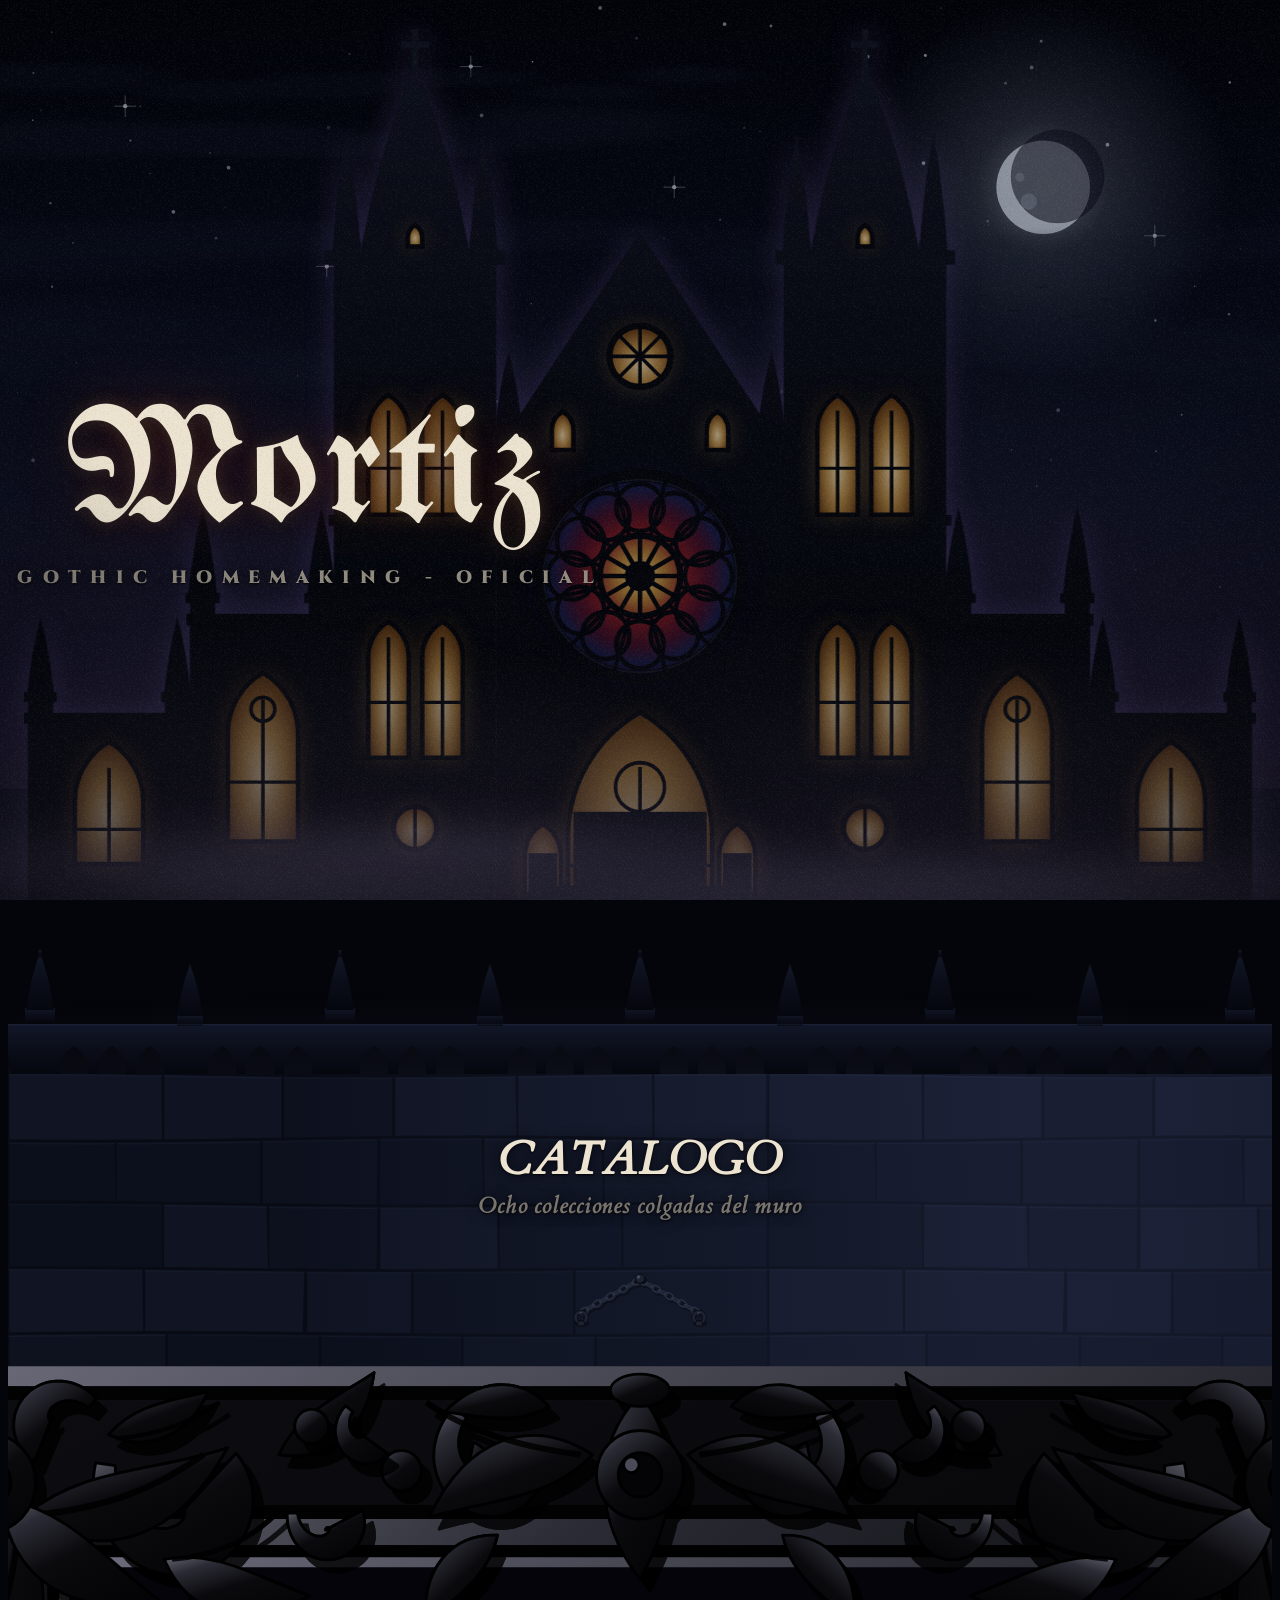
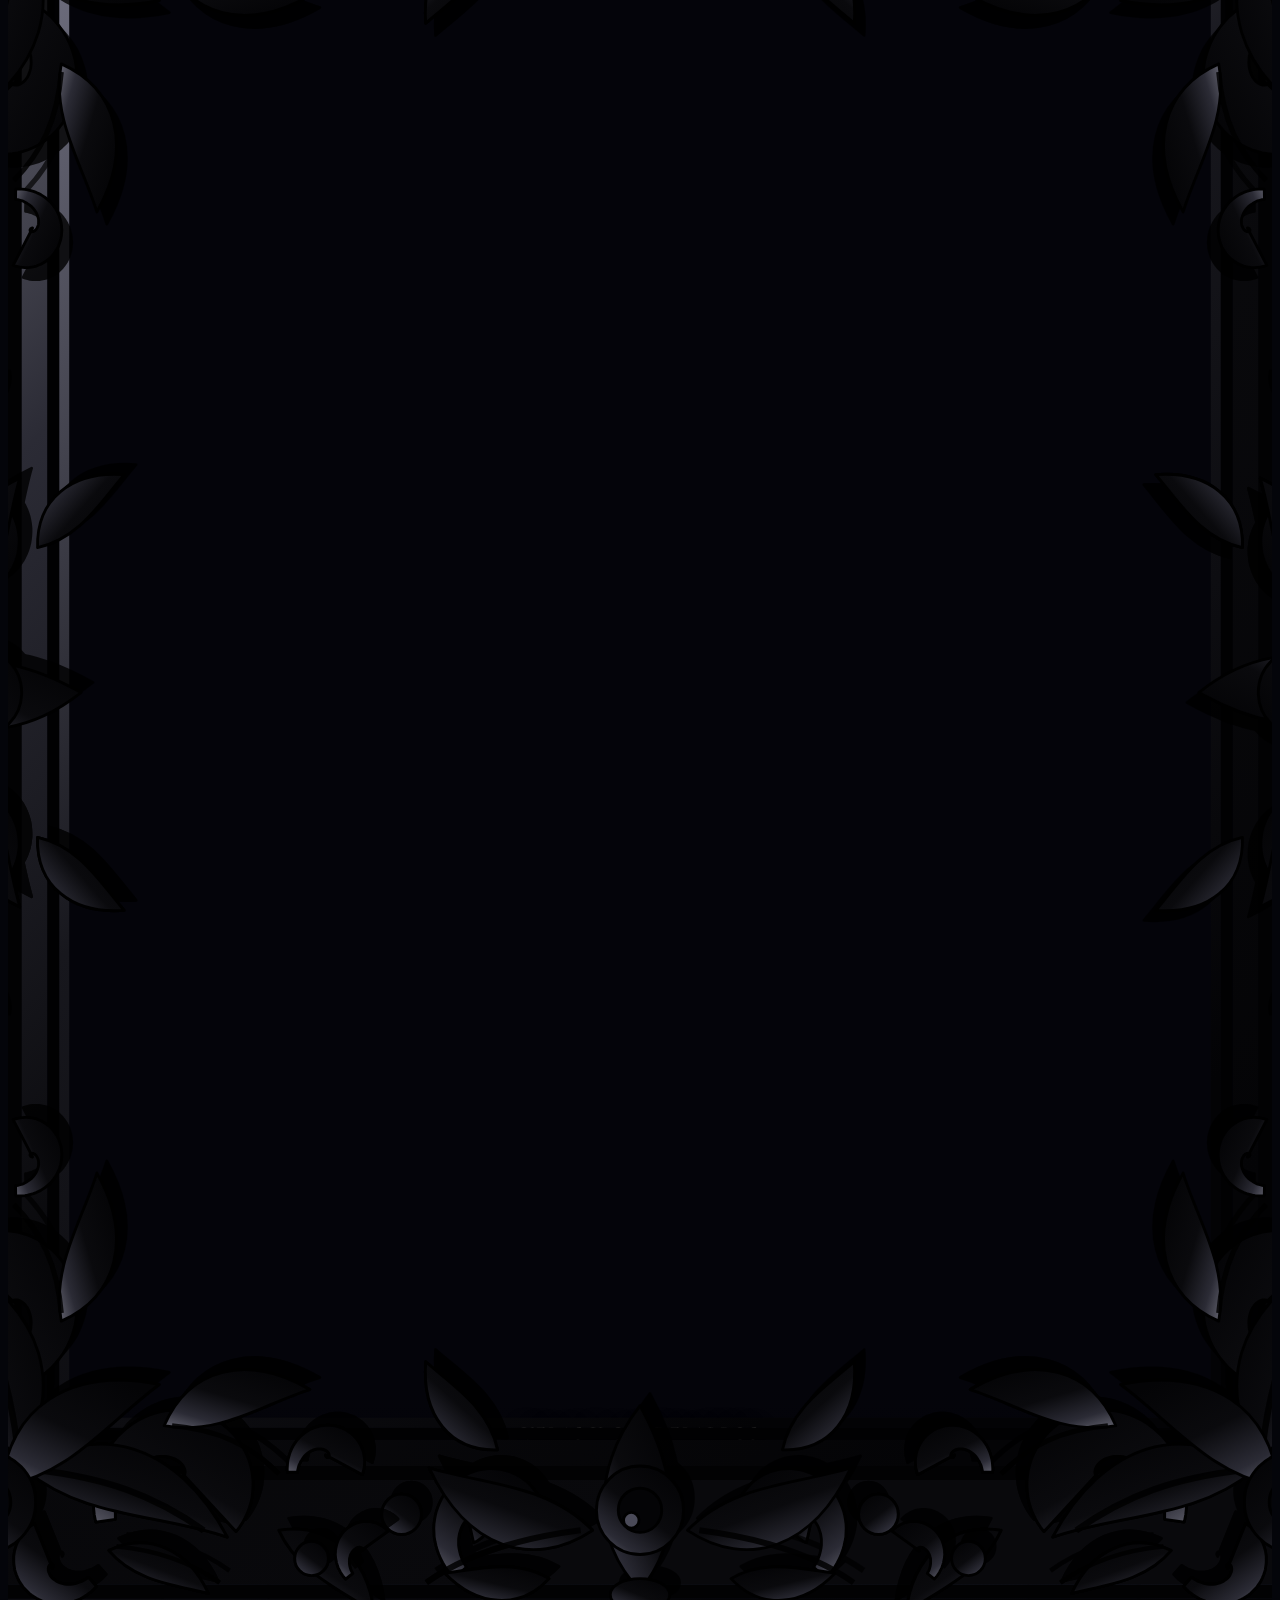
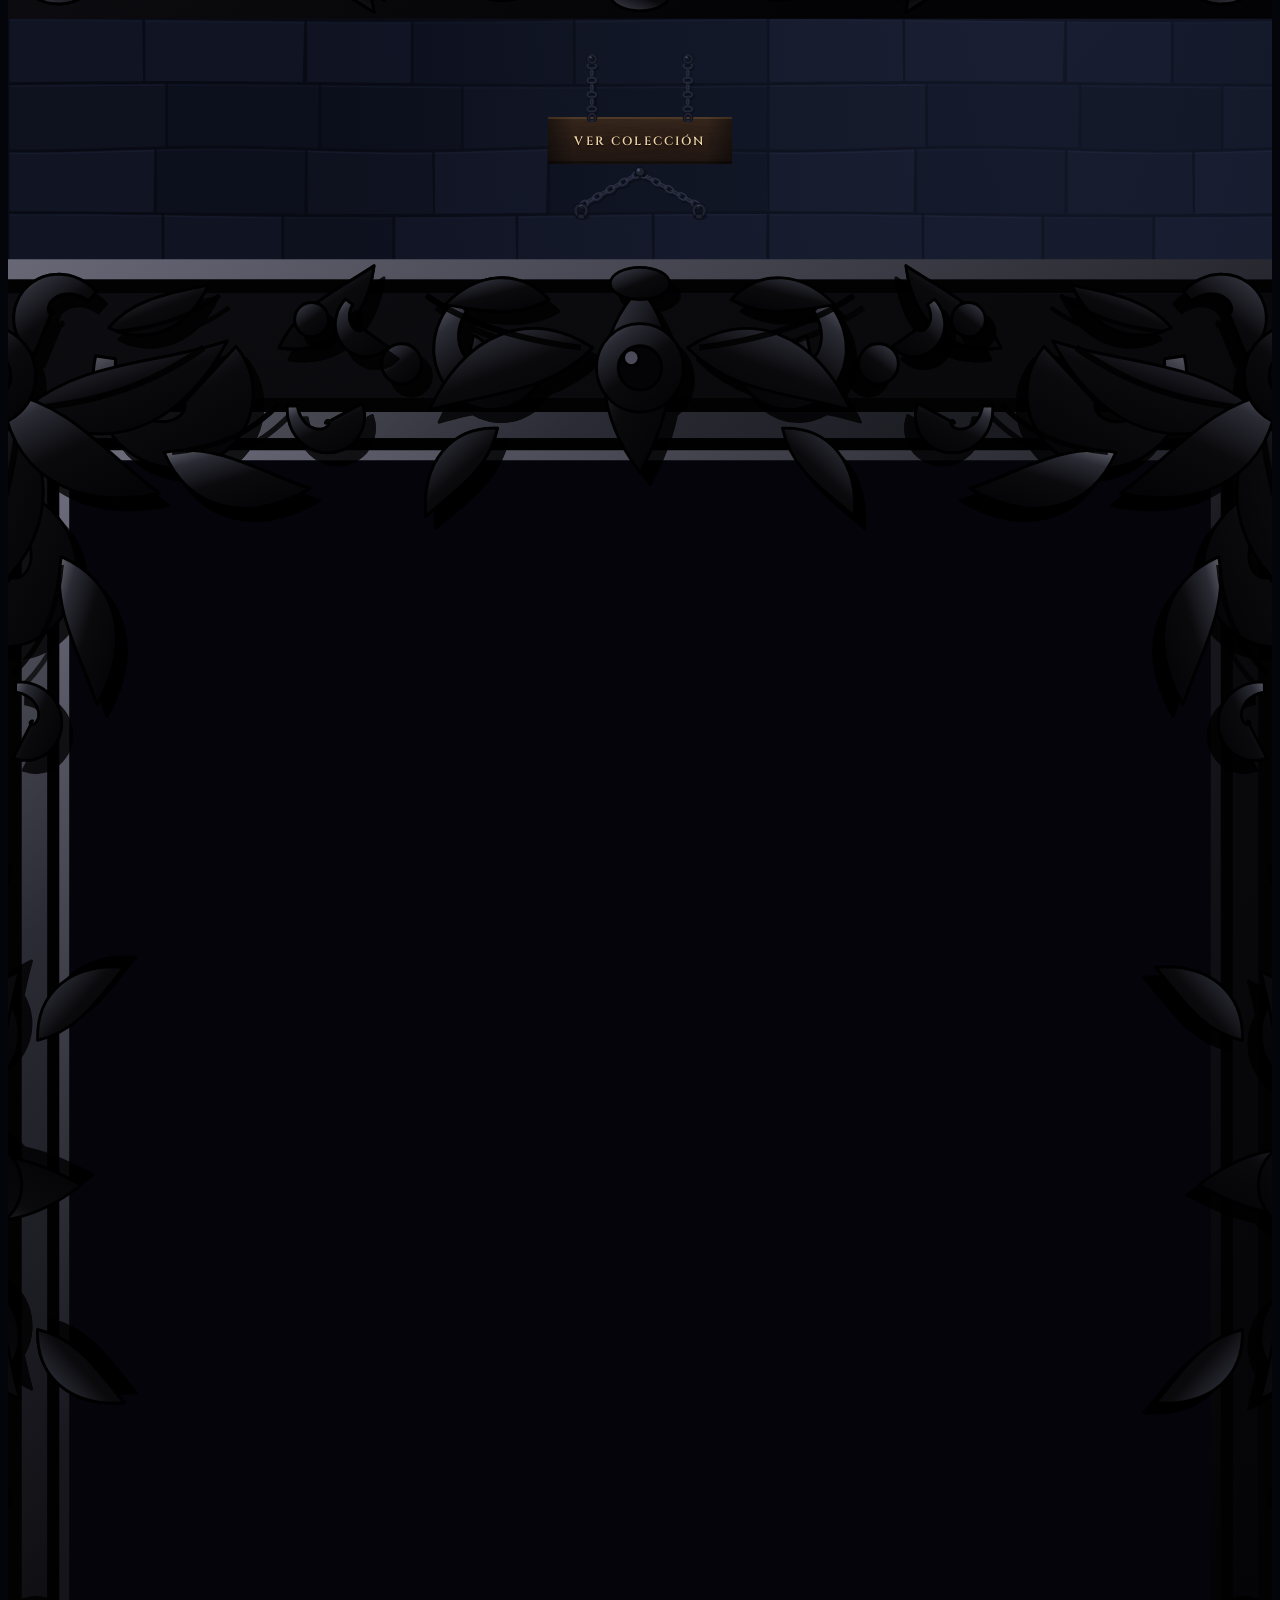
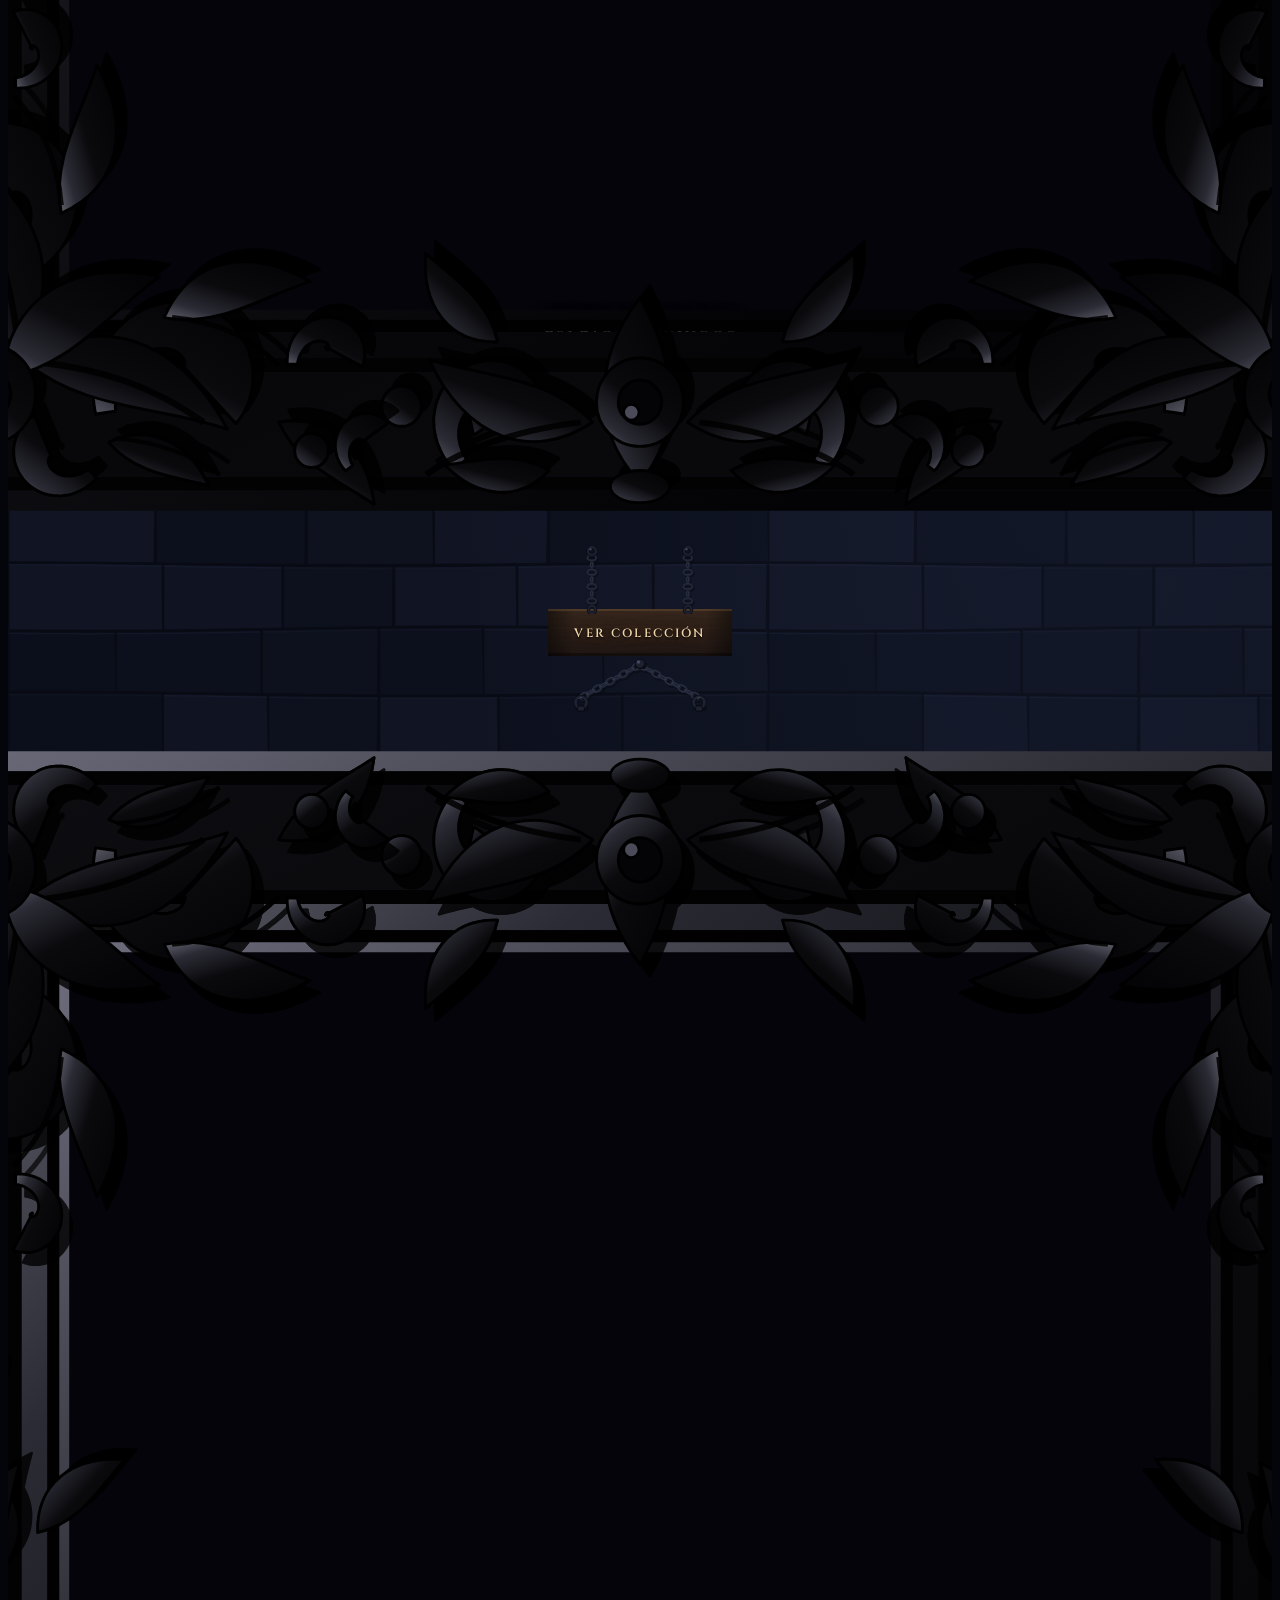
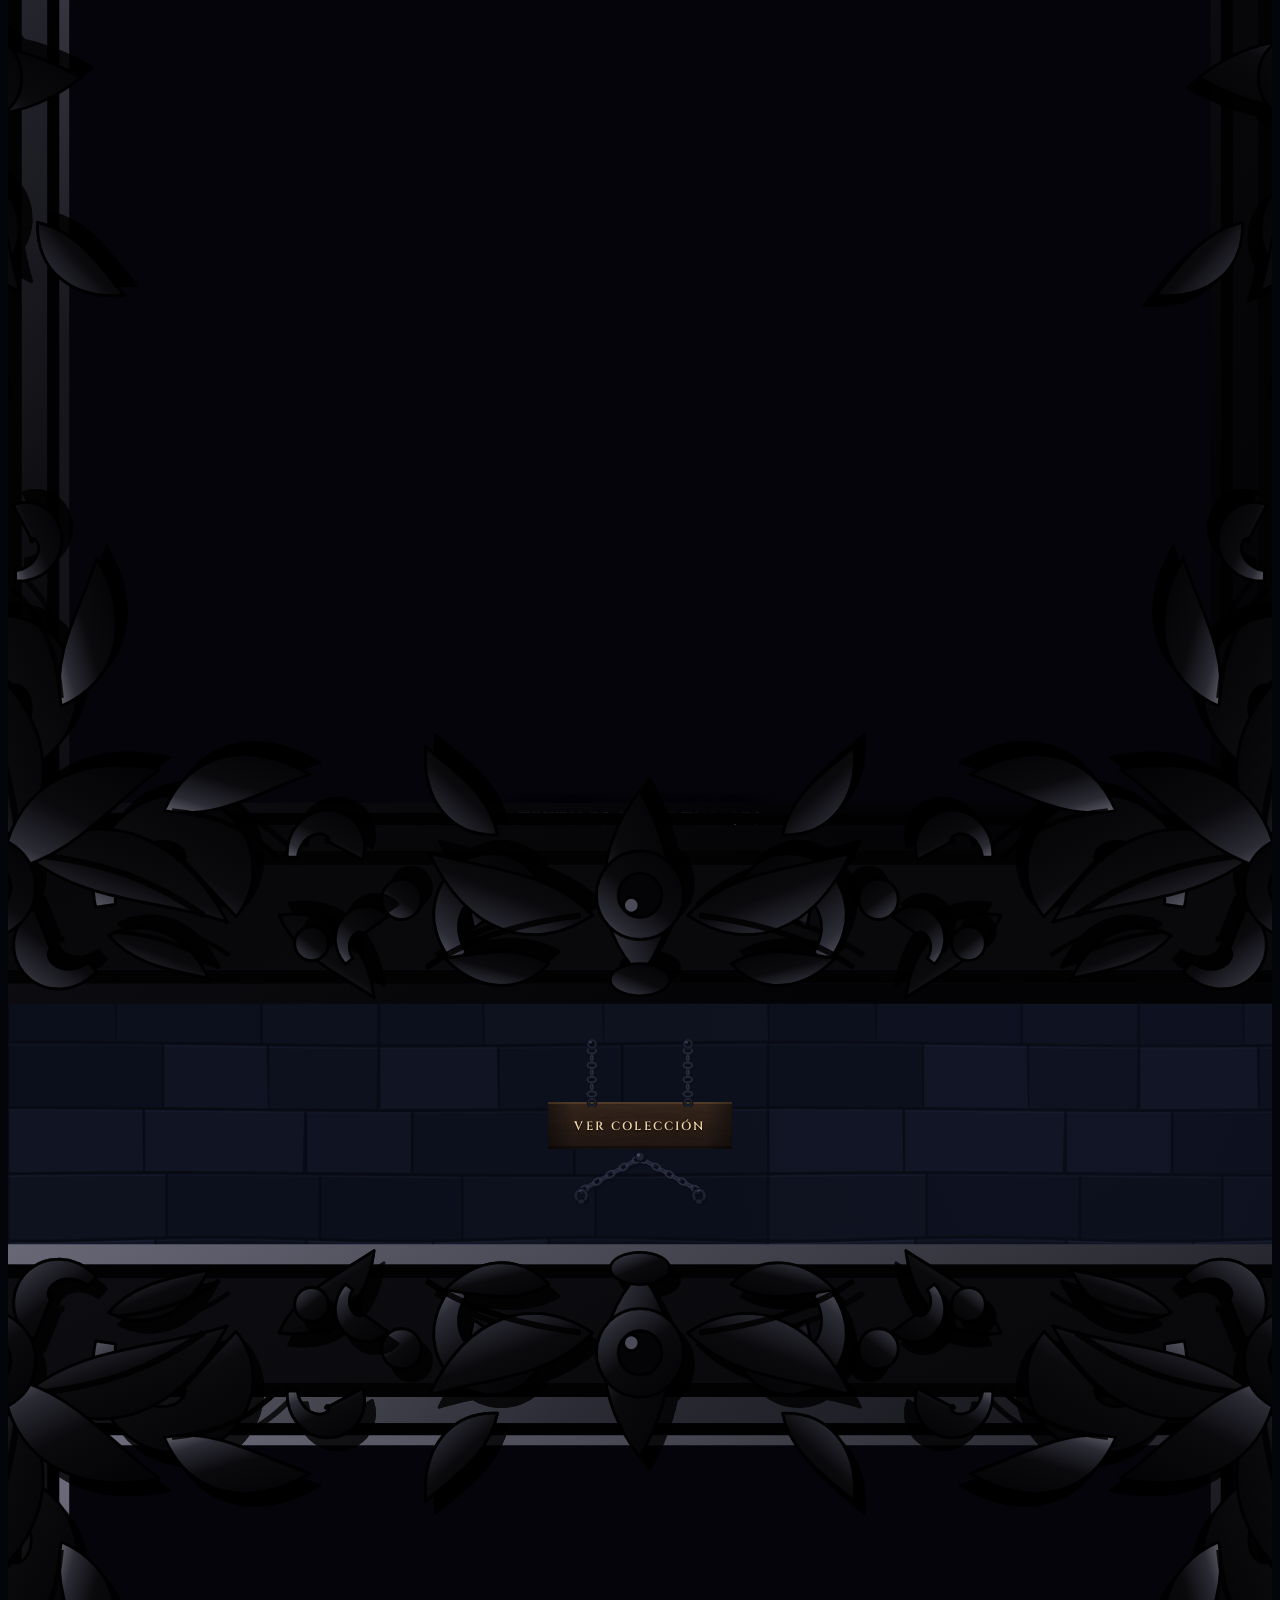
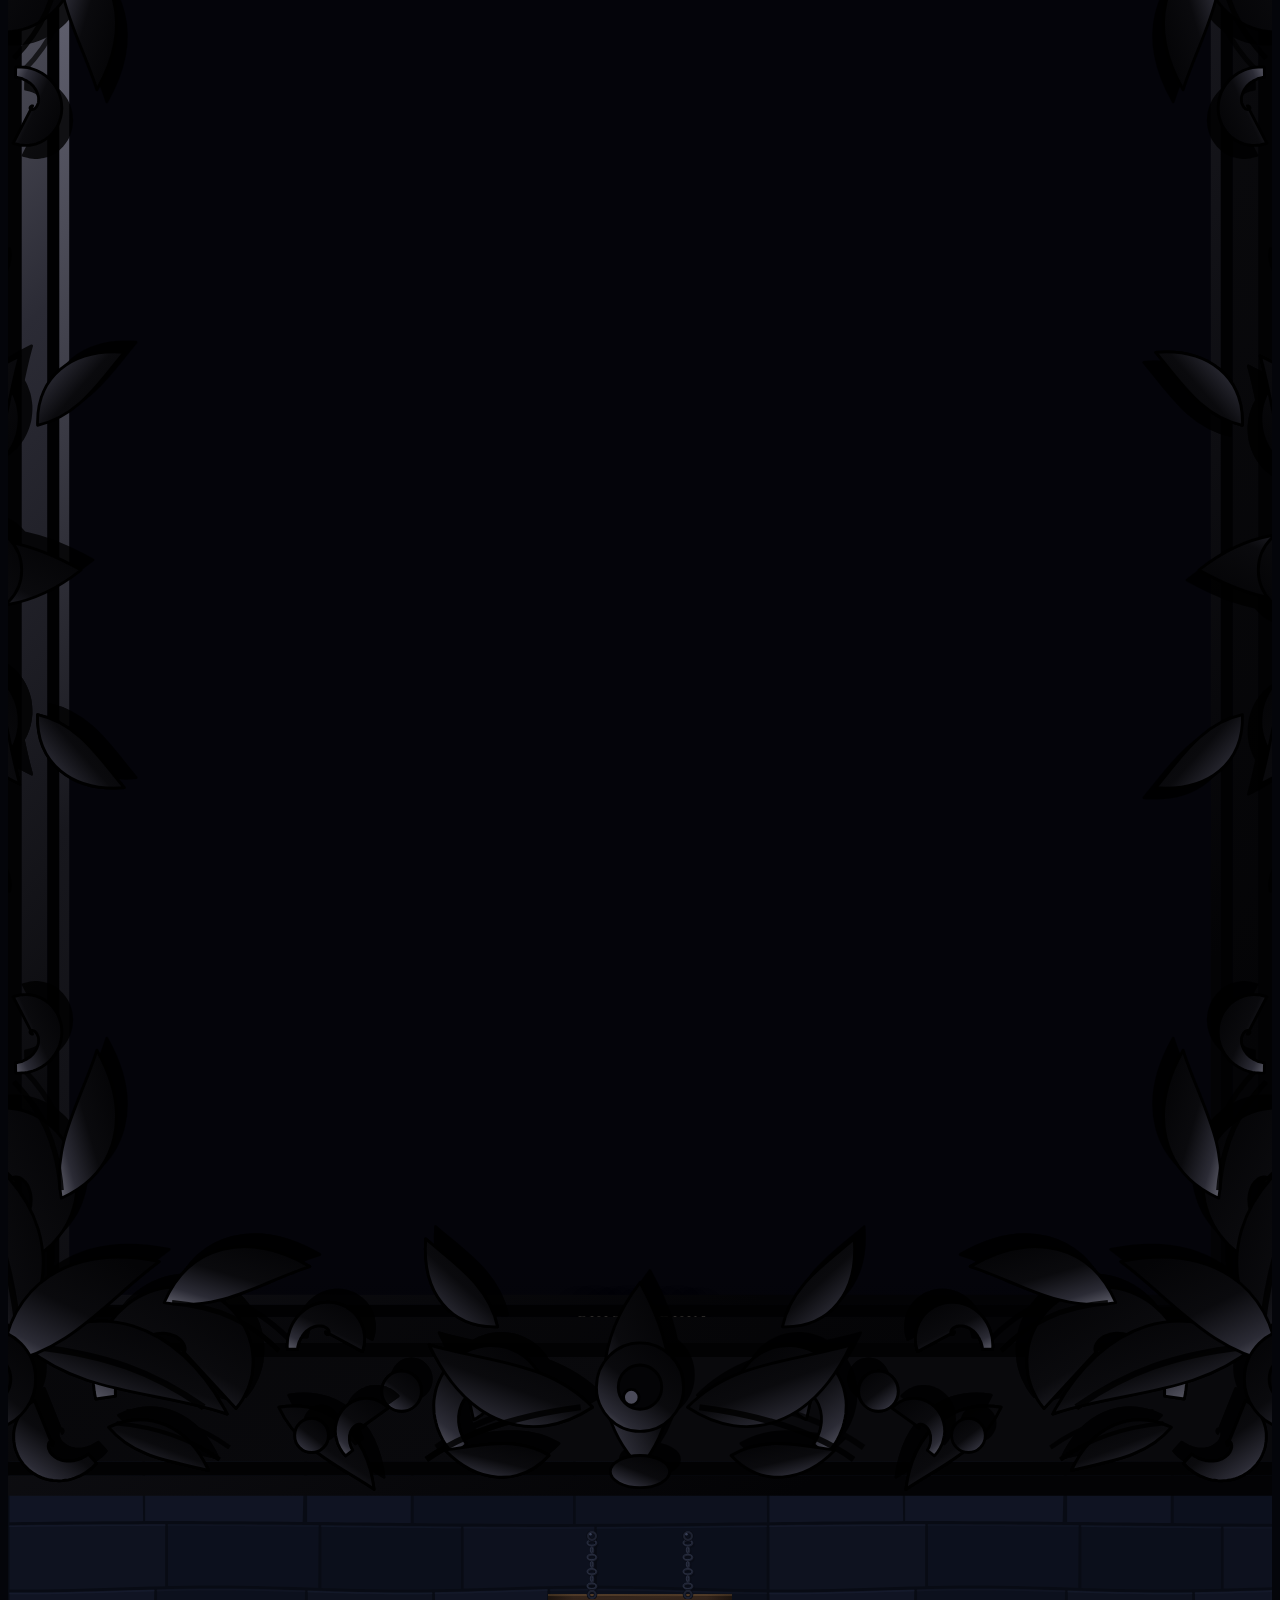
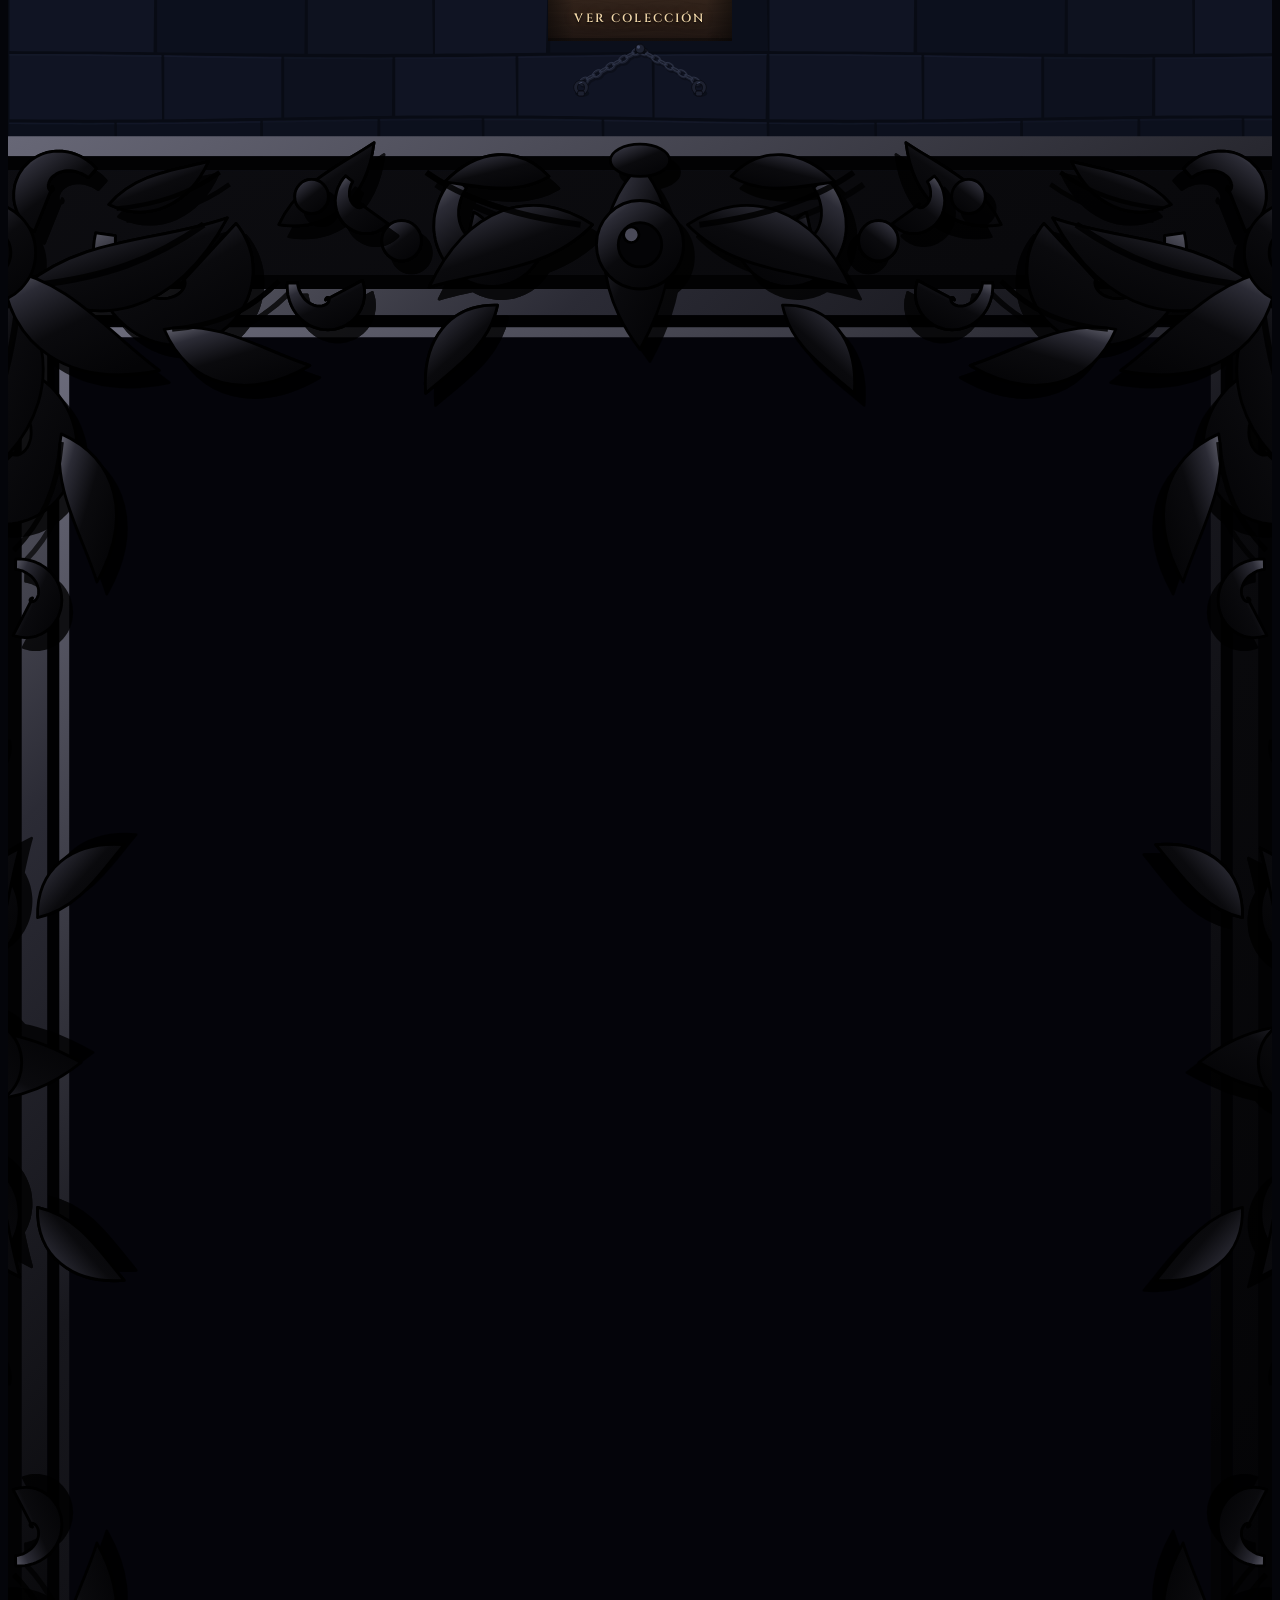
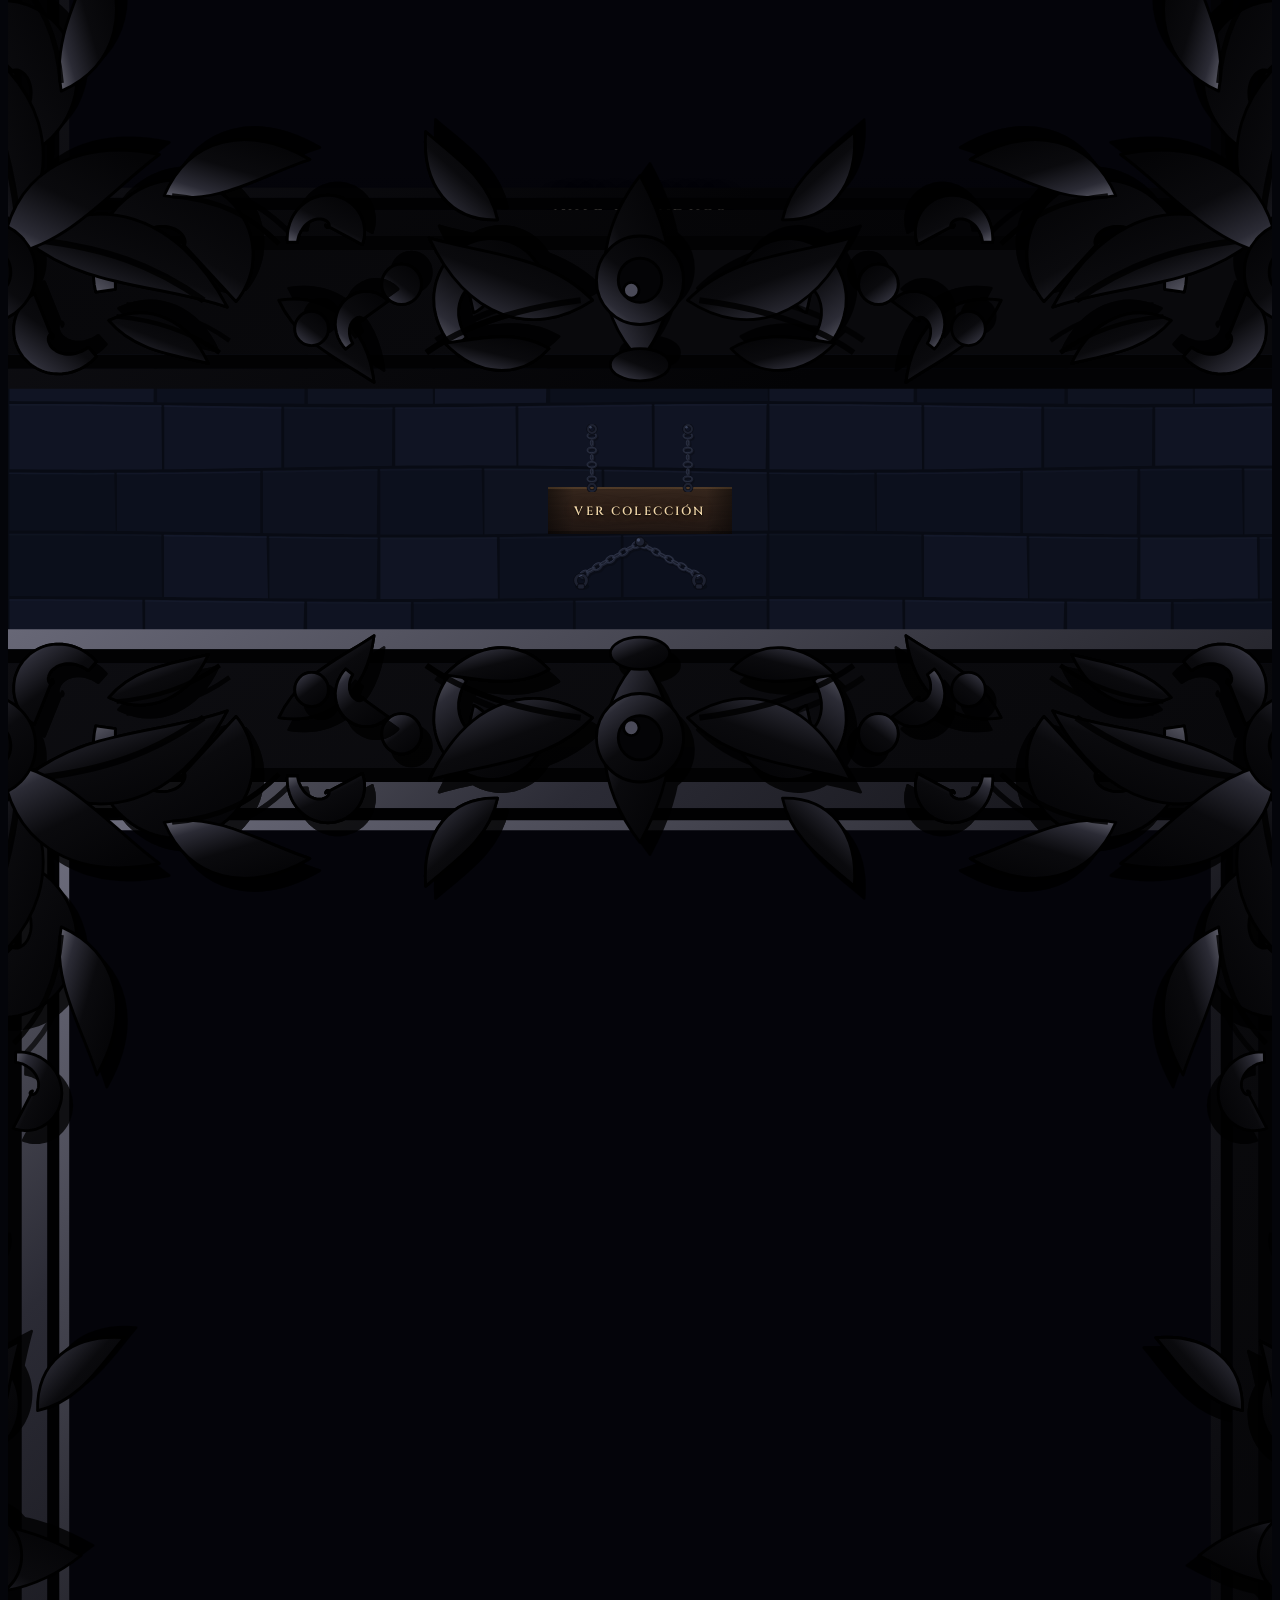
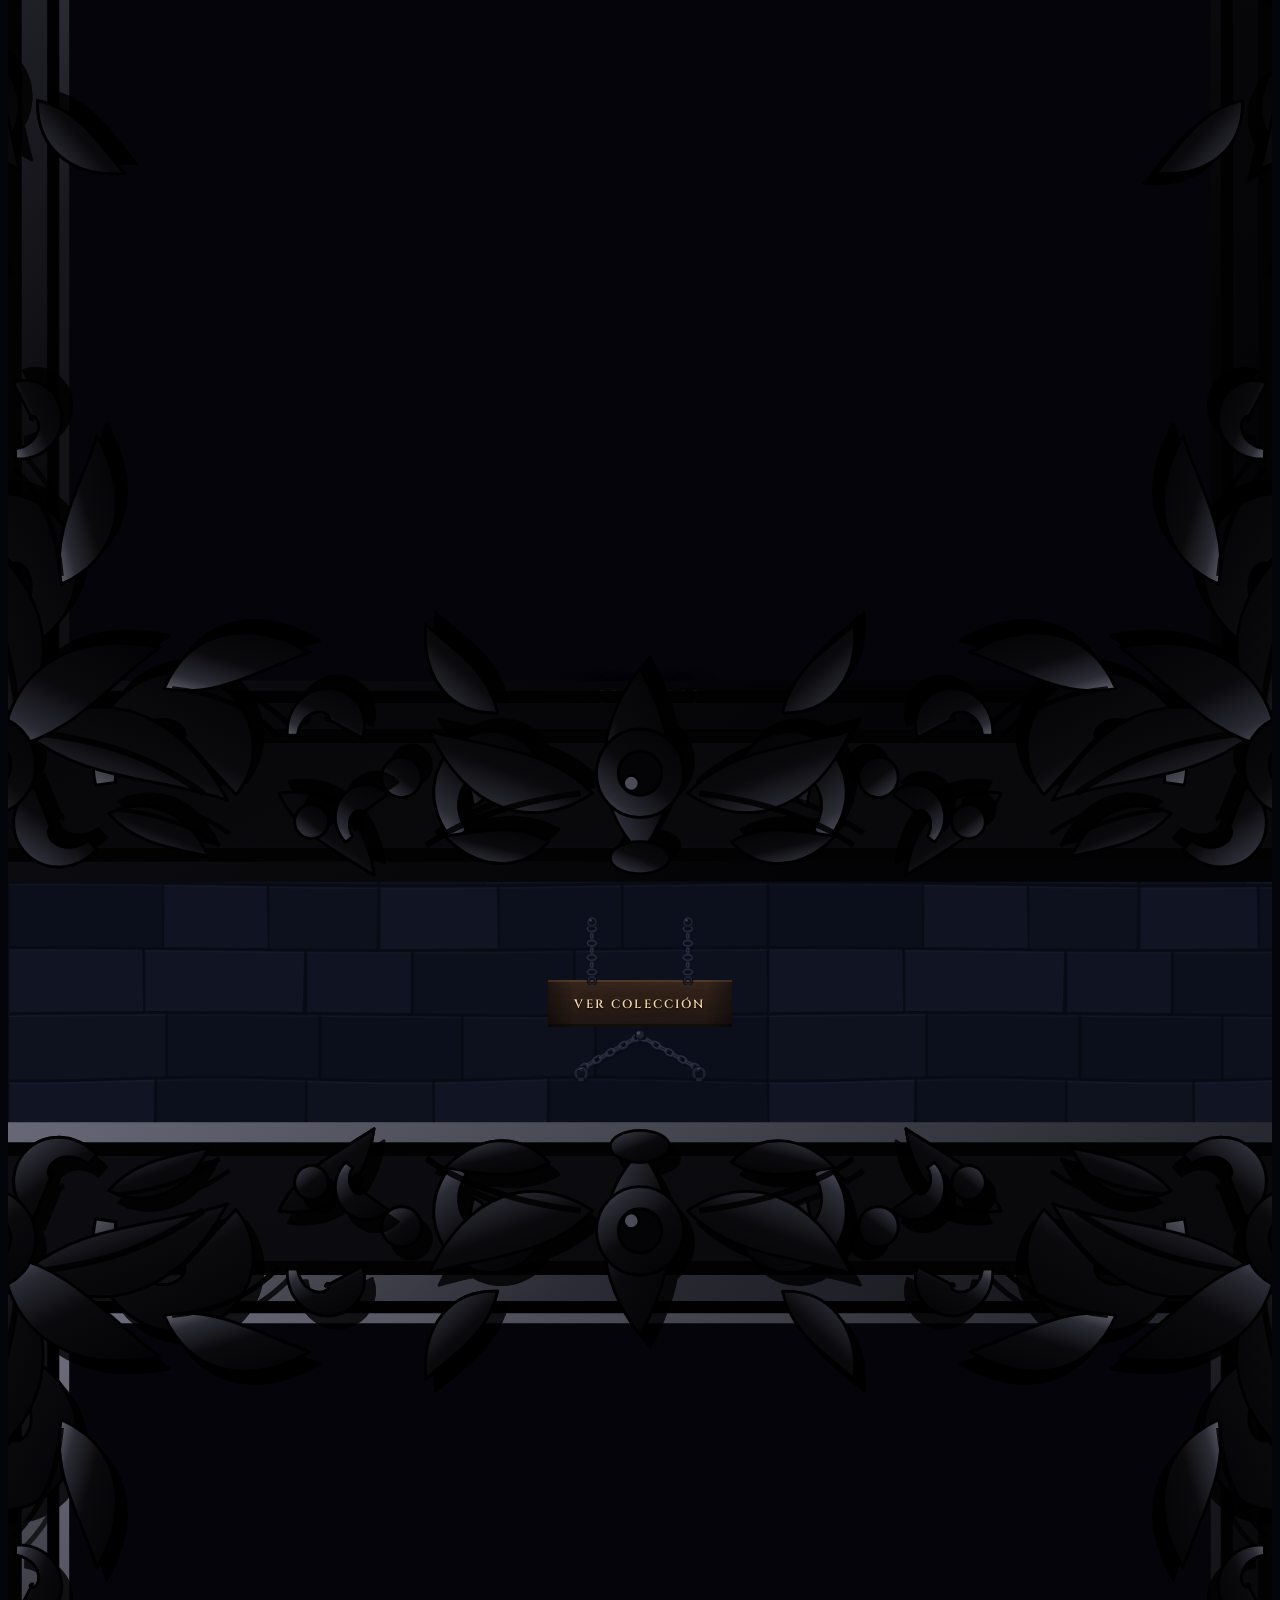
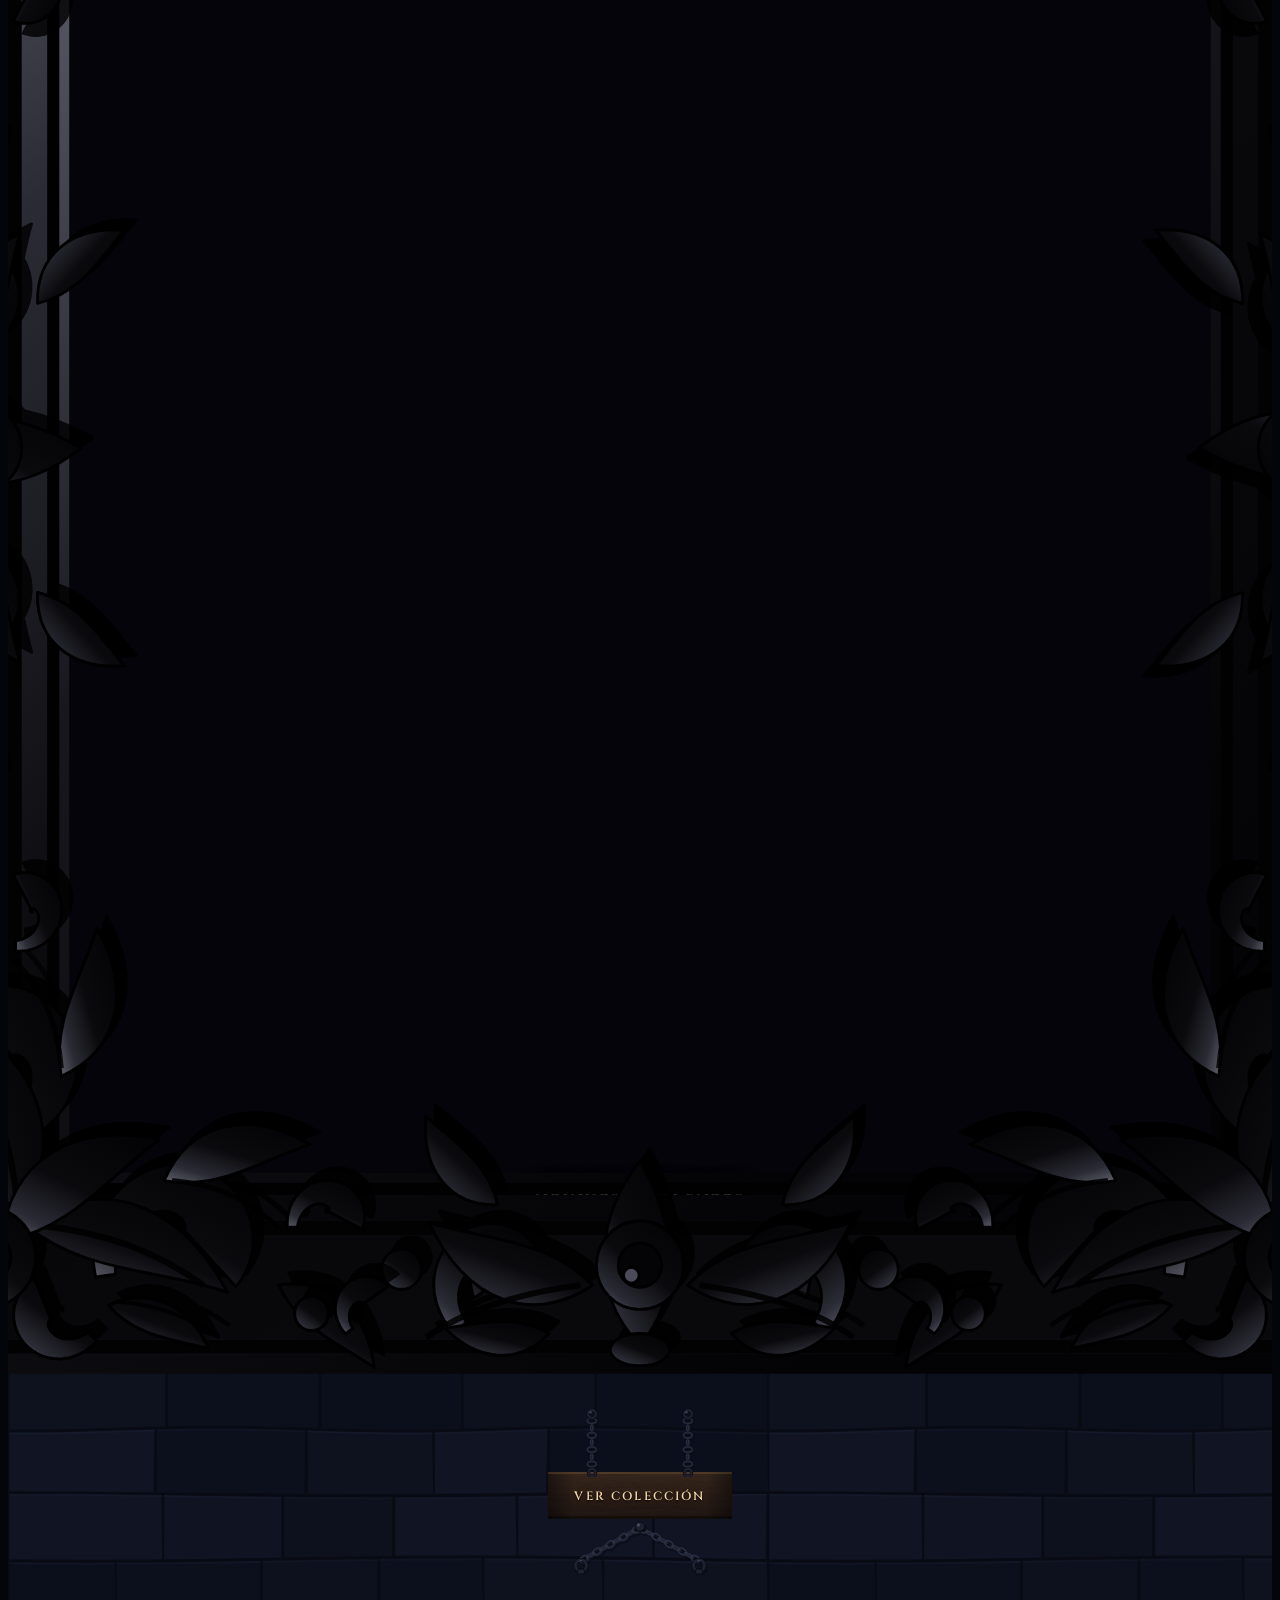
==== index.html @ eb95d8bb "Update #13" ====
<!DOCTYPE html>
<html lang="es">

<head>
  <meta charset="utf-8">
  <meta content="width=device-width, initial-scale=1.0" name="viewport">
  <title>Mortiz &middot; Gothic Homemaking</title>
  <meta name="description" content="Objetos para habitar la penumbra. Catalogo de decoracion gotica para el hogar.">
  <meta name="keywords" content="decoracion gotica, hogar gotico, velas, candelabros, vitrales">
  <meta name="theme-color" content="#04050a">

  <!-- Favicons -->
  <link href="assets/img/favicon.png" rel="icon">
  <link href="assets/img/apple-touch-icon.png" rel="apple-touch-icon">

  <!-- Fonts -->
  <link href="https://fonts.googleapis.com" rel="preconnect">
  <link href="https://fonts.gstatic.com" rel="preconnect" crossorigin>
  <link href="https://fonts.googleapis.com/css2?family=Cardo:ital,wght@0,400;0,700;1,400&family=Cinzel:wght@400;500;600;700&family=Cinzel+Decorative:wght@400;700&family=UnifrakturMaguntia&display=swap" rel="stylesheet">

  <!-- Vendor CSS Files -->
  <link href="assets/vendor/bootstrap/css/bootstrap.min.css" rel="stylesheet">
  <link href="assets/vendor/fontawesome/css/all.min.css" rel="stylesheet">
  <link href="assets/vendor/aos/aos.css" rel="stylesheet">
  <link href="assets/vendor/glightbox/css/glightbox.min.css" rel="stylesheet">
  <link href="assets/vendor/swiper/swiper-bundle.min.css" rel="stylesheet">

  <!-- Main CSS File -->
  <link href="assets/css/main.css" rel="stylesheet">
  <!-- Capa gotica: se carga despues para poder reescribir la plantilla -->
  <link href="assets/css/gothic.css" rel="stylesheet">

</head>

<body class="index-page">

  <!-- Fondo del sitio: la catedral, la niebla y el velo que oscurece -->
  <div class="backdrop" aria-hidden="true">
    <!-- Va en <object> y no en background-image: como imagen de fondo el
         navegador no ejecuta el CSS interno del SVG y el cielo queda quieto. -->
    <div class="backdrop__sky">
      <object type="image/svg+xml" data="assets/img/background/cathedral.svg"
              tabindex="-1" aria-hidden="true"></object>
    </div>
    <div class="backdrop__fog"></div>
  </div>

  <main class="main">

    <!-- Hero Section -->
    <section id="hero" class="hero section">

      <div class="container">
        <div class="row justify-content-center">
          <div class="col-lg-9" data-aos="fade-up" data-aos-delay="100">

            <h1 class="hero__title">Mortiz</h1>
            <p class="hero__sub">Gothic Homemaking - Oficial</p>

          </div>
        </div>
      </div>

    </section><!-- /Hero Section -->

    <!-- Gallery Section -->
    <section id="gallery" class="gallery section">

      <div class="container">
        <div class="section-title" data-aos="fade-up">
          <h2>Catalogo</h2>
          <p class="subtitle">Ocho colecciones colgadas del muro</p>
        </div>
      </div>

      <div class="container" data-aos="fade-up" data-aos-delay="100">
        <div class="row justify-content-center">

          <div class="col-6 col-md-6 col-lg-4 col-xl-3">
            <a class="art" href="gallery-single.html" aria-label="Ver colección: Velas y Candelabros">
              <div class="art__hanger" aria-hidden="true"></div>
              <div class="art__frame">
                <div class="art__canvas">
                  <img loading="lazy" decoding="async" src="assets/img/gallery/gallery-1.jpg" alt="Velas y Candelabros">
                  <div class="art__caption">
                    <h3 class="art__name">Velas y Candelabros</h3>
                    <span class="art__count">24 productos</span>
                  </div>
                </div>
              </div>
              <div class="art__plaque">
                <span class="art__cta">Ver colección</span>
              </div>
            </a>
          </div><!-- End Gallery Item -->

          <div class="col-6 col-md-6 col-lg-4 col-xl-3">
            <a class="art" href="gallery-single.html" aria-label="Ver colección: Espejos y Marcos">
              <div class="art__hanger" aria-hidden="true"></div>
              <div class="art__frame">
                <div class="art__canvas">
                  <img loading="lazy" decoding="async" src="assets/img/gallery/gallery-2.jpg" alt="Espejos y Marcos">
                  <div class="art__caption">
                    <h3 class="art__name">Espejos y Marcos</h3>
                    <span class="art__count">18 productos</span>
                  </div>
                </div>
              </div>
              <div class="art__plaque">
                <span class="art__cta">Ver colección</span>
              </div>
            </a>
          </div><!-- End Gallery Item -->

          <div class="col-6 col-md-6 col-lg-4 col-xl-3">
            <a class="art" href="gallery-single.html" aria-label="Ver colección: Textiles y Cortinajes">
              <div class="art__hanger" aria-hidden="true"></div>
              <div class="art__frame">
                <div class="art__canvas">
                  <img loading="lazy" decoding="async" src="assets/img/gallery/gallery-3.jpg" alt="Textiles y Cortinajes">
                  <div class="art__caption">
                    <h3 class="art__name">Textiles y Cortinajes</h3>
                    <span class="art__count">31 productos</span>
                  </div>
                </div>
              </div>
              <div class="art__plaque">
                <span class="art__cta">Ver colección</span>
              </div>
            </a>
          </div><!-- End Gallery Item -->

          <div class="col-6 col-md-6 col-lg-4 col-xl-3">
            <a class="art" href="gallery-single.html" aria-label="Ver colección: Cristaleria">
              <div class="art__hanger" aria-hidden="true"></div>
              <div class="art__frame">
                <div class="art__canvas">
                  <img loading="lazy" decoding="async" src="assets/img/gallery/gallery-4.jpg" alt="Cristaleria">
                  <div class="art__caption">
                    <h3 class="art__name">Cristaleria</h3>
                    <span class="art__count">12 productos</span>
                  </div>
                </div>
              </div>
              <div class="art__plaque">
                <span class="art__cta">Ver colección</span>
              </div>
            </a>
          </div><!-- End Gallery Item -->

          <div class="col-6 col-md-6 col-lg-4 col-xl-3">
            <a class="art" href="gallery-single.html" aria-label="Ver colección: Arte y Cuadros">
              <div class="art__hanger" aria-hidden="true"></div>
              <div class="art__frame">
                <div class="art__canvas">
                  <img loading="lazy" decoding="async" src="assets/img/gallery/gallery-5.jpg" alt="Arte y Cuadros">
                  <div class="art__caption">
                    <h3 class="art__name">Arte y Cuadros</h3>
                    <span class="art__count">27 productos</span>
                  </div>
                </div>
              </div>
              <div class="art__plaque">
                <span class="art__cta">Ver colección</span>
              </div>
            </a>
          </div><!-- End Gallery Item -->

          <div class="col-6 col-md-6 col-lg-4 col-xl-3">
            <a class="art" href="gallery-single.html" aria-label="Ver colección: Mobiliario">
              <div class="art__hanger" aria-hidden="true"></div>
              <div class="art__frame">
                <div class="art__canvas">
                  <img loading="lazy" decoding="async" src="assets/img/gallery/gallery-6.jpg" alt="Mobiliario">
                  <div class="art__caption">
                    <h3 class="art__name">Mobiliario</h3>
                    <span class="art__count">9 productos</span>
                  </div>
                </div>
              </div>
              <div class="art__plaque">
                <span class="art__cta">Ver colección</span>
              </div>
            </a>
          </div><!-- End Gallery Item -->

          <div class="col-6 col-md-6 col-lg-4 col-xl-3">
            <a class="art" href="gallery-single.html" aria-label="Ver colección: Altares y Rituales">
              <div class="art__hanger" aria-hidden="true"></div>
              <div class="art__frame">
                <div class="art__canvas">
                  <img loading="lazy" decoding="async" src="assets/img/gallery/gallery-7.jpg" alt="Altares y Rituales">
                  <div class="art__caption">
                    <h3 class="art__name">Altares y Rituales</h3>
                    <span class="art__count">16 productos</span>
                  </div>
                </div>
              </div>
              <div class="art__plaque">
                <span class="art__cta">Ver colección</span>
              </div>
            </a>
          </div><!-- End Gallery Item -->

          <div class="col-6 col-md-6 col-lg-4 col-xl-3">
            <a class="art" href="gallery-single.html" aria-label="Ver colección: Jardin Nocturno">
              <div class="art__hanger" aria-hidden="true"></div>
              <div class="art__frame">
                <div class="art__canvas">
                  <img loading="lazy" decoding="async" src="assets/img/gallery/gallery-8-2.jpg" alt="Jardin Nocturno">
                  <div class="art__caption">
                    <h3 class="art__name">Jardin Nocturno</h3>
                    <span class="art__count">21 productos</span>
                  </div>
                </div>
              </div>
              <div class="art__plaque">
                <span class="art__cta">Ver colección</span>
              </div>
            </a>
          </div><!-- End Gallery Item -->

        </div>
      </div>

    </section><!-- /Gallery Section -->

  </main>

  <footer id="footer" class="footer">

    <div class="container">
      <p class="footer__mark">Mortiz</p>
      <p class="credits">Gothic Homemaking</p>
      <div class="social-links d-flex justify-content-center">
        <a href="" aria-label="WhatsApp"><i class="fa-brands fa-whatsapp"></i></a>
        <a href="" aria-label="Facebook"><i class="fa-brands fa-facebook-f"></i></a>
        <a href="" aria-label="Instagram"><i class="fa-brands fa-instagram"></i></a>
        <a href="" aria-label="TikTok"><i class="fa-brands fa-tiktok"></i></a>
      </div>
    </div>

  </footer>

  <!-- Atmosfera: vineta y grano sobre toda la escena -->
  <div class="atmos" aria-hidden="true"></div>

  <!-- Scroll Top -->
  <a href="#" id="scroll-top" class="scroll-top d-flex align-items-center justify-content-center" aria-label="Volver arriba"><i class="fa-solid fa-arrow-up"></i></a>

  <!-- Preloader -->
  <div id="preloader">
    <div class="line"></div>
  </div>

  <!-- Vendor JS Files -->
  <script src="assets/vendor/bootstrap/js/bootstrap.bundle.min.js"></script>
  <script src="assets/vendor/php-email-form/validate.js"></script>
  <script src="assets/vendor/aos/aos.js"></script>
  <script src="assets/vendor/glightbox/js/glightbox.min.js"></script>
  <script src="assets/vendor/swiper/swiper-bundle.min.js"></script>

  <!-- Main JS File -->
  <script src="assets/js/main.js"></script>

</body>

</html>
---- assets/css/main.css ----
/**
* Template Name: PhotoFolio
* Template URL: https://bootstrapmade.com/photofolio-bootstrap-photography-website-template/
* Updated: Aug 07 2024 with Bootstrap v5.3.3
* Author: BootstrapMade.com
* License: https://bootstrapmade.com/license/
*/

/*--------------------------------------------------------------
# Font & Color Variables
# Help: https://bootstrapmade.com/color-system/
--------------------------------------------------------------*/
/* Fonts */
:root {
  --default-font: "Cardo", "Roboto", system-ui, -apple-system, "Segoe UI", Roboto, "Helvetica Neue", Arial, "Noto Sans", "Liberation Sans", sans-serif, "Apple Color Emoji", "Segoe UI Emoji", "Segoe UI Symbol", "Noto Color Emoji";
  --heading-font: "Cinzel", "Cardo", serif;
  --nav-font: "Cinzel", "Inter", sans-serif;
  --display-font: "UnifrakturMaguntia", "Cinzel Decorative", serif; /* Letra gotica, solo para el nombre de la marca */
}

/* Global Colors - The following color variables are used throughout the website. Updating them here will change the color scheme of the entire website */
:root { 
  --background-color: #04050a; /* Negro azulado: la noche de fondo del sitio entero */
  --default-color: #cfc6b4; /* Hueso viejo, no blanco puro: el blanco puro rompe el ambiente */
  --heading-color: #ece3d0; /* Marfil para titulos */
  --accent-color: #a8202c; /* Carmesi: el color de marca. Botones, enlaces, subrayados */
  --surface-color: #0b0d15; /* Piedra oscura para tarjetas y cajas */
  --contrast-color: #f4eee2; /* Texto sobre fondos de acento */
  --background-overlay: rgb(0 0 0 / 0.44);
}

/* Nav Menu Colors - The following color variables are used specifically for the navigation menu. They are separate from the global colors to allow for more customization options */
:root {
  --nav-color: rgba(255, 255, 255, 0.5);  /* The default color of the main navmenu links */
  --nav-hover-color: #ffffff; /* Applied to main navmenu links when they are hovered over or active */
  --nav-mobile-background-color: #1a1a1a; /* Used as the background color for mobile navigation menu */
  --nav-dropdown-background-color: #1a1a1a; /* Used as the background color for dropdown items that appear when hovering over primary navigation items */
  --nav-dropdown-color: rgba(255, 255, 255, 0.5); /* Used for navigation links of the dropdown items in the navigation menu. */
  --nav-dropdown-hover-color: #ffffff; /* Similar to --nav-hover-color, this color is applied to dropdown navigation links when they are hovered over. */
}

/* Color Presets - These classes override global colors when applied to any section or element, providing reuse of the sam color scheme. */

.light-background {
  --background-color: #1a1a1a;
  --surface-color: #343434;
}

.dark-background {
  --background-color: #060606;
  --default-color: #ffffff;
  --heading-color: #ffffff;
  --surface-color: #252525;
  --contrast-color: #ffffff;
}

/* Smooth scroll */
:root {
  scroll-behavior: smooth;
}

/*--------------------------------------------------------------
# General Styling & Shared Classes
--------------------------------------------------------------*/
body {
  color: var(--default-color);
  background-color: var(--background-color);
  font-family: var(--default-font);
}

/* El fondo del sitio (catedral + cielo + niebla) vive ahora en gothic.css,
   repartido en las capas de .backdrop. */

a {
  color: var(--accent-color);
  text-decoration: none;
  transition: 0.3s;
}

a:hover {
  color: color-mix(in srgb, var(--accent-color), transparent 25%);
  text-decoration: none;
}

h1,
h2,
h3,
h4,
h5,
h6 {
  color: var(--heading-color);
  font-family: var(--heading-font);
}

/* PHP Email Form Messages
------------------------------*/
.php-email-form .error-message {
  display: none;
  background: #df1529;
  color: #ffffff;
  text-align: left;
  padding: 15px;
  margin-bottom: 24px;
  font-weight: 600;
}

.php-email-form .sent-message {
  display: none;
  color: #ffffff;
  background: #059652;
  text-align: center;
  padding: 15px;
  margin-bottom: 24px;
  font-weight: 600;
}

.php-email-form .loading {
  display: none;
  background: var(--surface-color);
  text-align: center;
  padding: 15px;
  margin-bottom: 24px;
}

.php-email-form .loading:before {
  content: "";
  display: inline-block;
  border-radius: 50%;
  width: 24px;
  height: 24px;
  margin: 0 10px -6px 0;
  border: 3px solid var(--accent-color);
  border-top-color: var(--surface-color);
  animation: php-email-form-loading 1s linear infinite;
}

@keyframes php-email-form-loading {
  0% {
    transform: rotate(0deg);
  }

  100% {
    transform: rotate(360deg);
  }
}

/*--------------------------------------------------------------
# Global Header
--------------------------------------------------------------*/
.header {
  color: var(--default-color);
  background-color: transparent;
  padding: 20px 0;
  transition: all 0.5s;
  z-index: 997;
  border-bottom: 1px solid var(--background-color);
}

.header .logo {
  line-height: 1;
}

.header .logo img {
  max-height: 36px;
  margin-right: 8px;
}

.header .logo h1 {
  font-size: 32px;
  margin: 0;
  font-weight: 400;
  color: var(--heading-color);
}

.header .logo i {
  font-size: 28px;
  margin-right: 6px;
}

.header .header-social-links {
  padding-right: 15px;
}

.header .header-social-links a {
  color: color-mix(in srgb, var(--default-color), transparent 40%);
  padding-left: 6px;
  display: inline-block;
  transition: 0.3s;
  font-size: 16px;
}

.header .header-social-links a:hover {
  color: var(--accent-color);
}

.header .header-social-links a i {
  line-height: 0px;
}

@media (max-width: 1200px) {
  .header .logo {
    order: 1;
  }

  .header .logo h1 {
    font-size: 26px;
  }

  .header .logo i {
    font-size: 20px;
  }

  .header .header-social-links {
    order: 2;
  }

  .header .header-social-links a {
    font-size: 16px;
  }

  .header .navmenu {
    order: 3;
  }
}

.scrolled .header {
  border-color: color-mix(in srgb, var(--background-color) 90%, white 20%);
}

/*--------------------------------------------------------------
# Navigation Menu
--------------------------------------------------------------*/
/* Navmenu - Desktop */
@media (min-width: 1200px) {
  .navmenu {
    padding: 0;
  }

  .navmenu ul {
    margin: 0;
    padding: 0;
    display: flex;
    list-style: none;
    align-items: center;
  }

  .navmenu li {
    position: relative;
  }

  .navmenu a,
  .navmenu a:focus {
    color: var(--nav-color);
    padding: 18px 15px;
    font-size: 14px;
    font-family: var(--nav-font);
    font-weight: 400;
    display: flex;
    align-items: center;
    justify-content: space-between;
    white-space: nowrap;
    transition: 0.3s;
    text-transform: uppercase;
    letter-spacing: 1px;
  }

  .navmenu a i,
  .navmenu a:focus i {
    font-size: 12px;
    line-height: 0;
    margin-left: 5px;
    transition: 0.3s;
  }

  .navmenu li:last-child a {
    padding-right: 0;
  }

  .navmenu li:hover>a,
  .navmenu .active,
  .navmenu .active:focus {
    color: var(--nav-hover-color);
  }

  .navmenu .dropdown ul {
    margin: 0;
    padding: 10px 0;
    background: var(--nav-dropdown-background-color);
    display: block;
    position: absolute;
    visibility: hidden;
    left: 14px;
    top: 130%;
    opacity: 0;
    transition: 0.3s;
    border-radius: 4px;
    z-index: 99;
  }

  .navmenu .dropdown ul li {
    min-width: 200px;
  }

  .navmenu .dropdown ul a {
    padding: 10px 20px;
    font-size: 15px;
    text-transform: none;
    color: var(--nav-dropdown-color);
  }

  .navmenu .dropdown ul a i {
    font-size: 12px;
  }

  .navmenu .dropdown ul a:hover,
  .navmenu .dropdown ul .active:hover,
  .navmenu .dropdown ul li:hover>a {
    color: var(--nav-dropdown-hover-color);
  }

  .navmenu .dropdown:hover>ul {
    opacity: 1;
    top: 100%;
    visibility: visible;
  }

  .navmenu .dropdown .dropdown ul {
    top: 0;
    left: -90%;
    visibility: hidden;
  }

  .navmenu .dropdown .dropdown:hover>ul {
    opacity: 1;
    top: 0;
    left: -100%;
    visibility: visible;
  }
}

/* Navmenu - Mobile */
@media (max-width: 1199px) {
  .mobile-nav-toggle {
    color: var(--nav-color);
    font-size: 28px;
    line-height: 0;
    margin-right: 10px;
    cursor: pointer;
    transition: color 0.3s;
  }

  .navmenu {
    padding: 0;
    z-index: 9997;
  }

  .navmenu ul {
    display: none;
    position: absolute;
    inset: 60px 20px 20px 20px;
    padding: 10px 0;
    margin: 0;
    border-radius: 6px;
    background-color: var(--nav-mobile-background-color);
    overflow-y: auto;
    transition: 0.3s;
    z-index: 9998;
    box-shadow: 0px 0px 30px rgba(0, 0, 0, 0.1);
  }

  .navmenu a,
  .navmenu a:focus {
    color: var(--nav-dropdown-color);
    padding: 10px 20px;
    font-family: var(--nav-font);
    font-size: 17px;
    font-weight: 500;
    display: flex;
    align-items: center;
    justify-content: space-between;
    white-space: nowrap;
    transition: 0.3s;
  }

  .navmenu a i,
  .navmenu a:focus i {
    font-size: 12px;
    line-height: 0;
    margin-left: 5px;
    width: 30px;
    height: 30px;
    display: flex;
    align-items: center;
    justify-content: center;
    border-radius: 50%;
    transition: 0.3s;
    background-color: color-mix(in srgb, var(--accent-color), transparent 90%);
  }

  .navmenu a i:hover,
  .navmenu a:focus i:hover {
    background-color: var(--accent-color);
    color: var(--contrast-color);
  }

  .navmenu a:hover,
  .navmenu .active,
  .navmenu .active:focus {
    color: var(--nav-dropdown-hover-color);
  }

  .navmenu .active i,
  .navmenu .active:focus i {
    background-color: var(--accent-color);
    color: var(--contrast-color);
    transform: rotate(180deg);
  }

  .navmenu .dropdown ul {
    position: static;
    display: none;
    z-index: 99;
    padding: 10px 0;
    margin: 10px 20px;
    background-color: var(--nav-dropdown-background-color);
    border: 1px solid color-mix(in srgb, var(--default-color), transparent 90%);
    box-shadow: none;
    transition: all 0.5s ease-in-out;
  }

  .navmenu .dropdown ul ul {
    background-color: rgba(33, 37, 41, 0.1);
  }

  .navmenu .dropdown>.dropdown-active {
    display: block;
    background-color: rgba(33, 37, 41, 0.03);
  }

  .mobile-nav-active {
    overflow: hidden;
  }

  .mobile-nav-active .mobile-nav-toggle {
    color: #fff;
    position: absolute;
    font-size: 32px;
    top: 15px;
    right: 15px;
    margin-right: 0;
    z-index: 9999;
  }

  .mobile-nav-active .navmenu {
    position: fixed;
    overflow: hidden;
    inset: 0;
    background: rgba(33, 37, 41, 0.8);
    transition: 0.3s;
  }

  .mobile-nav-active .navmenu>ul {
    display: block;
  }
}

/*--------------------------------------------------------------
# Global Footer
--------------------------------------------------------------*/
.footer {
  color: var(--default-color);
  font-size: 14px;
  padding: 40px 0;
  position: relative;
}

.footer .copyright p {
  margin-bottom: 0;
}

.footer .social-links {
  margin-top: 20px;
}

.footer .social-links a {
  display: flex;
  align-items: center;
  justify-content: center;
  width: 250px;
  height: 100px;
  font-size: 100px;
  color: color-mix(in srgb, var(--default-color), transparent 50%);
  margin: 0 5px;
  transition: 0.3s;
}

.footer .social-links a:hover {
  color: var(--accent-color);
  border-color: var(--accent-color);
}

.footer .credits {
  margin-top: 10px;
  font-size: 13px;
  text-align: center;
}

/*--------------------------------------------------------------
# Preloader
--------------------------------------------------------------*/
#preloader {
  display: flex;
  position: fixed;
  inset: 0;
  width: 100%;
  height: 100vh;
  z-index: 99999;
}

#preloader:before,
#preloader:after {
  content: "";
  background-color: #000000;
  position: absolute;
  inset: 0;
  width: 50%;
  height: 100%;
  transition: all 0.3s ease 0s;
  z-index: -1;
}

#preloader:after {
  left: auto;
  right: 0;
}

#preloader .line {
  position: relative;
  overflow: hidden;
  margin: auto;
  width: 1px;
  height: 280px;
  transition: all 0.8s ease 0s;
}

#preloader .line:before {
  content: "";
  position: absolute;
  background-color: #ffffff;
  left: 0;
  top: 50%;
  width: 1px;
  height: 0%;
  transform: translateY(-50%);
  animation: lineincrease 1000ms ease-in-out 0s forwards;
}

#preloader .line:after {
  content: "";
  position: absolute;
  background-color: color-mix(in srgb, var(--default-color), transparent 95%);
  left: 0;
  top: 0;
  width: 1px;
  height: 100%;
  transform: translateY(-100%);
  animation: linemove 1200ms linear 0s infinite;
  animation-delay: 2000ms;
}

#preloader.loaded .line {
  opacity: 0;
  height: 100% !important;
}

#preloader.loaded .line:after {
  opacity: 0;
}

#preloader.loaded:before,
#preloader.loaded:after {
  animation: preloaderfinish 300ms ease-in-out 500ms forwards;
}

@keyframes lineincrease {
  0% {
    height: 0%;
  }

  100% {
    height: 100%;
  }
}

@keyframes linemove {
  0% {
    transform: translateY(200%);
  }

  100% {
    transform: translateY(-100%);
  }
}

@keyframes preloaderfinish {
  0% {
    width: 5 0%;
  }

  100% {
    width: 0%;
  }
}

/*--------------------------------------------------------------
# Scroll Top Button
--------------------------------------------------------------*/
.scroll-top {
  position: fixed;
  visibility: hidden;
  opacity: 0;
  right: 15px;
  bottom: -15px;
  z-index: 99999;
  background-color: var(--accent-color);
  width: 44px;
  height: 44px;
  border-radius: 50px;
  transition: all 0.4s;
}

.scroll-top i {
  font-size: 24px;
  color: var(--default-color);
  line-height: 0;
}

.scroll-top:hover {
  background-color: color-mix(in srgb, var(--accent-color), transparent 20%);
}

.scroll-top.active {
  visibility: visible;
  opacity: 1;
  bottom: 15px;
}

/*--------------------------------------------------------------
# Disable aos animation delay on mobile devices
--------------------------------------------------------------*/
@media screen and (max-width: 768px) {
  [data-aos-delay] {
    transition-delay: 0 !important;
  }
}

/*--------------------------------------------------------------
# Global Page Titles & Breadcrumbs
--------------------------------------------------------------*/
.page-title {
  color: var(--default-color);
  background-color: var(--background-color);
  position: relative;
}

.page-title .heading {
  padding: 80px 0;
  border-top: 1px solid color-mix(in srgb, var(--default-color), transparent 90%);
}

.page-title .heading h1 {
  font-size: 64px;
  font-weight: 400;
}

.page-title .heading .cta-btn {
  color: var(--default-color);
  background: var(--accent-color);
  font-weight: 400;
  font-size: 14px;
  display: inline-block;
  margin-top: 20px;
  padding: 12px 40px;
  border-radius: 4px;
  transition: 0.5s;
  text-transform: uppercase;
  letter-spacing: 1px;
}

.page-title .heading .cta-btn:hover {
  background-color: color-mix(in srgb, var(--accent-color) 90%, white 10%);
}

.page-title nav {
  background-color: color-mix(in srgb, var(--default-color), transparent 90%);
  padding: 20px 0;
}

.page-title nav ol {
  display: flex;
  flex-wrap: wrap;
  list-style: none;
  margin: 0;
  font-size: 16px;
  font-weight: 600;
}

.page-title nav ol li+li {
  padding-left: 10px;
}

.page-title nav ol li+li::before {
  content: "/";
  display: inline-block;
  padding-right: 10px;
  color: color-mix(in srgb, var(--default-color), transparent 70%);
}

/*--------------------------------------------------------------
# Global Sections
--------------------------------------------------------------*/
section,
.section {
  color: var(--default-color);
  background-color: transparent;
  padding: 60px 0;
  scroll-margin-top: 100px;
  overflow: clip;
}

@media (max-width: 1199px) {

  section,
  .section {
    scroll-margin-top: 66px;
  }
}

/*--------------------------------------------------------------
# Global Section Titles
--------------------------------------------------------------*/
.section-title {
  padding-bottom: 60px;
  position: relative;
}

.section-title p {
  color: var(--heading-color);
  margin: 0;
  font-size: 36px;
  font-weight: 400;
  font-family: var(--heading-font);
}

/*--------------------------------------------------------------
# Hero Section
--------------------------------------------------------------*/
.hero {
  width: 100%;
  min-height: 30vh;
  position: relative;
  padding: 120px 0 60px 0;
  display: flex;
  align-items: center;
}

.hero h2 {
  margin: 0 0 10px 0;
  font-size: 50px;
  font-weight: 900;
}

.hero p {
  color: color-mix(in srgb, var(--default-color), transparent 30%);
  margin-bottom: 30px;
  font-size: 18px;
}

@media (max-width: 768px) {
  .hero h2 {
    font-size: 32px;
  }
}

.hero .btn-get-started {
  color: var(--contrast-color);
  background: var(--accent-color);
  font-weight: 400;
  font-size: 14px;
  display: inline-block;
  padding: 12px 40px;
  border-radius: 4px;
  transition: 0.5s;
  text-transform: uppercase;
  letter-spacing: 1px;
}

.hero .btn-get-started:hover {
  background-color: color-mix(in srgb, var(--accent-color) 90%, white 10%);
}

/*--------------------------------------------------------------
# Gallery Section
--------------------------------------------------------------*/
.gallery .gallery-item {
  position: relative;
  overflow: hidden;
  border-radius: 10px;
}

.gallery .gallery-item img {
  transition: 0.3s;
}

.gallery .gallery-links {
  position: absolute;
  inset: 0;
  opacity: 0;
  transition: all ease-in-out 0.3s;
  background: rgba(0, 0, 0, 0.6);
  z-index: 3;
}

.gallery .gallery-links .preview-link,
.gallery .gallery-links .details-link {
  font-size: 20px;
  color: rgba(255, 255, 255, 0.5);
  transition: 0.3s;
  line-height: 1.2;
  margin: 30px 8px 0 8px;
}

.gallery .gallery-links .preview-link:hover,
.gallery .gallery-links .details-link:hover {
  color: #ffffff;
}

.gallery .gallery-links .details-link {
  font-size: 30px;
  line-height: 0;
}

.gallery .gallery-item:hover .gallery-links {
  opacity: 1;
}

.gallery .gallery-item:hover .preview-link,
.gallery .gallery-item:hover .details-link {
  margin-top: 0;
}

.gallery .gallery-item:hover img {
  transform: scale(1.1);
}

.glightbox-clean .gslide-description {
  background: #272727;
}

.glightbox-clean .gslide-title {
  color: rgba(255, 255, 255, 0.8);
  margin: 0;
}

/*--------------------------------------------------------------
# About Section
--------------------------------------------------------------*/
.about .content h2 {
  font-weight: 700;
  font-size: 24px;
}

.about .content ul {
  list-style: none;
  padding: 0;
}

.about .content ul li {
  margin-bottom: 20px;
  display: flex;
  align-items: center;
}

.about .content ul strong {
  margin-right: 10px;
}

.about .content ul i {
  font-size: 16px;
  margin-right: 5px;
  color: var(--accent-color);
  line-height: 0;
}

/*--------------------------------------------------------------
# Testimonials Section
--------------------------------------------------------------*/
.testimonials .testimonial-item {
  background-color: var(--surface-color);
  box-shadow: 0px 0 20px rgba(0, 0, 0, 0.1);
  box-sizing: content-box;
  padding: 30px;
  margin: 40px 30px;
  min-height: 320px;
  display: flex;
  flex-direction: column;
  text-align: center;
  transition: 0.3s;
}

.testimonials .testimonial-item .stars {
  margin-bottom: 15px;
}

.testimonials .testimonial-item .stars i {
  color: #ffc107;
  margin: 0 1px;
}

.testimonials .testimonial-item .testimonial-img {
  width: 90px;
  border-radius: 50%;
  border: 4px solid var(--background-color);
  margin: 0 auto;
}

.testimonials .testimonial-item h3 {
  font-size: 18px;
  font-weight: bold;
  margin: 10px 0 5px 0;
}

.testimonials .testimonial-item h4 {
  font-size: 14px;
  color: color-mix(in srgb, var(--default-color), transparent 40%);
  margin: 0;
}

.testimonials .testimonial-item p {
  font-style: italic;
  margin: 0 auto 15px auto;
}

.testimonials .swiper-wrapper {
  height: auto;
}

.testimonials .swiper-pagination {
  margin-top: 20px;
  position: relative;
}

.testimonials .swiper-pagination .swiper-pagination-bullet {
  width: 12px;
  height: 12px;
  background-color: color-mix(in srgb, var(--default-color), transparent 85%);
  opacity: 1;
}

.testimonials .swiper-pagination .swiper-pagination-bullet-active {
  background-color: var(--accent-color);
}

.testimonials .swiper-slide {
  opacity: 0.3;
}

@media (max-width: 1199px) {
  .testimonials .swiper-slide-active {
    opacity: 1;
  }

  .testimonials .swiper-pagination {
    margin-top: 0;
  }

  .testimonials .testimonial-item {
    margin: 40px 20px;
  }
}

@media (min-width: 1200px) {
  .testimonials .swiper-slide-next {
    opacity: 1;
    transform: scale(1.12);
  }
}

/*--------------------------------------------------------------
# Gallery Details Section
--------------------------------------------------------------*/
.gallery-details .portfolio-details-slider img {
  width: 100%;
}

.gallery-details .swiper-wrapper {
  height: auto;
}

.gallery-details .swiper-button-prev,
.gallery-details .swiper-button-next {
  width: 48px;
  height: 48px;
}

.gallery-details .swiper-button-prev:after,
.gallery-details .swiper-button-next:after {
  color: rgba(255, 255, 255, 0.8);
  background-color: rgba(0, 0, 0, 0.15);
  font-size: 24px;
  border-radius: 50%;
  width: 48px;
  height: 48px;
  display: flex;
  align-items: center;
  justify-content: center;
  transition: 0.3s;
}

.gallery-details .swiper-button-prev:hover:after,
.gallery-details .swiper-button-next:hover:after {
  background-color: rgba(0, 0, 0, 0.3);
}

@media (max-width: 575px) {

  .gallery-details .swiper-button-prev,
  .gallery-details .swiper-button-next {
    display: none;
  }
}

.gallery-details .swiper-pagination {
  margin-top: 20px;
  position: relative;
}

.gallery-details .swiper-pagination .swiper-pagination-bullet {
  width: 10px;
  height: 10px;
  background-color: color-mix(in srgb, var(--default-color), transparent 85%);
  opacity: 1;
}

.gallery-details .swiper-pagination .swiper-pagination-bullet-active {
  background-color: var(--accent-color);
}

.gallery-details .portfolio-info h3 {
  font-size: 22px;
  font-weight: 700;
  margin-bottom: 20px;
  padding-bottom: 20px;
  position: relative;
}

.gallery-details .portfolio-info h3:after {
  content: "";
  position: absolute;
  display: block;
  width: 50px;
  height: 3px;
  background: var(--accent-color);
  left: 0;
  bottom: 0;
}

.gallery-details .portfolio-info ul {
  list-style: none;
  padding: 0;
  font-size: 15px;
}

.gallery-details .portfolio-info ul li {
  display: flex;
  flex-direction: column;
  padding-bottom: 15px;
}

.gallery-details .portfolio-info ul strong {
  text-transform: uppercase;
  font-weight: 400;
  color: color-mix(in srgb, var(--default-color), transparent 50%);
  font-size: 14px;
}

.gallery-details .portfolio-info .btn-visit {
  padding: 8px 40px;
  background: var(--accent-color);
  color: var(--contrast-color);
  border-radius: 50px;
  transition: 0.3s;
}

.gallery-details .portfolio-info .btn-visit:hover {
  background: color-mix(in srgb, var(--accent-color), transparent 20%);
}

.gallery-details .portfolio-description h2 {
  font-size: 26px;
  font-weight: 700;
  margin-bottom: 20px;
}

.gallery-details .portfolio-description p {
  padding: 0;
}

.gallery-details .portfolio-description .testimonial-item {
  padding: 30px 30px 0 30px;
  position: relative;
  background: color-mix(in srgb, var(--default-color), transparent 97%);
  margin-bottom: 50px;
}

.gallery-details .portfolio-description .testimonial-item .testimonial-img {
  width: 90px;
  border-radius: 50px;
  border: 6px solid var(--background-color);
  float: left;
  margin: 0 10px 0 0;
}

.gallery-details .portfolio-description .testimonial-item h3 {
  font-size: 18px;
  font-weight: bold;
  margin: 15px 0 5px 0;
  padding-top: 20px;
}

.gallery-details .portfolio-description .testimonial-item h4 {
  font-size: 14px;
  color: #6c757d;
  margin: 0;
}

.gallery-details .portfolio-description .testimonial-item .quote-icon-left,
.gallery-details .portfolio-description .testimonial-item .quote-icon-right {
  color: color-mix(in srgb, var(--accent-color), transparent 50%);
  font-size: 26px;
  line-height: 0;
}

.gallery-details .portfolio-description .testimonial-item .quote-icon-left {
  display: inline-block;
  left: -5px;
  position: relative;
}

.gallery-details .portfolio-description .testimonial-item .quote-icon-right {
  display: inline-block;
  right: -5px;
  position: relative;
  top: 10px;
  transform: scale(-1, -1);
}

.gallery-details .portfolio-description .testimonial-item p {
  font-style: italic;
  margin: 0 0 15px 0 0 0;
  padding: 0;
}

/*--------------------------------------------------------------
# Services Section
--------------------------------------------------------------*/
.services .service-item {
  background-color: var(--surface-color);
  padding: 50px 30px;
  transition: all 0.3s ease-in-out;
  height: 100%;
  position: relative;
  z-index: 1;
}

.services .service-item:before {
  content: "";
  position: absolute;
  background: var(--accent-color);
  inset: 100% 0 0 0;
  transition: all 0.3s;
  z-index: -1;
}

.services .service-item .icon {
  margin-bottom: 15px;
}

.services .service-item .icon i {
  color: var(--default-color);
  background-color: var(--accent-color);
  font-size: 24px;
  width: 56px;
  height: 56px;
  display: flex;
  align-items: center;
  justify-content: center;
  border-radius: 50%;
  transition: ease-in-out 0.3s;
}

.services .service-item h4 {
  font-weight: 700;
  margin-bottom: 15px;
  font-size: 20px;
  font-family: var(--default-font);
}

.services .service-item h4 a {
  color: var(--heading-color);
  transition: ease-in-out 0.3s;
}

.services .service-item p {
  line-height: 24px;
  font-size: 14px;
  margin-bottom: 0;
  transition: ease-in-out 0.3s;
}

.services .service-item:hover h4 a,
.services .service-item:hover p {
  color: var(--default-color);
}

.services .service-item:hover i {
  color: var(--accent-color);
  background-color: var(--default-color);
}

.services .service-item:hover:before {
  background: var(--accent-color);
  inset: 0;
  border-radius: 0px;
}

/*--------------------------------------------------------------
# Pricing Section
--------------------------------------------------------------*/
.pricing .pricing-item {
  border-bottom: 1px dashed color-mix(in srgb, var(--default-color), transparent 60%);
  width: 100%;
  height: 100%;
  padding: 0 0 15px 0;
}

.pricing .pricing-item h3 {
  margin: 0;
  font-size: 20px;
  font-weight: 600;
}

.pricing .pricing-item h4 {
  margin: 0;
  font-size: 18px;
  color: var(--accent-color);
}

/*--------------------------------------------------------------
# Contact Section
--------------------------------------------------------------*/
.contact .info-wrap {
  margin-bottom: 30px;
}

.contact .info-item i {
  font-size: 20px;
  color: var(--accent-color);
  width: 56px;
  height: 56px;
  display: flex;
  justify-content: center;
  align-items: center;
  transition: all 0.3s ease-in-out;
  border-radius: 50%;
  border: 1px solid color-mix(in srgb, var(--accent-color), transparent 40%);
  margin-right: 15px;
}

.contact .info-item h3 {
  font-size: 18px;
  font-weight: 700;
  margin: 0 0 5px 0;
  font-family: var(--default-font);
}

.contact .info-item p {
  padding: 0;
  margin-bottom: 0;
  font-size: 14px;
}

.contact .info-item:hover i {
  background: var(--accent-color);
  color: var(--contrast-color);
}

@media (max-width: 575px) {
  .contact .php-email-form {
    padding: 20px;
  }
}

.contact .php-email-form input[type=text],
.contact .php-email-form input[type=email],
.contact .php-email-form textarea {
  font-size: 14px;
  padding: 10px 15px;
  box-shadow: none;
  border-radius: 0;
  color: var(--default-color);
  background-color: var(--surface-color);
  border-color: color-mix(in srgb, var(--default-color), transparent 80%);
}

.contact .php-email-form input[type=text]:focus,
.contact .php-email-form input[type=email]:focus,
.contact .php-email-form textarea:focus {
  border-color: var(--accent-color);
}

.contact .php-email-form input[type=text]::placeholder,
.contact .php-email-form input[type=email]::placeholder,
.contact .php-email-form textarea::placeholder {
  color: color-mix(in srgb, var(--default-color), transparent 70%);
}

.contact .php-email-form button[type=submit] {
  color: var(--default-color);
  background: var(--accent-color);
  font-weight: 400;
  font-size: 14px;
  display: inline-block;
  margin-top: 20px;
  padding: 14px 40px;
  border: 0;
  border-radius: 4px;
  transition: 0.5s;
  text-transform: uppercase;
  letter-spacing: 1px;
}

.contact .php-email-form button[type=submit]:hover {
  background-color: color-mix(in srgb, var(--accent-color) 90%, white 10%);
}

/*--------------------------------------------------------------
# Starter Section Section
--------------------------------------------------------------*/
.starter-section {
  /* Add your styles here */
}
---- assets/css/gothic.css ----
/**
* MORTIZ - Capa gotica
* Se carga DESPUES de main.css y reescribe lo que haga falta de la plantilla.
* Toda la ambientacion nueva vive aqui para que la plantilla base quede intacta.
*
* Indice:
*   1. Variables propias
*   2. Fondo: catedral, niebla y atmosfera global
*   3. Tipografia y texto
*   4. Portada (hero)
*   5. Catalogo: cuadros colgados del muro
*   6. Pie de pagina
*   7. Detalles: scrollbar, seleccion, boton de subir, precarga
*   8. Movimiento reducido
*/

/*--------------------------------------------------------------
# 1. Variables propias
--------------------------------------------------------------*/
:root {
  --gold: #a8891f;          /* Oro viejo: filetes, letras pequenas, bordes */
  --gold-soft: #64500f;     /* Oro apagado para bordes en reposo */
  --candle: #c79a4e;        /* Luz de vela: brillos y resplandores */
  --stone: #0b0d15;         /* Piedra */
  --stone-edge: #1d2234;    /* Filo de piedra iluminado */

  /* La fachada se carga desde index.html (<object>) para que sus animaciones
     corran. El recorte va dentro del propio SVG. */
  --night-veil: 0.34;       /* Cuanto se oscurece la catedral (0 = a plena vista, 1 = negro) */
}

/*--------------------------------------------------------------
# 2. Fondo: catedral, niebla y atmosfera global
--------------------------------------------------------------*/
.backdrop,
.backdrop > * {
  position: fixed;
  inset: 0;
  pointer-events: none;
}

.backdrop {
  z-index: -1;
  overflow: hidden;
  background-color: var(--background-color);
}

/* La catedral. El recorte (cubrir anclando arriba, para que las agujas queden
   siempre completas) lo hace el propio SVG con preserveAspectRatio="xMidYMin
   slice"; aqui solo se le da el hueco. */
.backdrop__sky object {
  display: block;
  width: 100%;
  height: 100%;
  border: 0;
  pointer-events: none;
}

/* Capa negra encima de la catedral: el texto tiene que poder leerse. */
.backdrop__sky::after {
  content: "";
  position: absolute;
  inset: 0;
  background: rgb(2 3 8 / var(--night-veil));
}

/* Niebla que cruza despacio al pie de la fachada. */
.backdrop__fog {
  top: auto;
  height: 46vh;
  background:
    radial-gradient(60% 100% at 20% 100%, rgb(150 132 180 / 0.20), transparent 70%),
    radial-gradient(55% 100% at 62% 100%, rgb(126 110 158 / 0.16), transparent 72%),
    radial-gradient(70% 100% at 95% 100%, rgb(150 132 180 / 0.14), transparent 70%);
  /* Sin filter: blur(). Los degradados radiales ya son suaves y el desenfoque
     habia que recalcularlo en cada fotograma porque la animacion escalaba.
     Ahora solo se traslada, que es trabajo de GPU y no repinta nada. */
  will-change: transform;
  animation: fog-drift 64s ease-in-out infinite alternate;
}

@keyframes fog-drift {
  from { transform: translate3d(-6%, 0, 0); }
  to   { transform: translate3d(6%, 0, 0); }
}

/* ATMOSFERA GLOBAL
   Una sola capa de vineta y grano POR ENCIMA de todo: catedral, muro y cuadros.
   Es la pieza que hace que las tres cosas parezcan una misma ilustracion y no
   tres trozos pegados. Antes la vineta vivia dentro de .backdrop y el muro del
   catalogo quedaba por delante de ella, sin atmosfera: por eso cantaba.
   No la muevas por debajo del contenido. */
.atmos {
  position: fixed;
  inset: 0;
  z-index: 9998;
  pointer-events: none;
  background:
    radial-gradient(128% 98% at 50% 30%, transparent 38%, rgb(2 3 8 / 0.46) 76%, rgb(1 1 4 / 0.88) 100%);
}

/* Grano de pelicula.
   OJO: nada de mix-blend-mode aqui. Una mezcla a pantalla completa obliga al
   navegador a releer y recomponer todo lo pintado debajo en cada fotograma, y
   era la causa principal de los tirones al hacer scroll. El PNG ya lleva el
   alfa incorporado (motas claras y oscuras sobre fondo transparente), asi que
   compone de forma normal y sale igual de barato que una imagen cualquiera. */
.atmos::after {
  content: "";
  position: absolute;
  inset: 0;
  background: url("../img/ui/grain.png") repeat;
  opacity: 0.22;
}

/*--------------------------------------------------------------
# 3. Tipografia y texto
--------------------------------------------------------------*/
/* El pie se pega al fondo de la ventana cuando la pagina es corta. Antes habia
   una guarda de 100vh bajo el pie, pero eso ALARGA el documento y deja un vacio
   muerto al final. Esto no anade altura. */
body {
  letter-spacing: 0.01em;
  min-height: 100vh;
  display: flex;
  flex-direction: column;
}

/* .backdrop y .atmos van fijos: no cuentan en este reparto.
   El sobrante tiene que absorberlo la seccion del catalogo, no .main: si crece
   .main queda un hueco vacio entre el muro y el pie por el que asoma la
   catedral del fondo. */
body > .main {
  flex: 1 0 auto;
  display: flex;
  flex-direction: column;
}

body > .main > #gallery { flex: 1 0 auto; }
body > .footer { flex-shrink: 0; }

/* El fondo es fijo y el contenido scrollea por encima, asi que cualquier texto
   puede acabar sobre un vitral encendido. Esta sombra le garantiza el contraste. */
.hero__eyebrow,
.hero__sub,
.hero__lead,
.section-title h2,
.section-title .subtitle,
.footer .credits {
  text-shadow: 0 1px 2px rgb(2 2 6 / 0.9), 0 0 14px rgb(2 2 6 / 0.8);
}

h1, h2, h3, h4, h5, h6 {
  letter-spacing: 0.06em;
}

.section-title p,
.section-title h2 {
  font-family: var(--default-font);
  text-transform: uppercase;
  letter-spacing: 1.1px;
  font-style: italic;
  font-size: 46px;
  font-weight: 900;
  color: var(--heading-color);
  margin: 0;
}

/* Filete dorado bajo los titulos de seccion */
.section-title {
  text-align: center;
  padding-bottom: 50px;
}

.section-title .subtitle {
  font-family: var(--default-font);
  font-size: 22px;
  font-style: italic;
  letter-spacing: 0.04em;
  color: color-mix(in srgb, var(--default-color), transparent 42%);
  text-transform: none;
}

/* Ornamento reutilizable (la cruz flordelisada entre dos filetes) */
.ornament {
  display: block;
  width: 230px;
  max-width: 62%;
  height: auto;
  margin: 26px auto;
  color: var(--gold);
  opacity: 0.85;
}

/*--------------------------------------------------------------
# 4. Portada (hero)
--------------------------------------------------------------*/
.hero {
  min-height: 82vh;
  padding: 132px 0 72px 0;
  text-align: center;
}

.hero__eyebrow {
  margin: 0 0 18px;
  font-family: var(--nav-font);
  font-size: 12px;
  letter-spacing: 0.44em;
  text-transform: uppercase;
  color: color-mix(in srgb, var(--gold), transparent 25%);
}

/* El nombre de la marca es lo unico en letra gotica: legible porque es corto y grande */
.hero__title {
  margin: 0;
  font-family: var(--display-font);
  font-weight: 400;
  font-size: clamp(64px, 13vw, 168px);
  line-height: 0.94;
  letter-spacing: 0.02em;
  color: var(--heading-color);
  text-shadow:
    0 0 18px rgb(232 184 102 / 0.20),
    0 0 62px rgb(168 32 44 / 0.28),
    0 6px 34px rgb(0 0 0 / 0.85);
  animation: candle 6.5s ease-in-out infinite;
}

/* Parpadeo de vela: muy leve, solo para que no se vea muerto */
@keyframes candle {
  0%, 100% { opacity: 1; }
  42%      { opacity: 0.93; }
  55%      { opacity: 1; }
  71%      { opacity: 0.96; }
}

.hero__sub {
  margin: 10px 0 0;
  font-family: var(--heading-font);
  font-size: clamp(20px, 2.5vw, 24px);
  font-weight: 900;
  letter-spacing: 0.52em;
  text-indent: 0.52em; /* compensa el espaciado del ultimo caracter para que quede centrado */
  text-transform: uppercase;
  color: color-mix(in srgb, var(--default-color), transparent 22%);
}

.hero__lead {
  max-width: 30rem;
  margin: 0 auto;
  font-size: 17px;
  font-style: italic;
  line-height: 1.75;
  color: color-mix(in srgb, var(--default-color), transparent 38%);
}

@media (max-width: 768px) {
  .hero {
    min-height: 74vh;
    padding-top: 96px;
  }

  .hero__sub {
    letter-spacing: 0.34em;
    text-indent: 0.34em;
  }
}

/*--------------------------------------------------------------
# 5. Catalogo: cuadros colgados del muro
--------------------------------------------------------------*/
/* El muro es de la propia seccion (no del fondo fijo) para que suba con el
   scroll: es lo que hace que uno se sienta delante de un muro y no de una foto.
   Pretil recortado contra el cielo arriba y sillar macizo debajo. */
.gallery {
  position: relative;
  padding: 0 0 110px;
  z-index: 0;
}

/* Pretil con pinaculos: por encima se ve el cielo */
.gallery::before {
  content: "";
  position: absolute;
  top: 0;
  left: 0;
  right: 0;
  height: 176px;
  /* La bruma detras del pretil funde su canto con el cielo: sin ella el muro
     empieza de golpe y se ve el corte. */
  background:
    url("../img/ui/parapet.svg") repeat-x center top / auto 176px,
    radial-gradient(140% 110% at 50% 100%, rgb(92 104 158 / 0.14), transparent 72%);
  z-index: -1;
}

/* Sillar. Arranca dentro del pretil (en la cornisa) y baja hasta el pie.
   El color de abajo debe coincidir con el del footer para que no se vea junta.
   El primer degradado es la luz que cae desde arriba: sin el, el muro queda plano. */
.gallery::after {
  content: "";
  position: absolute;
  top: 124px;
  left: 0;
  right: 0;
  bottom: 0;
  background-color: #070a13;
  background-image:
    /* La luna esta arriba a la derecha en la fachada: el muro tiene que
       recibir la luz desde el mismo sitio o se lee como otra escena. */
    radial-gradient(96% 74% at 84% -4%, rgb(104 120 186 / 0.15), transparent 64%),
    url("../img/ui/wall.svg"),
    linear-gradient(180deg, #0c1020 0, #090c17 32%, #06080f 72%, #04050b 100%);
  background-size: auto, 760px 390px, auto;
  background-repeat: no-repeat, repeat, no-repeat;
  z-index: -1;
}

/* El titulo de seccion cae ya sobre el sillar, por debajo del pretil */
.gallery .section-title {
  padding-top: 178px;
}

/* Aire entre cuadro y cuadro: la piedra tiene que respirar alrededor */
.gallery .row {
  --bs-gutter-x: 2.6rem;
  --bs-gutter-y: 5rem;
}

/* Cada categoria es un cuadro colgado. Toda la tarjeta es UN enlace: no hace
   falta pasar el cursor para descubrir que lleva a algo, y en pantalla tactil
   no hay cursor. El boton "Ver coleccion" de la placa queda siempre visible
   por eso mismo: para quien no maneja mucho de webs, tiene que notarse a
   simple vista donde hay que tocar. */
.art {
  position: relative;
  display: flex;
  flex-direction: column;
  align-items: center;
  height: 100%;
  text-decoration: none;
  cursor: pointer;
  isolation: isolate;
}

/* Anillo dorado al navegar con teclado (Tab): sin esto un enlace que ocupa
   toda la tarjeta no se distingue de las demas al enfocarlo. */
.art:focus-visible {
  outline: 2px solid var(--gold);
  outline-offset: 6px;
  border-radius: 2px;
}

/* Cadena y clavo. El ancho en % hace que caiga siempre a la misma proporcion
   del marco, sea cual sea su tamano.
   Dos cosas que NO se pueden tocar sin que vuelva a parecer que flota:
   - margin-bottom negativo: la cadena tiene que solaparse con el marco. Si
     acaba justo donde empieza el marco, queda colgando en el aire.
   - z-index 1 (por debajo del 2 de la talla del marco): asi el solape queda
     POR DETRAS y se lee como una cadena enganchada al dorso del cuadro.
   - background-size con ancho auto: estirada, los eslabones salen ovalados. */
.art__hanger {
  position: relative;
  z-index: 1;
  width: 100%;
  height: 60px;
  margin-bottom: -25px;
  background: url("../img/ui/picture-hanger.svg") no-repeat center bottom;
  background-size: auto 60px;
}

/* Marco tallado negro. Todo el marco (perfil de la moldura + las ocho cartelas)
   es un solo SVG que se pinta ENCIMA, por eso la talla puede montar sobre el
   lienzo como en un marco de verdad.
   El 15.53% de relleno no es arbitrario: con el hueco a 4:5 deja el marco
   siempre en la misma proporcion que el viewBox del SVG (837x981), asi la
   talla no se deforma a ningun tamano. Si cambias uno, cambia el otro. */
.art__frame {
  position: relative;
  width: 100%;
  padding: 15.53%;
  transition: transform 0.4s ease;
}

.art__frame::before {
  content: "";
  position: absolute;
  inset: 0;
  z-index: 2;
  background: url("../img/ui/frame-ornate.svg") center / 100% 100% no-repeat;
  pointer-events: none;
}

.art__canvas {
  position: relative;
  z-index: 1;
  overflow: hidden;
  aspect-ratio: 4 / 5;
  background: #04040a;
  box-shadow: inset 0 0 50px rgb(0 0 0 / 0.7);
}

/* Patina uniforme para las ocho, como un barniz viejo. No es un color por
   categoria: es el mismo tratamiento en todas. */
.art__canvas img {
  display: block;
  width: 100%;
  height: 100%;
  object-fit: cover;
  filter: brightness(0.46) contrast(1.3) saturate(0.46) sepia(0.24);
  transform: scale(1.01);
  transition: filter 0.4s ease, transform 0.6s ease;
}

/* El cursor encima solo da un pequeno acuse de recibo (se levanta un poco y
   se aclara el barniz); ya NO es de donde depende saber que se puede hacer
   clic, asi que no hace falta que sea llamativo ni lento. */
.art:hover .art__frame {
  transform: translateY(-5px);
}

.art:hover .art__canvas img {
  filter: brightness(0.88) contrast(1.1) saturate(0.62) sepia(0.06);
  transform: scale(1.05);
}

/* Cartel de madera colgado de dos cadenas verticales del canto del marco.
   La madera se REPITE en vez de estirarse, asi el cartel mide lo que pida el
   texto sin que la veta se deforme.
   z-index 1, por debajo del 2 de la talla: el tramo de cadena que se solapa con
   el marco queda POR DETRAS, como enganchado al dorso. El cartel no se tapa
   porque cuelga por debajo del marco y no llega a solaparse con el. */
.art__plaque {
  position: relative;
  z-index: 2;
  display: inline-block;
  margin-top: 38px;
  padding: 12px 26px 13px;
  text-align: center;
  background:
    /* deja la madera un poco mas clara y con un tono cafe-calido */
    linear-gradient(180deg, rgb(160 122 74 / 0.24) 0 2px, transparent 2px,
                    transparent calc(100% - 3px), rgb(0 0 0 / 0.38) calc(100% - 3px)),
    linear-gradient(90deg, rgb(0 0 0 / 0.45), transparent 14%, transparent 86%, rgb(0 0 0 / 0.45)),
    linear-gradient(180deg, rgb(69 47 35 / 0.65), rgb(32 21 18 / 0.80)),
    url("../img/ui/wood.svg") repeat;
  background-size: auto, auto, auto, 240px 64px;
  transition: box-shadow 0.3s ease;
}

/* El cartel es AHORA el boton entero (ya no lleva nombre ni conteo, eso se
   fue al lienzo). Mantener el resplandor muy discreto para que la madera no
   gane un borde amarillo que desentone con el tono cafe de la placa. */
.art:hover .art__plaque,
.art:focus-visible .art__plaque {
  box-shadow:
   0 0 0 1px rgb(91 66 49 / 0.24),
   0 6px 18px rgb(0 0 0 / 0.18);
}

/* Las dos cadenas. Van en % del ancho, asi acompañan al cartel mida lo que mida.
   Quedan por detras del cartel para que parezcan parte del agarre y no una
   capa puesta encima de la madera. */
.art__plaque::before,
.art__plaque::after {
  content: "";
  position: absolute;
  z-index: 0;
  bottom: calc(100% - 5px);
  width: 14px;
  height: 68px;
  background: url("../img/ui/chain-v.svg") no-repeat center top;
  background-size: 14px 68px;
  pointer-events: none;
}

.art__plaque::before { left: 20%; }
.art__plaque::after  { right: 20%; }

.art__plaque > .art__cta {
  position: relative;
  z-index: 2;
}

/* El rotulo ahora vive DENTRO del cuadro, como el titulo grabado en la propia
   pintura. El degradado es lo que lo hace legible: solo oscurece la franja
   baja de la foto, no la foto entera (eso ya lo probamos y se veia casi
   negra). En fotos que ya son oscuras por abajo casi no se nota; en fotos
   claras es lo que salva la lectura del texto. */
.art__caption {
  position: absolute;
  z-index: 2;
  left: 0;
  right: 0;
  bottom: 0;
  padding: 46px 14px 16px;
  text-align: center;
  background: linear-gradient(180deg,
    transparent 0%, rgb(3 3 8 / 0.14) 32%,
    rgb(3 3 8 / 0.58) 62%, rgb(3 3 8 / 0.86) 100%);
  pointer-events: none;
}

.art__name {
  margin: 0;
  font-family: var(--heading-font);
  font-size: 16px;
  font-weight: 600;
  letter-spacing: 0.14em;
  text-indent: 0.14em;
  text-transform: uppercase;
  color: var(--heading-color);
  text-shadow: 0 2px 6px rgb(0 0 0 / 0.9), 0 0 20px rgb(0 0 0 / 0.65);
}

.art__count {
  display: block;
  margin-top: 5px;
  font-family: var(--default-font);
  font-size: 12px;
  font-style: italic;
  color: color-mix(in srgb, var(--default-color), transparent 24%);
  text-shadow: 0 1px 3px rgb(0 0 0 / 0.85);
}

/* El texto del boton. La madera de la placa tiene un tono cafe, asi que la
   etiqueta debe ir en ese mismo rango para que la pieza se vea unificada y no
   demasiado amarilla. */
.art__cta {
  display: inline-flex;
  align-items: center;
  font-family: var(--nav-font);
  font-size: 12px;
  font-weight: 600;
  letter-spacing: 0.18em;
  text-transform: uppercase;
  color: #f1d7a9;
  text-shadow: 0 1px 2px rgb(0 0 0 / 0.85), 0 0 12px rgb(116 79 48 / 0.38);
}

@media (max-width: 767px) {
  /* Sillares mas pequenos: a 760px de ancho en un movil se veria un solo bloque */
  .gallery::after {
    top: 79px;
    background-size: auto, 430px 221px, auto;
  }

  .gallery::before {
    height: 112px;
    background-size: auto 112px;
  }

  .footer {
    padding-top: 118px;
    background-size: 100% 220px, auto, auto, 430px 221px, auto;
    background-position: bottom, bottom, bottom, left 86px, top;
  }

  .footer::before {
    height: 86px;
    background-size: auto 86px;
  }

  .gallery .section-title {
    padding-top: 118px;
  }

  .gallery .row {
    --bs-gutter-x: 1.2rem;
    --bs-gutter-y: 3rem;
  }

  .art__frame {
    padding: 8px;
  }

  .art__hanger {
    height: 42px;
    margin-bottom: -17px;
    background-size: auto 42px;
  }

  .art__plaque {
    margin-top: 30px;
    padding: 8px 12px 9px;
  }

  .art__plaque::before,
  .art__plaque::after {
    width: 11px;
    height: 52px;
    background-size: 11px 52px;
  }

  .art__caption {
    padding: 30px 8px 10px;
  }

  .art__name {
    font-size: 12px;
    letter-spacing: 0.1em;
    text-indent: 0.1em;
  }

  .art__count {
    font-size: 10px;
    margin-top: 3px;
  }

  .art__cta {
    font-size: 10.5px;
    letter-spacing: 0.14em;
  }
}

/*--------------------------------------------------------------
# 6. Pie de pagina
--------------------------------------------------------------*/
/* El pie es el pie del muro: zocalo, suelo y niebla a ras.
   Antes el sillar se cortaba en seco contra una franja negra. */
.footer {
  position: relative;
  padding: 132px 0 70px;
  background-color: #070a12;
  /* El sillar sigue bajando por detras del contenido: el pie es el pie del
     muro, no una franja aparte. Solo mas abajo aparece el suelo. */
  background-image:
    /* el suelo, ganandole al muro segun baja */
    linear-gradient(180deg, transparent 0, rgb(3 4 9 / 0.72) 44%, #030409 100%),
    /* niebla a ras */
    radial-gradient(62% 72% at 20% 100%, rgb(122 108 156 / 0.13), transparent 72%),
    radial-gradient(56% 68% at 76% 100%, rgb(104 92 138 / 0.10), transparent 74%),
    url("../img/ui/wall.svg"),
    linear-gradient(180deg, #0a0e1a 0, #070a12 100%);
  background-size: 100% 260px, auto, auto, 760px 390px, auto;
  background-position: bottom, bottom, bottom, left 118px, top;
  background-repeat: no-repeat, no-repeat, no-repeat, repeat, no-repeat;
}

/* Zocalo: la moldura vuela y cierra el muro por abajo */
.footer::before {
  content: "";
  position: absolute;
  top: 0;
  left: 0;
  right: 0;
  height: 118px;
  background: url("../img/ui/plinth.svg") repeat-x center top / auto 118px;
}

/* La marca cierra la pagina igual que la abre el hero */
.footer__mark {
  margin: 0;
  text-align: center;
  font-family: var(--display-font);
  font-weight: 400;
  font-size: 44px;
  line-height: 1;
  color: color-mix(in srgb, var(--heading-color), transparent 28%);
  text-shadow: 0 2px 10px rgb(0 0 0 / 0.9), 0 0 30px rgb(199 154 78 / 0.12);
}

.footer .social-links {
  gap: 34px;
  margin-top: 30px;
}

/* Iconos desnudos, sin caja. Sobre piedra cualquier recuadro se lee como
   pegatina; el icono suelto no. */
.footer .social-links a {
  width: auto;
  height: auto;
  margin: 0;
  padding: 0;
  font-size: 19px;
  border: 0;
  border-radius: 0;
  background: none;
  box-shadow: none;
  color: color-mix(in srgb, var(--default-color), transparent 56%);
  transition: color 0.35s ease, filter 0.35s ease;
}

.footer .social-links a:hover {
  color: var(--candle);
  filter: drop-shadow(0 0 10px rgb(199 154 78 / 0.5));
  transform: none;
}

.footer .credits {
  margin-top: 14px;
  font-family: var(--nav-font);
  font-size: 11px;
  letter-spacing: 0.24em;
  text-transform: uppercase;
  color: color-mix(in srgb, var(--default-color), transparent 42%);
}

/*--------------------------------------------------------------
# 7. Detalles
--------------------------------------------------------------*/
::selection {
  background: var(--accent-color);
  color: var(--contrast-color);
}

html {
  scrollbar-color: var(--gold-soft) #06070d;
  scrollbar-width: thin;
}

::-webkit-scrollbar { width: 10px; }
::-webkit-scrollbar-track { background: #06070d; }
::-webkit-scrollbar-thumb {
  background: linear-gradient(180deg, var(--gold-soft), #3c3010);
  border: 2px solid #06070d;
  border-radius: 10px;
}
::-webkit-scrollbar-thumb:hover { background: var(--gold); }

/* Boton de subir: arco de piedra con filo dorado */
.scroll-top {
  right: 22px;
  width: 46px;
  height: 52px;
  border-radius: 23px 23px 4px 4px;
  background: linear-gradient(180deg, var(--stone-edge), var(--stone));
  border: 1px solid color-mix(in srgb, var(--gold), transparent 62%);
  box-shadow: 0 8px 22px rgb(0 0 0 / 0.7);
}

.scroll-top i {
  font-size: 18px;
  color: var(--gold);
}

.scroll-top:hover {
  background: linear-gradient(180deg, #262c42, #10131e);
  border-color: var(--gold);
}

.scroll-top.active { bottom: 22px; }

/* Precarga: la linea que se abre pasa de blanca a dorada */
#preloader .line:before { background-color: var(--gold); }

/*--------------------------------------------------------------
# 8. Movimiento reducido
--------------------------------------------------------------*/
@media (prefers-reduced-motion: reduce) {
  .backdrop__fog,
  .hero__title {
    animation: none;
  }

  .art__frame,
  .art__canvas img,
  .art__plaque {
    transition: none;
  }

  .art:hover .art__frame {
    transform: none;
  }

  .art:hover .art__canvas img {
    transform: scale(1.01);
  }
}
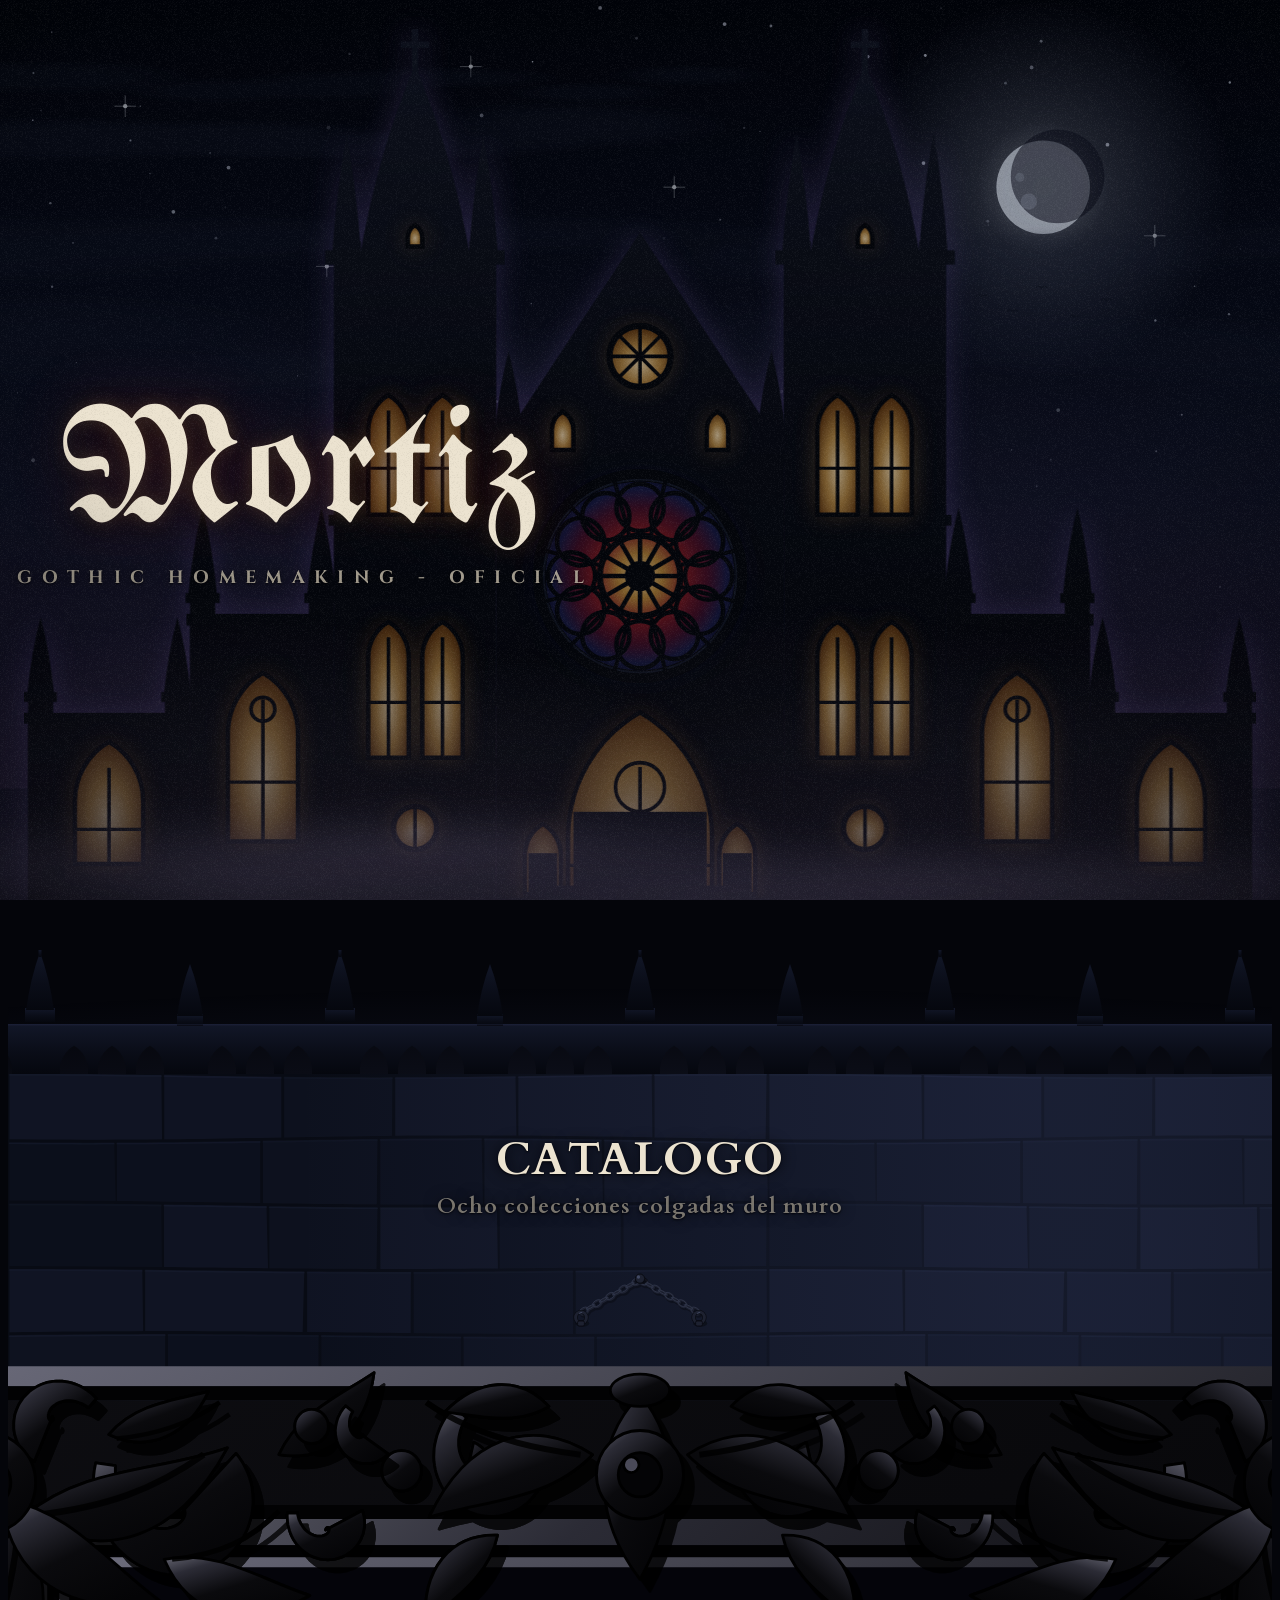
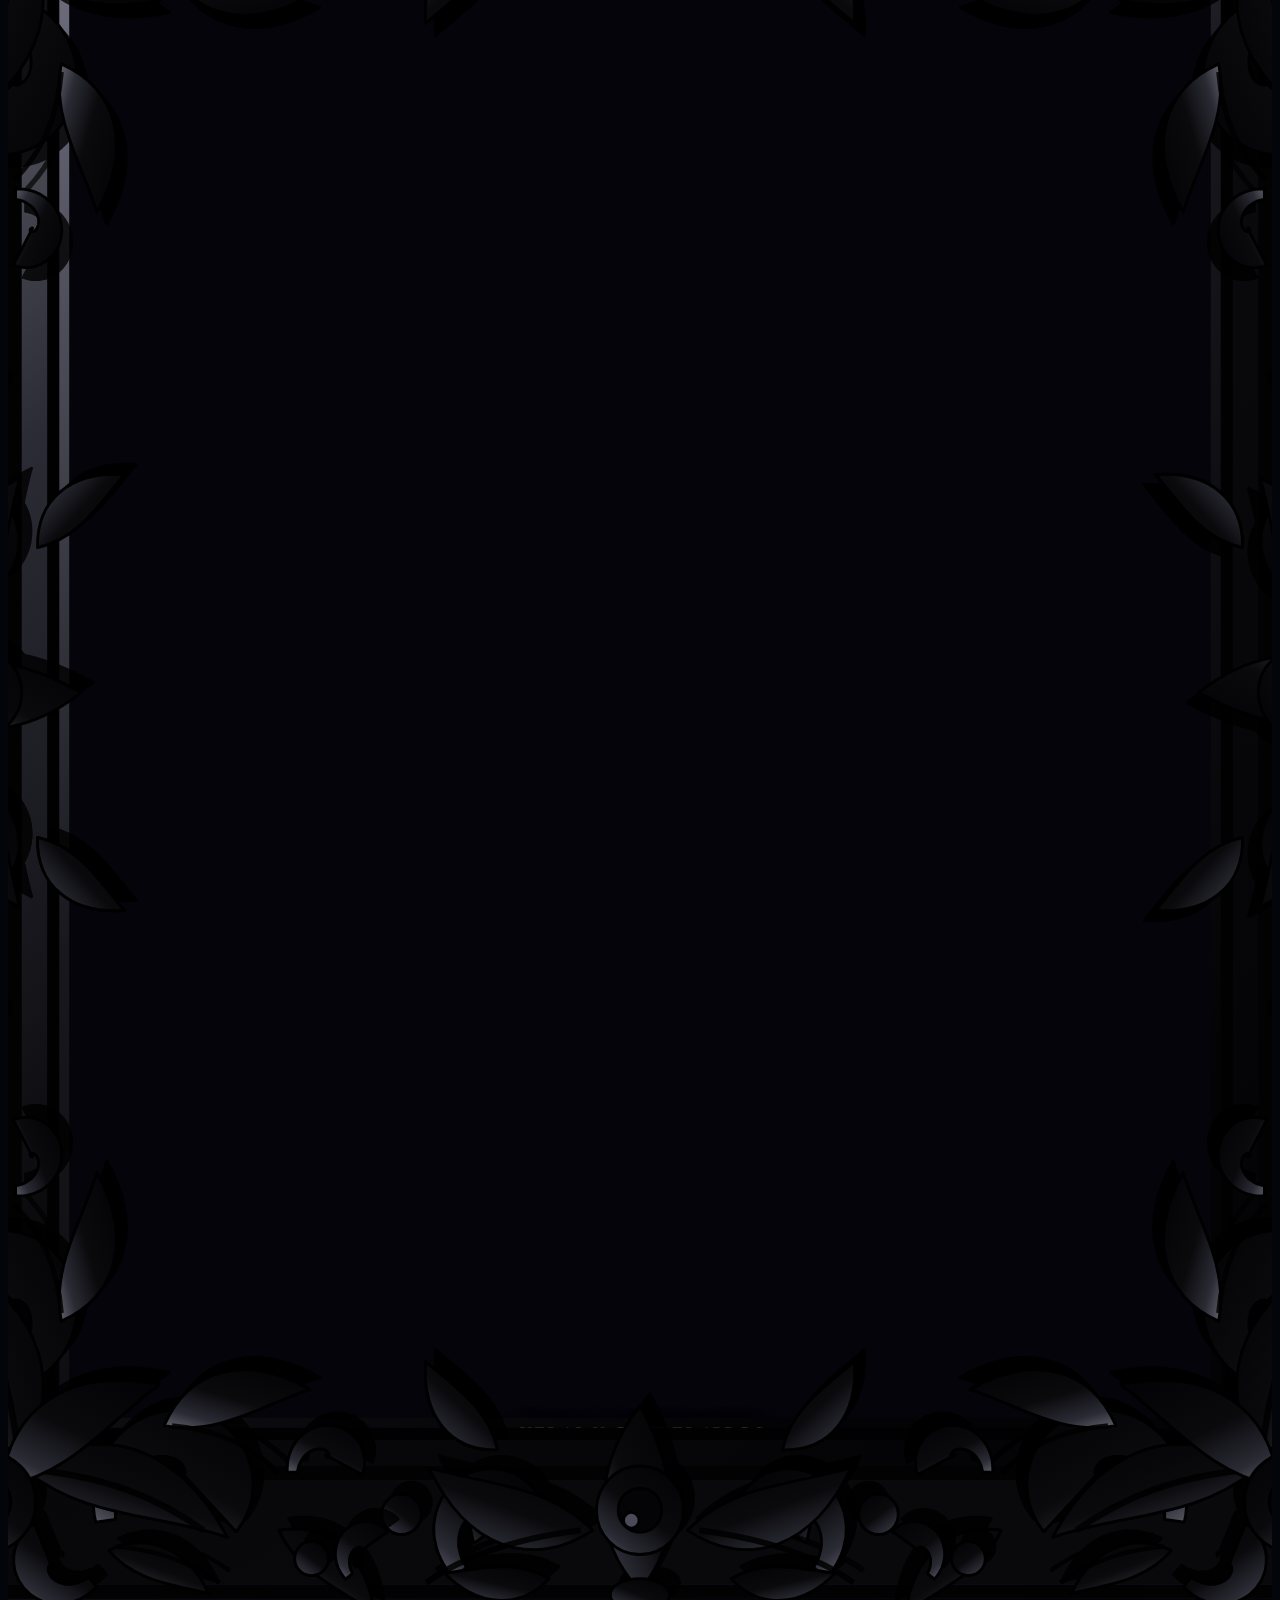
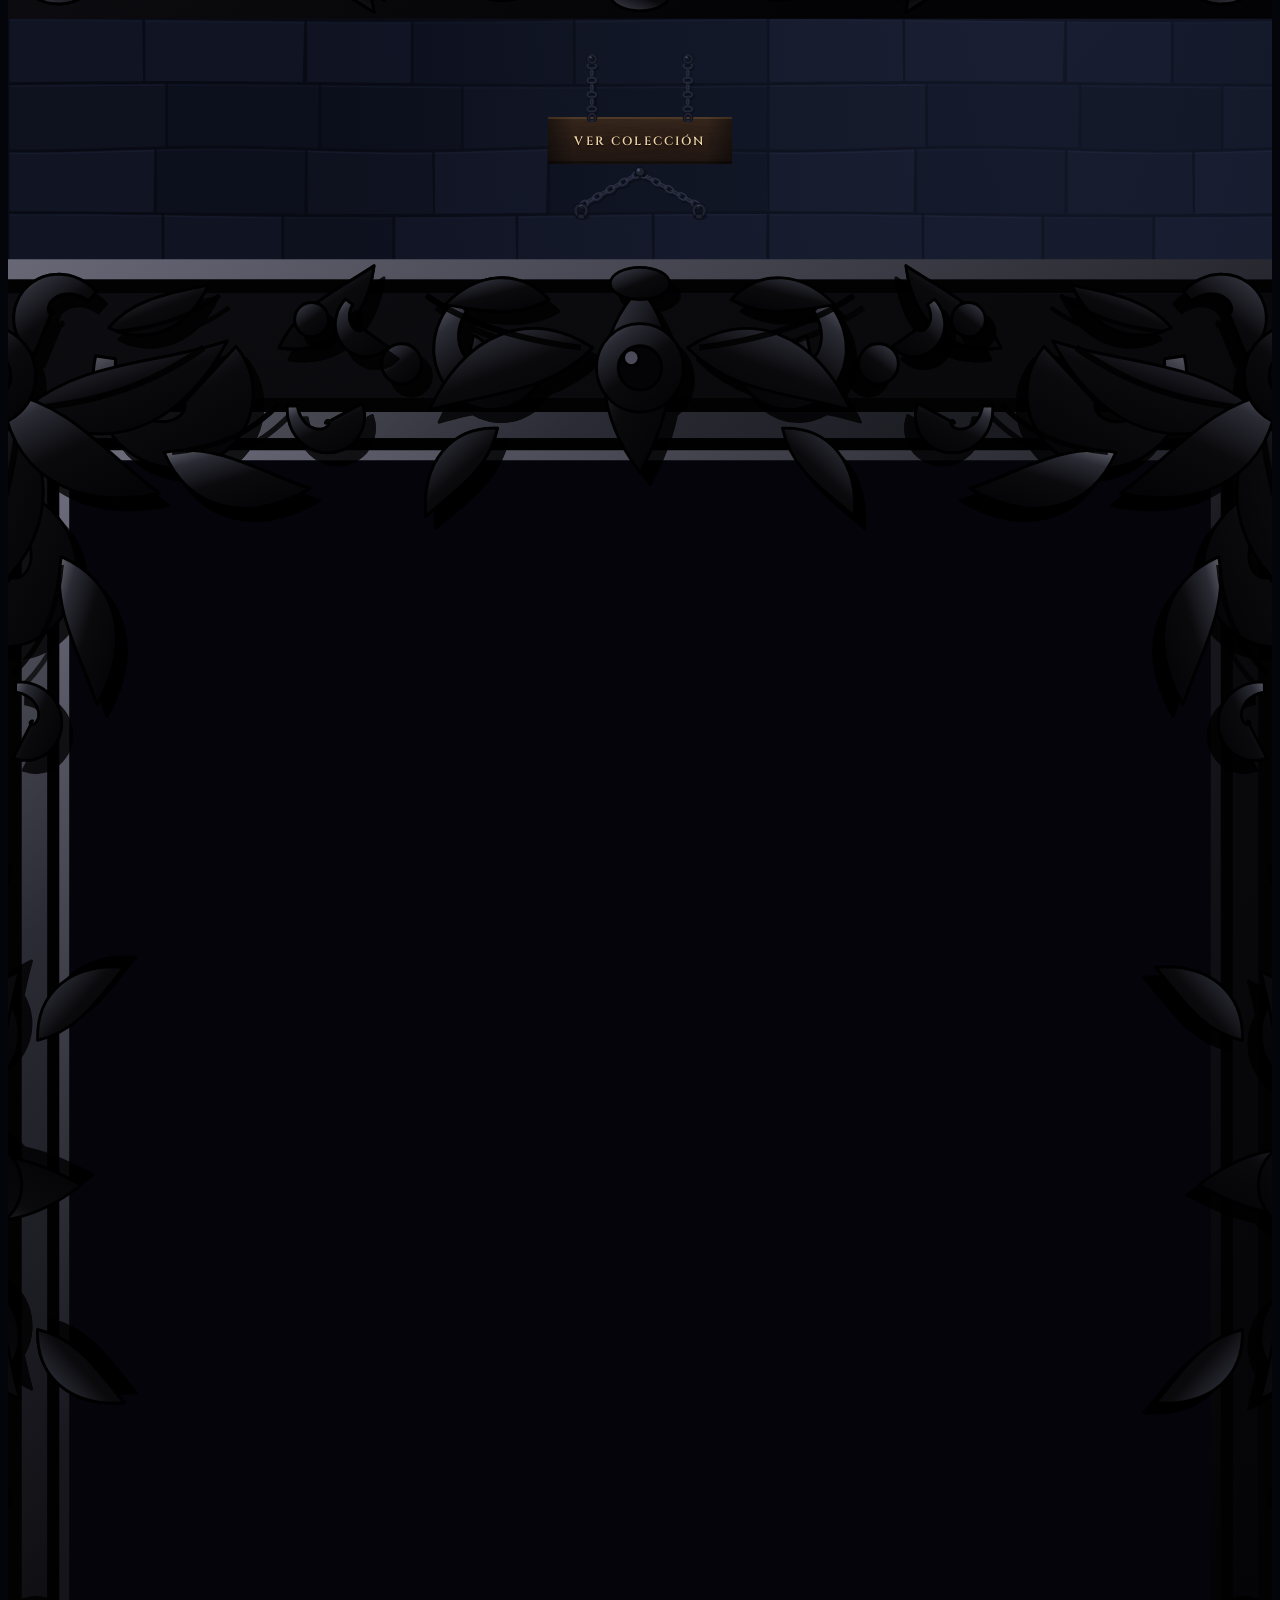
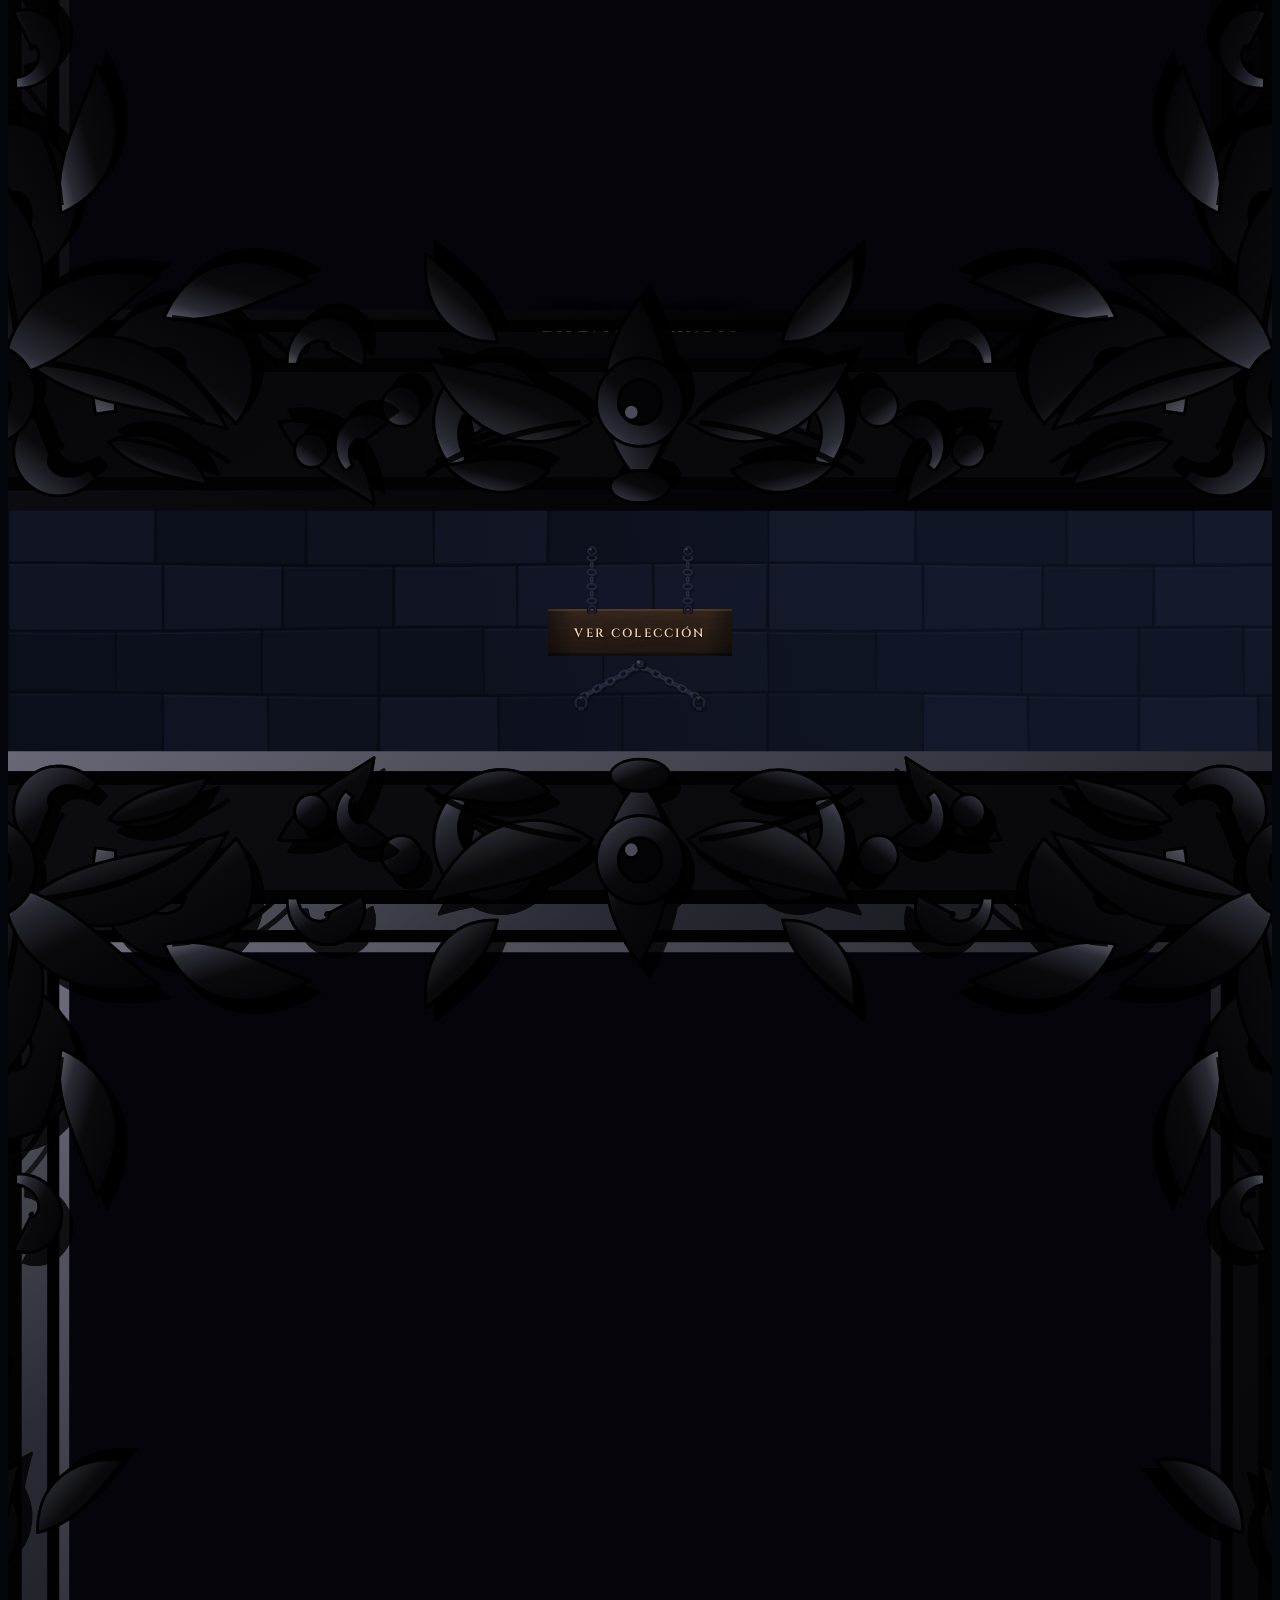
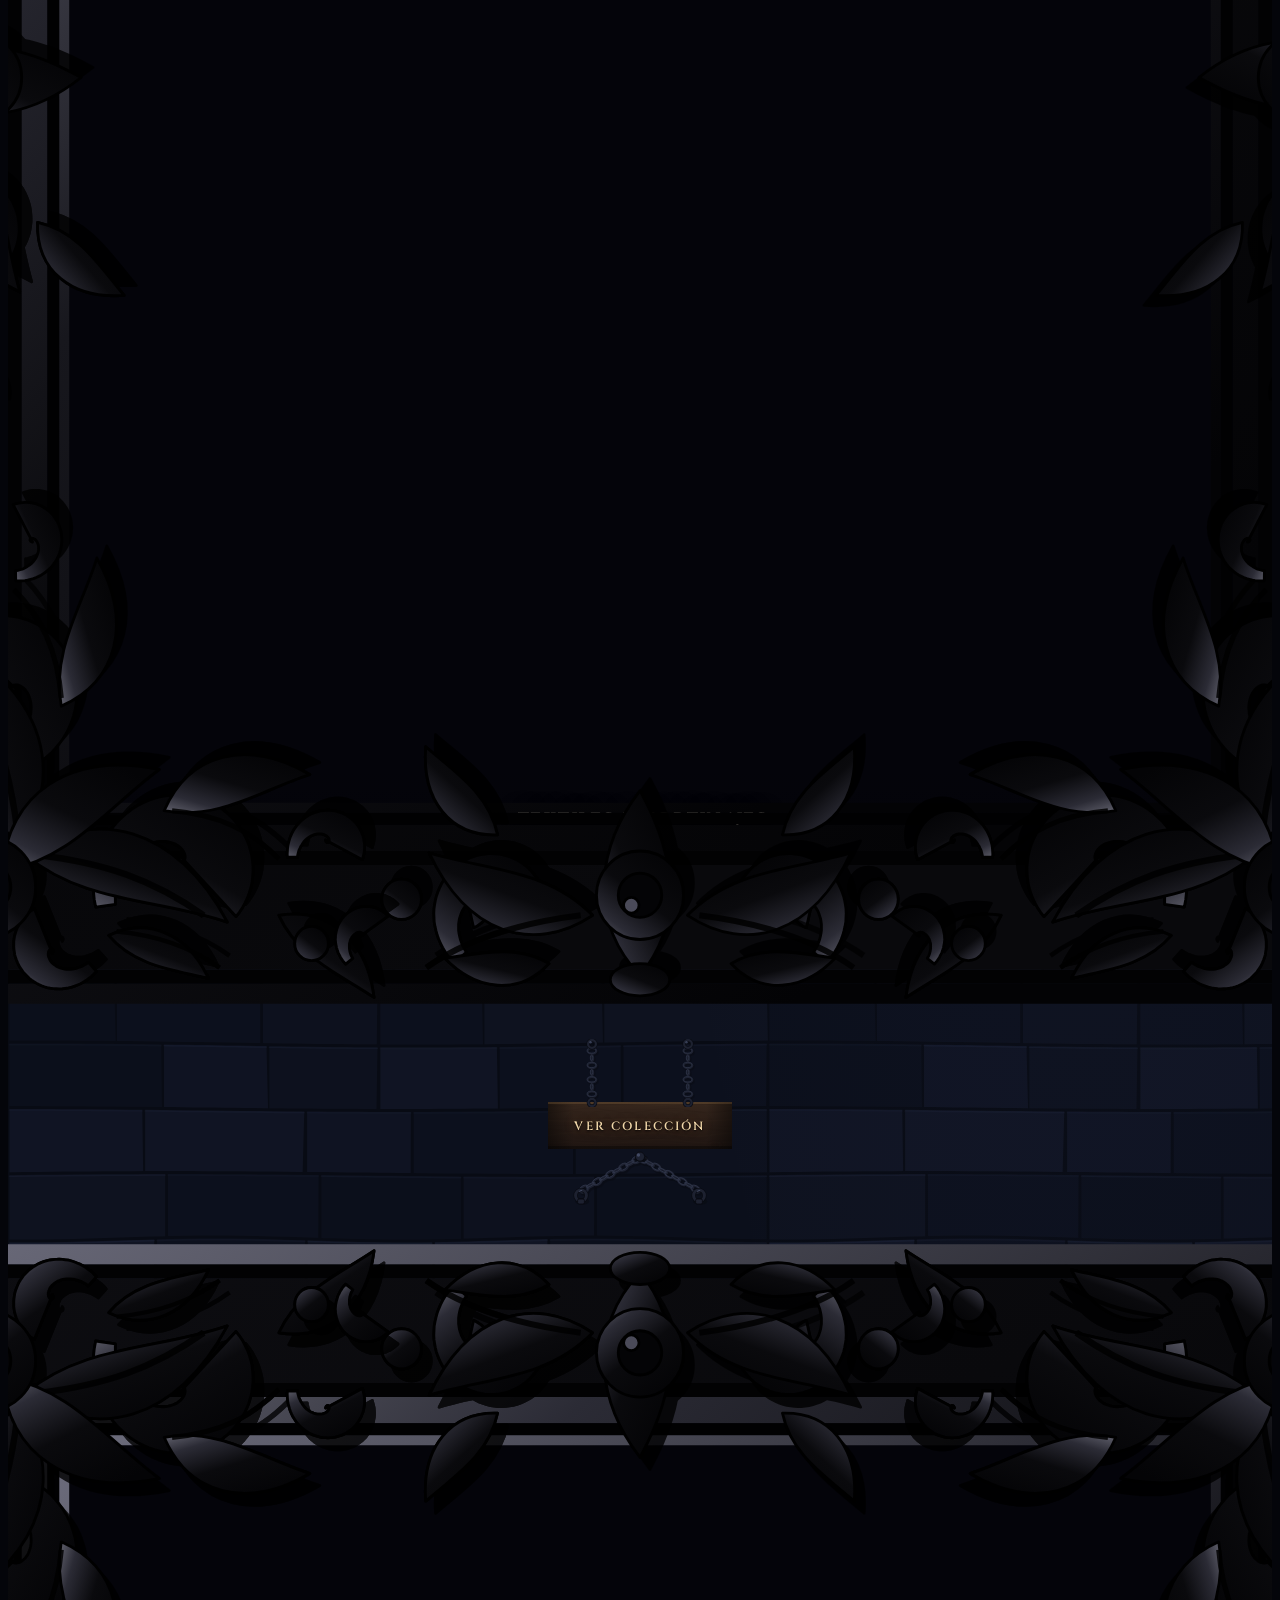
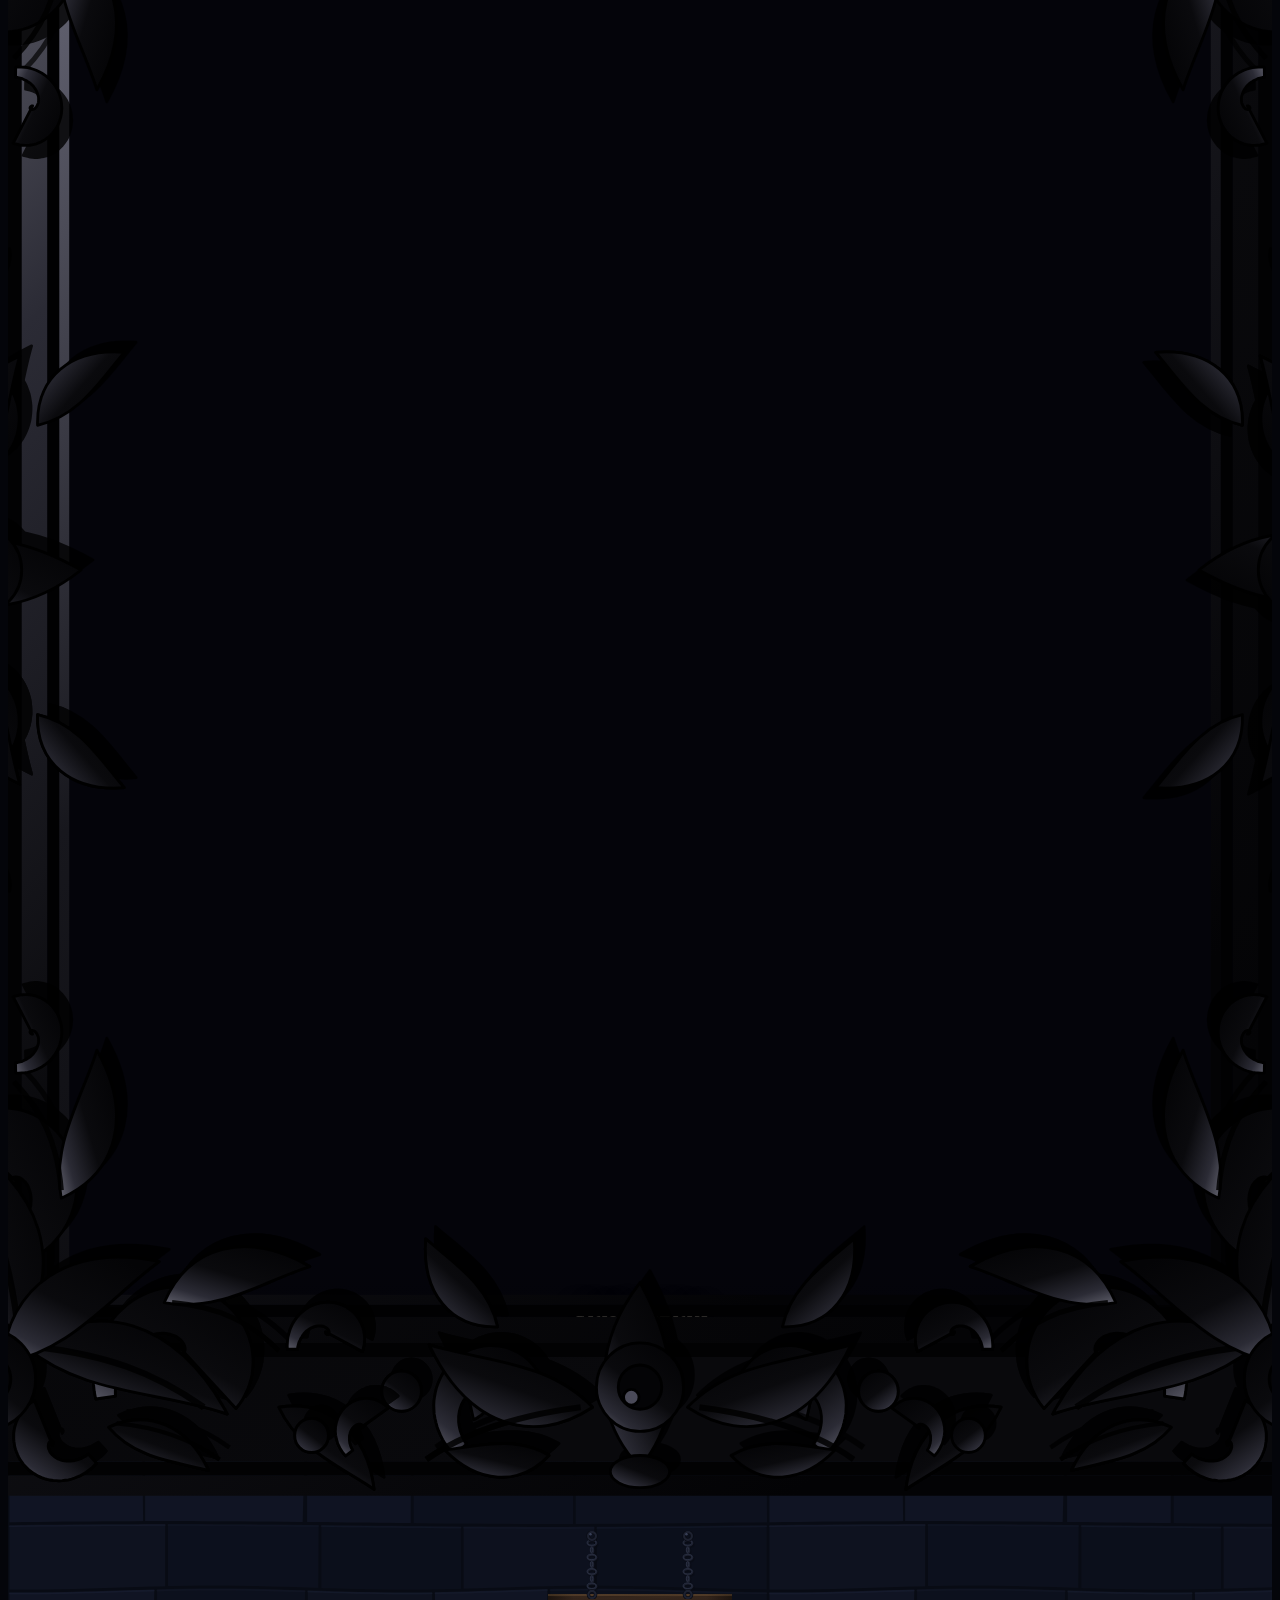
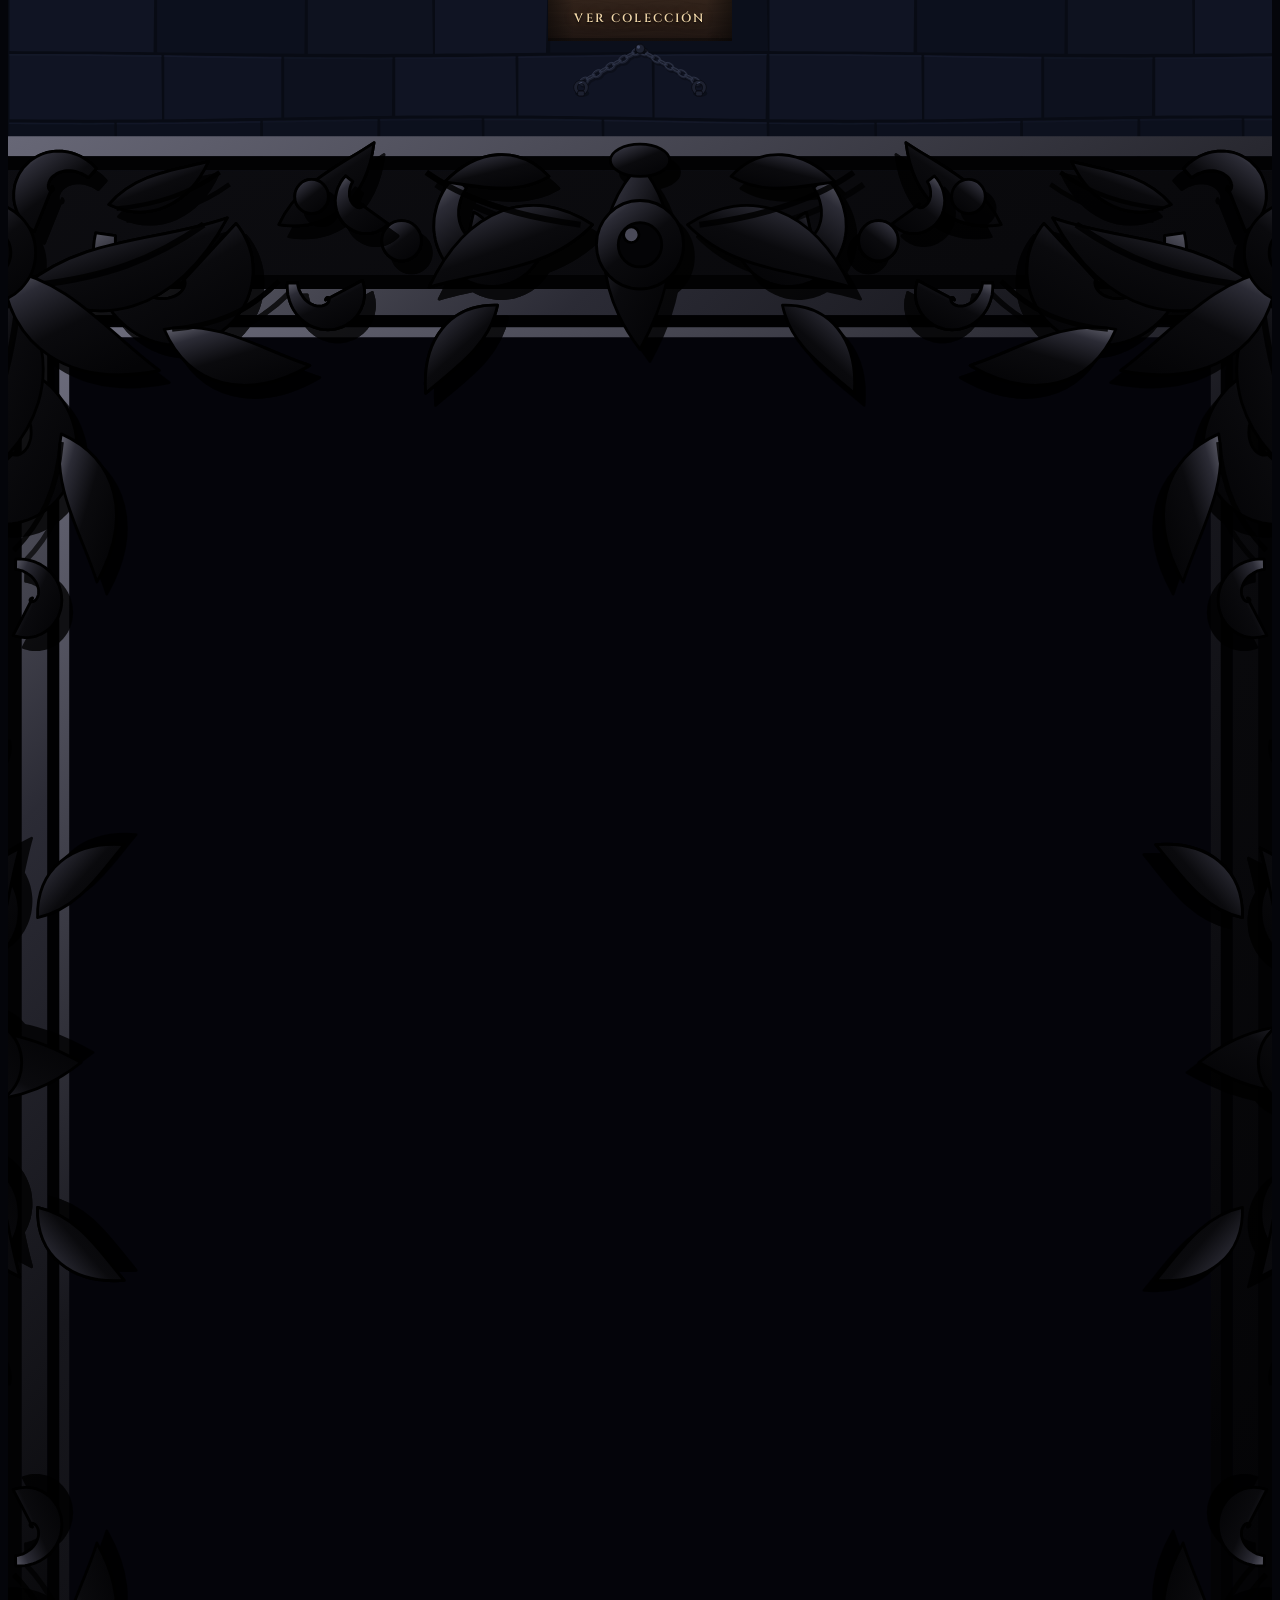
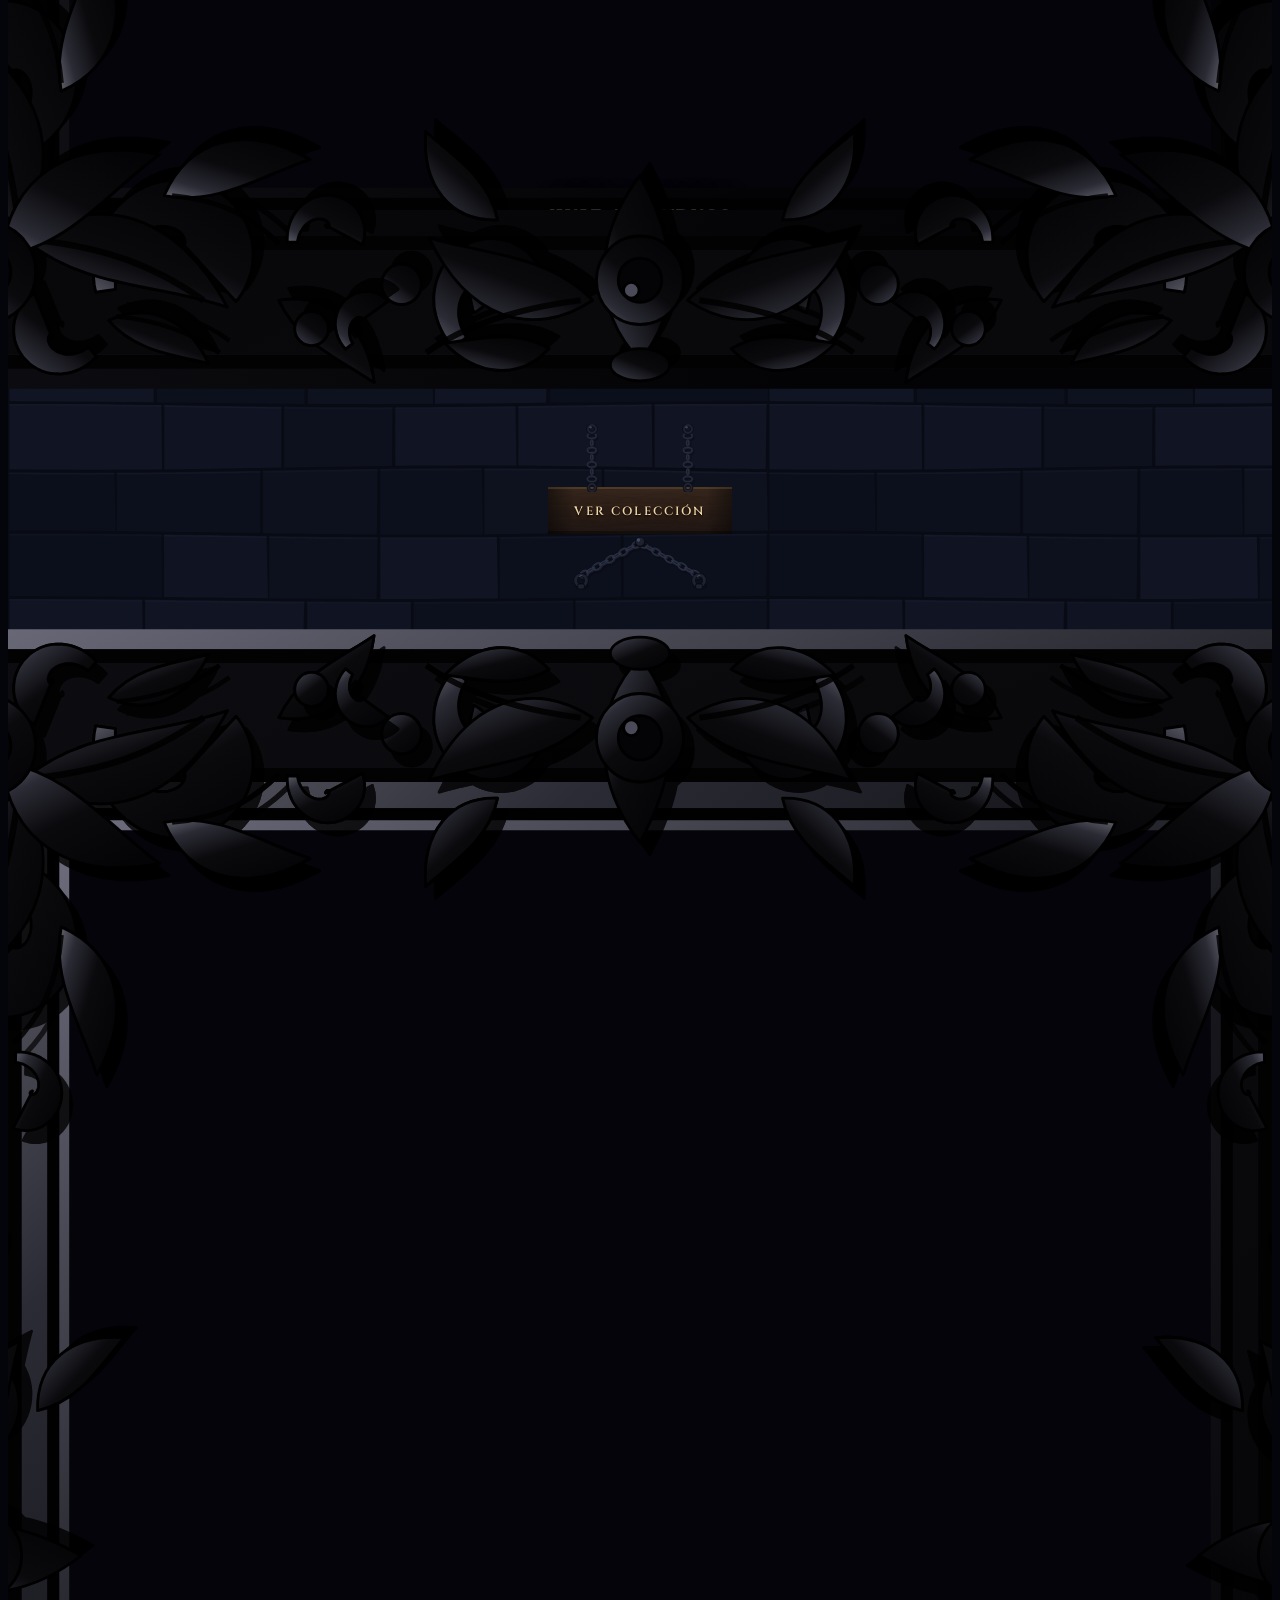
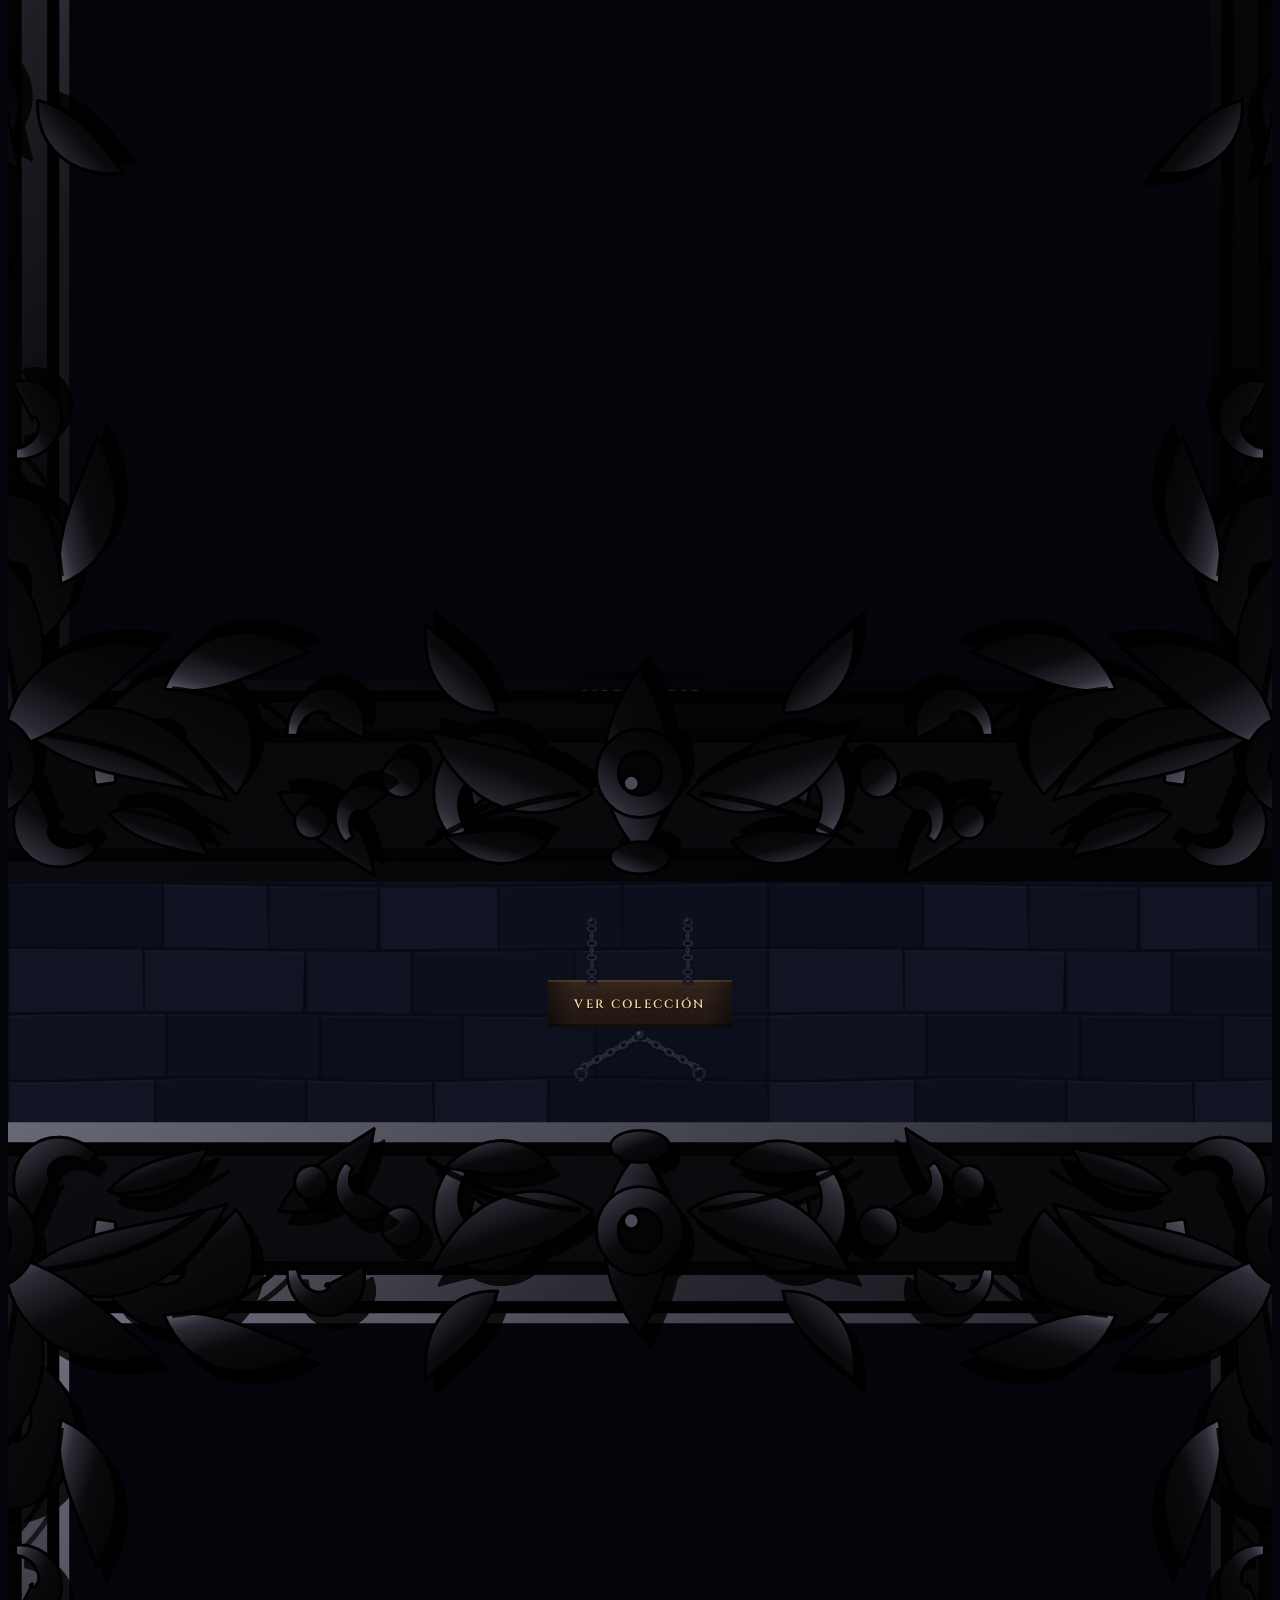
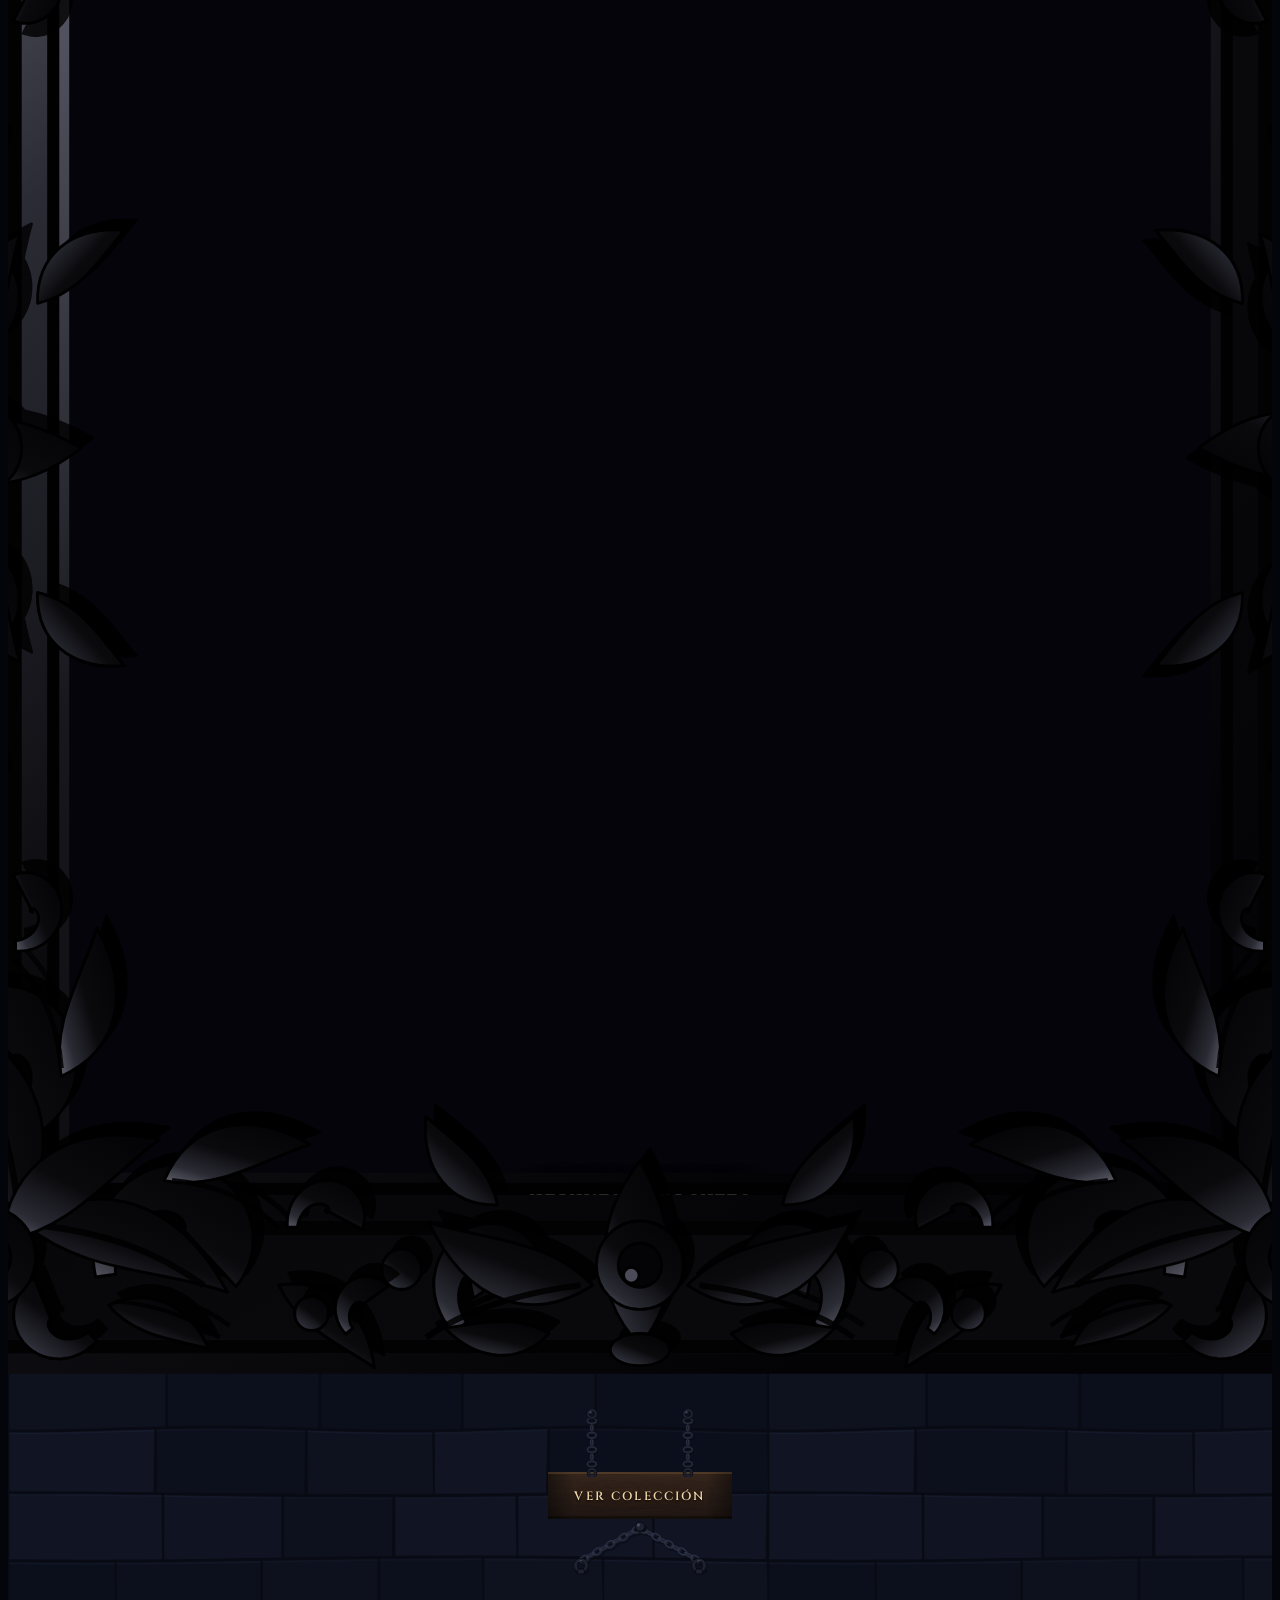
==== commit c352260e: "Update #14" ====
--- a/index.html
+++ b/index.html
@@ -231,7 +231,7 @@
 
     <div class="container">
       <p class="footer__mark">Mortiz</p>
-      <p class="credits">Gothic Homemaking</p>
+      <p class="credits">Gothic Homemaking - Oficial</p>
       <div class="social-links d-flex justify-content-center">
         <a href="" aria-label="WhatsApp"><i class="fa-brands fa-whatsapp"></i></a>
         <a href="" aria-label="Facebook"><i class="fa-brands fa-facebook-f"></i></a>
--- a/assets/css/main.css
+++ b/assets/css/main.css
@@ -771,8 +771,8 @@
 }
 
 .hero p {
-  color: color-mix(in srgb, var(--default-color), transparent 30%);
   margin-bottom: 30px;
+  font-weight: 700;
   font-size: 18px;
 }
 
--- a/assets/css/gothic.css
+++ b/assets/css/gothic.css
@@ -159,7 +159,6 @@
   font-family: var(--default-font);
   text-transform: uppercase;
   letter-spacing: 1.1px;
-  font-style: italic;
   font-size: 46px;
   font-weight: 900;
   color: var(--heading-color);
@@ -175,7 +174,6 @@
 .section-title .subtitle {
   font-family: var(--default-font);
   font-size: 22px;
-  font-style: italic;
   letter-spacing: 0.04em;
   color: color-mix(in srgb, var(--default-color), transparent 42%);
   text-transform: none;
@@ -503,12 +501,13 @@
 
 .art__name {
   margin: 0;
-  font-family: var(--heading-font);
+  font-family: var(--default-font);
   font-size: 16px;
-  font-weight: 600;
+  font-weight: 800;
   letter-spacing: 0.14em;
   text-indent: 0.14em;
   text-transform: uppercase;
+  font-style: italic;
   color: var(--heading-color);
   text-shadow: 0 2px 6px rgb(0 0 0 / 0.9), 0 0 20px rgb(0 0 0 / 0.65);
 }
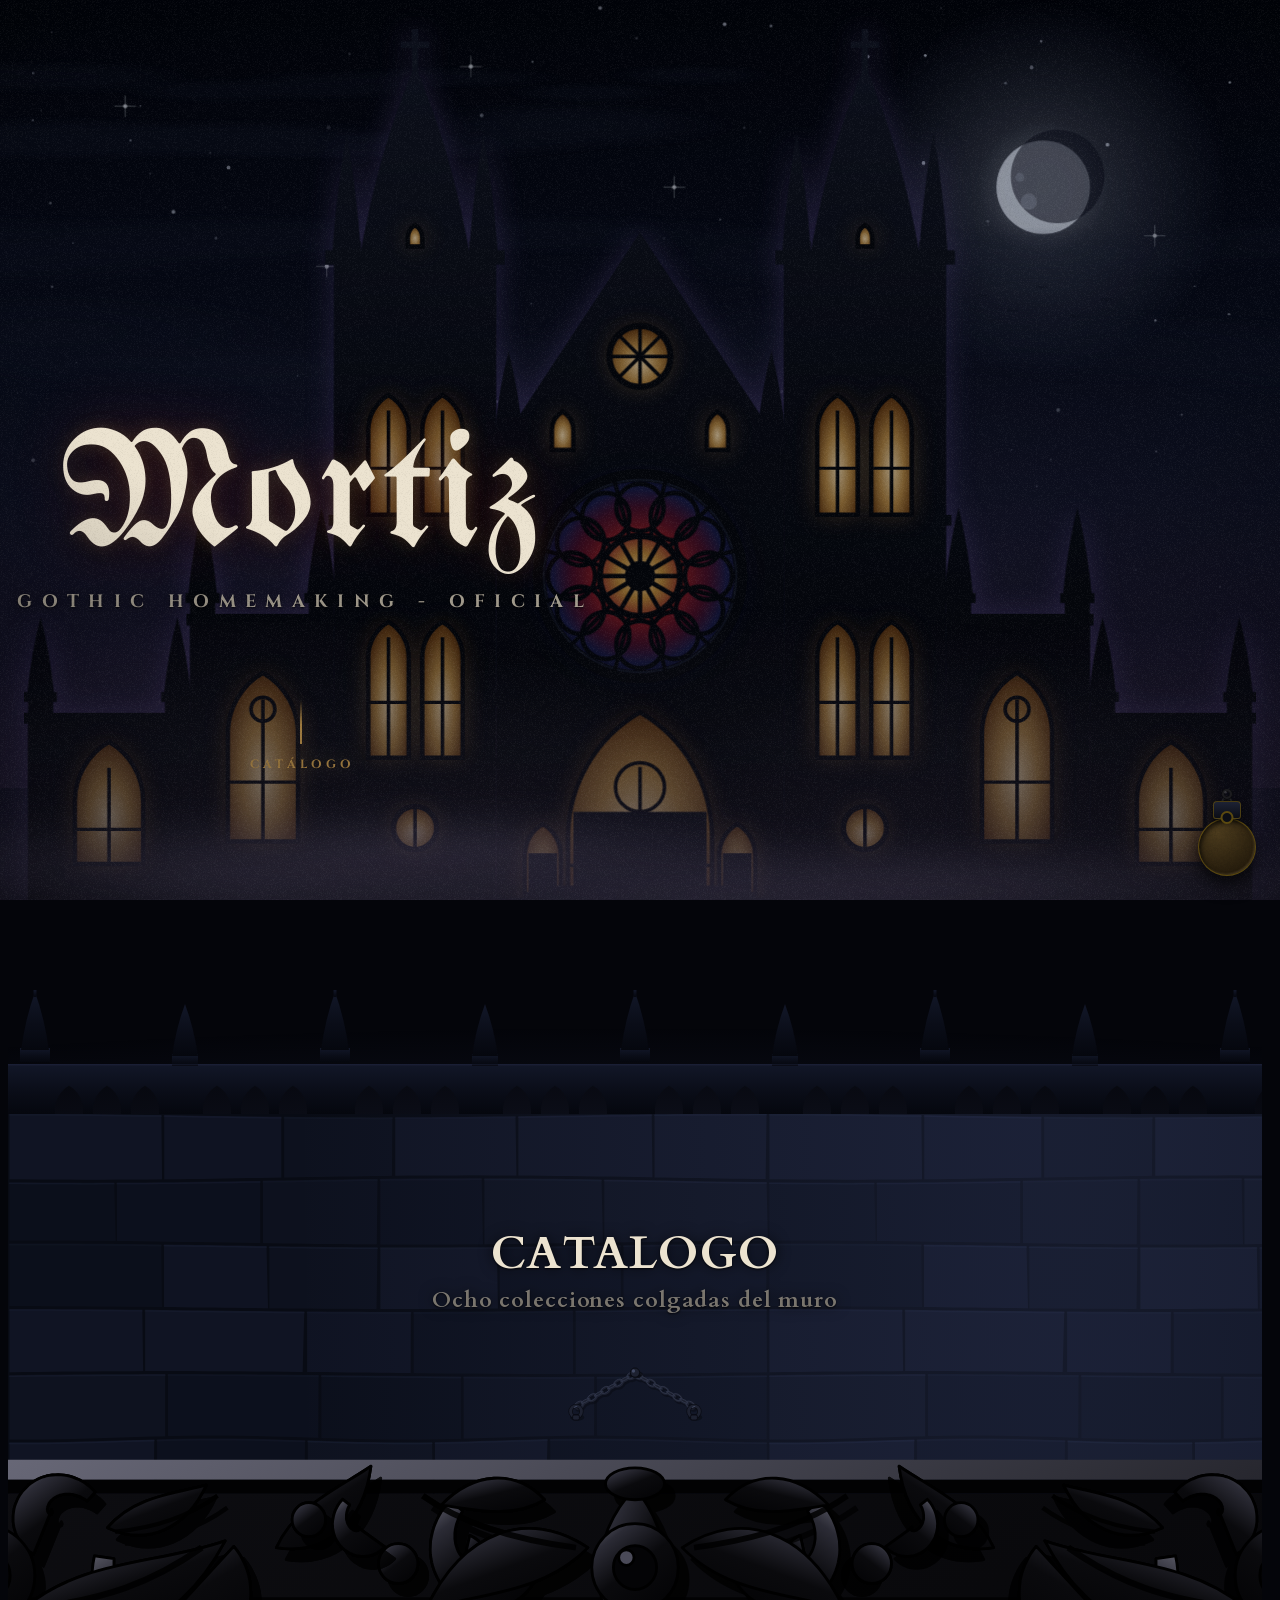
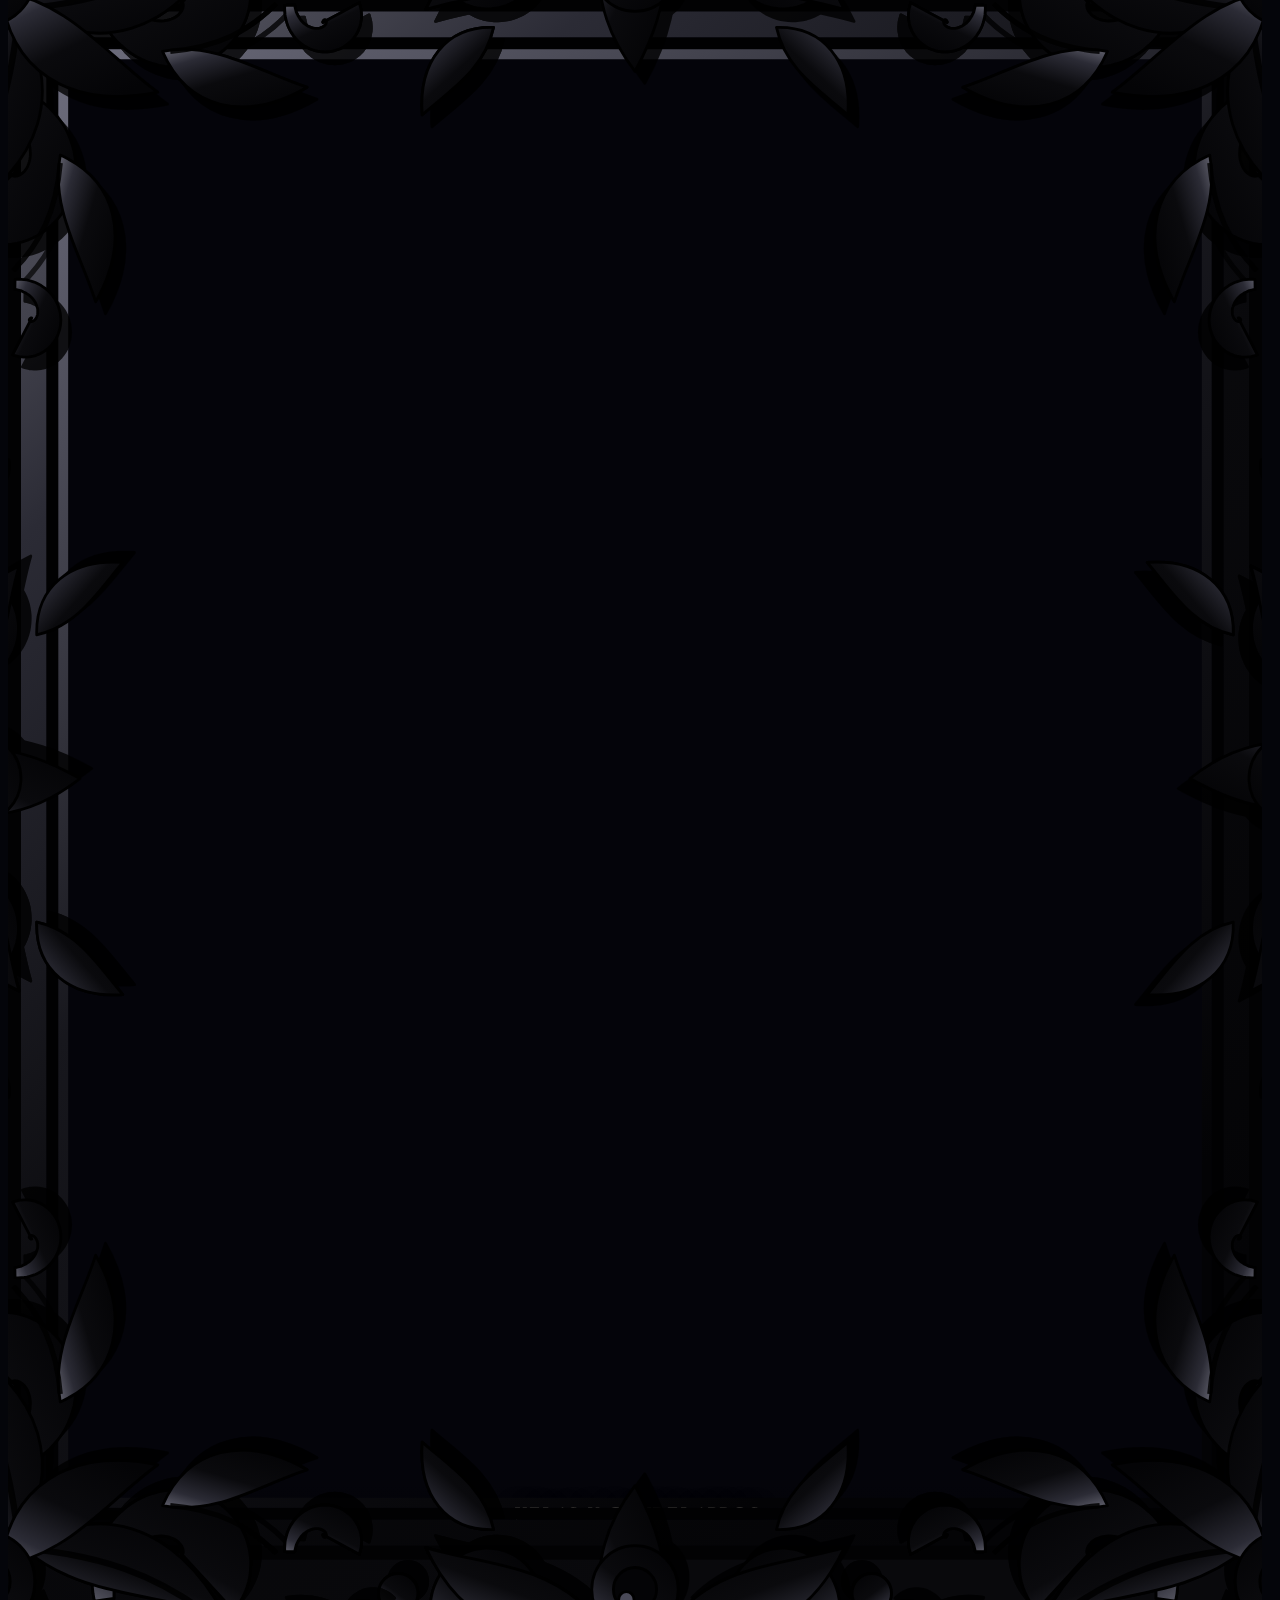
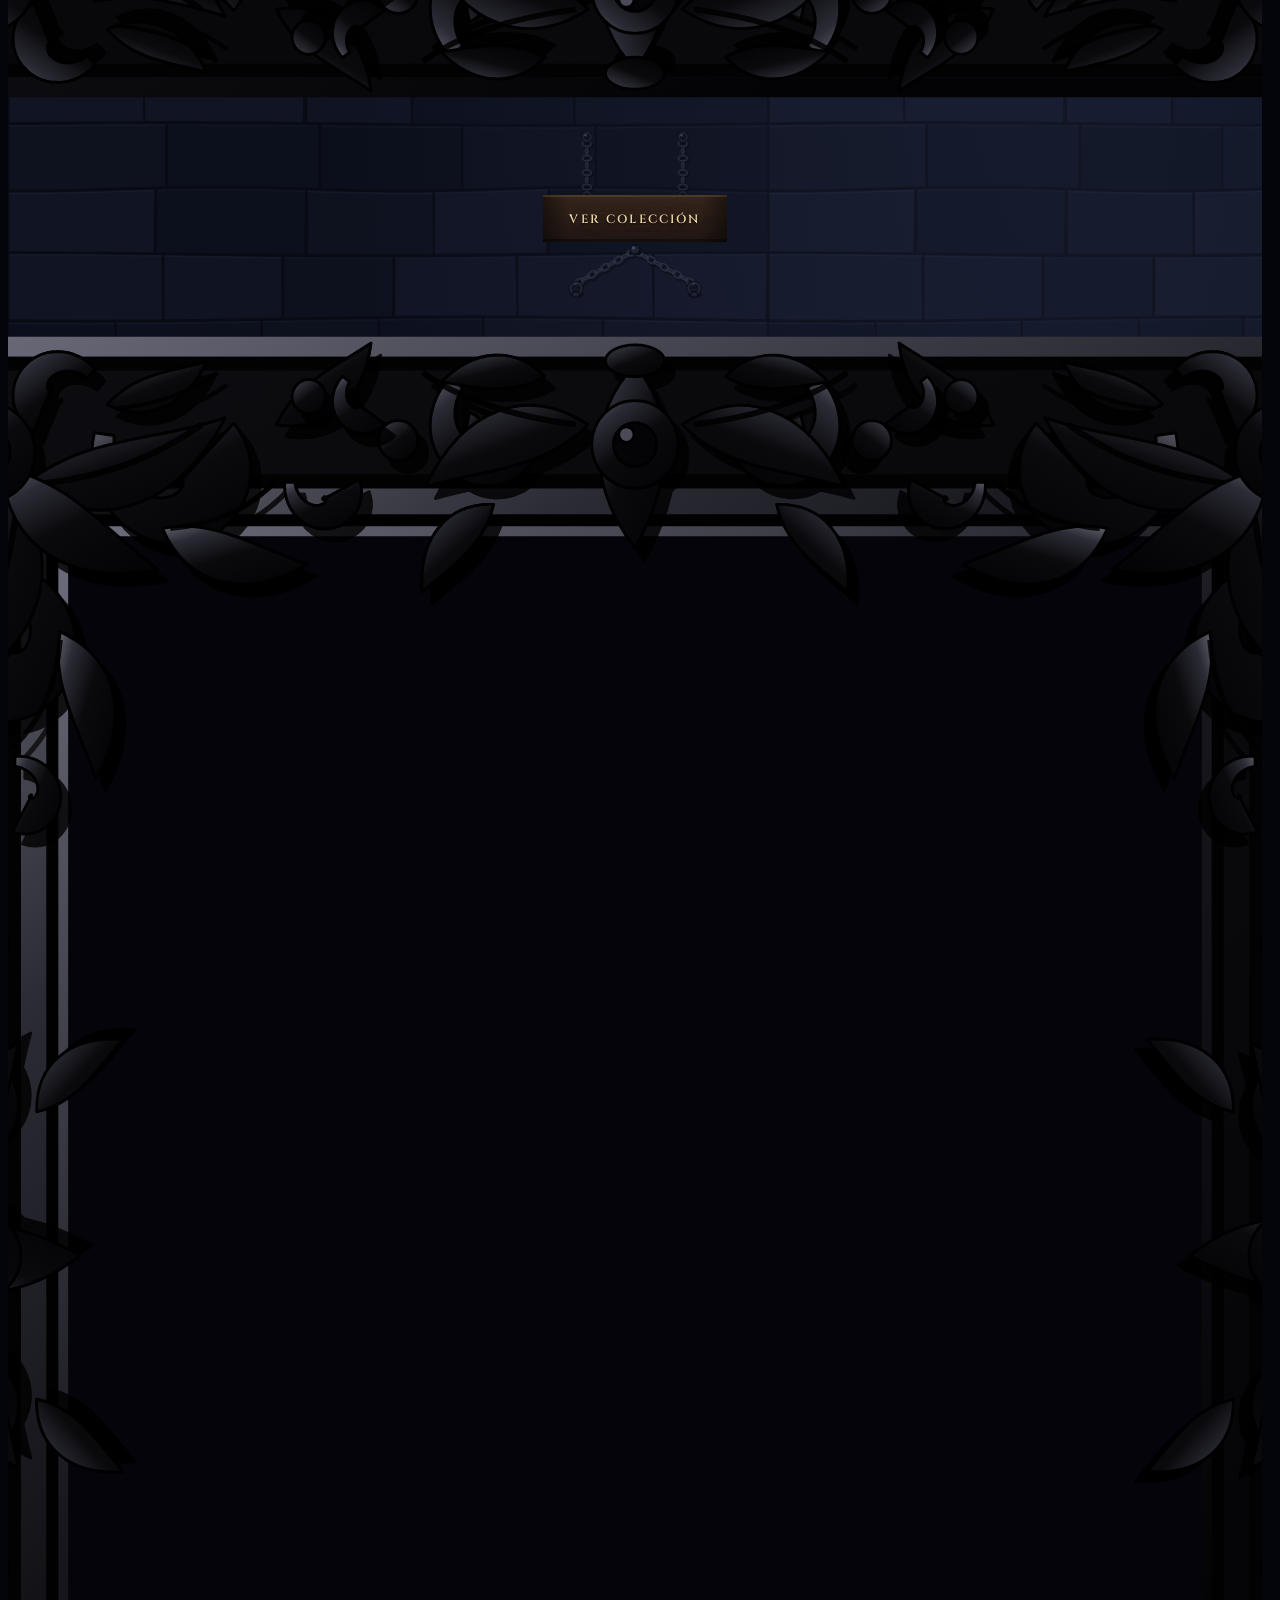
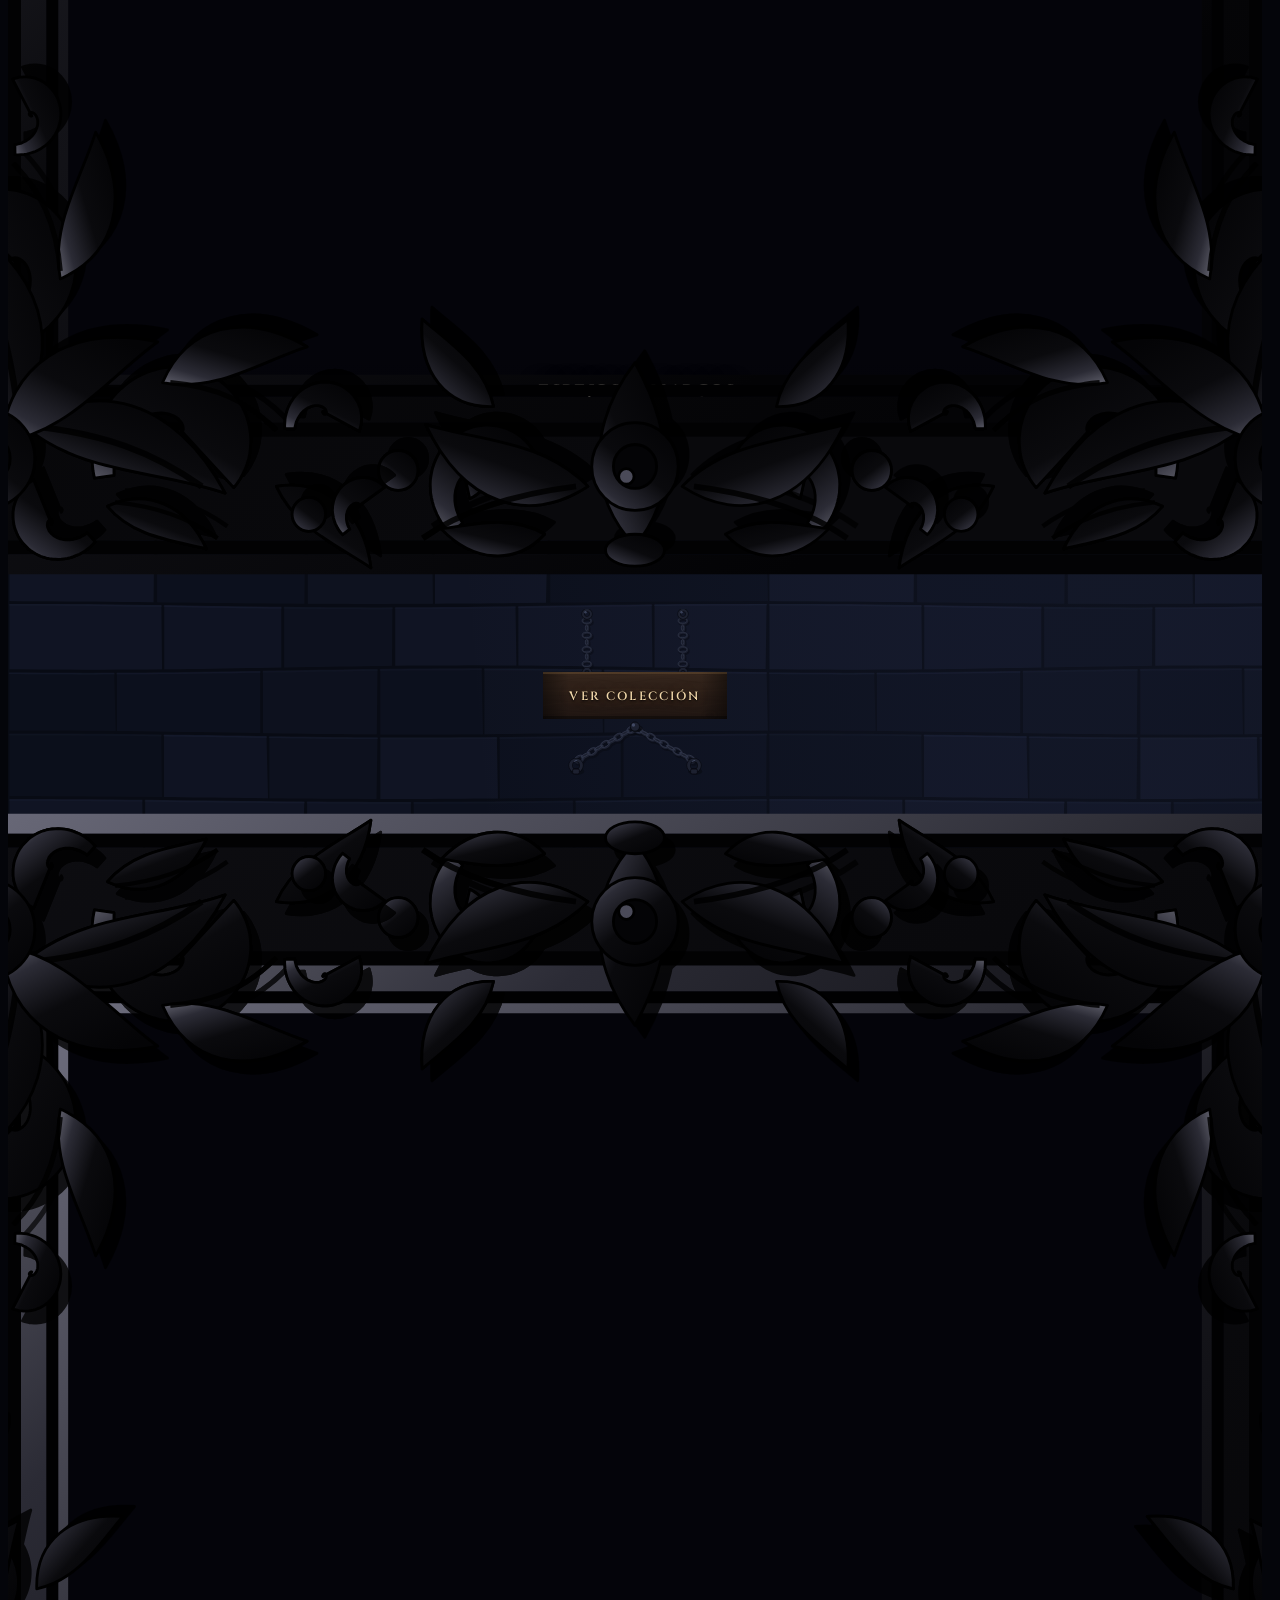
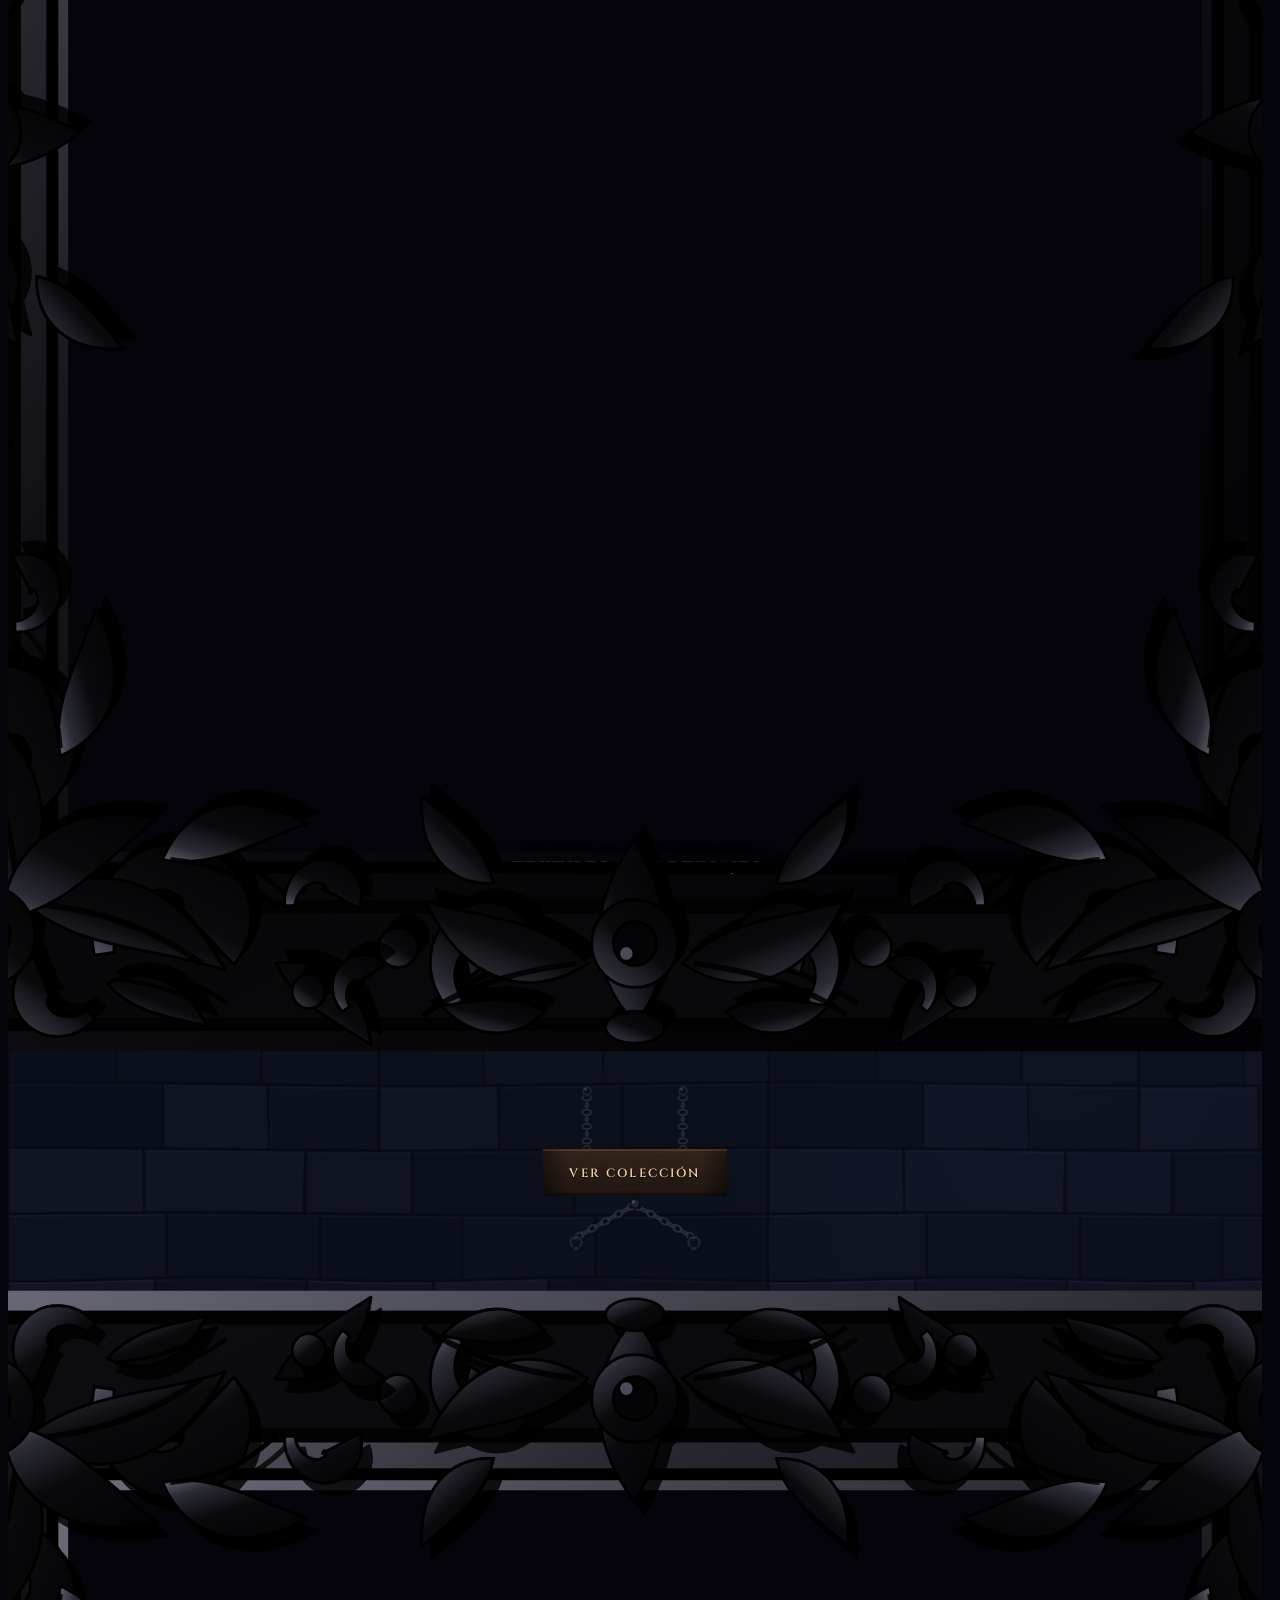
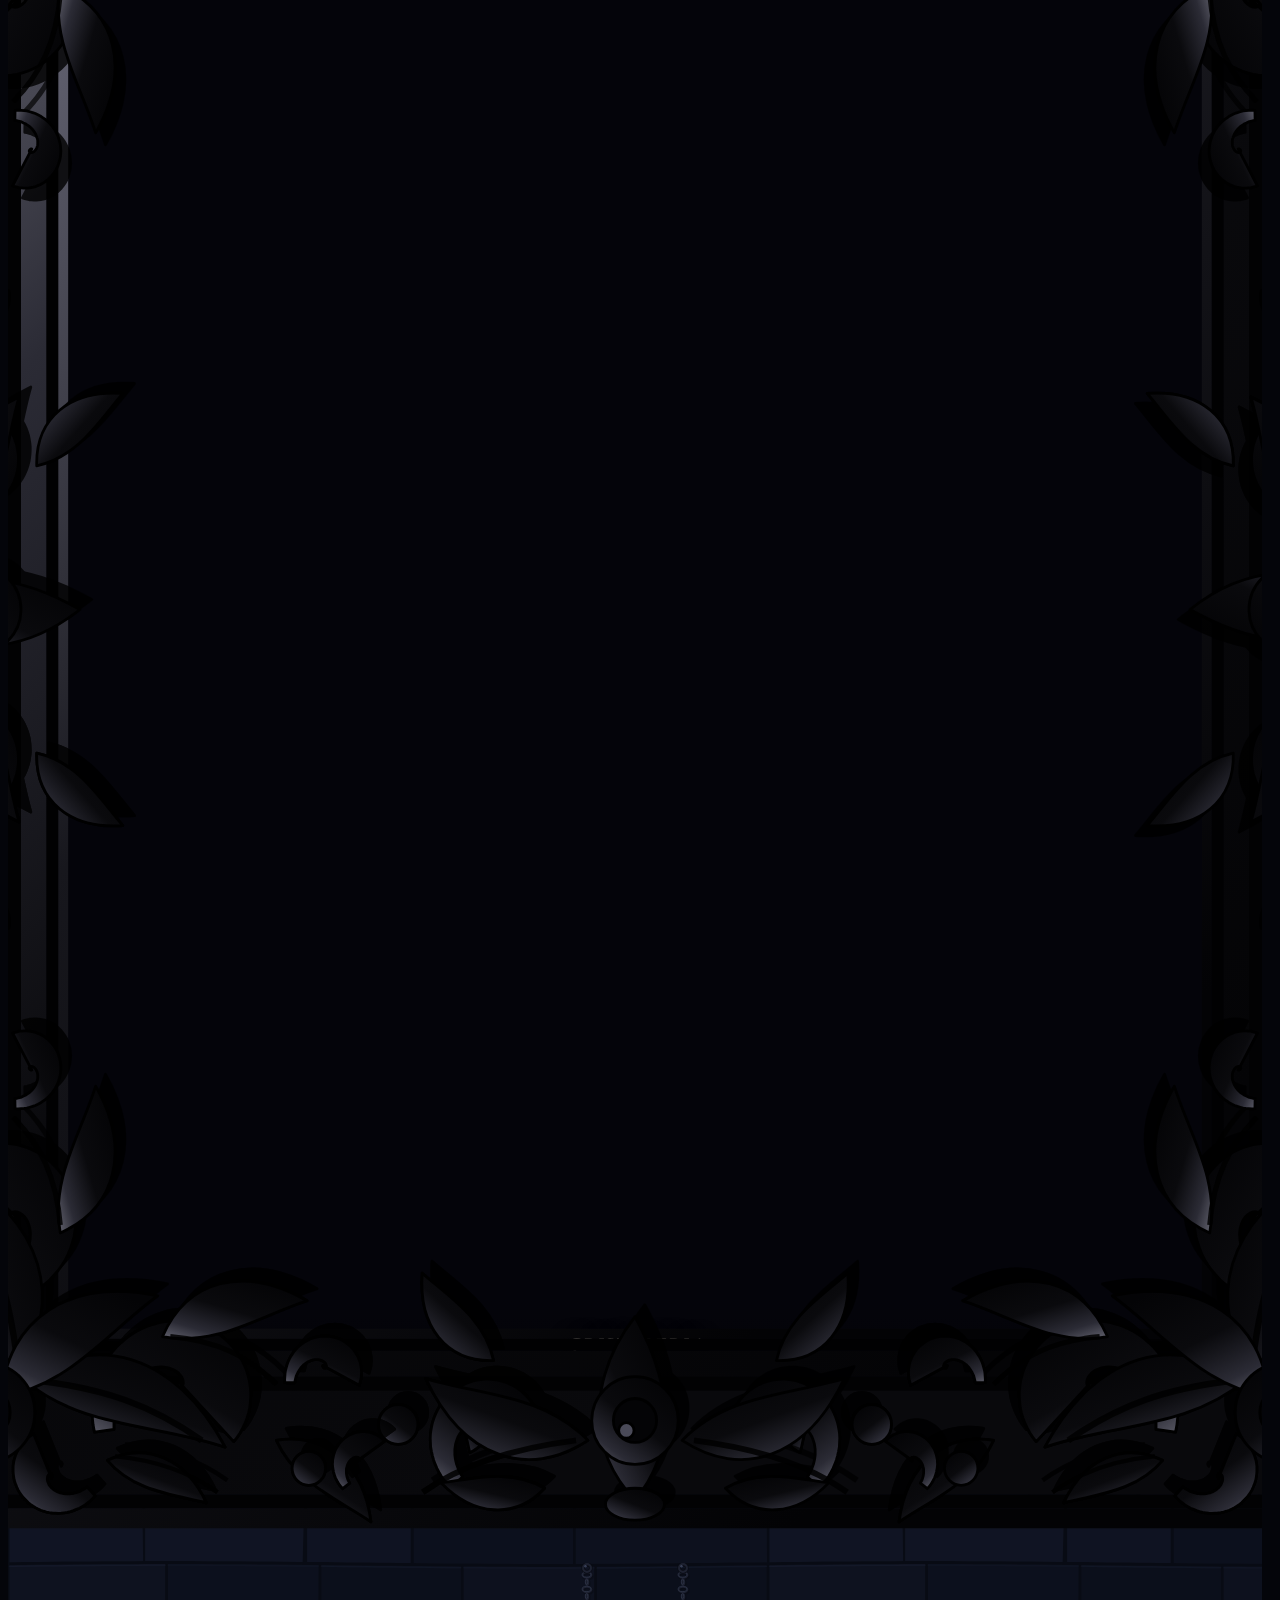
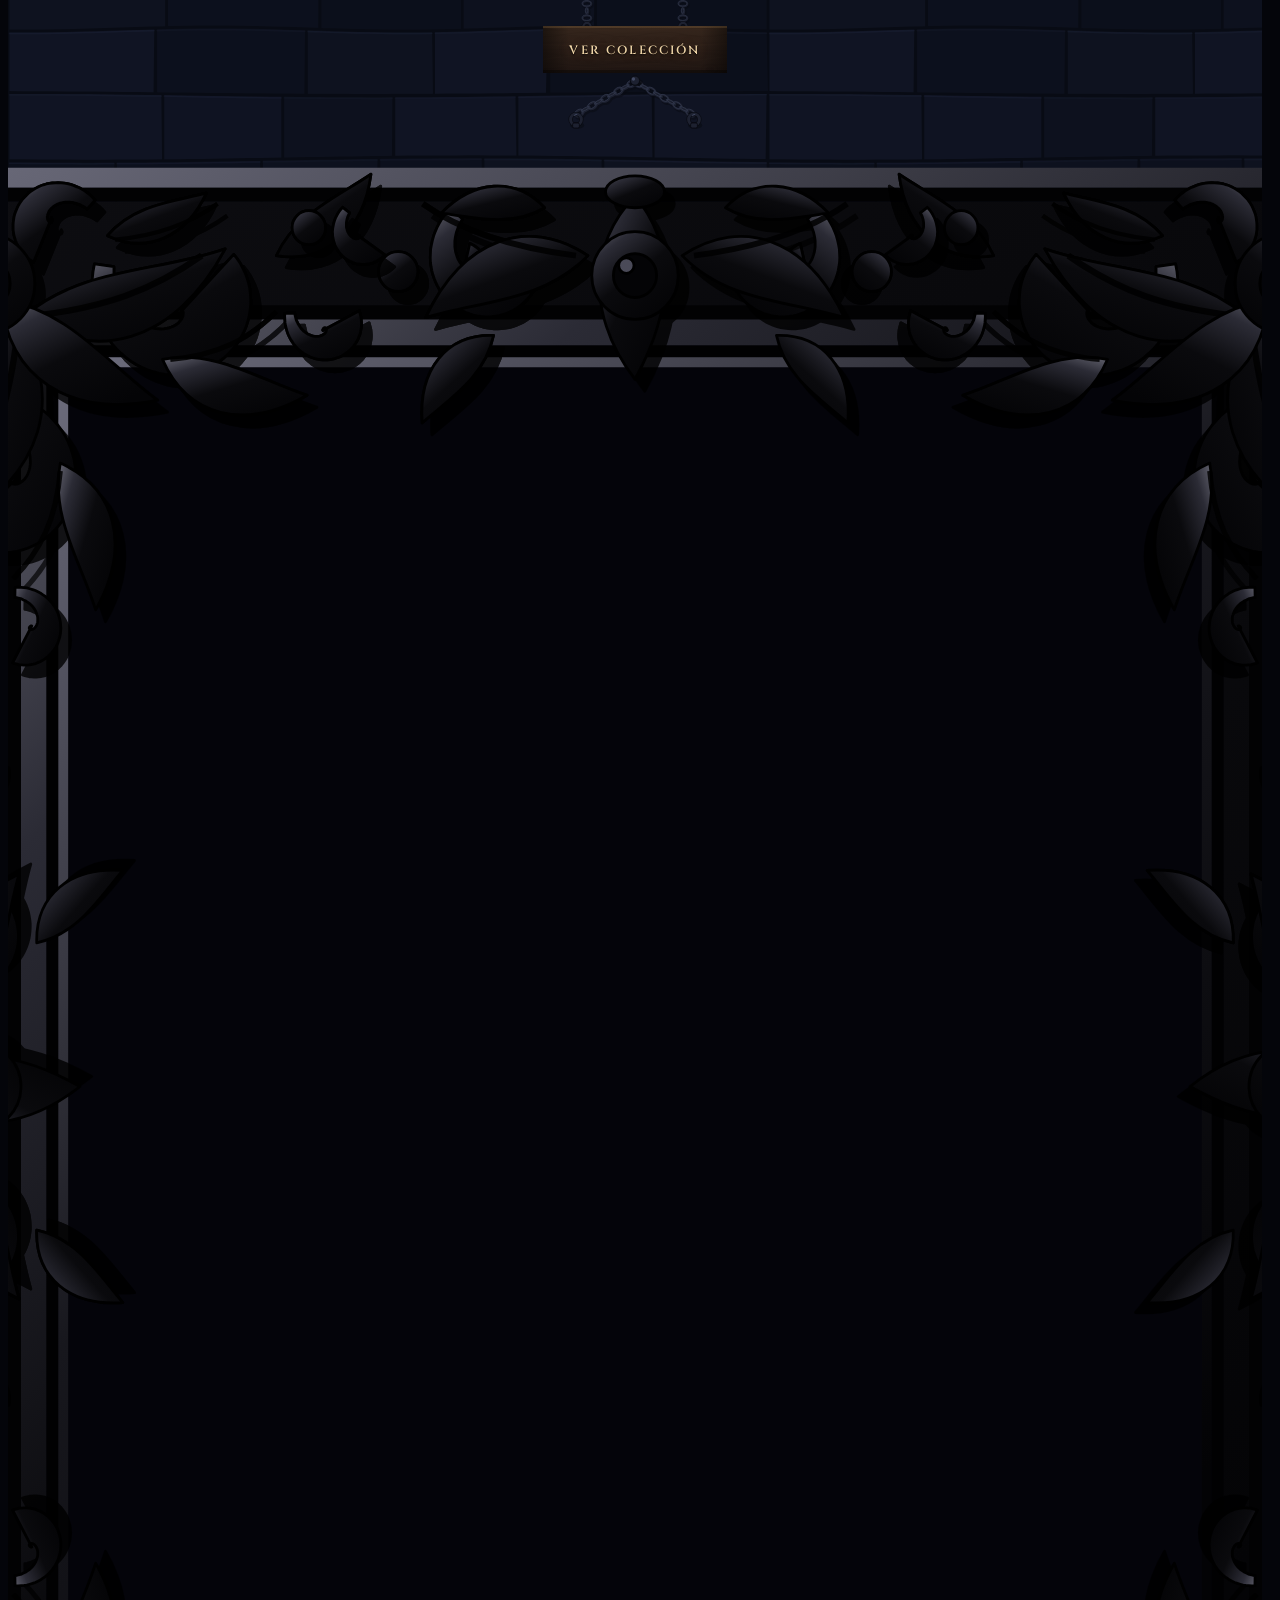
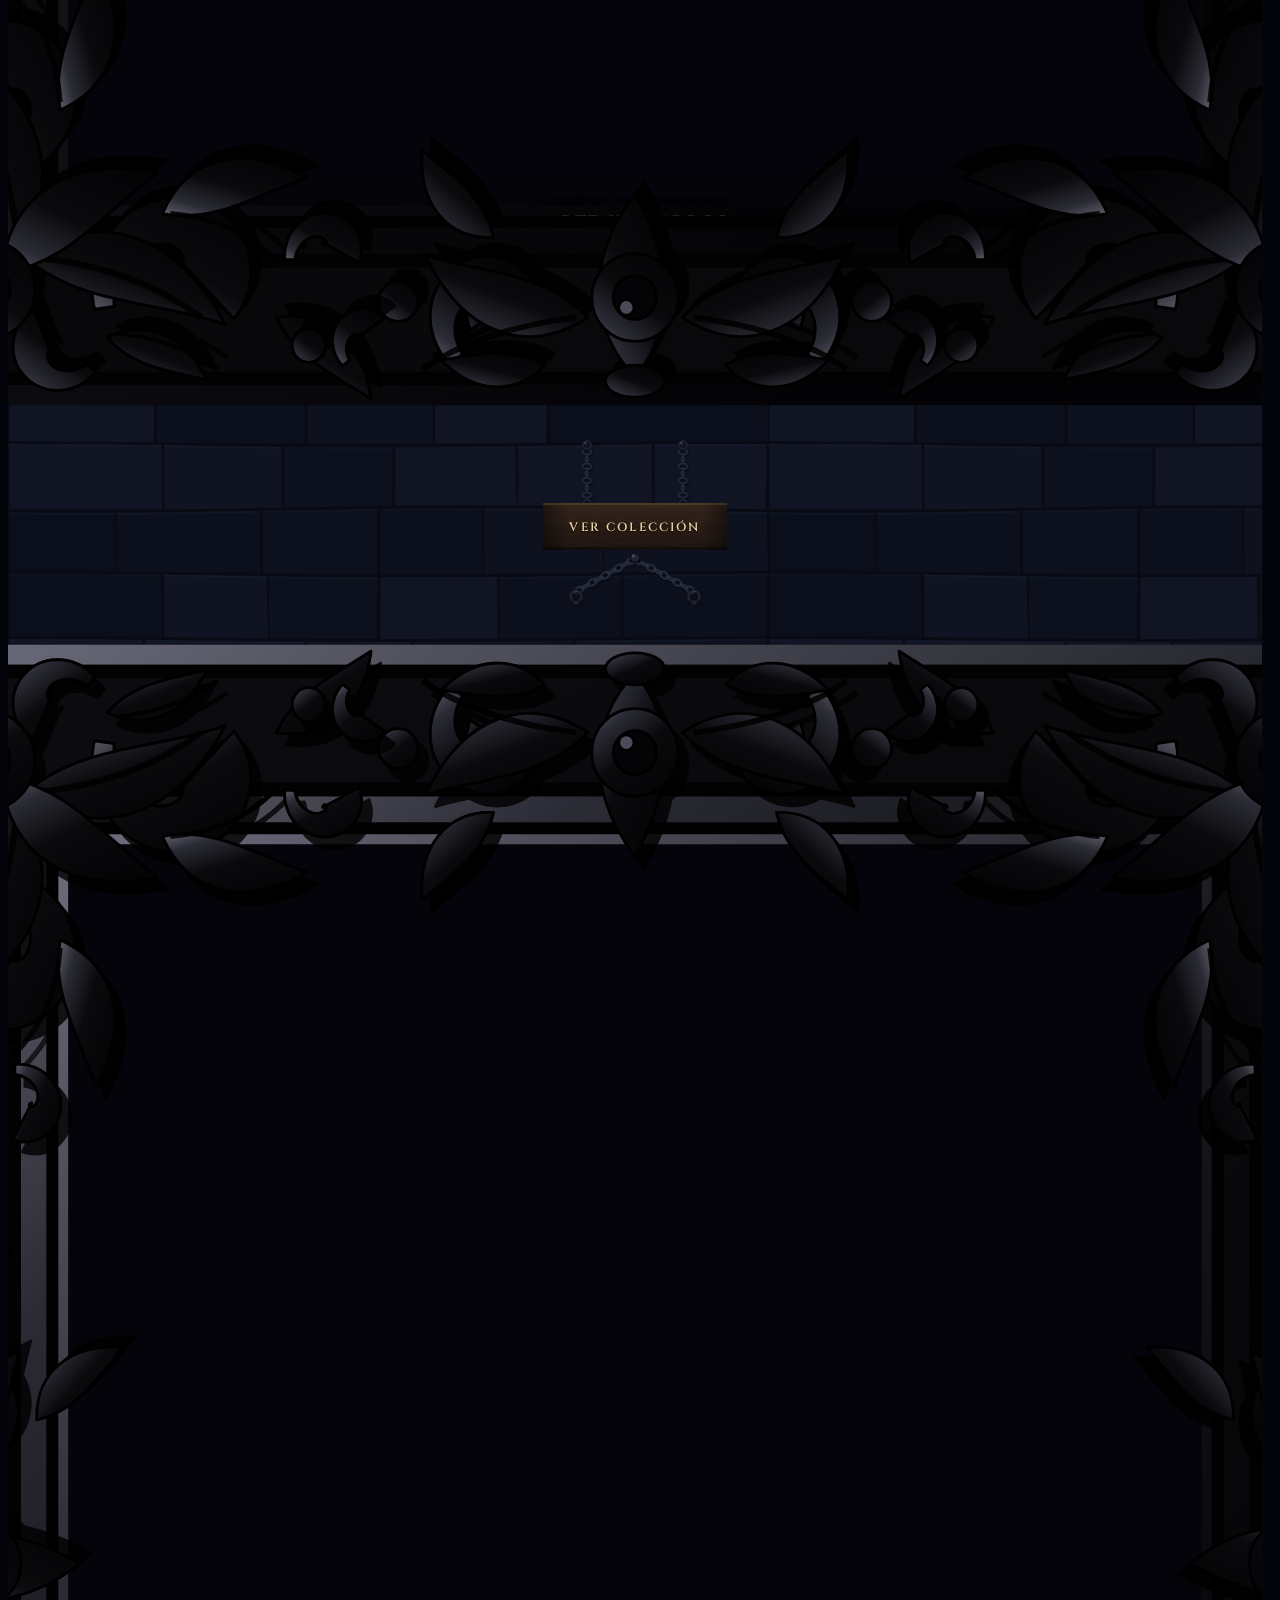
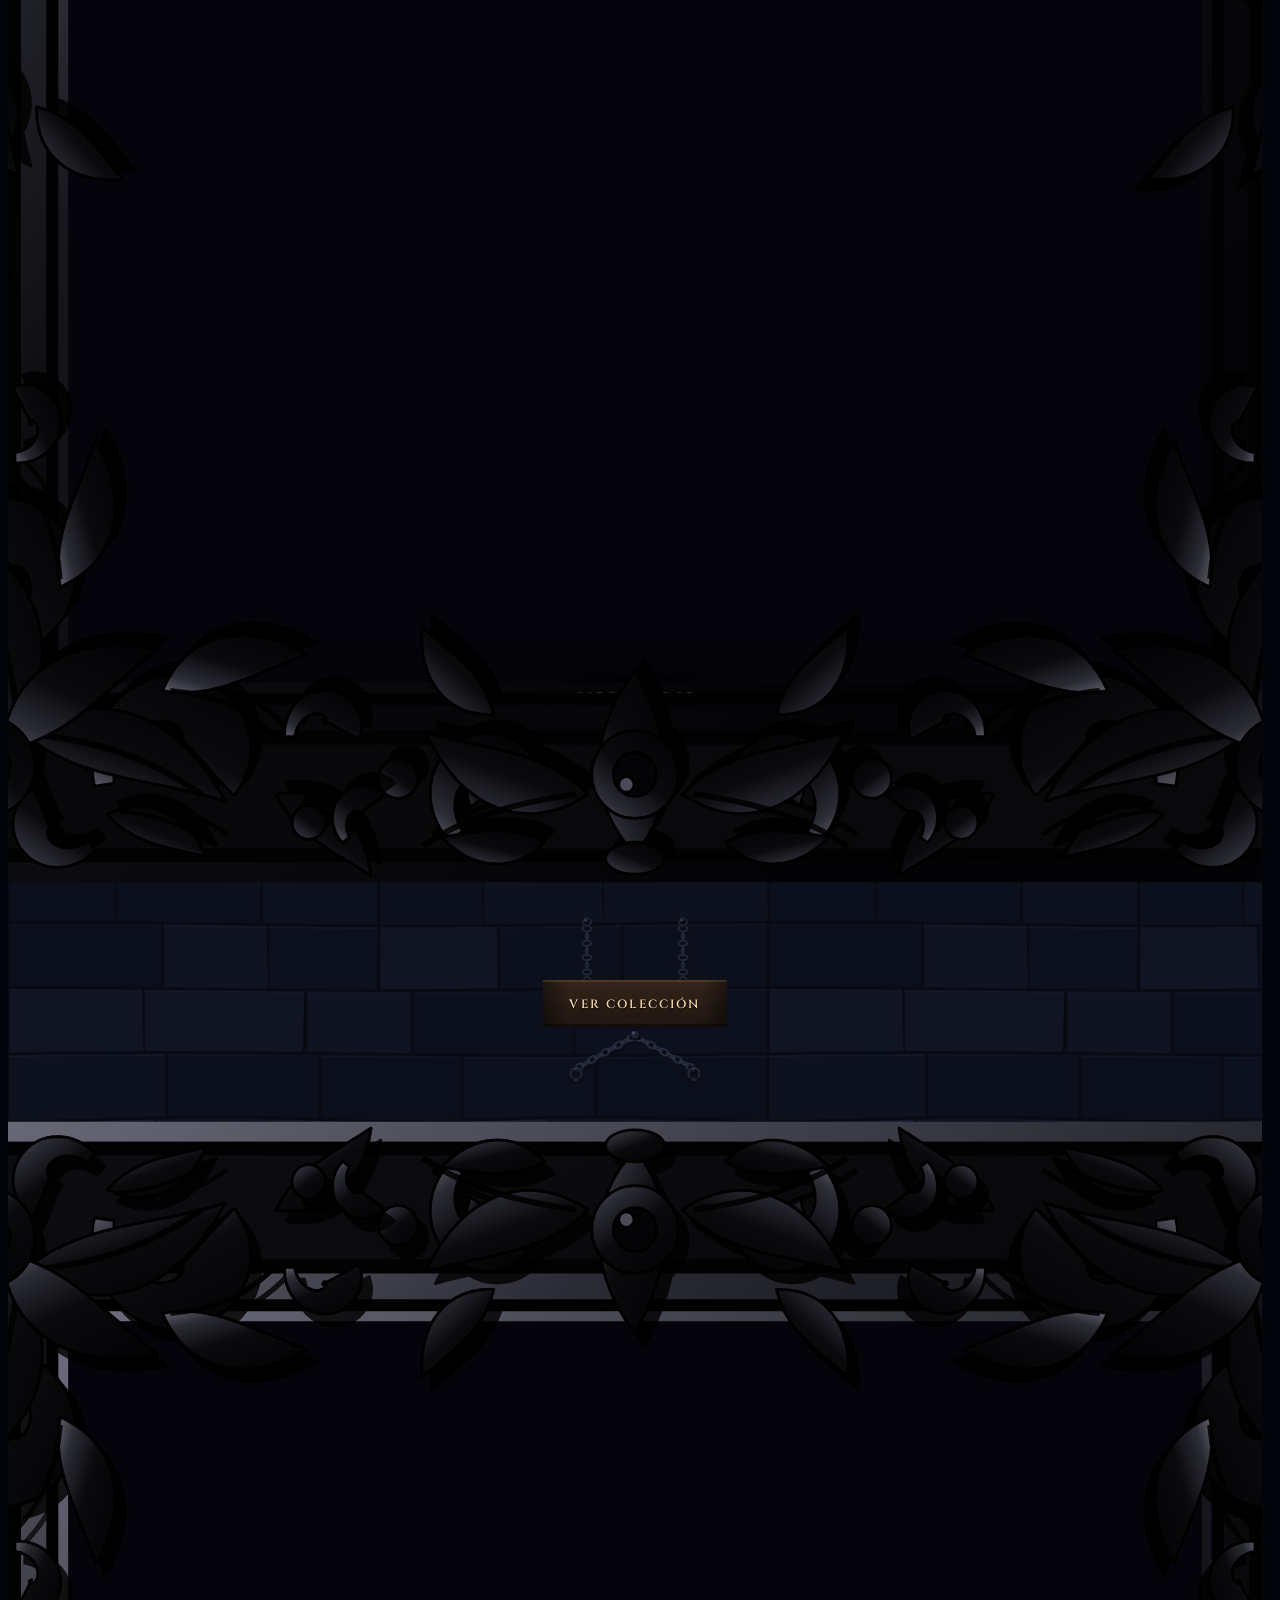
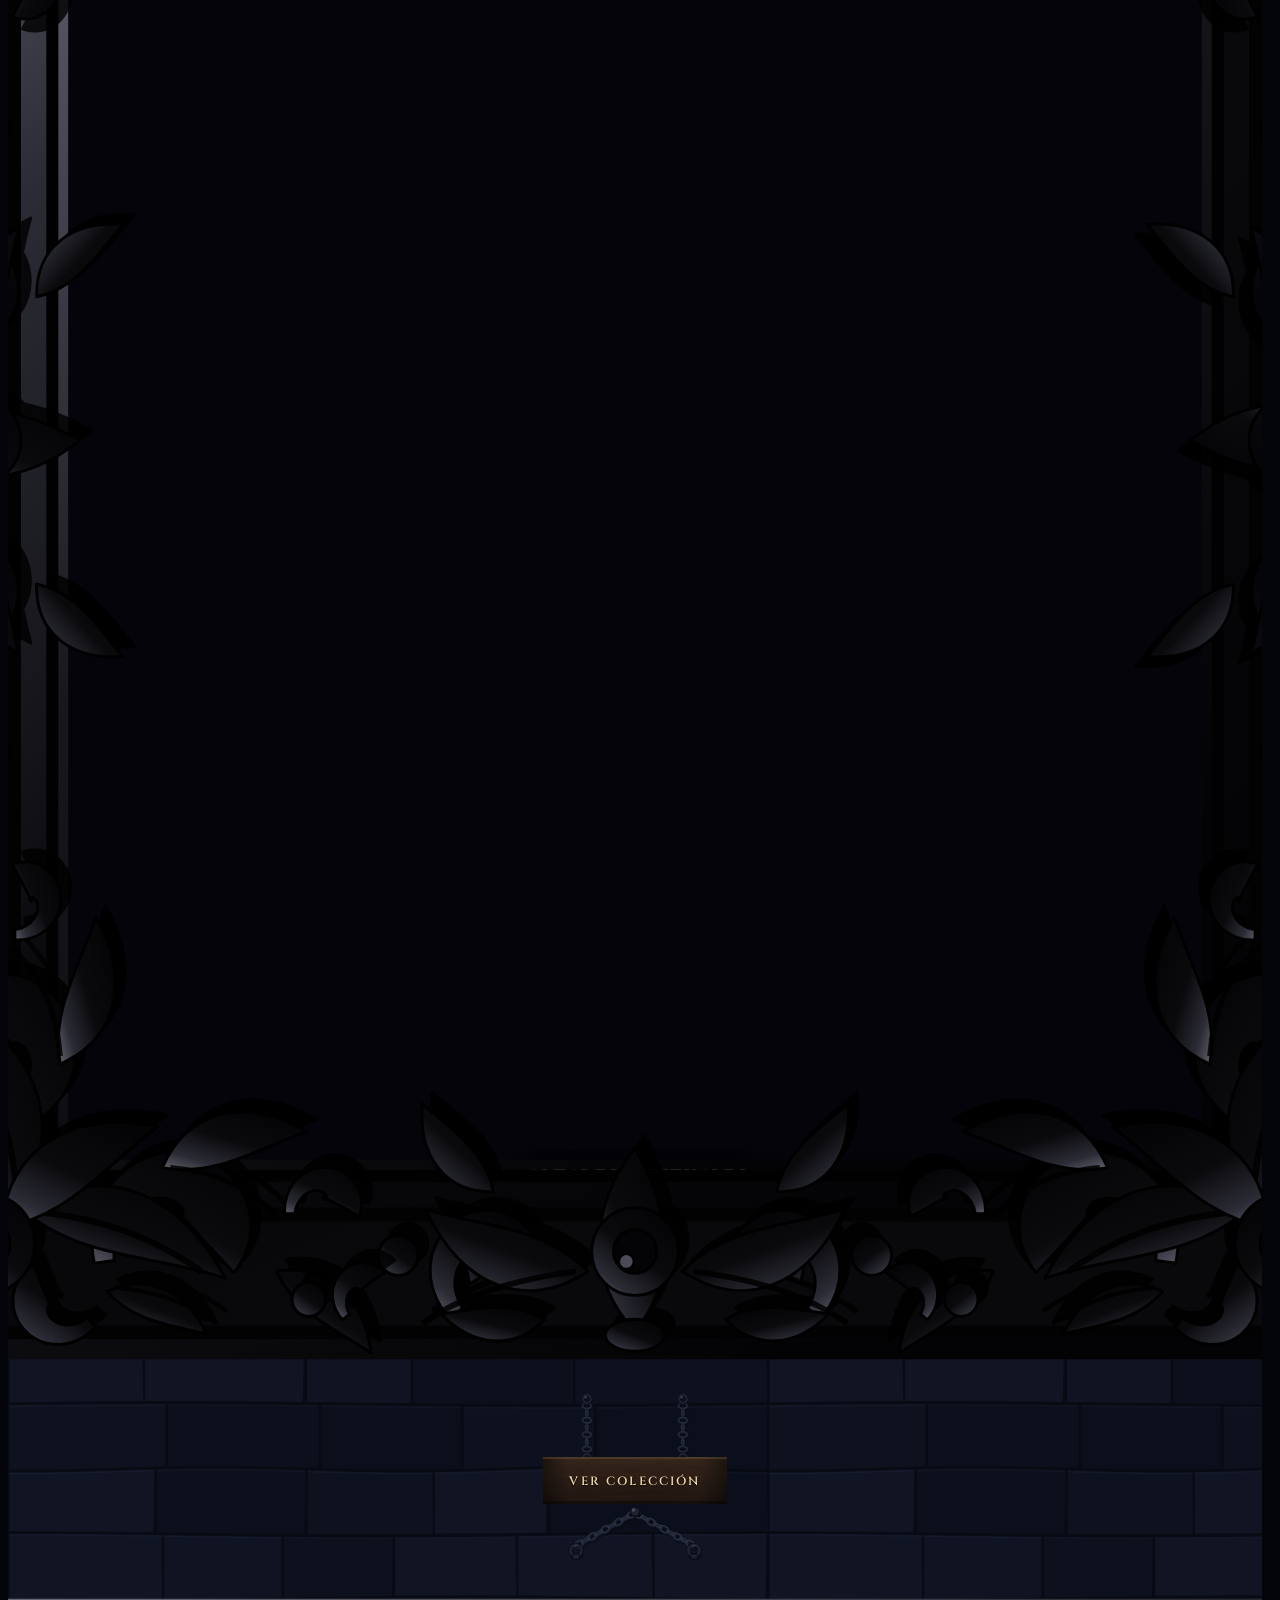
==== commit 846e7eff: "Update #15" ====
--- a/index.html
+++ b/index.html
@@ -29,6 +29,12 @@
   <link href="assets/css/main.css" rel="stylesheet">
   <!-- Capa gotica: se carga despues para poder reescribir la plantilla -->
   <link href="assets/css/gothic.css" rel="stylesheet">
+
+  <!-- El intro (el ciclo de dia a noche de la catedral) empieza aqui, antes del
+       primer pintado, para que el contenido no llegue a asomar. Si el visitante
+       no tiene JS la clase nunca se pone y la pagina se ve entera desde el
+       primer fotograma. -->
+  <script>document.documentElement.classList.add('is-loading');</script>
 
 </head>
 
@@ -57,6 +63,12 @@
             <h1 class="hero__title">Mortiz</h1>
             <p class="hero__sub">Gothic Homemaking - Oficial</p>
 
+            <a href="#gallery" class="hero__scroll" aria-label="Bajar al catálogo">
+              <span class="hero__scroll-line" aria-hidden="true"></span>
+              <span class="hero__scroll-label">Catálogo</span>
+              <i class="fa-solid fa-chevron-down" aria-hidden="true"></i>
+            </a>
+
           </div>
         </div>
       </div>
@@ -73,10 +85,12 @@
         </div>
       </div>
 
-      <div class="container" data-aos="fade-up" data-aos-delay="100">
+      <!-- La entrada la lleva cada cuadro, no el contenedor: asi el catalogo
+           se descuelga en cascada en vez de aparecer todo a la vez. -->
+      <div class="container">
         <div class="row justify-content-center">
 
-          <div class="col-6 col-md-6 col-lg-4 col-xl-3">
+          <div class="col-6 col-md-6 col-lg-4 col-xl-3" data-aos="fade-up">
             <a class="art" href="gallery-single.html" aria-label="Ver colección: Velas y Candelabros">
               <div class="art__hanger" aria-hidden="true"></div>
               <div class="art__frame">
@@ -94,7 +108,7 @@
             </a>
           </div><!-- End Gallery Item -->
 
-          <div class="col-6 col-md-6 col-lg-4 col-xl-3">
+          <div class="col-6 col-md-6 col-lg-4 col-xl-3" data-aos="fade-up" data-aos-delay="50">
             <a class="art" href="gallery-single.html" aria-label="Ver colección: Espejos y Marcos">
               <div class="art__hanger" aria-hidden="true"></div>
               <div class="art__frame">
@@ -112,7 +126,7 @@
             </a>
           </div><!-- End Gallery Item -->
 
-          <div class="col-6 col-md-6 col-lg-4 col-xl-3">
+          <div class="col-6 col-md-6 col-lg-4 col-xl-3" data-aos="fade-up" data-aos-delay="100">
             <a class="art" href="gallery-single.html" aria-label="Ver colección: Textiles y Cortinajes">
               <div class="art__hanger" aria-hidden="true"></div>
               <div class="art__frame">
@@ -130,7 +144,7 @@
             </a>
           </div><!-- End Gallery Item -->
 
-          <div class="col-6 col-md-6 col-lg-4 col-xl-3">
+          <div class="col-6 col-md-6 col-lg-4 col-xl-3" data-aos="fade-up" data-aos-delay="150">
             <a class="art" href="gallery-single.html" aria-label="Ver colección: Cristaleria">
               <div class="art__hanger" aria-hidden="true"></div>
               <div class="art__frame">
@@ -148,7 +162,7 @@
             </a>
           </div><!-- End Gallery Item -->
 
-          <div class="col-6 col-md-6 col-lg-4 col-xl-3">
+          <div class="col-6 col-md-6 col-lg-4 col-xl-3" data-aos="fade-up" data-aos-delay="200">
             <a class="art" href="gallery-single.html" aria-label="Ver colección: Arte y Cuadros">
               <div class="art__hanger" aria-hidden="true"></div>
               <div class="art__frame">
@@ -166,7 +180,7 @@
             </a>
           </div><!-- End Gallery Item -->
 
-          <div class="col-6 col-md-6 col-lg-4 col-xl-3">
+          <div class="col-6 col-md-6 col-lg-4 col-xl-3" data-aos="fade-up" data-aos-delay="250">
             <a class="art" href="gallery-single.html" aria-label="Ver colección: Mobiliario">
               <div class="art__hanger" aria-hidden="true"></div>
               <div class="art__frame">
@@ -184,7 +198,7 @@
             </a>
           </div><!-- End Gallery Item -->
 
-          <div class="col-6 col-md-6 col-lg-4 col-xl-3">
+          <div class="col-6 col-md-6 col-lg-4 col-xl-3" data-aos="fade-up" data-aos-delay="300">
             <a class="art" href="gallery-single.html" aria-label="Ver colección: Altares y Rituales">
               <div class="art__hanger" aria-hidden="true"></div>
               <div class="art__frame">
@@ -202,7 +216,7 @@
             </a>
           </div><!-- End Gallery Item -->
 
-          <div class="col-6 col-md-6 col-lg-4 col-xl-3">
+          <div class="col-6 col-md-6 col-lg-4 col-xl-3" data-aos="fade-up" data-aos-delay="350">
             <a class="art" href="gallery-single.html" aria-label="Ver colección: Jardin Nocturno">
               <div class="art__hanger" aria-hidden="true"></div>
               <div class="art__frame">
@@ -245,13 +259,10 @@
   <!-- Atmosfera: vineta y grano sobre toda la escena -->
   <div class="atmos" aria-hidden="true"></div>
 
-  <!-- Scroll Top -->
-  <a href="#" id="scroll-top" class="scroll-top d-flex align-items-center justify-content-center" aria-label="Volver arriba"><i class="fa-solid fa-arrow-up"></i></a>
-
-  <!-- Preloader -->
-  <div id="preloader">
-    <div class="line"></div>
-  </div>
+  <!-- Contacto: WhatsApp. OJO: cambiar el href por el enlace real
+       (https://wa.me/<numero>) antes de publicar. -->
+  <a href="#" target="_blank" rel="noopener" class="contact-fab d-flex align-items-center justify-content-center" aria-label="Escribinos por WhatsApp"><span class="contact-fab__hook" aria-hidden="true"></span><i class="fa-brands fa-whatsapp"></i></a>
+
 
   <!-- Vendor JS Files -->
   <script src="assets/vendor/bootstrap/js/bootstrap.bundle.min.js"></script>
@@ -262,6 +273,8 @@
 
   <!-- Main JS File -->
   <script src="assets/js/main.js"></script>
+  <!-- Capa gotica: el intro. Despues de main.js para poder refrescar AOS. -->
+  <script src="assets/js/gothic.js"></script>
 
 </body>
 
--- a/assets/css/gothic.css
+++ b/assets/css/gothic.css
@@ -10,8 +10,9 @@
 *   4. Portada (hero)
 *   5. Catalogo: cuadros colgados del muro
 *   6. Pie de pagina
-*   7. Detalles: scrollbar, seleccion, boton de subir, precarga
-*   8. Movimiento reducido
+*   7. Detalles: scrollbar, seleccion, boton de subir
+*   8. Intro: el ciclo de dia a noche
+*   9. Movimiento reducido
 */
 
 /*--------------------------------------------------------------
@@ -195,7 +196,7 @@
 --------------------------------------------------------------*/
 .hero {
   min-height: 82vh;
-  padding: 132px 0 72px 0;
+  padding: 172px 0 72px 0;
   text-align: center;
 }
 
@@ -252,10 +253,57 @@
   color: color-mix(in srgb, var(--default-color), transparent 38%);
 }
 
+/* Aviso de que hay mas pagina debajo. Primera version (solo un filete de 1px
+   y un chevron de 12px) se perdia contra la fachada: nada tan fino compite
+   con una catedral entera de fondo. Esta pesa mas: la etiqueta le da un
+   segundo apoyo ademas del icono, el resplandor (drop-shadow, no text-shadow:
+   asi alcanza tambien a la linea y al icono) la separa del fondo, y el
+   bamboleo es mas amplio para que se note aunque no se este mirando fijo. */
+.hero__scroll {
+  display: inline-flex;
+  flex-direction: column;
+  align-items: center;
+  gap: 12px;
+  margin-top: 56px;
+  color: var(--candle);
+  text-decoration: none;
+  filter: drop-shadow(0 0 10px rgb(199 154 78 / 0.55));
+  animation: hero-scroll-bob 2.2s ease-in-out infinite;
+}
+
+.hero__scroll:hover,
+.hero__scroll:focus-visible {
+  color: var(--gold);
+}
+
+.hero__scroll-line {
+  width: 2px;
+  height: 44px;
+  background: linear-gradient(180deg, transparent, currentColor 55%, currentColor);
+}
+
+.hero__scroll-label {
+  font-family: var(--nav-font);
+  font-size: 12px;
+  font-weight: 700;
+  letter-spacing: 0.34em;
+  text-indent: 0.34em;
+  text-transform: uppercase;
+}
+
+.hero__scroll i {
+  font-size: 17px;
+}
+
+@keyframes hero-scroll-bob {
+  0%, 100% { transform: translateY(0);    opacity: 0.82; }
+  50%      { transform: translateY(14px); opacity: 1; }
+}
+
 @media (max-width: 768px) {
   .hero {
     min-height: 74vh;
-    padding-top: 96px;
+    padding-top: 128px;
   }
 
   .hero__sub {
@@ -425,12 +473,14 @@
 /* Cartel de madera colgado de dos cadenas verticales del canto del marco.
    La madera se REPITE en vez de estirarse, asi el cartel mide lo que pida el
    texto sin que la veta se deforme.
-   z-index 1, por debajo del 2 de la talla: el tramo de cadena que se solapa con
-   el marco queda POR DETRAS, como enganchado al dorso. El cartel no se tapa
-   porque cuelga por debajo del marco y no llega a solaparse con el. */
+   SIN z-index aqui a proposito: con uno puesto, el cartel abre su propio
+   contexto de apilado y se lleva las cadenas (su ::before/::after) adentro
+   como un solo bloque. Ese bloque, por ir despues del marco en el HTML,
+   terminaba pintandose ENCIMA de la talla en vez de detras. Dejandolo en
+   z-index:auto, el cartel entra en el mismo nivel que las demas piezas de
+   .art y las cadenas (mas abajo, z-index negativo) sí quedan por detras. */
 .art__plaque {
   position: relative;
-  z-index: 2;
   display: inline-block;
   margin-top: 38px;
   padding: 12px 26px 13px;
@@ -457,13 +507,15 @@
 }
 
 /* Las dos cadenas. Van en % del ancho, asi acompañan al cartel mida lo que mida.
-   Quedan por detras del cartel para que parezcan parte del agarre y no una
-   capa puesta encima de la madera. */
+   z-index NEGATIVO (no 0): asi quedan por detras tanto de la talla del marco
+   como de la propia madera del cartel, y no encima de ninguna de las dos. Con
+   .art__plaque sin z-index propio, este valor se compara directo contra el
+   resto de .art (isolation: isolate mas arriba es lo que hace de techo). */
 .art__plaque::before,
 .art__plaque::after {
   content: "";
   position: absolute;
-  z-index: 0;
+  z-index: -1;
   bottom: calc(100% - 5px);
   width: 14px;
   height: 68px;
@@ -704,51 +756,257 @@
 }
 
 html {
-  scrollbar-color: var(--gold-soft) #06070d;
+  /* Sin dorado ni amarillo: mismos grises de piedra que el resto del sitio */
+  scrollbar-color: var(--stone-edge) var(--stone);
   scrollbar-width: thin;
-}
-
-::-webkit-scrollbar { width: 10px; }
-::-webkit-scrollbar-track { background: #06070d; }
+  /* El hueco se reserva siempre: el intro bloquea el scroll y sin esto la
+     pagina pegaria un salto lateral al abrirse. */
+  scrollbar-gutter: stable;
+}
+
+/* Track: mismo muro de piedra del resto del sitio, no un negro plano */
+::-webkit-scrollbar { width: 8px; }
+::-webkit-scrollbar-track {
+  background: linear-gradient(180deg, var(--stone), #06070d);
+  box-shadow: inset 0 0 6px rgb(0 0 0 / 0.6);
+}
+
+/* Thumb: piedra clara sobre piedra oscura, sin color de acento */
 ::-webkit-scrollbar-thumb {
-  background: linear-gradient(180deg, var(--gold-soft), #3c3010);
-  border: 2px solid #06070d;
+  background: var(--stone-edge);
+  border: 1px solid var(--stone);
   border-radius: 10px;
 }
-::-webkit-scrollbar-thumb:hover { background: var(--gold); }
-
-/* Boton de subir: arco de piedra con filo dorado */
-.scroll-top {
-  right: 22px;
-  width: 46px;
-  height: 52px;
-  border-radius: 23px 23px 4px 4px;
+::-webkit-scrollbar-thumb:hover {
+  background: #2c3350;
+}
+
+/* Boton de contacto: un medallon de bronce viejo, no un circulo con marco
+   dorado. La diferencia con el intento anterior (un aro brillante con una
+   argolla dibujada) esta en el material: relieve tallado por dentro (sombras
+   inset, no un borde plano), grano de metal envejecido (el mismo grain.png
+   de .atmos), y una cadena DE VERDAD (el chain-v.svg del cartel, no una
+   argolla de CSS) de la que cuelga. La idea es que se lea como un objeto
+   colgado en la escena, no como un icono con decoracion alrededor.
+   Antes esto era el arco del boton de "subir" (main.js lo mostraba solo tras
+   pasar 100px de scroll, via .scroll-top.active). Un boton de contacto no
+   puede jugar a las escondidas: tiene que verse desde el primer segundo. Por
+   eso ya no usa la clase .scroll-top (main.js ya no la toca) y trae su propio
+   position/z-index en vez de heredarlo de main.css. */
+.contact-fab {
+  position: fixed;
+  right: 24px;
+  bottom: 24px;
+  z-index: 99999;
+  width: 56px;
+  height: 56px;
+  border-radius: 50%;
+  background: radial-gradient(120% 120% at 35% 22%, #4a3a1c, #1c1408 78%);
+  border: 1px solid color-mix(in srgb, var(--gold-soft), transparent 15%);
+  box-shadow:
+    inset 2px 2px 4px rgb(0 0 0 / 0.65),
+    inset -1px -1px 2px rgb(255 220 150 / 0.18),
+    0 8px 18px rgb(0 0 0 / 0.7);
+  transition: box-shadow 0.3s ease;
+}
+
+/* La repisa de piedra clavada arriba, con su argolla forjada: sin esto el
+   medallon colgaba de la nada, como si flotara. Es un elemento real (no un
+   pseudo) porque .contact-fab ya usa sus dos unicos pseudo-elementos en la
+   cadena y en el grano. */
+.contact-fab__hook {
+  position: absolute;
+  bottom: 100%;
+  left: 50%;
+  transform: translateX(-50%);
+  width: 26px;
+  height: 16px;
   background: linear-gradient(180deg, var(--stone-edge), var(--stone));
-  border: 1px solid color-mix(in srgb, var(--gold), transparent 62%);
-  box-shadow: 0 8px 22px rgb(0 0 0 / 0.7);
-}
-
-.scroll-top i {
-  font-size: 18px;
-  color: var(--gold);
-}
-
-.scroll-top:hover {
-  background: linear-gradient(180deg, #262c42, #10131e);
-  border-color: var(--gold);
-}
-
-.scroll-top.active { bottom: 22px; }
-
-/* Precarga: la linea que se abre pasa de blanca a dorada */
-#preloader .line:before { background-color: var(--gold); }
+  border: 1px solid color-mix(in srgb, var(--gold-soft), transparent 30%);
+  border-radius: 4px 4px 3px 3px;
+  box-shadow: 0 3px 6px rgb(0 0 0 / 0.6);
+  pointer-events: none;
+}
+
+.contact-fab__hook::after {
+  content: "";
+  position: absolute;
+  bottom: -6px;
+  left: 50%;
+  transform: translateX(-50%);
+  width: 9px;
+  height: 9px;
+  border-radius: 50%;
+  border: 2px solid color-mix(in srgb, var(--gold-soft), transparent 10%);
+  background: var(--stone);
+}
+
+/* La cadena: un tramo corto del mismo SVG que cuelga el cartel del catalogo,
+   no una argolla dibujada. Arranca 10px por encima del canto del medallon
+   para meterse detras de la argolla (::before pinta antes que .contact-fab__
+   hook en el orden de pintado, asi que el soporte queda siempre por delante
+   y no se ve la union). */
+.contact-fab::before {
+  content: "";
+  position: absolute;
+  bottom: calc(100% + 10px);
+  left: 50%;
+  transform: translateX(-50%);
+  width: 14px;
+  height: 20px;
+  background: url("../img/ui/chain-v.svg") no-repeat center top;
+  background-size: 14px 68px;
+  filter: sepia(0.4) saturate(0.6) brightness(0.85);
+  opacity: 0.9;
+  pointer-events: none;
+}
+
+/* Textura de metal envejecido. mix-blend-mode aqui SI es barato (a diferencia
+   del de .atmos, que advierte lo contrario): esto no anima y mide 56x56px, no
+   la pantalla entera. */
+.contact-fab::after {
+  content: "";
+  position: absolute;
+  inset: 0;
+  border-radius: 50%;
+  background: url("../img/ui/grain.png") repeat;
+  background-size: 120px;
+  opacity: 0.35;
+  mix-blend-mode: overlay;
+  pointer-events: none;
+}
+
+.contact-fab i {
+  position: relative;
+  z-index: 1;
+  font-size: 24px;
+  color: #cbaa5c;
+  text-shadow:
+    0 1px 0 rgb(255 235 180 / 0.25),
+    0 -1px 1px rgb(0 0 0 / 0.6);
+}
+
+.contact-fab:hover,
+.contact-fab:focus-visible {
+  box-shadow:
+    inset 2px 2px 4px rgb(0 0 0 / 0.65),
+    inset -1px -1px 2px rgb(255 220 150 / 0.28),
+    0 8px 18px rgb(0 0 0 / 0.7),
+    0 0 16px color-mix(in srgb, var(--candle), transparent 65%);
+}
 
 /*--------------------------------------------------------------
-# 8. Movimiento reducido
+# 8. Intro: el ciclo de dia a noche
+--------------------------------------------------------------*/
+/* Los estados los mueve assets/js/gothic.js. Sin JS no se anade ninguna clase
+   y nada de esto llega a aplicarse: la pagina se ve entera desde el principio. */
+
+/* Nada de scroll mientras el contenido esta fuera de sitio */
+html.is-loading,
+html.is-revealing {
+  overflow: hidden;
+}
+
+/* El contenido espera escondido. Sin clicks: esta ahi, solo que no se ve.
+   El bloque entero ya NO se desplaza: mover main y footer de una pieza hacia
+   que todo entrase como un ladrillo. Ahora solo se funde, y el movimiento lo
+   pone cada elemento por su cuenta (mas abajo). */
+html.is-loading body > .main,
+html.is-loading body > .footer {
+  opacity: 0;
+  pointer-events: none;
+}
+
+body > .main,
+body > .footer {
+  transition: opacity 800ms ease;
+}
+
+/* LA ENTRADA DE LA PORTADA
+   El nombre, el subtitulo y el aviso de scroll suben uno detras de otro. Curva
+   con frenada larga al final (el ultimo tramo casi no se mueve): es lo que
+   hace que se sienta suave y no un deslizamiento mecanico. */
+html.is-loading .hero__title,
+html.is-loading .hero__sub,
+html.is-loading .hero__scroll {
+  opacity: 0;
+  transform: translate3d(0, 46px, 0);
+}
+
+.hero__title,
+.hero__sub,
+.hero__scroll {
+  transition:
+    opacity 1000ms cubic-bezier(0.22, 0.68, 0.24, 1),
+    transform 1250ms cubic-bezier(0.16, 0.8, 0.24, 1);
+}
+
+.hero__title  { transition-delay: 80ms; }
+.hero__sub    { transition-delay: 320ms; }
+.hero__scroll { transition-delay: 520ms; }
+
+/* El parpadeo de vela del titulo (@keyframes candle) y el bamboleo del aviso
+   de scroll (@keyframes hero-scroll-bob) tienen que esperar a que termine la
+   entrada. Una animacion MANDA sobre una transicion de la misma propiedad, y
+   las dos tocan opacity: si corren desde el principio se comen el fundido y
+   aparecen de golpe. */
+html.is-loading .hero__title,
+html.is-revealing .hero__title,
+html.is-loading .hero__scroll,
+html.is-revealing .hero__scroll {
+  animation: none;
+}
+
+/* EL CATALOGO
+   Queda por debajo del pliegue, asi que su entrada no la dispara el intro sino
+   AOS al llegar con el scroll. Aqui solo se le corrige el gesto: 100px de
+   recorrido era un salto, y la curva de la plantilla (ease-in-out) arranca
+   lenta y llega de golpe, justo al reves de lo que se quiere.
+   El doble [data-aos] es para ganarle en especificidad a aos.css sin !important. */
+[data-aos="fade-up"][data-aos] {
+  transform: translate3d(0, 54px, 0);
+  transition-timing-function: cubic-bezier(0.16, 0.8, 0.24, 1);
+}
+
+/* La catedral aparece sola sobre el negro. El anochecer en si va dentro de
+   cathedral.svg; aqui solo acompanan las dos capas que el SVG no controla. */
+html.is-loading .backdrop {
+  opacity: 0;
+  transition: opacity 1200ms ease;
+}
+
+html.is-intro .backdrop { opacity: 1; }
+
+/* El velo negro que hace legible el texto no puede estar puesto de dia: se
+   echa encima al mismo ritmo que se pone el sol. */
+html.is-intro .backdrop__sky::after {
+  animation: veil-fall 2s ease-in forwards;
+}
+
+/* Y la vineta con el grano se cierra igual: de dia la escena se ve limpia. */
+html.is-intro .atmos {
+  animation: atmos-fall 2s ease-in forwards;
+}
+
+@keyframes veil-fall {
+  0%   { opacity: 0; }
+  55%  { opacity: 0.35; }
+  100% { opacity: 1; }
+}
+
+@keyframes atmos-fall {
+  0%   { opacity: 0.25; }
+  55%  { opacity: 0.6; }
+  100% { opacity: 1; }
+}
+
+/*--------------------------------------------------------------
+# 9. Movimiento reducido
 --------------------------------------------------------------*/
 @media (prefers-reduced-motion: reduce) {
   .backdrop__fog,
-  .hero__title {
+  .hero__title,
+  .hero__scroll {
     animation: none;
   }
 
@@ -765,4 +1023,16 @@
   .art:hover .art__canvas img {
     transform: scale(1.01);
   }
-}
+
+  /* El anochecer se queda: son fundidos y un astro cruzando despacio, no el
+     tipo de movimiento que marea. Lo que se quita son las subidas: el nombre,
+     el subtitulo, el aviso de scroll y los cuadros del catalogo entran con un
+     fundido y ya, sin desplazarse. Ojo: aqui se anula el TRANSFORM, no la
+     entrada entera, o el contenido apareceria de golpe. */
+  html.is-loading .hero__title,
+  html.is-loading .hero__sub,
+  html.is-loading .hero__scroll,
+  [data-aos="fade-up"][data-aos] {
+    transform: none;
+  }
+}
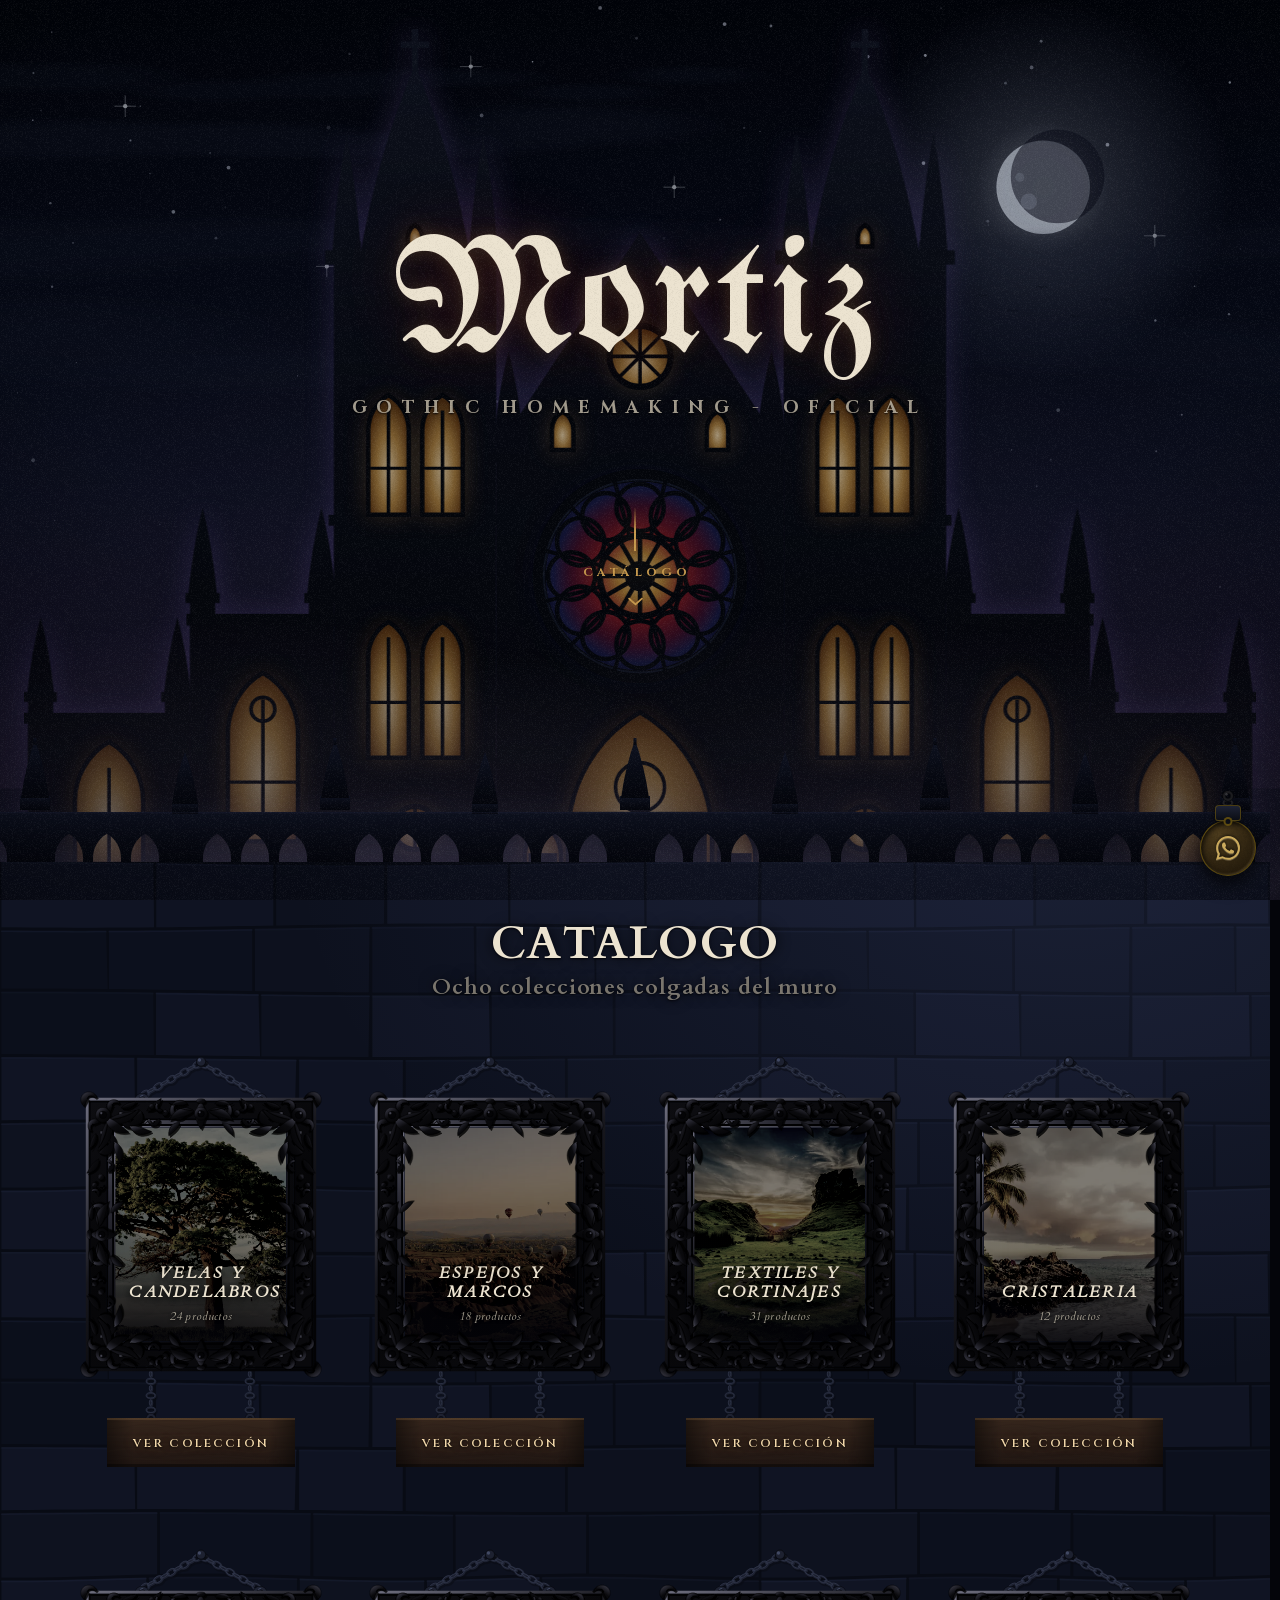
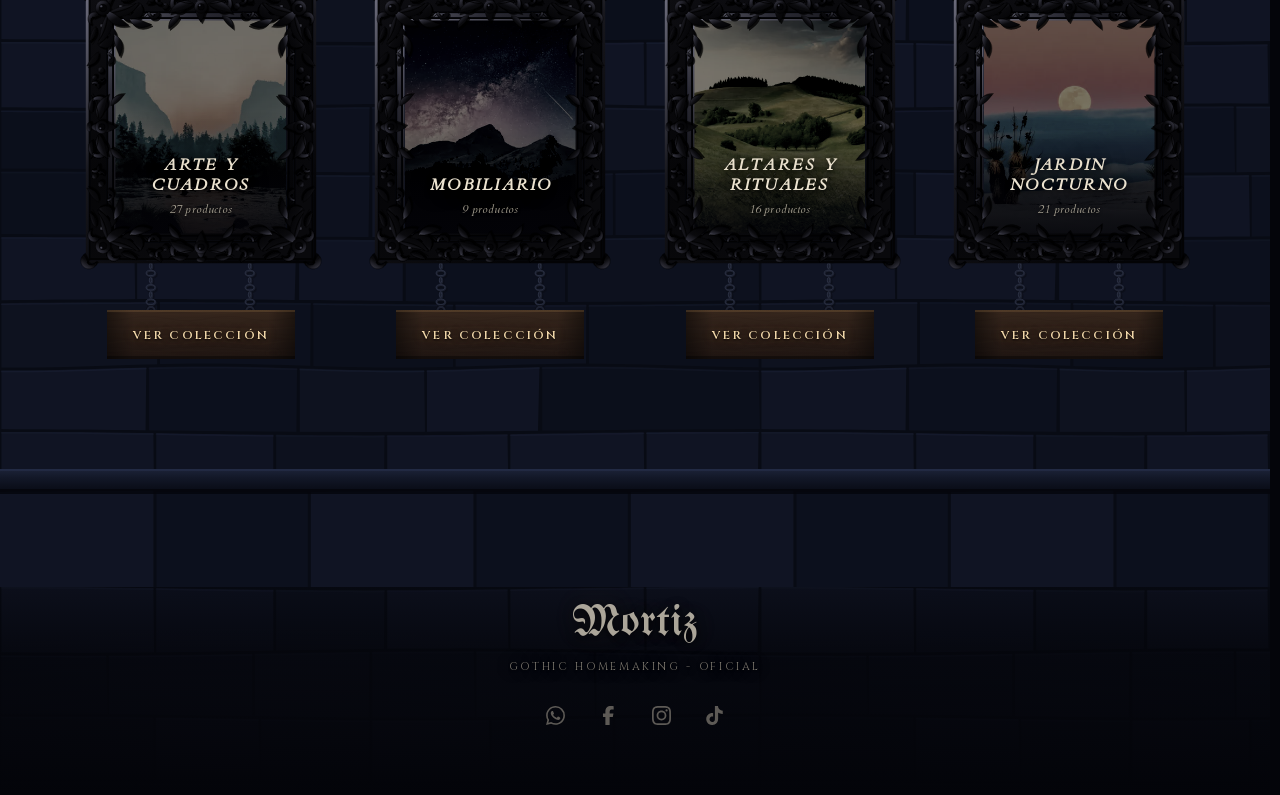
==== commit 99f60847: "Update #16" ====
--- a/index.html
+++ b/index.html
@@ -1,101 +1,187 @@
-<!DOCTYPE html>
+<!doctype html>
 <html lang="es">
 
 <head>
   <meta charset="utf-8">
-  <meta content="width=device-width, initial-scale=1.0" name="viewport">
+  <meta name="viewport" content="width=device-width, initial-scale=1">
   <title>Mortiz &middot; Gothic Homemaking</title>
   <meta name="description" content="Objetos para habitar la penumbra. Catalogo de decoracion gotica para el hogar.">
-  <meta name="keywords" content="decoracion gotica, hogar gotico, velas, candelabros, vitrales">
   <meta name="theme-color" content="#04050a">
 
-  <!-- Favicons -->
-  <link href="assets/img/favicon.png" rel="icon">
-  <link href="assets/img/apple-touch-icon.png" rel="apple-touch-icon">
-
-  <!-- Fonts -->
-  <link href="https://fonts.googleapis.com" rel="preconnect">
-  <link href="https://fonts.gstatic.com" rel="preconnect" crossorigin>
-  <link href="https://fonts.googleapis.com/css2?family=Cardo:ital,wght@0,400;0,700;1,400&family=Cinzel:wght@400;500;600;700&family=Cinzel+Decorative:wght@400;700&family=UnifrakturMaguntia&display=swap" rel="stylesheet">
-
-  <!-- Vendor CSS Files -->
-  <link href="assets/vendor/bootstrap/css/bootstrap.min.css" rel="stylesheet">
-  <link href="assets/vendor/fontawesome/css/all.min.css" rel="stylesheet">
-  <link href="assets/vendor/aos/aos.css" rel="stylesheet">
-  <link href="assets/vendor/glightbox/css/glightbox.min.css" rel="stylesheet">
-  <link href="assets/vendor/swiper/swiper-bundle.min.css" rel="stylesheet">
-
-  <!-- Main CSS File -->
-  <link href="assets/css/main.css" rel="stylesheet">
-  <!-- Capa gotica: se carga despues para poder reescribir la plantilla -->
-  <link href="assets/css/gothic.css" rel="stylesheet">
-
-  <!-- El intro (el ciclo de dia a noche de la catedral) empieza aqui, antes del
-       primer pintado, para que el contenido no llegue a asomar. Si el visitante
-       no tiene JS la clase nunca se pone y la pagina se ve entera desde el
-       primer fotograma. -->
-  <script>document.documentElement.classList.add('is-loading');</script>
-
+  <link rel="icon" href="assets/img/favicon.png">
+  <link rel="apple-touch-icon" href="assets/img/apple-touch-icon.png">
+
+  <link rel="preload" href="assets/fonts/unifraktur-mortiz.woff2" as="font" type="font/woff2" crossorigin>
+  <link rel="preload" href="assets/fonts/cinzel.woff2" as="font" type="font/woff2" crossorigin>
+  <link rel="stylesheet" href="assets/css/styles.css">
+
+  <script>document.documentElement.classList.add("js", "intro", "dusk");</script>
 </head>
 
-<body class="index-page">
-
-  <!-- Fondo del sitio: la catedral, la niebla y el velo que oscurece -->
+<body>
+
+  <svg class="sprite" aria-hidden="true" xmlns="http://www.w3.org/2000/svg">
+    <symbol id="icon-chevron" viewBox="0 0 24 24">
+      <path d="M3 8 12 16l9-8"/>
+    </symbol>
+    <symbol id="icon-whatsapp" viewBox="0 0 24 24">
+      <path d="M17.472 14.382c-.297-.149-1.758-.867-2.03-.967-.273-.099-.471-.148-.67.15-.197.297-.767.966-.94 1.164-.173.199-.347.223-.644.075-.297-.15-1.255-.463-2.39-1.475-.883-.788-1.48-1.761-1.653-2.059-.173-.297-.018-.458.13-.606.134-.133.298-.347.446-.52.149-.174.198-.298.298-.497.099-.198.05-.371-.025-.52-.075-.149-.669-1.612-.916-2.207-.242-.579-.487-.5-.669-.51-.173-.008-.371-.01-.57-.01-.198 0-.52.074-.792.372-.272.297-1.04 1.016-1.04 2.479 0 1.462 1.065 2.875 1.213 3.074.149.198 2.096 3.2 5.077 4.487.709.306 1.262.489 1.694.625.712.227 1.36.195 1.871.118.571-.085 1.758-.719 2.006-1.413.248-.694.248-1.289.173-1.413-.074-.124-.272-.198-.57-.347m-5.421 7.403h-.004a9.87 9.87 0 01-5.031-1.378l-.361-.214-3.741.982.998-3.648-.235-.374a9.86 9.86 0 01-1.51-5.26c.001-5.45 4.436-9.884 9.888-9.884 2.64 0 5.122 1.03 6.988 2.898a9.825 9.825 0 012.893 6.994c-.003 5.45-4.437 9.884-9.885 9.884m8.413-18.297A11.815 11.815 0 0012.05 0C5.495 0 .16 5.335.157 11.892c0 2.096.547 4.142 1.588 5.945L.057 24l6.305-1.654a11.882 11.882 0 005.683 1.448h.005c6.554 0 11.89-5.335 11.893-11.893a11.821 11.821 0 00-3.48-8.413Z"/>
+    </symbol>
+    <symbol id="icon-facebook" viewBox="6.627 4.486 11.342 19.47">
+      <path d="M9.101 23.956v-8.245H6.627v-3.667h2.474v-1.58c0-4.085 1.848-5.978 5.858-5.978.401 0 .955.042 1.468.103a8.68 8.68 0 0 1 1.141.195v3.325a8.623 8.623 0 0 0-.653-.036 26.805 26.805 0 0 0-.733-.009c-.707 0-1.259.096-1.675.309a1.686 1.686 0 0 0-.679.622c-.258.42-.374.995-.374 1.752v1.297h3.919l-.386 2.103-.287 1.564h-3.246v8.245Z"/>
+    </symbol>
+    <symbol id="icon-instagram" viewBox="0 0 24 24">
+      <path d="M7.0301.084c-1.2768.0602-2.1487.264-2.911.5634-.7888.3075-1.4575.72-2.1228 1.3877-.6652.6677-1.075 1.3368-1.3802 2.127-.2954.7638-.4956 1.6365-.552 2.914-.0564 1.2775-.0689 1.6882-.0626 4.947.0062 3.2586.0206 3.6671.0825 4.9473.061 1.2765.264 2.1482.5635 2.9107.308.7889.72 1.4573 1.388 2.1228.6679.6655 1.3365 1.0743 2.1285 1.38.7632.295 1.6361.4961 2.9134.552 1.2773.056 1.6884.069 4.9462.0627 3.2578-.0062 3.668-.0207 4.9478-.0814 1.28-.0607 2.147-.2652 2.9098-.5633.7889-.3086 1.4578-.72 2.1228-1.3881.665-.6682 1.0745-1.3378 1.3795-2.1284.2957-.7632.4966-1.636.552-2.9124.056-1.2809.0692-1.6898.063-4.948-.0063-3.2583-.021-3.6668-.0817-4.9465-.0607-1.2797-.264-2.1487-.5633-2.9117-.3084-.7889-.72-1.4568-1.3876-2.1228C21.2982 1.33 20.628.9208 19.8378.6165 19.074.321 18.2017.1197 16.9244.0645 15.6471.0093 15.236-.005 11.977.0014 8.718.0076 8.31.0215 7.0301.0839m.1402 21.6932c-1.17-.0509-1.8053-.2453-2.2287-.408-.5606-.216-.96-.4771-1.3819-.895-.422-.4178-.6811-.8186-.9-1.378-.1644-.4234-.3624-1.058-.4171-2.228-.0595-1.2645-.072-1.6442-.079-4.848-.007-3.2037.0053-3.583.0607-4.848.05-1.169.2456-1.805.408-2.2282.216-.5613.4762-.96.895-1.3816.4188-.4217.8184-.6814 1.3783-.9003.423-.1651 1.0575-.3614 2.227-.4171 1.2655-.06 1.6447-.072 4.848-.079 3.2033-.007 3.5835.005 4.8495.0608 1.169.0508 1.8053.2445 2.228.408.5608.216.96.4754 1.3816.895.4217.4194.6816.8176.9005 1.3787.1653.4217.3617 1.056.4169 2.2263.0602 1.2655.0739 1.645.0796 4.848.0058 3.203-.0055 3.5834-.061 4.848-.051 1.17-.245 1.8055-.408 2.2294-.216.5604-.4763.96-.8954 1.3814-.419.4215-.8181.6811-1.3783.9-.4224.1649-1.0577.3617-2.2262.4174-1.2656.0595-1.6448.072-4.8493.079-3.2045.007-3.5825-.006-4.848-.0608M16.953 5.5864A1.44 1.44 0 1 0 18.39 4.144a1.44 1.44 0 0 0-1.437 1.4424M5.8385 12.012c.0067 3.4032 2.7706 6.1557 6.173 6.1493 3.4026-.0065 6.157-2.7701 6.1506-6.1733-.0065-3.4032-2.771-6.1565-6.174-6.1498-3.403.0067-6.156 2.771-6.1496 6.1738M8 12.0077a4 4 0 1 1 4.008 3.9921A3.9996 3.9996 0 0 1 8 12.0077"/>
+    </symbol>
+    <symbol id="icon-tiktok" viewBox="0 0 24 24">
+      <path d="M12.525.02c1.31-.02 2.61-.01 3.91-.02.08 1.53.63 3.09 1.75 4.17 1.12 1.11 2.7 1.62 4.24 1.79v4.03c-1.44-.05-2.89-.35-4.2-.97-.57-.26-1.1-.59-1.62-.93-.01 2.92.01 5.84-.02 8.75-.08 1.4-.54 2.79-1.35 3.94-1.31 1.92-3.58 3.17-5.91 3.21-1.43.08-2.86-.31-4.08-1.03-2.02-1.19-3.44-3.37-3.65-5.71-.02-.5-.03-1-.01-1.49.18-1.9 1.12-3.72 2.58-4.96 1.66-1.44 3.98-2.13 6.15-1.72.02 1.48-.04 2.96-.04 4.44-.99-.32-2.15-.23-3.02.37-.63.41-1.11 1.04-1.36 1.75-.21.51-.15 1.07-.14 1.61.24 1.64 1.82 3.02 3.5 2.87 1.12-.01 2.19-.66 2.77-1.61.19-.33.4-.67.41-1.06.1-1.79.06-3.57.07-5.36.01-4.03-.01-8.05.02-12.07z"/>
+    </symbol>
+  </svg>
+
   <div class="backdrop" aria-hidden="true">
-    <!-- Va en <object> y no en background-image: como imagen de fondo el
-         navegador no ejecuta el CSS interno del SVG y el cielo queda quieto. -->
     <div class="backdrop__sky">
-      <object type="image/svg+xml" data="assets/img/background/cathedral.svg"
-              tabindex="-1" aria-hidden="true"></object>
+      <svg class="sky" xmlns="http://www.w3.org/2000/svg" viewBox="0 0 1600 1000"
+           width="100%" height="100%" preserveAspectRatio="xMidYMin slice">
+    <defs>
+    <linearGradient id="sky-g-sky" x1="0" y1="0" x2="0" y2="1">
+    <stop offset="0"    stop-color="#02030a"/>
+    <stop offset=".28"  stop-color="#070a18"/>
+    <stop offset=".55"  stop-color="#0e1226"/>
+    <stop offset=".78"  stop-color="#1a1730"/>
+    <stop offset="1"    stop-color="#2b2038"/>
+    </linearGradient>
+    <radialGradient id="sky-g-horizon" cx=".5" cy="1" r=".72">
+    <stop offset="0"   stop-color="#6b4a63" stop-opacity=".55"/>
+    <stop offset=".45" stop-color="#3a2c4c" stop-opacity=".30"/>
+    <stop offset="1"   stop-color="#3a2c4c" stop-opacity="0"/>
+    </radialGradient>
+    <radialGradient id="sky-g-moon" cx=".5" cy=".5" r=".5">
+    <stop offset="0"   stop-color="#eef3ff" stop-opacity=".55"/>
+    <stop offset=".35" stop-color="#c9d4f0" stop-opacity=".20"/>
+    <stop offset="1"   stop-color="#8fa2d8" stop-opacity="0"/>
+    </radialGradient>
+    <linearGradient id="sky-g-stone" gradientUnits="userSpaceOnUse" x1="0" y1="0" x2="0" y2="1000">
+    <stop offset="0"   stop-color="#141828"/>
+    <stop offset=".45" stop-color="#0a0c16"/>
+    <stop offset="1"   stop-color="#04050a"/>
+    </linearGradient>
+    <radialGradient id="sky-g-glass" cx=".5" cy=".62" r=".72">
+    <stop offset="0"   stop-color="#f6dcb0"/>
+    <stop offset=".42" stop-color="#b98a45"/>
+    <stop offset=".78" stop-color="#6b3f16"/>
+    <stop offset="1"   stop-color="#2a170a"/>
+    </radialGradient>
+    <radialGradient id="sky-g-rose" cx=".5" cy=".5" r=".5">
+    <stop offset="0"   stop-color="#f2d5a4"/>
+    <stop offset=".22" stop-color="#bd8a3c"/>
+    <stop offset=".46" stop-color="#7d1a24"/>
+    <stop offset=".68" stop-color="#46102a"/>
+    <stop offset=".86" stop-color="#1b1d49"/>
+    <stop offset="1"   stop-color="#0d0f29"/>
+    </radialGradient>
+    <radialGradient id="sky-g-cloud" cx=".5" cy=".5" r=".5">
+    <stop offset="0"   stop-color="#1b2136"/>
+    <stop offset=".5"  stop-color="#1b2136" stop-opacity=".85"/>
+    <stop offset="1"   stop-color="#1b2136" stop-opacity="0"/>
+    </radialGradient>
+    <radialGradient id="sky-g-fog" cx=".5" cy=".5" r=".5">
+    <stop offset="0"   stop-color="#8e7fa6" stop-opacity=".40"/>
+    <stop offset="1"   stop-color="#8e7fa6" stop-opacity="0"/>
+    </radialGradient>
+    <linearGradient id="sky-g-sky-day" x1="0" y1="0" x2="0" y2="1">
+    <stop offset="0"   stop-color="#3f6490"/>
+    <stop offset=".35" stop-color="#6f93b8"/>
+    <stop offset=".7"  stop-color="#a8bed2"/>
+    <stop offset="1"   stop-color="#cfd8de"/>
+    </linearGradient>
+    <linearGradient id="sky-g-sky-dusk" x1="0" y1="0" x2="0" y2="1">
+    <stop offset="0"   stop-color="#152040"/>
+    <stop offset=".3"  stop-color="#3b3560"/>
+    <stop offset=".58" stop-color="#8a4f5e"/>
+    <stop offset=".8"  stop-color="#c9713f"/>
+    <stop offset="1"   stop-color="#e8a35c"/>
+    </linearGradient>
+    <radialGradient id="sky-g-sun" cx=".5" cy=".5" r=".5">
+    <stop offset="0"   stop-color="#fff6e2"/>
+    <stop offset=".28" stop-color="#ffe7b0" stop-opacity=".9"/>
+    <stop offset=".6"  stop-color="#f7c877" stop-opacity=".35"/>
+    <stop offset="1"   stop-color="#f0b060" stop-opacity="0"/>
+    </radialGradient>
+    <filter id="sky-f-soft"  x="-30%" y="-120%" width="160%" height="340%"><feGaussianBlur stdDeviation="16"/></filter>
+    <filter id="sky-f-halo"  x="-25%" y="-25%"  width="150%" height="150%"><feGaussianBlur stdDeviation="16"/></filter>
+    <filter id="sky-f-bloom" x="-45%" y="-45%"  width="190%" height="190%"><feGaussianBlur stdDeviation="13"/></filter>
+    <g id="sky-mL"><rect x="120" y="800" width="180" height="200"/><rect x="116" y="792" width="188" height="12"/><rect x="120" y="778" width="28" height="222"/><rect x="272" y="778" width="28" height="222"/><rect x="116" y="769" width="36" height="11"/><path d="M119,771Q123.8,724.2 134,686Q144.2,724.2 149,771Z"/><rect x="268" y="769" width="36" height="11"/><path d="M271,771Q275.8,724.2 286,686Q296.2,724.2 301,771Z"/><rect x="300" y="690" width="160" height="310"/><rect x="296" y="682" width="168" height="13"/><rect x="300" y="668" width="28" height="332"/><rect x="432" y="668" width="28" height="332"/><rect x="295" y="659" width="38" height="11"/><path d="M298,661Q303.1,607.6 314,564Q324.9,607.6 330,661Z"/><rect x="427" y="659" width="38" height="11"/><path d="M430,661Q435.1,607.6 446,564Q456.9,607.6 462,661Z"/><rect x="460" y="290" width="180" height="710"/><rect x="460" y="268" width="30" height="732"/><rect x="610" y="268" width="30" height="732"/><rect x="450" y="278" width="200" height="16"/><rect x="454" y="572" width="192" height="12"/><rect x="454" y="842" width="192" height="11"/><path d="M488,290Q507.8,170.1 550,72Q592.2,170.1 612,290Z"/><path d="M526,274L550,208L574,274Z"/><rect x="455" y="279" width="38" height="11"/><path d="M458,281Q463.1,207.8 474,148Q484.9,207.8 490,281Z"/><rect x="607" y="279" width="38" height="11"/><path d="M610,281Q615.1,207.8 626,148Q636.9,207.8 642,281Z"/><rect x="546.5" y="32" width="7" height="52"/><rect x="534" y="46" width="32" height="7"/></g>
+    <g id="sky-gL"><path d="M172,960L172,890A76,76 0 0 1 210,824.2A76,76 0 0 1 248,890L248,960Z" fill="url(#sky-g-glass)"/><path d="M342,935L342,815A78,78 0 0 1 381,747.5A78,78 0 0 1 420,815L420,935Z" fill="url(#sky-g-glass)"/><path d="M498,572L498,478A45,45 0 0 1 520.5,439A45,45 0 0 1 543,478L543,572Z" fill="url(#sky-g-glass)"/><path d="M558,572L558,478A45,45 0 0 1 580.5,439A45,45 0 0 1 603,478L603,572Z" fill="url(#sky-g-glass)"/><path d="M498,842L498,730A45,45 0 0 1 520.5,691A45,45 0 0 1 543,730L543,842Z" fill="url(#sky-g-glass)"/><path d="M558,842L558,730A45,45 0 0 1 580.5,691A45,45 0 0 1 603,730L603,842Z" fill="url(#sky-g-glass)"/><circle cx="550" cy="920" r="24" fill="url(#sky-g-glass)"/><path d="M542,274L542,264A16,16 0 0 1 550,250.1A16,16 0 0 1 558,264L558,274Z" fill="url(#sky-g-glass)"/></g>
+    <g id="sky-lL"><path d="M172,960L172,890A76,76 0 0 1 210,824.2A76,76 0 0 1 248,890L248,960Z" fill="none" stroke="#06070d" stroke-width="5"/><line x1="210" y1="960" x2="210" y2="853.1" stroke="#06070d" stroke-width="4"/><line x1="174" y1="921.5" x2="246" y2="921.5" stroke="#06070d" stroke-width="3.5"/><path d="M342,935L342,815A78,78 0 0 1 381,747.5A78,78 0 0 1 420,815L420,935Z" fill="none" stroke="#06070d" stroke-width="5"/><line x1="381" y1="935" x2="381" y2="777.1" stroke="#06070d" stroke-width="4"/><line x1="344" y1="869" x2="418" y2="869" stroke="#06070d" stroke-width="3.5"/><circle cx="381" cy="788" r="13.3" fill="none" stroke="#06070d" stroke-width="4"/><path d="M498,572L498,478A45,45 0 0 1 520.5,439A45,45 0 0 1 543,478L543,572Z" fill="none" stroke="#06070d" stroke-width="5"/><line x1="520.5" y1="572" x2="520.5" y2="456.1" stroke="#06070d" stroke-width="4"/><line x1="500" y1="520.3" x2="541" y2="520.3" stroke="#06070d" stroke-width="3.5"/><path d="M558,572L558,478A45,45 0 0 1 580.5,439A45,45 0 0 1 603,478L603,572Z" fill="none" stroke="#06070d" stroke-width="5"/><line x1="580.5" y1="572" x2="580.5" y2="456.1" stroke="#06070d" stroke-width="4"/><line x1="560" y1="520.3" x2="601" y2="520.3" stroke="#06070d" stroke-width="3.5"/><path d="M498,842L498,730A45,45 0 0 1 520.5,691A45,45 0 0 1 543,730L543,842Z" fill="none" stroke="#06070d" stroke-width="5"/><line x1="520.5" y1="842" x2="520.5" y2="708.1" stroke="#06070d" stroke-width="4"/><line x1="500" y1="780.4" x2="541" y2="780.4" stroke="#06070d" stroke-width="3.5"/><path d="M558,842L558,730A45,45 0 0 1 580.5,691A45,45 0 0 1 603,730L603,842Z" fill="none" stroke="#06070d" stroke-width="5"/><line x1="580.5" y1="842" x2="580.5" y2="708.1" stroke="#06070d" stroke-width="4"/><line x1="560" y1="780.4" x2="601" y2="780.4" stroke="#06070d" stroke-width="3.5"/><circle cx="550" cy="920" r="24" fill="none" stroke="#06070d" stroke-width="6"/><line x1="550" y1="896" x2="550" y2="944" stroke="#06070d" stroke-width="4"/><path d="M542,274L542,264A16,16 0 0 1 550,250.1A16,16 0 0 1 558,264L558,274Z" fill="none" stroke="#06070d" stroke-width="5"/></g>
+    <g id="sky-mass"><use href="#sky-mL"/><use href="#sky-mL" transform="translate(1600,0) scale(-1,1)"/><rect x="640" y="510" width="320" height="490"/><path d="M634,510L800,258L966,510Z"/><rect x="628" y="496" width="344" height="18"/><rect x="640" y="492" width="28" height="508"/><rect x="932" y="492" width="28" height="508"/><rect x="635" y="483" width="38" height="11"/><path d="M638,485Q643.1,432.8 654,390Q664.9,432.8 670,485Z"/><rect x="927" y="483" width="38" height="11"/><path d="M930,485Q935.1,432.8 946,390Q956.9,432.8 962,485Z"/><rect x="636" y="770" width="328" height="15"/></g>
+    <g id="sky-glassG"><use href="#sky-gL"/><use href="#sky-gL" transform="translate(1600,0) scale(-1,1)"/><circle cx="800" cy="396" r="34" fill="url(#sky-g-glass)"/><path d="M702,500L702,478A24,24 0 0 1 714,457.2A24,24 0 0 1 726,478L726,500Z" fill="url(#sky-g-glass)"/><path d="M874,500L874,478A24,24 0 0 1 886,457.2A24,24 0 0 1 898,478L898,500Z" fill="url(#sky-g-glass)"/><circle cx="800" cy="640" r="112" fill="url(#sky-g-rose)"/><path d="M720,1000L720,930A160,160 0 0 1 800,791.4A160,160 0 0 1 880,930L880,1000Z" fill="url(#sky-g-glass)"/><path d="M672,1000L672,950A40,40 0 0 1 692,915.4A40,40 0 0 1 712,950L712,1000Z" fill="url(#sky-g-glass)"/><path d="M888,1000L888,950A40,40 0 0 1 908,915.4A40,40 0 0 1 928,950L928,1000Z" fill="url(#sky-g-glass)"/></g>
+    </defs>
+    <rect width="1600" height="1000" fill="url(#sky-g-sky)"/>
+    <rect width="1600" height="1000" fill="url(#sky-g-horizon)"/>
+    <rect class="sky__dusk" width="1600" height="1000" fill="url(#sky-g-sky-dusk)"/>
+    <rect class="sky__day"  width="1600" height="1000" fill="url(#sky-g-sky-day)"/>
+    <g class="sky__stars"><g class="sky__twinkle sky__twinkle--a"><circle cx="99.4" cy="491.5" r="0.7" fill="#e6ecff" opacity="0.11"/><circle cx="125.7" cy="511.4" r="2.1" fill="#e6ecff" opacity="0.31"/><circle cx="1593" cy="66.5" r="0.9" fill="#e6ecff" opacity="0.26"/><circle cx="842.6" cy="972.2" r="0.7" fill="#e6ecff" opacity="0.04"/><circle cx="1235.1" cy="74.9" r="2.1" fill="#e6ecff" opacity="0.46"/><circle cx="1117" cy="61.7" r="1.6" fill="#e6ecff" opacity="0.76"/><circle cx="266.5" cy="582.8" r="0.9" fill="#e6ecff" opacity="0.21"/><circle cx="1245.7" cy="45.9" r="1.6" fill="#e6ecff" opacity="0.48"/><circle cx="1467.2" cy="276.6" r="0.9" fill="#e6ecff" opacity="0.25"/><circle cx="921.4" cy="853.3" r="0.7" fill="#e6ecff" opacity="0.18"/><circle cx="149.7" cy="578.2" r="0.7" fill="#e6ecff" opacity="0.25"/><circle cx="1416.2" cy="318" r="0.9" fill="#e6ecff" opacity="0.43"/><circle cx="826.4" cy="264.5" r="1.3" fill="#e6ecff" opacity="0.15"/><circle cx="108.4" cy="436.5" r="0.7" fill="#e6ecff" opacity="0.34"/><circle cx="1050.9" cy="428.4" r="0.7" fill="#e6ecff" opacity="0.23"/><circle cx="384.8" cy="734" r="1.3" fill="#e6ecff" opacity="0.16"/><circle cx="1235.5" cy="1043.4" r="0.7" fill="#e6ecff" opacity="0.04"/><circle cx="126.1" cy="81.2" r="1.1" fill="#e6ecff" opacity="0.54"/><circle cx="1264.7" cy="455.6" r="2.1" fill="#e6ecff" opacity="0.34"/><circle cx="1320.3" cy="906.7" r="1.1" fill="#e6ecff" opacity="0.05"/><circle cx="1213.4" cy="232.5" r="1.6" fill="#e6ecff" opacity="0.52"/><circle cx="983" cy="254.2" r="0.9" fill="#e6ecff" opacity="0.19"/><circle cx="581.7" cy="555.1" r="1.1" fill="#e6ecff" opacity="0.23"/><circle cx="816.4" cy="298.5" r="2.1" fill="#e6ecff" opacity="0.36"/><circle cx="1568.4" cy="532.4" r="1.3" fill="#e6ecff" opacity="0.30"/><circle cx="755.7" cy="345.2" r="0.9" fill="#e6ecff" opacity="0.34"/><circle cx="1186.9" cy="249.9" r="0.7" fill="#e6ecff" opacity="0.30"/><circle cx="806" cy="319.6" r="0.7" fill="#e6ecff" opacity="0.42"/><circle cx="610.6" cy="643.2" r="1.1" fill="#e6ecff" opacity="0.30"/><circle cx="637.6" cy="1178.1" r="0.9" fill="#e6ecff" opacity="-0.04"/><circle cx="1294.2" cy="621" r="0.9" fill="#e6ecff" opacity="0.11"/><circle cx="173.7" cy="402.8" r="0.7" fill="#e6ecff" opacity="0.43"/><circle cx="133.9" cy="784.1" r="2.1" fill="#e6ecff" opacity="0.11"/><circle cx="894" cy="26.8" r="2.1" fill="#e6ecff" opacity="0.64"/><circle cx="549.4" cy="847.7" r="1.1" fill="#e6ecff" opacity="0.17"/><circle cx="276.2" cy="1163.7" r="1.6" fill="#e6ecff" opacity="-0.02"/><circle cx="593.5" cy="875.7" r="1.6" fill="#e6ecff" opacity="0.10"/><circle cx="483.3" cy="757.3" r="1.1" fill="#e6ecff" opacity="0.18"/><circle cx="461.1" cy="280.9" r="0.7" fill="#e6ecff" opacity="0.21"/><circle cx="624" cy="128.2" r="2.1" fill="#e6ecff" opacity="0.50"/><circle cx="889.1" cy="244.1" r="1.1" fill="#e6ecff" opacity="0.37"/><circle cx="1139.2" cy="428.6" r="0.9" fill="#e6ecff" opacity="0.42"/><circle cx="1350.9" cy="633.1" r="1.3" fill="#e6ecff" opacity="0.11"/><circle cx="1076.8" cy="109.9" r="0.7" fill="#e6ecff" opacity="0.34"/><circle cx="396.1" cy="1091.9" r="0.9" fill="#e6ecff" opacity="0.00"/><circle cx="1454.4" cy="349.1" r="1.3" fill="#e6ecff" opacity="0.49"/><circle cx="100" cy="706.2" r="0.9" fill="#e6ecff" opacity="0.10"/><circle cx="1596.1" cy="634.8" r="0.7" fill="#e6ecff" opacity="0.37"/><circle cx="585.6" cy="479.2" r="0.7" fill="#e6ecff" opacity="0.21"/><circle cx="1259.4" cy="625.4" r="0.7" fill="#e6ecff" opacity="0.10"/></g><g class="sky__twinkle sky__twinkle--b"><circle cx="1543.3" cy="668.3" r="2.1" fill="#e6ecff" opacity="0.24"/><circle cx="1052.9" cy="62.8" r="2.1" fill="#e6ecff" opacity="0.84"/><circle cx="170" cy="269.9" r="0.9" fill="#e6ecff" opacity="0.54"/><circle cx="85.6" cy="363.6" r="2.1" fill="#e6ecff" opacity="0.47"/><circle cx="123.5" cy="1064.2" r="0.9" fill="#e6ecff" opacity="0.01"/><circle cx="1259.4" cy="722.5" r="1.6" fill="#e6ecff" opacity="0.19"/><circle cx="1373.6" cy="501.5" r="1.1" fill="#e6ecff" opacity="0.36"/><circle cx="957.2" cy="435.2" r="2.1" fill="#e6ecff" opacity="0.17"/><circle cx="1547.4" cy="57.1" r="0.7" fill="#e6ecff" opacity="0.60"/><circle cx="1460.1" cy="1058" r="2.1" fill="#e6ecff" opacity="0.03"/><circle cx="1045.7" cy="793.9" r="0.9" fill="#e6ecff" opacity="0.18"/><circle cx="1186.4" cy="245.9" r="1.6" fill="#e6ecff" opacity="0.31"/><circle cx="439.2" cy="981.3" r="1.1" fill="#e6ecff" opacity="0.04"/><circle cx="500.3" cy="483.4" r="1.1" fill="#e6ecff" opacity="0.32"/><circle cx="487.7" cy="821.6" r="2.1" fill="#e6ecff" opacity="0.21"/><circle cx="952.1" cy="1030" r="1.1" fill="#e6ecff" opacity="0.05"/><circle cx="1352.7" cy="1208.9" r="1.6" fill="#e6ecff" opacity="-0.05"/><circle cx="925.1" cy="1106.8" r="1.1" fill="#e6ecff" opacity="-0.00"/><circle cx="1025.9" cy="606.3" r="1.3" fill="#e6ecff" opacity="0.10"/><circle cx="706.9" cy="757.6" r="1.1" fill="#e6ecff" opacity="0.21"/><circle cx="476.4" cy="796.2" r="0.9" fill="#e6ecff" opacity="0.05"/><circle cx="453.9" cy="141.7" r="2.1" fill="#e6ecff" opacity="0.21"/><circle cx="30.4" cy="280.4" r="0.9" fill="#e6ecff" opacity="0.44"/><circle cx="81.1" cy="208.9" r="2.1" fill="#e6ecff" opacity="0.40"/><circle cx="244.8" cy="118" r="0.9" fill="#e6ecff" opacity="0.37"/><circle cx="1206" cy="943.9" r="2.1" fill="#e6ecff" opacity="0.13"/><circle cx="122.1" cy="1014.2" r="2.1" fill="#e6ecff" opacity="0.05"/><circle cx="815.8" cy="629.3" r="1.3" fill="#e6ecff" opacity="0.25"/><circle cx="322.3" cy="169.9" r="1.1" fill="#e6ecff" opacity="0.35"/><circle cx="1536.6" cy="233" r="1.1" fill="#e6ecff" opacity="0.51"/><circle cx="1399.5" cy="446.2" r="1.1" fill="#e6ecff" opacity="0.11"/><circle cx="1402" cy="460.8" r="1.1" fill="#e6ecff" opacity="0.45"/><circle cx="155.7" cy="590.6" r="0.7" fill="#e6ecff" opacity="0.12"/><circle cx="223.1" cy="939.1" r="0.7" fill="#e6ecff" opacity="0.12"/><circle cx="255.5" cy="192.8" r="0.9" fill="#e6ecff" opacity="0.34"/><circle cx="93" cy="1065.1" r="0.7" fill="#e6ecff" opacity="0.03"/><circle cx="679.2" cy="337.3" r="0.9" fill="#e6ecff" opacity="0.37"/><circle cx="1240.8" cy="540.3" r="1.1" fill="#e6ecff" opacity="0.25"/><circle cx="1041.8" cy="388.3" r="1.3" fill="#e6ecff" opacity="0.47"/><circle cx="702.8" cy="853.5" r="1.6" fill="#e6ecff" opacity="0.17"/><circle cx="649.7" cy="1180.3" r="0.7" fill="#e6ecff" opacity="-0.07"/><circle cx="1129.8" cy="438.6" r="0.9" fill="#e6ecff" opacity="0.44"/><circle cx="1007.9" cy="1010.3" r="1.3" fill="#e6ecff" opacity="0.05"/><circle cx="1317.3" cy="796.2" r="1.1" fill="#e6ecff" opacity="0.22"/><circle cx="134.4" cy="122.8" r="0.9" fill="#e6ecff" opacity="0.27"/><circle cx="339.3" cy="230.5" r="1.1" fill="#e6ecff" opacity="0.15"/><circle cx="4.4" cy="747.7" r="1.6" fill="#e6ecff" opacity="0.19"/><circle cx="1018.1" cy="708.1" r="1.1" fill="#e6ecff" opacity="0.29"/><circle cx="945.5" cy="28.9" r="1.6" fill="#e6ecff" opacity="0.54"/><circle cx="564.9" cy="790.9" r="1.6" fill="#e6ecff" opacity="0.20"/></g><g class="sky__twinkle sky__twinkle--c"><circle cx="1331.3" cy="1058.8" r="0.7" fill="#e6ecff" opacity="0.01"/><circle cx="796.1" cy="42.5" r="1.6" fill="#e6ecff" opacity="0.25"/><circle cx="1152" cy="1119.5" r="0.9" fill="#e6ecff" opacity="-0.01"/><circle cx="680.6" cy="68.6" r="0.9" fill="#e6ecff" opacity="0.80"/><circle cx="144.8" cy="225.7" r="1.3" fill="#e6ecff" opacity="0.44"/><circle cx="401.8" cy="928.2" r="2.1" fill="#e6ecff" opacity="0.07"/><circle cx="933.3" cy="146.1" r="0.7" fill="#e6ecff" opacity="0.40"/><circle cx="1372.6" cy="356.1" r="1.3" fill="#e6ecff" opacity="0.56"/><circle cx="736.5" cy="230.8" r="0.9" fill="#e6ecff" opacity="0.18"/><circle cx="1336.6" cy="1211.9" r="1.1" fill="#e6ecff" opacity="-0.04"/><circle cx="474.5" cy="184.4" r="1.6" fill="#e6ecff" opacity="0.55"/><circle cx="1256.4" cy="510.7" r="1.1" fill="#e6ecff" opacity="0.24"/><circle cx="915.8" cy="142" r="1.3" fill="#e6ecff" opacity="0.24"/><circle cx="1115" cy="181.2" r="2.1" fill="#e6ecff" opacity="0.74"/><circle cx="1533.2" cy="28" r="1.6" fill="#e6ecff" opacity="0.55"/><circle cx="640.7" cy="446.2" r="1.6" fill="#e6ecff" opacity="0.39"/><circle cx="355.7" cy="1216.6" r="0.9" fill="#e6ecff" opacity="-0.09"/><circle cx="1455.3" cy="91.7" r="1.3" fill="#e6ecff" opacity="0.71"/><circle cx="1007.6" cy="402.9" r="0.7" fill="#e6ecff" opacity="0.57"/><circle cx="788.7" cy="517.5" r="2.1" fill="#e6ecff" opacity="0.45"/><circle cx="328.8" cy="264.6" r="1.6" fill="#e6ecff" opacity="0.35"/><circle cx="305.9" cy="913.5" r="1.1" fill="#e6ecff" opacity="0.08"/><circle cx="1538.7" cy="215.4" r="1.3" fill="#e6ecff" opacity="0.48"/><circle cx="850.6" cy="1158.4" r="0.7" fill="#e6ecff" opacity="-0.04"/><circle cx="342.8" cy="186.2" r="2.1" fill="#e6ecff" opacity="0.56"/><circle cx="1188.2" cy="908.9" r="1.1" fill="#e6ecff" opacity="0.13"/><circle cx="281.5" cy="235.4" r="2.1" fill="#e6ecff" opacity="0.59"/><circle cx="681.2" cy="1055.2" r="1.6" fill="#e6ecff" opacity="0.01"/><circle cx="233.8" cy="156" r="1.1" fill="#e6ecff" opacity="0.75"/><circle cx="419.5" cy="417.6" r="0.7" fill="#e6ecff" opacity="0.55"/><circle cx="1049.4" cy="423.7" r="0.7" fill="#e6ecff" opacity="0.53"/><circle cx="479.7" cy="539.6" r="0.9" fill="#e6ecff" opacity="0.24"/><circle cx="1319.4" cy="160.7" r="2.1" fill="#e6ecff" opacity="0.73"/><circle cx="649.2" cy="1206.6" r="0.7" fill="#e6ecff" opacity="-0.04"/><circle cx="146.4" cy="35.7" r="0.9" fill="#e6ecff" opacity="0.37"/><circle cx="1444.5" cy="652.1" r="0.9" fill="#e6ecff" opacity="0.36"/><circle cx="374.9" cy="363.8" r="0.7" fill="#e6ecff" opacity="0.13"/><circle cx="477.3" cy="59.9" r="1.3" fill="#e6ecff" opacity="0.22"/><circle cx="1171.1" cy="702.1" r="0.9" fill="#e6ecff" opacity="0.28"/><circle cx="125.3" cy="133.6" r="0.9" fill="#e6ecff" opacity="0.72"/><circle cx="1405.7" cy="370" r="0.7" fill="#e6ecff" opacity="0.18"/><circle cx="1206.1" cy="92.4" r="1.6" fill="#e6ecff" opacity="0.38"/><circle cx="146.8" cy="318.5" r="1.3" fill="#e6ecff" opacity="0.46"/><circle cx="755.7" cy="8.8" r="2.1" fill="#e6ecff" opacity="0.53"/><circle cx="1134.6" cy="9.2" r="1.1" fill="#e6ecff" opacity="0.20"/><circle cx="1212.9" cy="499.9" r="0.7" fill="#e6ecff" opacity="0.40"/><circle cx="1332.7" cy="618.1" r="0.9" fill="#e6ecff" opacity="0.19"/><circle cx="1353.6" cy="664.1" r="0.9" fill="#e6ecff" opacity="0.12"/><circle cx="63.5" cy="1096.8" r="2.1" fill="#e6ecff" opacity="0.00"/><circle cx="1054.1" cy="791.2" r="1.6" fill="#e6ecff" opacity="0.22"/></g><g class="sky__flicker sky__flicker--1" opacity=".8"><circle cx="228" cy="118" r="2.4" fill="#f2f6ff"/><path d="M216,118H240M228,106V130" stroke="#f2f6ff" stroke-width="1" opacity=".5"/></g><g class="sky__flicker sky__flicker--2" opacity=".8"><circle cx="1372" cy="262" r="2.4" fill="#f2f6ff"/><path d="M1360,262H1384M1372,250V274" stroke="#f2f6ff" stroke-width="1" opacity=".5"/></g><g class="sky__flicker sky__flicker--3" opacity=".8"><circle cx="612" cy="74" r="2.4" fill="#f2f6ff"/><path d="M600,74H624M612,62V86" stroke="#f2f6ff" stroke-width="1" opacity=".5"/></g><g class="sky__flicker sky__flicker--4" opacity=".8"><circle cx="1042" cy="156" r="2.4" fill="#f2f6ff"/><path d="M1030,156H1054M1042,144V168" stroke="#f2f6ff" stroke-width="1" opacity=".5"/></g><g class="sky__flicker sky__flicker--5" opacity=".8"><circle cx="838" cy="208" r="2.4" fill="#f2f6ff"/><path d="M826,208H850M838,196V220" stroke="#f2f6ff" stroke-width="1" opacity=".5"/></g><g class="sky__flicker sky__flicker--6" opacity=".8"><circle cx="452" cy="296" r="2.4" fill="#f2f6ff"/><path d="M440,296H464M452,284V308" stroke="#f2f6ff" stroke-width="1" opacity=".5"/></g></g>
+    <g class="sky__body">
+    <g class="sky__sun">
+    <circle cx="1248" cy="208" r="190" fill="url(#sky-g-sun)"/>
+    <circle cx="1248" cy="208" r="52"  fill="#fff4dc" opacity=".95"/>
+    </g>
+    <g class="sky__moon">
+    <circle class="sky__halo" cx="1248" cy="208" r="210" fill="url(#sky-g-moon)"/>
+    <circle cx="1248" cy="208" r="52" fill="#dfe6f7" opacity=".92"/>
+    <circle cx="1264" cy="196" r="52" fill="#0b0e1e" opacity=".55"/>
+    <circle cx="1232" cy="224" r="9"  fill="#b9c3dd" opacity=".35"/>
+    <circle cx="1222" cy="197" r="5"  fill="#b9c3dd" opacity=".30"/>
+    </g>
+    </g>
+    <g><g fill="url(#sky-g-cloud)" opacity="0.3"><ellipse cx="-62.4" cy="164" rx="179.5" ry="27.4"/><ellipse cx="147.4" cy="155.1" rx="232.1" ry="27.2"/><ellipse cx="354.4" cy="154.8" rx="189.1" ry="23.4"/><ellipse cx="507.3" cy="161.5" rx="257.2" ry="18.3"/><ellipse cx="714.7" cy="139.9" rx="189.9" ry="28.5"/></g><g fill="url(#sky-g-cloud)" opacity="0.24"><ellipse cx="63.5" cy="278.7" rx="351" ry="42.8"/><ellipse cx="346.6" cy="265.2" rx="258.3" ry="29.5"/><ellipse cx="646.5" cy="260.6" rx="358.9" ry="24.4"/><ellipse cx="991.2" cy="286.5" rx="204.5" ry="36"/><ellipse cx="1192.1" cy="284.6" rx="355.9" ry="32.7"/><ellipse cx="1583.7" cy="267.9" rx="224.1" ry="29.9"/><ellipse cx="1814.4" cy="250.8" rx="277.2" ry="23.9"/><ellipse cx="2128.8" cy="261.7" rx="250.8" ry="23.3"/></g><g fill="url(#sky-g-cloud)" opacity="0.2"><ellipse cx="145.5" cy="369.8" rx="278.6" ry="48.9"/><ellipse cx="359.5" cy="410.6" rx="357.3" ry="31.3"/><ellipse cx="792.5" cy="403.3" rx="305.7" ry="47.9"/><ellipse cx="1047.3" cy="371.5" rx="243.9" ry="49.8"/><ellipse cx="1337.9" cy="385.8" rx="278.5" ry="41.9"/><ellipse cx="1682.7" cy="409.3" rx="345.7" ry="40.6"/></g><g fill="url(#sky-g-cloud)" opacity="0.22"><ellipse cx="-94.9" cy="95.9" rx="117.9" ry="12"/><ellipse cx="31.2" cy="85.5" rx="137.1" ry="21.5"/><ellipse cx="160.8" cy="85.4" rx="146.2" ry="20.6"/><ellipse cx="330.4" cy="101.1" rx="112.7" ry="15"/><ellipse cx="458.9" cy="95.8" rx="118.5" ry="18.5"/><ellipse cx="579" cy="86.1" rx="136.9" ry="12.6"/><ellipse cx="742.8" cy="103.5" rx="93.7" ry="12.2"/><ellipse cx="854.8" cy="83.5" rx="94.9" ry="12.1"/></g></g>
+    <g opacity=".5"><path d="M1173,330q3.5,-4.3 7,0q3.5,-4.3 7,0" fill="none" stroke="#0d1120" stroke-width="1.7"/><path d="M1208.4,346q2.8,-3.5 5.6,0q2.8,-3.5 5.6,0" fill="none" stroke="#0d1120" stroke-width="1.7"/><path d="M1239.7,320q3.1,-3.9 6.3,0q3.1,-3.9 6.3,0" fill="none" stroke="#0d1120" stroke-width="1.7"/><path d="M1277.1,352q2.4,-3 4.9,0q2.4,-3 4.9,0" fill="none" stroke="#0d1120" stroke-width="1.7"/><path d="M1312,334q3,-3.7 6,0q3,-3.7 6,0" fill="none" stroke="#0d1120" stroke-width="1.7"/><path d="M1351.8,360q2.1,-2.6 4.2,0q2.1,-2.6 4.2,0" fill="none" stroke="#0d1120" stroke-width="1.7"/></g>
+    <g fill="#0a0d1c" opacity=".62"><rect x="26" y="706" width="62" height="294"/><path d="M26,706Q35.9,629 57,566Q78.1,629 88,706Z"/><rect x="1516" y="706" width="62" height="294"/><path d="M1516,706Q1525.9,629 1547,566Q1568.1,629 1578,706Z"/><rect x="-40" y="792" width="62" height="208"/><path d="M-40,792Q-30.1,735.9 -9,690Q12.1,735.9 22,792Z"/><rect x="1582" y="792" width="62" height="208"/><path d="M1582,792Q1591.9,735.9 1613,690Q1634.1,735.9 1644,792Z"/><rect x="0" y="876" width="130" height="124"/><rect x="1470" y="876" width="130" height="124"/></g>
+    <use class="sky__backlight" href="#sky-mass" fill="#6a57a3" opacity=".42" filter="url(#sky-f-halo)"/>
+    <use href="#sky-mass" fill="url(#sky-g-stone)"/>
+    <use class="sky__bloom" href="#sky-glassG" filter="url(#sky-f-bloom)" opacity=".47"/>
+    <g class="sky__glass"><g class="sky__glow"><use href="#sky-glassG"/></g></g>
+    <g><use href="#sky-lL"/><use href="#sky-lL" transform="translate(1600,0) scale(-1,1)"/><circle cx="800" cy="396" r="34" fill="none" stroke="#06070d" stroke-width="7"/><line x1="834" y1="396" x2="766" y2="396" stroke="#06070d" stroke-width="4"/><line x1="824" y1="420" x2="776" y2="372" stroke="#06070d" stroke-width="4"/><line x1="800" y1="430" x2="800" y2="362" stroke="#06070d" stroke-width="4"/><line x1="776" y1="420" x2="824" y2="372" stroke="#06070d" stroke-width="4"/><path d="M702,500L702,478A24,24 0 0 1 714,457.2A24,24 0 0 1 726,478L726,500Z" fill="none" stroke="#06070d" stroke-width="5"/><path d="M874,500L874,478A24,24 0 0 1 886,457.2A24,24 0 0 1 898,478L898,500Z" fill="none" stroke="#06070d" stroke-width="5"/><circle cx="800" cy="640" r="112" fill="none" stroke="#06070d" stroke-width="14"/><circle cx="800" cy="640" r="107" fill="none" stroke="#2b3350" stroke-width="2" opacity=".45"/><circle cx="800" cy="640" r="44.8" fill="none" stroke="#06070d" stroke-width="7"/><circle cx="800" cy="640" r="16.8" fill="#06070d"/><line x1="800" y1="624.3" x2="800" y2="595.2" stroke="#06070d" stroke-width="5"/><circle cx="800" cy="563.8" r="26.3" fill="none" stroke="#06070d" stroke-width="5"/><line x1="811.6" y1="596.7" x2="829" y2="531.8" stroke="#06070d" stroke-width="4.5"/><line x1="807.8" y1="626.4" x2="822.4" y2="601.2" stroke="#06070d" stroke-width="5"/><circle cx="838.1" cy="574" r="26.3" fill="none" stroke="#06070d" stroke-width="5"/><line x1="831.7" y1="608.3" x2="879.2" y2="560.8" stroke="#06070d" stroke-width="4.5"/><line x1="813.6" y1="632.2" x2="838.8" y2="617.6" stroke="#06070d" stroke-width="5"/><circle cx="866" cy="601.9" r="26.3" fill="none" stroke="#06070d" stroke-width="5"/><line x1="843.3" y1="628.4" x2="908.2" y2="611" stroke="#06070d" stroke-width="4.5"/><line x1="815.7" y1="640" x2="844.8" y2="640" stroke="#06070d" stroke-width="5"/><circle cx="876.2" cy="640" r="26.3" fill="none" stroke="#06070d" stroke-width="5"/><line x1="843.3" y1="651.6" x2="908.2" y2="669" stroke="#06070d" stroke-width="4.5"/><line x1="813.6" y1="647.8" x2="838.8" y2="662.4" stroke="#06070d" stroke-width="5"/><circle cx="866" cy="678.1" r="26.3" fill="none" stroke="#06070d" stroke-width="5"/><line x1="831.7" y1="671.7" x2="879.2" y2="719.2" stroke="#06070d" stroke-width="4.5"/><line x1="807.8" y1="653.6" x2="822.4" y2="678.8" stroke="#06070d" stroke-width="5"/><circle cx="838.1" cy="706" r="26.3" fill="none" stroke="#06070d" stroke-width="5"/><line x1="811.6" y1="683.3" x2="829" y2="748.2" stroke="#06070d" stroke-width="4.5"/><line x1="800" y1="655.7" x2="800" y2="684.8" stroke="#06070d" stroke-width="5"/><circle cx="800" cy="716.2" r="26.3" fill="none" stroke="#06070d" stroke-width="5"/><line x1="788.4" y1="683.3" x2="771" y2="748.2" stroke="#06070d" stroke-width="4.5"/><line x1="792.2" y1="653.6" x2="777.6" y2="678.8" stroke="#06070d" stroke-width="5"/><circle cx="761.9" cy="706" r="26.3" fill="none" stroke="#06070d" stroke-width="5"/><line x1="768.3" y1="671.7" x2="720.8" y2="719.2" stroke="#06070d" stroke-width="4.5"/><line x1="786.4" y1="647.8" x2="761.2" y2="662.4" stroke="#06070d" stroke-width="5"/><circle cx="734" cy="678.1" r="26.3" fill="none" stroke="#06070d" stroke-width="5"/><line x1="756.7" y1="651.6" x2="691.8" y2="669" stroke="#06070d" stroke-width="4.5"/><line x1="784.3" y1="640" x2="755.2" y2="640" stroke="#06070d" stroke-width="5"/><circle cx="723.8" cy="640" r="26.3" fill="none" stroke="#06070d" stroke-width="5"/><line x1="756.7" y1="628.4" x2="691.8" y2="611" stroke="#06070d" stroke-width="4.5"/><line x1="786.4" y1="632.2" x2="761.2" y2="617.6" stroke="#06070d" stroke-width="5"/><circle cx="734" cy="601.9" r="26.3" fill="none" stroke="#06070d" stroke-width="5"/><line x1="768.3" y1="608.3" x2="720.8" y2="560.8" stroke="#06070d" stroke-width="4.5"/><line x1="792.2" y1="626.4" x2="777.6" y2="601.2" stroke="#06070d" stroke-width="5"/><circle cx="761.9" cy="574" r="26.3" fill="none" stroke="#06070d" stroke-width="5"/><line x1="788.4" y1="596.7" x2="771" y2="531.8" stroke="#06070d" stroke-width="4.5"/><path d="M720,1000L720,930A160,160 0 0 1 800,791.4A160,160 0 0 1 880,930L880,1000Z" fill="none" stroke="#06070d" stroke-width="5"/><line x1="800" y1="1000" x2="800" y2="852.2" stroke="#06070d" stroke-width="4"/><line x1="722" y1="961.5" x2="878" y2="961.5" stroke="#06070d" stroke-width="3.5"/><circle cx="800" cy="874.6" r="27.2" fill="none" stroke="#06070d" stroke-width="4"/><path d="M672,1000L672,950A40,40 0 0 1 692,915.4A40,40 0 0 1 712,950L712,1000Z" fill="none" stroke="#06070d" stroke-width="5"/><path d="M888,1000L888,950A40,40 0 0 1 908,915.4A40,40 0 0 1 928,950L928,1000Z" fill="none" stroke="#06070d" stroke-width="5"/><line x1="800" y1="902" x2="800" y2="1000" stroke="#06070d" stroke-width="4"/><line x1="728" y1="918" x2="872" y2="918" stroke="#1b1408" stroke-width="2.5" opacity=".8"/><line x1="728" y1="942" x2="872" y2="942" stroke="#1b1408" stroke-width="2.5" opacity=".8"/><line x1="728" y1="966" x2="872" y2="966" stroke="#1b1408" stroke-width="2.5" opacity=".8"/></g>
+    <g fill="#090b14"><rect x="726" y="902" width="148" height="98"/><rect x="676" y="948" width="32" height="52"/><rect x="892" y="948" width="32" height="52"/><rect x="688" y="984" width="224" height="7"/><rect x="672" y="991" width="256" height="7"/><rect x="656" y="998" width="288" height="6"/></g>
+    <g fill="url(#sky-g-fog)" filter="url(#sky-f-soft)"><ellipse cx="300" cy="968" rx="520" ry="62"/><ellipse cx="1180" cy="986" rx="560" ry="58"/><ellipse cx="800" cy="1002" rx="720" ry="72"/><ellipse cx="620" cy="940" rx="380" ry="40"/></g>
+      </svg>
     </div>
     <div class="backdrop__fog"></div>
   </div>
 
   <main class="main">
 
-    <!-- Hero Section -->
     <section id="hero" class="hero section">
-
       <div class="container">
-        <div class="row justify-content-center">
-          <div class="col-lg-9" data-aos="fade-up" data-aos-delay="100">
-
-            <h1 class="hero__title">Mortiz</h1>
-            <p class="hero__sub">Gothic Homemaking - Oficial</p>
-
-            <a href="#gallery" class="hero__scroll" aria-label="Bajar al catálogo">
-              <span class="hero__scroll-line" aria-hidden="true"></span>
-              <span class="hero__scroll-label">Catálogo</span>
-              <i class="fa-solid fa-chevron-down" aria-hidden="true"></i>
-            </a>
-
-          </div>
+        <h1 class="hero__title">Mortiz</h1>
+        <p class="hero__sub">Gothic Homemaking - Oficial</p>
+
+        <a class="hero__scroll" href="#gallery">
+          <span class="hero__scroll-line" aria-hidden="true"></span>
+          <span class="hero__scroll-label">Cat&aacute;logo</span>
+          <svg class="hero__scroll-icon" aria-hidden="true"><use href="#icon-chevron"/></svg>
+        </a>
+      </div>
+    </section>
+
+    <section id="gallery" class="gallery section">
+      <div class="container">
+
+        <div class="section-title reveal">
+          <h2>Catalogo</h2>
+          <p>Ocho colecciones colgadas del muro</p>
         </div>
-      </div>
-
-    </section><!-- /Hero Section -->
-
-    <!-- Gallery Section -->
-    <section id="gallery" class="gallery section">
-
-      <div class="container">
-        <div class="section-title" data-aos="fade-up">
-          <h2>Catalogo</h2>
-          <p class="subtitle">Ocho colecciones colgadas del muro</p>
-        </div>
-      </div>
-
-      <!-- La entrada la lleva cada cuadro, no el contenedor: asi el catalogo
-           se descuelga en cascada en vez de aparecer todo a la vez. -->
-      <div class="container">
-        <div class="row justify-content-center">
-
-          <div class="col-6 col-md-6 col-lg-4 col-xl-3" data-aos="fade-up">
-            <a class="art" href="gallery-single.html" aria-label="Ver colección: Velas y Candelabros">
-              <div class="art__hanger" aria-hidden="true"></div>
-              <div class="art__frame">
-                <div class="art__canvas">
-                  <img loading="lazy" decoding="async" src="assets/img/gallery/gallery-1.jpg" alt="Velas y Candelabros">
+
+        <ul class="catalog">
+          <li class="reveal">
+            <a class="art" href="gallery-single.html">
+              <div class="art__hanger" aria-hidden="true"></div>
+              <div class="art__frame">
+                <div class="art__canvas">
+                  <img src="assets/img/catalogo/1-320w.webp"
+                       srcset="assets/img/catalogo/1-320w.webp 320w, assets/img/catalogo/1-640w.webp 640w"
+                       sizes="(min-width: 1400px) 202px, (min-width: 1200px) 171px, (min-width: 992px) 196px, (min-width: 768px) 226px, calc(50vw - 38px)"
+                       width="320" height="400" alt="" loading="lazy" decoding="async">
                   <div class="art__caption">
                     <h3 class="art__name">Velas y Candelabros</h3>
                     <span class="art__count">24 productos</span>
@@ -103,17 +189,19 @@
                 </div>
               </div>
               <div class="art__plaque">
-                <span class="art__cta">Ver colección</span>
-              </div>
-            </a>
-          </div><!-- End Gallery Item -->
-
-          <div class="col-6 col-md-6 col-lg-4 col-xl-3" data-aos="fade-up" data-aos-delay="50">
-            <a class="art" href="gallery-single.html" aria-label="Ver colección: Espejos y Marcos">
-              <div class="art__hanger" aria-hidden="true"></div>
-              <div class="art__frame">
-                <div class="art__canvas">
-                  <img loading="lazy" decoding="async" src="assets/img/gallery/gallery-2.jpg" alt="Espejos y Marcos">
+                <span class="art__cta">Ver colecci&oacute;n</span>
+              </div>
+            </a>
+          </li>
+          <li class="reveal">
+            <a class="art" href="gallery-single.html">
+              <div class="art__hanger" aria-hidden="true"></div>
+              <div class="art__frame">
+                <div class="art__canvas">
+                  <img src="assets/img/catalogo/2-320w.webp"
+                       srcset="assets/img/catalogo/2-320w.webp 320w, assets/img/catalogo/2-640w.webp 640w"
+                       sizes="(min-width: 1400px) 202px, (min-width: 1200px) 171px, (min-width: 992px) 196px, (min-width: 768px) 226px, calc(50vw - 38px)"
+                       width="320" height="400" alt="" loading="lazy" decoding="async">
                   <div class="art__caption">
                     <h3 class="art__name">Espejos y Marcos</h3>
                     <span class="art__count">18 productos</span>
@@ -121,17 +209,19 @@
                 </div>
               </div>
               <div class="art__plaque">
-                <span class="art__cta">Ver colección</span>
-              </div>
-            </a>
-          </div><!-- End Gallery Item -->
-
-          <div class="col-6 col-md-6 col-lg-4 col-xl-3" data-aos="fade-up" data-aos-delay="100">
-            <a class="art" href="gallery-single.html" aria-label="Ver colección: Textiles y Cortinajes">
-              <div class="art__hanger" aria-hidden="true"></div>
-              <div class="art__frame">
-                <div class="art__canvas">
-                  <img loading="lazy" decoding="async" src="assets/img/gallery/gallery-3.jpg" alt="Textiles y Cortinajes">
+                <span class="art__cta">Ver colecci&oacute;n</span>
+              </div>
+            </a>
+          </li>
+          <li class="reveal">
+            <a class="art" href="gallery-single.html">
+              <div class="art__hanger" aria-hidden="true"></div>
+              <div class="art__frame">
+                <div class="art__canvas">
+                  <img src="assets/img/catalogo/3-320w.webp"
+                       srcset="assets/img/catalogo/3-320w.webp 320w, assets/img/catalogo/3-640w.webp 640w"
+                       sizes="(min-width: 1400px) 202px, (min-width: 1200px) 171px, (min-width: 992px) 196px, (min-width: 768px) 226px, calc(50vw - 38px)"
+                       width="320" height="400" alt="" loading="lazy" decoding="async">
                   <div class="art__caption">
                     <h3 class="art__name">Textiles y Cortinajes</h3>
                     <span class="art__count">31 productos</span>
@@ -139,17 +229,19 @@
                 </div>
               </div>
               <div class="art__plaque">
-                <span class="art__cta">Ver colección</span>
-              </div>
-            </a>
-          </div><!-- End Gallery Item -->
-
-          <div class="col-6 col-md-6 col-lg-4 col-xl-3" data-aos="fade-up" data-aos-delay="150">
-            <a class="art" href="gallery-single.html" aria-label="Ver colección: Cristaleria">
-              <div class="art__hanger" aria-hidden="true"></div>
-              <div class="art__frame">
-                <div class="art__canvas">
-                  <img loading="lazy" decoding="async" src="assets/img/gallery/gallery-4.jpg" alt="Cristaleria">
+                <span class="art__cta">Ver colecci&oacute;n</span>
+              </div>
+            </a>
+          </li>
+          <li class="reveal">
+            <a class="art" href="gallery-single.html">
+              <div class="art__hanger" aria-hidden="true"></div>
+              <div class="art__frame">
+                <div class="art__canvas">
+                  <img src="assets/img/catalogo/4-320w.webp"
+                       srcset="assets/img/catalogo/4-320w.webp 320w, assets/img/catalogo/4-640w.webp 640w"
+                       sizes="(min-width: 1400px) 202px, (min-width: 1200px) 171px, (min-width: 992px) 196px, (min-width: 768px) 226px, calc(50vw - 38px)"
+                       width="320" height="400" alt="" loading="lazy" decoding="async">
                   <div class="art__caption">
                     <h3 class="art__name">Cristaleria</h3>
                     <span class="art__count">12 productos</span>
@@ -157,17 +249,19 @@
                 </div>
               </div>
               <div class="art__plaque">
-                <span class="art__cta">Ver colección</span>
-              </div>
-            </a>
-          </div><!-- End Gallery Item -->
-
-          <div class="col-6 col-md-6 col-lg-4 col-xl-3" data-aos="fade-up" data-aos-delay="200">
-            <a class="art" href="gallery-single.html" aria-label="Ver colección: Arte y Cuadros">
-              <div class="art__hanger" aria-hidden="true"></div>
-              <div class="art__frame">
-                <div class="art__canvas">
-                  <img loading="lazy" decoding="async" src="assets/img/gallery/gallery-5.jpg" alt="Arte y Cuadros">
+                <span class="art__cta">Ver colecci&oacute;n</span>
+              </div>
+            </a>
+          </li>
+          <li class="reveal">
+            <a class="art" href="gallery-single.html">
+              <div class="art__hanger" aria-hidden="true"></div>
+              <div class="art__frame">
+                <div class="art__canvas">
+                  <img src="assets/img/catalogo/5-320w.webp"
+                       srcset="assets/img/catalogo/5-320w.webp 320w, assets/img/catalogo/5-640w.webp 640w"
+                       sizes="(min-width: 1400px) 202px, (min-width: 1200px) 171px, (min-width: 992px) 196px, (min-width: 768px) 226px, calc(50vw - 38px)"
+                       width="320" height="400" alt="" loading="lazy" decoding="async">
                   <div class="art__caption">
                     <h3 class="art__name">Arte y Cuadros</h3>
                     <span class="art__count">27 productos</span>
@@ -175,17 +269,19 @@
                 </div>
               </div>
               <div class="art__plaque">
-                <span class="art__cta">Ver colección</span>
-              </div>
-            </a>
-          </div><!-- End Gallery Item -->
-
-          <div class="col-6 col-md-6 col-lg-4 col-xl-3" data-aos="fade-up" data-aos-delay="250">
-            <a class="art" href="gallery-single.html" aria-label="Ver colección: Mobiliario">
-              <div class="art__hanger" aria-hidden="true"></div>
-              <div class="art__frame">
-                <div class="art__canvas">
-                  <img loading="lazy" decoding="async" src="assets/img/gallery/gallery-6.jpg" alt="Mobiliario">
+                <span class="art__cta">Ver colecci&oacute;n</span>
+              </div>
+            </a>
+          </li>
+          <li class="reveal">
+            <a class="art" href="gallery-single.html">
+              <div class="art__hanger" aria-hidden="true"></div>
+              <div class="art__frame">
+                <div class="art__canvas">
+                  <img src="assets/img/catalogo/6-320w.webp"
+                       srcset="assets/img/catalogo/6-320w.webp 320w, assets/img/catalogo/6-640w.webp 640w"
+                       sizes="(min-width: 1400px) 202px, (min-width: 1200px) 171px, (min-width: 992px) 196px, (min-width: 768px) 226px, calc(50vw - 38px)"
+                       width="320" height="400" alt="" loading="lazy" decoding="async">
                   <div class="art__caption">
                     <h3 class="art__name">Mobiliario</h3>
                     <span class="art__count">9 productos</span>
@@ -193,17 +289,19 @@
                 </div>
               </div>
               <div class="art__plaque">
-                <span class="art__cta">Ver colección</span>
-              </div>
-            </a>
-          </div><!-- End Gallery Item -->
-
-          <div class="col-6 col-md-6 col-lg-4 col-xl-3" data-aos="fade-up" data-aos-delay="300">
-            <a class="art" href="gallery-single.html" aria-label="Ver colección: Altares y Rituales">
-              <div class="art__hanger" aria-hidden="true"></div>
-              <div class="art__frame">
-                <div class="art__canvas">
-                  <img loading="lazy" decoding="async" src="assets/img/gallery/gallery-7.jpg" alt="Altares y Rituales">
+                <span class="art__cta">Ver colecci&oacute;n</span>
+              </div>
+            </a>
+          </li>
+          <li class="reveal">
+            <a class="art" href="gallery-single.html">
+              <div class="art__hanger" aria-hidden="true"></div>
+              <div class="art__frame">
+                <div class="art__canvas">
+                  <img src="assets/img/catalogo/7-320w.webp"
+                       srcset="assets/img/catalogo/7-320w.webp 320w, assets/img/catalogo/7-640w.webp 640w"
+                       sizes="(min-width: 1400px) 202px, (min-width: 1200px) 171px, (min-width: 992px) 196px, (min-width: 768px) 226px, calc(50vw - 38px)"
+                       width="320" height="400" alt="" loading="lazy" decoding="async">
                   <div class="art__caption">
                     <h3 class="art__name">Altares y Rituales</h3>
                     <span class="art__count">16 productos</span>
@@ -211,17 +309,19 @@
                 </div>
               </div>
               <div class="art__plaque">
-                <span class="art__cta">Ver colección</span>
-              </div>
-            </a>
-          </div><!-- End Gallery Item -->
-
-          <div class="col-6 col-md-6 col-lg-4 col-xl-3" data-aos="fade-up" data-aos-delay="350">
-            <a class="art" href="gallery-single.html" aria-label="Ver colección: Jardin Nocturno">
-              <div class="art__hanger" aria-hidden="true"></div>
-              <div class="art__frame">
-                <div class="art__canvas">
-                  <img loading="lazy" decoding="async" src="assets/img/gallery/gallery-8-2.jpg" alt="Jardin Nocturno">
+                <span class="art__cta">Ver colecci&oacute;n</span>
+              </div>
+            </a>
+          </li>
+          <li class="reveal">
+            <a class="art" href="gallery-single.html">
+              <div class="art__hanger" aria-hidden="true"></div>
+              <div class="art__frame">
+                <div class="art__canvas">
+                  <img src="assets/img/catalogo/8-320w.webp"
+                       srcset="assets/img/catalogo/8-320w.webp 320w, assets/img/catalogo/8-640w.webp 640w"
+                       sizes="(min-width: 1400px) 202px, (min-width: 1200px) 171px, (min-width: 992px) 196px, (min-width: 768px) 226px, calc(50vw - 38px)"
+                       width="320" height="400" alt="" loading="lazy" decoding="async">
                   <div class="art__caption">
                     <h3 class="art__name">Jardin Nocturno</h3>
                     <span class="art__count">21 productos</span>
@@ -229,52 +329,39 @@
                 </div>
               </div>
               <div class="art__plaque">
-                <span class="art__cta">Ver colección</span>
-              </div>
-            </a>
-          </div><!-- End Gallery Item -->
-
-        </div>
+                <span class="art__cta">Ver colecci&oacute;n</span>
+              </div>
+            </a>
+          </li>
+        </ul>
+
       </div>
-
-    </section><!-- /Gallery Section -->
+    </section>
 
   </main>
 
-  <footer id="footer" class="footer">
-
+  <footer class="footer">
     <div class="container">
       <p class="footer__mark">Mortiz</p>
-      <p class="credits">Gothic Homemaking - Oficial</p>
-      <div class="social-links d-flex justify-content-center">
-        <a href="" aria-label="WhatsApp"><i class="fa-brands fa-whatsapp"></i></a>
-        <a href="" aria-label="Facebook"><i class="fa-brands fa-facebook-f"></i></a>
-        <a href="" aria-label="Instagram"><i class="fa-brands fa-instagram"></i></a>
-        <a href="" aria-label="TikTok"><i class="fa-brands fa-tiktok"></i></a>
-      </div>
+      <p class="footer__credits">Gothic Homemaking - Oficial</p>
+
+      <ul class="social">
+        <li><a href="" aria-label="WhatsApp"><svg aria-hidden="true"><use href="#icon-whatsapp"/></svg></a></li>
+        <li><a href="" aria-label="Facebook"><svg aria-hidden="true"><use href="#icon-facebook"/></svg></a></li>
+        <li><a href="" aria-label="Instagram"><svg aria-hidden="true"><use href="#icon-instagram"/></svg></a></li>
+        <li><a href="" aria-label="TikTok"><svg aria-hidden="true"><use href="#icon-tiktok"/></svg></a></li>
+      </ul>
     </div>
-
   </footer>
 
-  <!-- Atmosfera: vineta y grano sobre toda la escena -->
   <div class="atmos" aria-hidden="true"></div>
 
-  <!-- Contacto: WhatsApp. OJO: cambiar el href por el enlace real
-       (https://wa.me/<numero>) antes de publicar. -->
-  <a href="#" target="_blank" rel="noopener" class="contact-fab d-flex align-items-center justify-content-center" aria-label="Escribinos por WhatsApp"><span class="contact-fab__hook" aria-hidden="true"></span><i class="fa-brands fa-whatsapp"></i></a>
-
-
-  <!-- Vendor JS Files -->
-  <script src="assets/vendor/bootstrap/js/bootstrap.bundle.min.js"></script>
-  <script src="assets/vendor/php-email-form/validate.js"></script>
-  <script src="assets/vendor/aos/aos.js"></script>
-  <script src="assets/vendor/glightbox/js/glightbox.min.js"></script>
-  <script src="assets/vendor/swiper/swiper-bundle.min.js"></script>
-
-  <!-- Main JS File -->
-  <script src="assets/js/main.js"></script>
-  <!-- Capa gotica: el intro. Despues de main.js para poder refrescar AOS. -->
-  <script src="assets/js/gothic.js"></script>
+  <a class="contact-fab" href="#" target="_blank" rel="noopener" aria-label="Escribinos por WhatsApp">
+    <span class="contact-fab__hook" aria-hidden="true"></span>
+    <svg aria-hidden="true"><use href="#icon-whatsapp"/></svg>
+  </a>
+
+  <script src="assets/js/app.js" defer></script>
 
 </body>
 
--- a/assets/css/styles.css
+++ b/assets/css/styles.css
@@ -0,0 +1,1086 @@
+@font-face {
+  font-family: "Cardo";
+  src: url("../fonts/cardo-400.woff2") format("woff2");
+  font-weight: 400;
+  font-style: normal;
+  font-display: swap;
+}
+
+@font-face {
+  font-family: "Cardo";
+  src: url("../fonts/cardo-400-italic.woff2") format("woff2");
+  font-weight: 400;
+  font-style: italic;
+  font-display: swap;
+}
+
+@font-face {
+  font-family: "Cardo";
+  src: url("../fonts/cardo-700.woff2") format("woff2");
+  font-weight: 700;
+  font-style: normal;
+  font-display: swap;
+}
+
+@font-face {
+  font-family: "Cinzel";
+  src: url("../fonts/cinzel.woff2") format("woff2");
+  font-weight: 400 700;
+  font-style: normal;
+  font-display: swap;
+}
+
+@font-face {
+  font-family: "UnifrakturMaguntia";
+  src: url("../fonts/unifraktur-mortiz.woff2") format("woff2");
+  font-weight: 400;
+  font-style: normal;
+  font-display: block;
+}
+
+:root {
+  --font-body: "Cardo", Georgia, "Times New Roman", serif;
+  --font-head: "Cinzel", Georgia, "Times New Roman", serif;
+  --font-display: "UnifrakturMaguntia", "Cinzel", serif;
+
+  --background: #04050a;
+  --ink: #cfc6b4;
+  --ink-strong: #ece3d0;
+  --accent: #a8202c;
+  --contrast: #f4eee2;
+
+  --gold: #a8891f;
+  --gold-soft: #64500f;
+  --candle: #c79a4e;
+  --stone: #0b0d15;
+  --stone-edge: #1d2234;
+
+  --night-veil: 0.34;
+  --intro-dusk: 2s;
+  --intro-rise: 1.8s;
+}
+
+*,
+*::before,
+*::after {
+  box-sizing: border-box;
+}
+
+html {
+  scroll-behavior: smooth;
+  scrollbar-color: var(--stone-edge) var(--stone);
+  scrollbar-width: thin;
+  scrollbar-gutter: stable;
+  -webkit-text-size-adjust: 100%;
+}
+
+body {
+  display: flex;
+  flex-direction: column;
+  min-height: 100vh;
+  margin: 0;
+  color: var(--ink);
+  background-color: var(--background);
+  font-family: var(--font-body);
+  font-size: 16px;
+  line-height: 1.5;
+  letter-spacing: 0.01em;
+}
+
+h1,
+h2,
+h3 {
+  margin: 0;
+  color: var(--ink-strong);
+  font-family: var(--font-head);
+  line-height: 1.2;
+  letter-spacing: 0.06em;
+}
+
+p {
+  margin: 0;
+}
+
+ul {
+  margin: 0;
+  padding: 0;
+  list-style: none;
+}
+
+a {
+  color: inherit;
+  text-decoration: none;
+}
+
+img,
+svg {
+  display: block;
+  max-width: 100%;
+}
+
+::selection {
+  background: var(--accent);
+  color: var(--contrast);
+}
+
+::-webkit-scrollbar {
+  width: 8px;
+}
+
+::-webkit-scrollbar-track {
+  background: linear-gradient(180deg, var(--stone), #06070d);
+  box-shadow: inset 0 0 6px rgb(0 0 0 / 0.6);
+}
+
+::-webkit-scrollbar-thumb {
+  background: var(--stone-edge);
+  border: 1px solid var(--stone);
+  border-radius: 10px;
+}
+
+::-webkit-scrollbar-thumb:hover {
+  background: #2c3350;
+}
+
+.sprite {
+  position: absolute;
+  width: 0;
+  height: 0;
+  overflow: hidden;
+}
+
+.container {
+  width: 100%;
+  margin-inline: auto;
+  padding-inline: 0.75rem;
+}
+
+@media (min-width: 576px) {
+  .container { max-width: 540px; }
+}
+
+@media (min-width: 768px) {
+  .container { max-width: 720px; }
+}
+
+@media (min-width: 992px) {
+  .container { max-width: 960px; }
+}
+
+@media (min-width: 1200px) {
+  .container { max-width: 1140px; }
+}
+
+@media (min-width: 1400px) {
+  .container { max-width: 1320px; }
+}
+
+.section {
+  overflow: clip;
+  scroll-margin-top: 100px;
+}
+
+@media (max-width: 1199px) {
+  .section { scroll-margin-top: 66px; }
+}
+
+.main {
+  display: flex;
+  flex: 1 0 auto;
+  flex-direction: column;
+}
+
+.backdrop,
+.backdrop > * {
+  position: fixed;
+  inset: 0;
+  pointer-events: none;
+}
+
+.backdrop {
+  z-index: -1;
+  overflow: hidden;
+  background-color: var(--background);
+}
+
+.backdrop__sky::after {
+  content: "";
+  position: absolute;
+  inset: 0;
+  background: rgb(2 3 8 / var(--night-veil));
+}
+
+.backdrop__fog {
+  top: auto;
+  height: 46vh;
+  background:
+    radial-gradient(60% 100% at 20% 100%, rgb(150 132 180 / 0.20), transparent 70%),
+    radial-gradient(55% 100% at 62% 100%, rgb(126 110 158 / 0.16), transparent 72%),
+    radial-gradient(70% 100% at 95% 100%, rgb(150 132 180 / 0.14), transparent 70%);
+  will-change: transform;
+  animation: fog-drift 64s ease-in-out infinite alternate;
+}
+
+@keyframes fog-drift {
+  from { transform: translate3d(-6%, 0, 0); }
+  to { transform: translate3d(6%, 0, 0); }
+}
+
+.sky {
+  width: 100%;
+  height: 100%;
+}
+
+.sky__day,
+.sky__dusk,
+.sky__sun {
+  opacity: 0;
+}
+
+.sky__twinkle {
+  animation: sky-twinkle 5s ease-in-out infinite;
+}
+
+.sky__twinkle--a { animation-duration: 4.3s; animation-delay: -1.1s; }
+.sky__twinkle--b { animation-duration: 6.2s; animation-delay: -3.4s; }
+.sky__twinkle--c { animation-duration: 7.7s; animation-delay: -5.6s; }
+
+.sky__flicker {
+  transform-box: fill-box;
+  transform-origin: center;
+  animation: sky-flicker 5.4s ease-in-out infinite;
+}
+
+.sky__flicker--1 { animation-delay: -1.3s; }
+.sky__flicker--2 { animation-delay: -4.7s; }
+.sky__flicker--3 { animation-delay: -2.1s; }
+.sky__flicker--4 { animation-delay: -0.1s; }
+.sky__flicker--5 { animation-delay: -4.3s; }
+.sky__flicker--6 { animation-delay: -0.5s; }
+
+.sky__glow {
+  animation: sky-glow 7s ease-in-out infinite;
+}
+
+.sky__halo {
+  animation: sky-halo 11s ease-in-out infinite;
+}
+
+@keyframes sky-twinkle {
+  0%, 100% { opacity: 1; }
+  50% { opacity: 0.4; }
+}
+
+@keyframes sky-flicker {
+  0%, 100% { opacity: 0.85; transform: scale(1); }
+  38% { opacity: 0.2; transform: scale(0.8); }
+  60% { opacity: 1; transform: scale(1.12); }
+}
+
+@keyframes sky-glow {
+  0%, 100% { opacity: 0.62; }
+  38% { opacity: 0.44; }
+  61% { opacity: 0.70; }
+  74% { opacity: 0.50; }
+}
+
+@keyframes sky-halo {
+  0%, 100% { opacity: 0.5; }
+  50% { opacity: 0.72; }
+}
+
+.atmos {
+  position: fixed;
+  inset: 0;
+  z-index: 9998;
+  pointer-events: none;
+  background: radial-gradient(128% 98% at 50% 30%, transparent 38%, rgb(2 3 8 / 0.46) 76%, rgb(1 1 4 / 0.88) 100%);
+}
+
+.atmos::after {
+  content: "";
+  position: absolute;
+  inset: 0;
+  background: url("../img/ui/grain.webp") repeat;
+  opacity: 0.22;
+}
+
+.hero {
+  position: relative;
+  display: flex;
+  align-items: center;
+  min-height: 82vh;
+  padding: 172px 0 72px;
+  text-align: center;
+}
+
+.hero__title {
+  margin: 0;
+  font-family: var(--font-display);
+  font-weight: 400;
+  font-size: clamp(64px, 13vw, 168px);
+  line-height: 0.94;
+  letter-spacing: 0.02em;
+  text-shadow:
+    0 0 18px rgb(232 184 102 / 0.20),
+    0 0 62px rgb(168 32 44 / 0.28),
+    0 6px 34px rgb(0 0 0 / 0.85);
+  animation: candle 6.5s ease-in-out infinite;
+}
+
+@keyframes candle {
+  0%, 100% { opacity: 1; }
+  42% { opacity: 0.93; }
+  55% { opacity: 1; }
+  71% { opacity: 0.96; }
+}
+
+.hero__sub {
+  margin: 10px 0 30px;
+  font-family: var(--font-head);
+  font-size: 18px;
+  font-weight: 700;
+  letter-spacing: 0.52em;
+  text-indent: 0.52em;
+  text-transform: uppercase;
+  color: color-mix(in srgb, var(--ink), transparent 22%);
+  text-shadow: 0 1px 2px rgb(2 2 6 / 0.9), 0 0 14px rgb(2 2 6 / 0.8);
+}
+
+.hero__scroll {
+  display: inline-flex;
+  flex-direction: column;
+  align-items: center;
+  gap: 12px;
+  margin-top: 56px;
+  color: var(--candle);
+  filter: drop-shadow(0 0 10px rgb(199 154 78 / 0.55));
+  animation: hero-scroll-bob 2.2s ease-in-out infinite;
+}
+
+.hero__scroll:hover,
+.hero__scroll:focus-visible {
+  color: var(--gold);
+}
+
+.hero__scroll-line {
+  width: 2px;
+  height: 44px;
+  background: linear-gradient(180deg, transparent, currentColor 55%, currentColor);
+}
+
+.hero__scroll-label {
+  font-family: var(--font-head);
+  font-size: 12px;
+  font-weight: 700;
+  letter-spacing: 0.34em;
+  text-indent: 0.34em;
+  text-transform: uppercase;
+}
+
+.hero__scroll-icon {
+  width: 17px;
+  height: 17px;
+  fill: none;
+  stroke: currentColor;
+  stroke-width: 2.6;
+  stroke-linecap: round;
+  stroke-linejoin: round;
+}
+
+@keyframes hero-scroll-bob {
+  0%, 100% { transform: translateY(0); opacity: 0.82; }
+  50% { transform: translateY(14px); opacity: 1; }
+}
+
+@media (max-width: 768px) {
+  .hero {
+    min-height: 74vh;
+    padding-top: 128px;
+  }
+
+  .hero__sub {
+    letter-spacing: 0.34em;
+    text-indent: 0.34em;
+  }
+}
+
+.gallery {
+  position: relative;
+  z-index: 0;
+  flex: 1 0 auto;
+  padding: 0 0 110px;
+}
+
+.gallery::before {
+  content: "";
+  position: absolute;
+  top: 0;
+  right: 0;
+  left: 0;
+  z-index: -1;
+  height: 176px;
+  background:
+    url("../img/ui/parapet.svg") repeat-x center top / auto 176px,
+    radial-gradient(140% 110% at 50% 100%, rgb(92 104 158 / 0.14), transparent 72%);
+}
+
+.gallery::after {
+  content: "";
+  position: absolute;
+  top: 124px;
+  right: 0;
+  bottom: 0;
+  left: 0;
+  z-index: -1;
+  background-color: #070a13;
+  background-image:
+    radial-gradient(96% 74% at 84% -4%, rgb(104 120 186 / 0.15), transparent 64%),
+    url("../img/ui/wall.svg"),
+    linear-gradient(180deg, #0c1020 0, #090c17 32%, #06080f 72%, #04050b 100%);
+  background-size: auto, 760px 390px, auto;
+  background-repeat: no-repeat, repeat, no-repeat;
+}
+
+.section-title {
+  position: relative;
+  padding: 178px 0 50px;
+  text-align: center;
+}
+
+.section-title h2 {
+  margin: 0;
+  font-family: var(--font-body);
+  font-size: 46px;
+  font-weight: 900;
+  letter-spacing: 1.1px;
+  text-transform: uppercase;
+  text-shadow: 0 1px 2px rgb(2 2 6 / 0.9), 0 0 14px rgb(2 2 6 / 0.8);
+}
+
+.section-title p {
+  font-family: var(--font-body);
+  font-size: 22px;
+  font-weight: 900;
+  letter-spacing: 0.04em;
+  color: color-mix(in srgb, var(--ink), transparent 42%);
+  text-shadow: 0 1px 2px rgb(2 2 6 / 0.9), 0 0 14px rgb(2 2 6 / 0.8);
+}
+
+.catalog {
+  display: grid;
+  grid-template-columns: repeat(2, 1fr);
+  gap: 3rem 1.2rem;
+}
+
+@media (min-width: 768px) {
+  .catalog { gap: 5rem 2.6rem; }
+}
+
+@media (min-width: 992px) {
+  .catalog { grid-template-columns: repeat(3, 1fr); }
+}
+
+@media (min-width: 1200px) {
+  .catalog { grid-template-columns: repeat(4, 1fr); }
+}
+
+.art {
+  position: relative;
+  display: flex;
+  flex-direction: column;
+  align-items: center;
+  height: 100%;
+  cursor: pointer;
+  isolation: isolate;
+}
+
+.art:focus-visible {
+  outline: 2px solid var(--gold);
+  outline-offset: 6px;
+  border-radius: 2px;
+}
+
+.art__hanger {
+  position: relative;
+  z-index: 1;
+  width: 100%;
+  height: 60px;
+  margin-bottom: -25px;
+  background: url("../img/ui/picture-hanger.svg") no-repeat center bottom;
+  background-size: auto 60px;
+}
+
+.art__frame {
+  position: relative;
+  width: 100%;
+  padding: 15.53%;
+  transition: transform 0.4s ease;
+}
+
+.art__frame::before {
+  content: "";
+  position: absolute;
+  inset: 0;
+  z-index: 2;
+  background: url("../img/ui/frame-ornate.svg") center / 100% 100% no-repeat;
+  pointer-events: none;
+}
+
+.art__canvas {
+  position: relative;
+  z-index: 1;
+  overflow: hidden;
+  aspect-ratio: 4 / 5;
+  background: #04040a;
+  box-shadow: inset 0 0 50px rgb(0 0 0 / 0.7);
+}
+
+.art__canvas img {
+  width: 100%;
+  height: 100%;
+  object-fit: cover;
+  filter: brightness(0.46) contrast(1.3) saturate(0.46) sepia(0.24);
+  transform: scale(1.01);
+  transition: filter 0.4s ease, transform 0.6s ease;
+}
+
+.art:hover .art__frame {
+  transform: translateY(-5px);
+}
+
+.art:hover .art__canvas img {
+  filter: brightness(0.88) contrast(1.1) saturate(0.62) sepia(0.06);
+  transform: scale(1.05);
+}
+
+.art__caption {
+  position: absolute;
+  z-index: 2;
+  right: 0;
+  bottom: 0;
+  left: 0;
+  padding: 46px 14px 16px;
+  text-align: center;
+  background: linear-gradient(180deg,
+    transparent 0%,
+    rgb(3 3 8 / 0.14) 32%,
+    rgb(3 3 8 / 0.58) 62%,
+    rgb(3 3 8 / 0.86) 100%);
+  pointer-events: none;
+}
+
+.art__name {
+  margin: 0;
+  font-family: var(--font-body);
+  font-size: 16px;
+  font-weight: 800;
+  font-style: italic;
+  letter-spacing: 0.14em;
+  text-indent: 0.14em;
+  text-transform: uppercase;
+  text-shadow: 0 2px 6px rgb(0 0 0 / 0.9), 0 0 20px rgb(0 0 0 / 0.65);
+}
+
+.art__count {
+  display: block;
+  margin-top: 5px;
+  font-size: 12px;
+  font-style: italic;
+  color: color-mix(in srgb, var(--ink), transparent 24%);
+  text-shadow: 0 1px 3px rgb(0 0 0 / 0.85);
+}
+
+.art__plaque {
+  position: relative;
+  display: inline-block;
+  margin-top: 38px;
+  padding: 12px 26px 13px;
+  text-align: center;
+  background:
+    linear-gradient(180deg, rgb(160 122 74 / 0.24) 0 2px, transparent 2px,
+      transparent calc(100% - 3px), rgb(0 0 0 / 0.38) calc(100% - 3px)),
+    linear-gradient(90deg, rgb(0 0 0 / 0.45), transparent 14%, transparent 86%, rgb(0 0 0 / 0.45)),
+    linear-gradient(180deg, rgb(69 47 35 / 0.65), rgb(32 21 18 / 0.80)),
+    url("../img/ui/wood.svg") repeat;
+  background-size: auto, auto, auto, 240px 64px;
+  transition: box-shadow 0.3s ease;
+}
+
+.art:hover .art__plaque,
+.art:focus-visible .art__plaque {
+  box-shadow:
+    0 0 0 1px rgb(91 66 49 / 0.24),
+    0 6px 18px rgb(0 0 0 / 0.18);
+}
+
+.art__plaque::before,
+.art__plaque::after {
+  content: "";
+  position: absolute;
+  z-index: -1;
+  bottom: calc(100% - 5px);
+  width: 14px;
+  height: 68px;
+  background: url("../img/ui/chain-v.svg") no-repeat center top;
+  background-size: 14px 68px;
+  pointer-events: none;
+}
+
+.art__plaque::before { left: 20%; }
+.art__plaque::after { right: 20%; }
+
+.art__cta {
+  position: relative;
+  z-index: 2;
+  display: inline-flex;
+  align-items: center;
+  font-family: var(--font-head);
+  font-size: 12px;
+  font-weight: 600;
+  letter-spacing: 0.18em;
+  text-transform: uppercase;
+  color: #f1d7a9;
+  text-shadow: 0 1px 2px rgb(0 0 0 / 0.85), 0 0 12px rgb(116 79 48 / 0.38);
+}
+
+@media (max-width: 767px) {
+  .gallery::before {
+    height: 112px;
+    background-size: auto 112px;
+  }
+
+  .gallery::after {
+    top: 79px;
+    background-size: auto, 430px 221px, auto;
+  }
+
+  .section-title {
+    padding-top: 118px;
+  }
+
+  .art__frame {
+    padding: 8px;
+  }
+
+  .art__hanger {
+    height: 42px;
+    margin-bottom: -17px;
+    background-size: auto 42px;
+  }
+
+  .art__caption {
+    padding: 30px 8px 10px;
+  }
+
+  .art__name {
+    font-size: 12px;
+    letter-spacing: 0.1em;
+    text-indent: 0.1em;
+  }
+
+  .art__count {
+    margin-top: 3px;
+    font-size: 10px;
+  }
+
+  .art__plaque {
+    margin-top: 30px;
+    padding: 8px 12px 9px;
+  }
+
+  .art__plaque::before,
+  .art__plaque::after {
+    width: 11px;
+    height: 52px;
+    background-size: 11px 52px;
+  }
+
+  .art__cta {
+    font-size: 10.5px;
+    letter-spacing: 0.14em;
+  }
+}
+
+.footer {
+  position: relative;
+  flex-shrink: 0;
+  font-size: 14px;
+  padding: 132px 0 70px;
+  text-align: center;
+  background-color: #070a12;
+  background-image:
+    linear-gradient(180deg, transparent 0, rgb(3 4 9 / 0.72) 44%, #030409 100%),
+    radial-gradient(62% 72% at 20% 100%, rgb(122 108 156 / 0.13), transparent 72%),
+    radial-gradient(56% 68% at 76% 100%, rgb(104 92 138 / 0.10), transparent 74%),
+    url("../img/ui/wall.svg"),
+    linear-gradient(180deg, #0a0e1a 0, #070a12 100%);
+  background-size: 100% 260px, auto, auto, 760px 390px, auto;
+  background-position: bottom, bottom, bottom, left 118px, top;
+  background-repeat: no-repeat, no-repeat, no-repeat, repeat, no-repeat;
+}
+
+.footer::before {
+  content: "";
+  position: absolute;
+  top: 0;
+  right: 0;
+  left: 0;
+  height: 118px;
+  background: url("../img/ui/plinth.svg") repeat-x center top / auto 118px;
+}
+
+.footer__mark {
+  font-family: var(--font-display);
+  font-weight: 400;
+  font-size: 44px;
+  line-height: 1;
+  color: color-mix(in srgb, var(--ink-strong), transparent 28%);
+  text-shadow: 0 2px 10px rgb(0 0 0 / 0.9), 0 0 30px rgb(199 154 78 / 0.12);
+}
+
+.footer__credits {
+  margin-top: 14px;
+  font-family: var(--font-head);
+  font-size: 11px;
+  letter-spacing: 0.24em;
+  text-transform: uppercase;
+  color: color-mix(in srgb, var(--ink), transparent 42%);
+  text-shadow: 0 1px 2px rgb(2 2 6 / 0.9), 0 0 14px rgb(2 2 6 / 0.8);
+}
+
+.social {
+  display: flex;
+  justify-content: center;
+  gap: 34px;
+  margin-top: 30px;
+}
+
+.social a {
+  display: block;
+  color: color-mix(in srgb, var(--ink), transparent 56%);
+  transition: color 0.35s ease, filter 0.35s ease;
+}
+
+.social a:hover {
+  color: var(--candle);
+  filter: drop-shadow(0 0 10px rgb(199 154 78 / 0.5));
+}
+
+.social svg {
+  width: 19px;
+  height: 19px;
+  fill: currentColor;
+}
+
+@media (max-width: 767px) {
+  .footer {
+    padding-top: 118px;
+    background-size: 100% 220px, auto, auto, 430px 221px, auto;
+    background-position: bottom, bottom, bottom, left 86px, top;
+  }
+
+  .footer::before {
+    height: 86px;
+    background-size: auto 86px;
+  }
+}
+
+.contact-fab {
+  position: fixed;
+  right: 24px;
+  bottom: 24px;
+  z-index: 99999;
+  display: flex;
+  align-items: center;
+  justify-content: center;
+  width: 56px;
+  height: 56px;
+  border: 1px solid color-mix(in srgb, var(--gold-soft), transparent 15%);
+  border-radius: 50%;
+  background: radial-gradient(120% 120% at 35% 22%, #4a3a1c, #1c1408 78%);
+  box-shadow:
+    inset 2px 2px 4px rgb(0 0 0 / 0.65),
+    inset -1px -1px 2px rgb(255 220 150 / 0.18),
+    0 8px 18px rgb(0 0 0 / 0.7);
+  transition: box-shadow 0.3s ease;
+}
+
+.contact-fab:hover,
+.contact-fab:focus-visible {
+  box-shadow:
+    inset 2px 2px 4px rgb(0 0 0 / 0.65),
+    inset -1px -1px 2px rgb(255 220 150 / 0.28),
+    0 8px 18px rgb(0 0 0 / 0.7),
+    0 0 16px color-mix(in srgb, var(--candle), transparent 65%);
+}
+
+.contact-fab::before {
+  content: "";
+  position: absolute;
+  bottom: calc(100% + 10px);
+  left: 50%;
+  width: 14px;
+  height: 20px;
+  transform: translateX(-50%);
+  background: url("../img/ui/chain-v.svg") no-repeat center top;
+  background-size: 14px 68px;
+  filter: sepia(0.4) saturate(0.6) brightness(0.85);
+  opacity: 0.9;
+  pointer-events: none;
+}
+
+.contact-fab::after {
+  content: "";
+  position: absolute;
+  inset: 0;
+  border-radius: 50%;
+  background: url("../img/ui/grain.webp") repeat;
+  background-size: 120px;
+  opacity: 0.35;
+  mix-blend-mode: overlay;
+  pointer-events: none;
+}
+
+.contact-fab__hook {
+  position: absolute;
+  bottom: 100%;
+  left: 50%;
+  width: 26px;
+  height: 16px;
+  transform: translateX(-50%);
+  border: 1px solid color-mix(in srgb, var(--gold-soft), transparent 30%);
+  border-radius: 4px 4px 3px 3px;
+  background: linear-gradient(180deg, var(--stone-edge), var(--stone));
+  box-shadow: 0 3px 6px rgb(0 0 0 / 0.6);
+  pointer-events: none;
+}
+
+.contact-fab__hook::after {
+  content: "";
+  position: absolute;
+  bottom: -6px;
+  left: 50%;
+  width: 9px;
+  height: 9px;
+  transform: translateX(-50%);
+  border: 2px solid color-mix(in srgb, var(--gold-soft), transparent 10%);
+  border-radius: 50%;
+  background: var(--stone);
+}
+
+.contact-fab svg {
+  position: relative;
+  z-index: 1;
+  width: 24px;
+  height: 24px;
+  fill: #cbaa5c;
+  filter: drop-shadow(0 1px 0 rgb(255 235 180 / 0.25)) drop-shadow(0 -1px 1px rgb(0 0 0 / 0.6));
+}
+
+.js .reveal {
+  opacity: 0;
+  transform: translate3d(0, 54px, 0);
+}
+
+.reveal {
+  transition:
+    opacity 600ms cubic-bezier(0.16, 0.8, 0.24, 1),
+    transform 600ms cubic-bezier(0.16, 0.8, 0.24, 1);
+}
+
+.js .reveal.is-shown {
+  opacity: 1;
+  transform: none;
+}
+
+.catalog > li:nth-child(2) { transition-delay: 50ms; }
+.catalog > li:nth-child(3) { transition-delay: 100ms; }
+.catalog > li:nth-child(4) { transition-delay: 150ms; }
+.catalog > li:nth-child(5) { transition-delay: 200ms; }
+.catalog > li:nth-child(6) { transition-delay: 250ms; }
+.catalog > li:nth-child(7) { transition-delay: 300ms; }
+.catalog > li:nth-child(8) { transition-delay: 350ms; }
+
+@media (max-width: 768px) {
+  .catalog > li { transition-delay: 0s; }
+}
+
+html.intro {
+  overflow: hidden;
+}
+
+html.intro .main,
+html.intro .footer {
+  opacity: 0;
+  pointer-events: none;
+}
+
+.main,
+.footer {
+  transition: opacity 800ms ease;
+}
+
+html.intro .hero__title,
+html.intro .hero__sub,
+html.intro .hero__scroll {
+  opacity: 0;
+  transform: translate3d(0, 46px, 0);
+}
+
+.hero__title,
+.hero__sub,
+.hero__scroll {
+  transition:
+    opacity 1000ms cubic-bezier(0.22, 0.68, 0.24, 1),
+    transform 1250ms cubic-bezier(0.16, 0.8, 0.24, 1);
+}
+
+.hero__title { transition-delay: 80ms; }
+.hero__sub { transition-delay: 320ms; }
+.hero__scroll { transition-delay: 520ms; }
+
+html.intro .hero__title,
+html.opening .hero__title,
+html.intro .hero__scroll,
+html.opening .hero__scroll {
+  animation: none;
+}
+
+html.intro .backdrop {
+  opacity: 0;
+}
+
+html.dusk .backdrop {
+  animation: backdrop-in 1200ms ease forwards;
+}
+
+@keyframes backdrop-in {
+  from { opacity: 0; }
+  to { opacity: 1; }
+}
+
+html.dusk .backdrop__sky::after {
+  animation: veil-fall var(--intro-dusk) ease-in forwards;
+}
+
+html.dusk .atmos {
+  animation: atmos-fall var(--intro-dusk) ease-in forwards;
+}
+
+html.dusk .sky__day { animation: cycle-day var(--intro-dusk) ease-in forwards; }
+html.dusk .sky__dusk { animation: cycle-dusk var(--intro-dusk) ease-in forwards; }
+html.dusk .sky__body { animation: cycle-arc var(--intro-dusk) linear forwards; }
+html.dusk .sky__sun { animation: cycle-sun var(--intro-dusk) ease-in forwards; }
+html.dusk .sky__moon { animation: cycle-moon var(--intro-dusk) ease-in forwards; }
+html.dusk .sky__stars { animation: cycle-night var(--intro-dusk) ease-in forwards; }
+html.dusk .sky__backlight { animation: cycle-halo var(--intro-dusk) ease-in forwards; }
+html.dusk .sky__bloom { animation: cycle-bloom var(--intro-dusk) ease-in forwards; }
+html.dusk .sky__glass { animation: cycle-glass var(--intro-dusk) ease-in forwards; }
+
+@keyframes veil-fall {
+  0% { opacity: 0; }
+  55% { opacity: 0.35; }
+  100% { opacity: 1; }
+}
+
+@keyframes atmos-fall {
+  0% { opacity: 0.25; }
+  55% { opacity: 0.6; }
+  100% { opacity: 1; }
+}
+
+@keyframes cycle-day {
+  0% { opacity: 1; }
+  38% { opacity: 1; }
+  64% { opacity: 0; }
+  100% { opacity: 0; }
+}
+
+@keyframes cycle-dusk {
+  0% { opacity: 0; }
+  34% { opacity: 0.2; }
+  56% { opacity: 0.92; }
+  78% { opacity: 0.4; }
+  100% { opacity: 0; }
+}
+
+@keyframes cycle-night {
+  0% { opacity: 0; }
+  52% { opacity: 0; }
+  100% { opacity: 1; }
+}
+
+@keyframes cycle-halo {
+  0% { opacity: 0; }
+  58% { opacity: 0; }
+  100% { opacity: 0.42; }
+}
+
+@keyframes cycle-bloom {
+  0% { opacity: 0; }
+  58% { opacity: 0; }
+  100% { opacity: 0.47; }
+}
+
+@keyframes cycle-glass {
+  0% { opacity: 0.12; }
+  50% { opacity: 0.16; }
+  100% { opacity: 1; }
+}
+
+@keyframes cycle-sun {
+  0% { opacity: 0.95; }
+  46% { opacity: 0.95; }
+  70% { opacity: 0; }
+  100% { opacity: 0; }
+}
+
+@keyframes cycle-moon {
+  0% { opacity: 0; }
+  58% { opacity: 0; }
+  85% { opacity: 1; }
+  100% { opacity: 1; }
+}
+
+@keyframes cycle-arc {
+  0% { transform: translate(-928px, 352px); }
+  20% { transform: translate(-728px, 132px); }
+  40% { transform: translate(-488px, -8px); }
+  60% { transform: translate(-288px, 92px); }
+  75% { transform: translate(-168px, 152px); }
+  100% { transform: translate(0, 0); }
+}
+
+@media (prefers-reduced-motion: reduce) {
+  .backdrop__fog,
+  .hero__title,
+  .hero__scroll,
+  .sky__twinkle,
+  .sky__flicker,
+  .sky__glow,
+  .sky__halo {
+    animation: none;
+  }
+
+  .art__frame,
+  .art__canvas img,
+  .art__plaque {
+    transition: none;
+  }
+
+  .art:hover .art__frame {
+    transform: none;
+  }
+
+  .art:hover .art__canvas img {
+    transform: scale(1.01);
+  }
+
+  html.intro .hero__title,
+  html.intro .hero__sub,
+  html.intro .hero__scroll,
+  .js .reveal {
+    transform: none;
+  }
+}
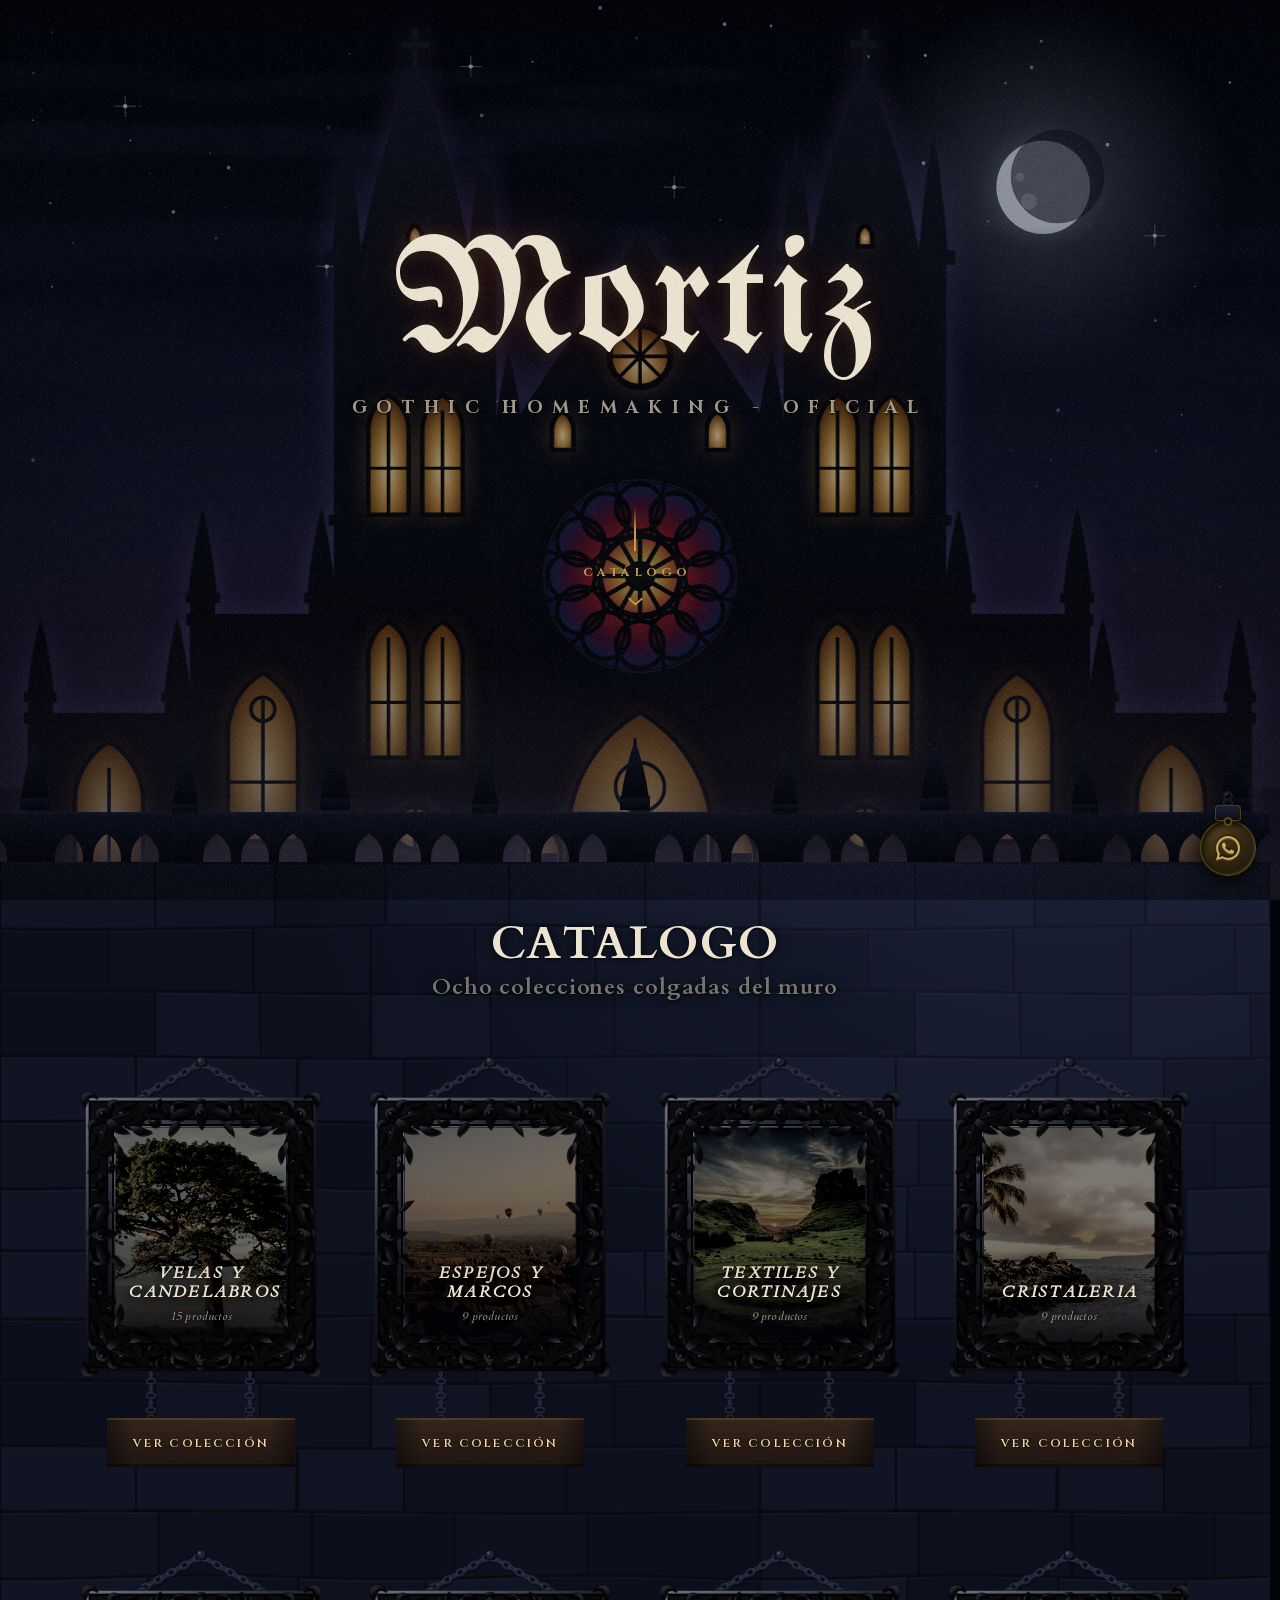
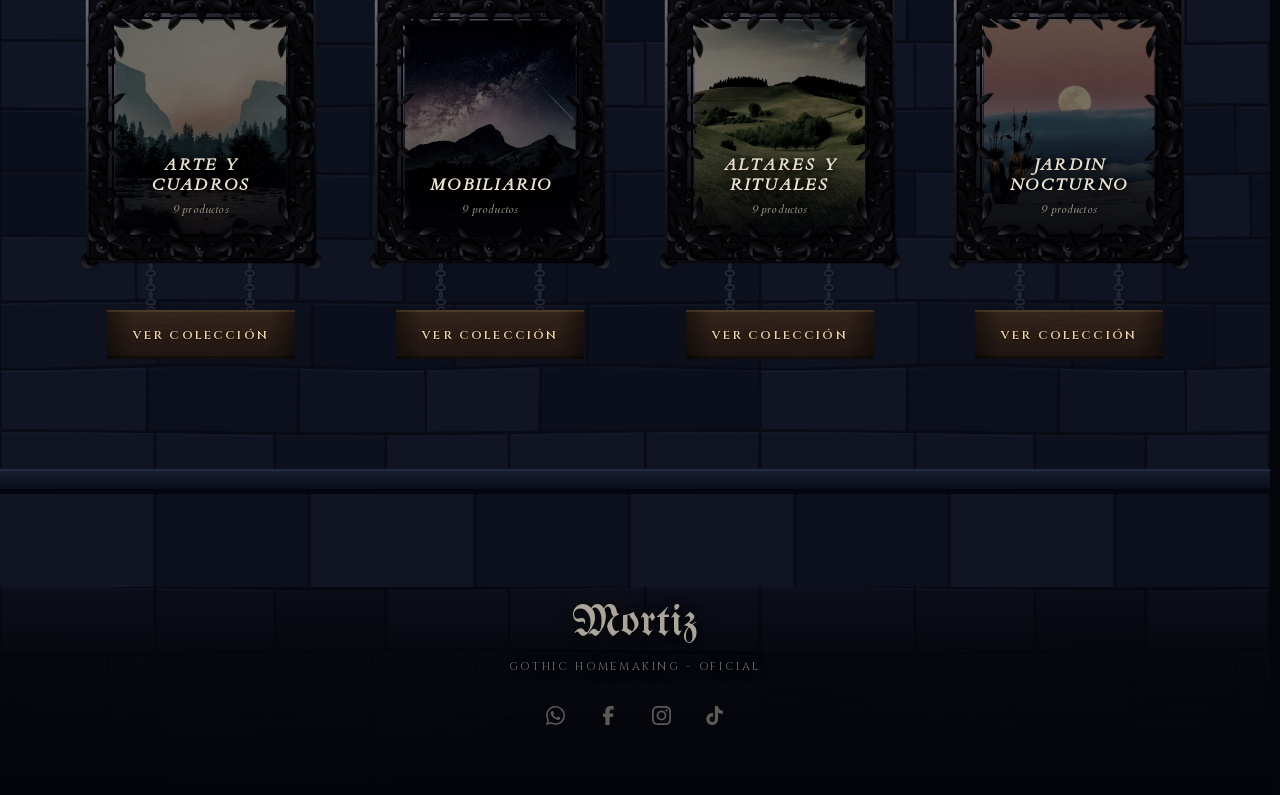
==== commit 193fd7ab: "Update #18" ====
--- a/index.html
+++ b/index.html
@@ -2,366 +2,842 @@
 <html lang="es">
 
 <head>
-  <meta charset="utf-8">
-  <meta name="viewport" content="width=device-width, initial-scale=1">
-  <title>Mortiz &middot; Gothic Homemaking</title>
-  <meta name="description" content="Objetos para habitar la penumbra. Catalogo de decoracion gotica para el hogar.">
-  <meta name="theme-color" content="#04050a">
-
-  <link rel="icon" href="assets/img/favicon.png">
-  <link rel="apple-touch-icon" href="assets/img/apple-touch-icon.png">
-
-  <link rel="preload" href="assets/fonts/unifraktur-mortiz.woff2" as="font" type="font/woff2" crossorigin>
-  <link rel="preload" href="assets/fonts/cinzel.woff2" as="font" type="font/woff2" crossorigin>
-  <link rel="stylesheet" href="assets/css/styles.css">
-
-  <script>document.documentElement.classList.add("js", "intro", "dusk");</script>
+    <meta charset="utf-8">
+    <meta name="viewport" content="width=device-width, initial-scale=1">
+    <title>Mortiz &middot; Gothic Homemaking</title>
+    <meta name="description" content="Objetos para habitar la penumbra. Catalogo de decoracion gotica para el hogar.">
+    <meta name="theme-color" content="#04050a">
+
+    <link rel="icon" href="assets/img/favicon.png">
+    <link rel="apple-touch-icon" href="assets/img/apple-touch-icon.png">
+
+    <link rel="preload" href="assets/fonts/unifraktur-mortiz.woff2" as="font" type="font/woff2" crossorigin>
+    <link rel="preload" href="assets/fonts/cinzel.woff2" as="font" type="font/woff2" crossorigin>
+    <link rel="stylesheet" href="assets/css/styles.css">
+
+    <script>(function () {
+        var d = document.documentElement;
+        d.classList.add("js");
+        if (!/[?&]c=/.test(location.search)) d.classList.add("intro", "dusk");
+    })();</script>
 </head>
 
 <body>
 
-  <svg class="sprite" aria-hidden="true" xmlns="http://www.w3.org/2000/svg">
+<svg class="sprite" aria-hidden="true" xmlns="http://www.w3.org/2000/svg">
     <symbol id="icon-chevron" viewBox="0 0 24 24">
-      <path d="M3 8 12 16l9-8"/>
+        <path d="M3 8 12 16l9-8"/>
     </symbol>
     <symbol id="icon-whatsapp" viewBox="0 0 24 24">
-      <path d="M17.472 14.382c-.297-.149-1.758-.867-2.03-.967-.273-.099-.471-.148-.67.15-.197.297-.767.966-.94 1.164-.173.199-.347.223-.644.075-.297-.15-1.255-.463-2.39-1.475-.883-.788-1.48-1.761-1.653-2.059-.173-.297-.018-.458.13-.606.134-.133.298-.347.446-.52.149-.174.198-.298.298-.497.099-.198.05-.371-.025-.52-.075-.149-.669-1.612-.916-2.207-.242-.579-.487-.5-.669-.51-.173-.008-.371-.01-.57-.01-.198 0-.52.074-.792.372-.272.297-1.04 1.016-1.04 2.479 0 1.462 1.065 2.875 1.213 3.074.149.198 2.096 3.2 5.077 4.487.709.306 1.262.489 1.694.625.712.227 1.36.195 1.871.118.571-.085 1.758-.719 2.006-1.413.248-.694.248-1.289.173-1.413-.074-.124-.272-.198-.57-.347m-5.421 7.403h-.004a9.87 9.87 0 01-5.031-1.378l-.361-.214-3.741.982.998-3.648-.235-.374a9.86 9.86 0 01-1.51-5.26c.001-5.45 4.436-9.884 9.888-9.884 2.64 0 5.122 1.03 6.988 2.898a9.825 9.825 0 012.893 6.994c-.003 5.45-4.437 9.884-9.885 9.884m8.413-18.297A11.815 11.815 0 0012.05 0C5.495 0 .16 5.335.157 11.892c0 2.096.547 4.142 1.588 5.945L.057 24l6.305-1.654a11.882 11.882 0 005.683 1.448h.005c6.554 0 11.89-5.335 11.893-11.893a11.821 11.821 0 00-3.48-8.413Z"/>
+        <path d="M17.472 14.382c-.297-.149-1.758-.867-2.03-.967-.273-.099-.471-.148-.67.15-.197.297-.767.966-.94 1.164-.173.199-.347.223-.644.075-.297-.15-1.255-.463-2.39-1.475-.883-.788-1.48-1.761-1.653-2.059-.173-.297-.018-.458.13-.606.134-.133.298-.347.446-.52.149-.174.198-.298.298-.497.099-.198.05-.371-.025-.52-.075-.149-.669-1.612-.916-2.207-.242-.579-.487-.5-.669-.51-.173-.008-.371-.01-.57-.01-.198 0-.52.074-.792.372-.272.297-1.04 1.016-1.04 2.479 0 1.462 1.065 2.875 1.213 3.074.149.198 2.096 3.2 5.077 4.487.709.306 1.262.489 1.694.625.712.227 1.36.195 1.871.118.571-.085 1.758-.719 2.006-1.413.248-.694.248-1.289.173-1.413-.074-.124-.272-.198-.57-.347m-5.421 7.403h-.004a9.87 9.87 0 01-5.031-1.378l-.361-.214-3.741.982.998-3.648-.235-.374a9.86 9.86 0 01-1.51-5.26c.001-5.45 4.436-9.884 9.888-9.884 2.64 0 5.122 1.03 6.988 2.898a9.825 9.825 0 012.893 6.994c-.003 5.45-4.437 9.884-9.885 9.884m8.413-18.297A11.815 11.815 0 0012.05 0C5.495 0 .16 5.335.157 11.892c0 2.096.547 4.142 1.588 5.945L.057 24l6.305-1.654a11.882 11.882 0 005.683 1.448h.005c6.554 0 11.89-5.335 11.893-11.893a11.821 11.821 0 00-3.48-8.413Z"/>
     </symbol>
     <symbol id="icon-facebook" viewBox="6.627 4.486 11.342 19.47">
-      <path d="M9.101 23.956v-8.245H6.627v-3.667h2.474v-1.58c0-4.085 1.848-5.978 5.858-5.978.401 0 .955.042 1.468.103a8.68 8.68 0 0 1 1.141.195v3.325a8.623 8.623 0 0 0-.653-.036 26.805 26.805 0 0 0-.733-.009c-.707 0-1.259.096-1.675.309a1.686 1.686 0 0 0-.679.622c-.258.42-.374.995-.374 1.752v1.297h3.919l-.386 2.103-.287 1.564h-3.246v8.245Z"/>
+        <path d="M9.101 23.956v-8.245H6.627v-3.667h2.474v-1.58c0-4.085 1.848-5.978 5.858-5.978.401 0 .955.042 1.468.103a8.68 8.68 0 0 1 1.141.195v3.325a8.623 8.623 0 0 0-.653-.036 26.805 26.805 0 0 0-.733-.009c-.707 0-1.259.096-1.675.309a1.686 1.686 0 0 0-.679.622c-.258.42-.374.995-.374 1.752v1.297h3.919l-.386 2.103-.287 1.564h-3.246v8.245Z"/>
     </symbol>
     <symbol id="icon-instagram" viewBox="0 0 24 24">
-      <path d="M7.0301.084c-1.2768.0602-2.1487.264-2.911.5634-.7888.3075-1.4575.72-2.1228 1.3877-.6652.6677-1.075 1.3368-1.3802 2.127-.2954.7638-.4956 1.6365-.552 2.914-.0564 1.2775-.0689 1.6882-.0626 4.947.0062 3.2586.0206 3.6671.0825 4.9473.061 1.2765.264 2.1482.5635 2.9107.308.7889.72 1.4573 1.388 2.1228.6679.6655 1.3365 1.0743 2.1285 1.38.7632.295 1.6361.4961 2.9134.552 1.2773.056 1.6884.069 4.9462.0627 3.2578-.0062 3.668-.0207 4.9478-.0814 1.28-.0607 2.147-.2652 2.9098-.5633.7889-.3086 1.4578-.72 2.1228-1.3881.665-.6682 1.0745-1.3378 1.3795-2.1284.2957-.7632.4966-1.636.552-2.9124.056-1.2809.0692-1.6898.063-4.948-.0063-3.2583-.021-3.6668-.0817-4.9465-.0607-1.2797-.264-2.1487-.5633-2.9117-.3084-.7889-.72-1.4568-1.3876-2.1228C21.2982 1.33 20.628.9208 19.8378.6165 19.074.321 18.2017.1197 16.9244.0645 15.6471.0093 15.236-.005 11.977.0014 8.718.0076 8.31.0215 7.0301.0839m.1402 21.6932c-1.17-.0509-1.8053-.2453-2.2287-.408-.5606-.216-.96-.4771-1.3819-.895-.422-.4178-.6811-.8186-.9-1.378-.1644-.4234-.3624-1.058-.4171-2.228-.0595-1.2645-.072-1.6442-.079-4.848-.007-3.2037.0053-3.583.0607-4.848.05-1.169.2456-1.805.408-2.2282.216-.5613.4762-.96.895-1.3816.4188-.4217.8184-.6814 1.3783-.9003.423-.1651 1.0575-.3614 2.227-.4171 1.2655-.06 1.6447-.072 4.848-.079 3.2033-.007 3.5835.005 4.8495.0608 1.169.0508 1.8053.2445 2.228.408.5608.216.96.4754 1.3816.895.4217.4194.6816.8176.9005 1.3787.1653.4217.3617 1.056.4169 2.2263.0602 1.2655.0739 1.645.0796 4.848.0058 3.203-.0055 3.5834-.061 4.848-.051 1.17-.245 1.8055-.408 2.2294-.216.5604-.4763.96-.8954 1.3814-.419.4215-.8181.6811-1.3783.9-.4224.1649-1.0577.3617-2.2262.4174-1.2656.0595-1.6448.072-4.8493.079-3.2045.007-3.5825-.006-4.848-.0608M16.953 5.5864A1.44 1.44 0 1 0 18.39 4.144a1.44 1.44 0 0 0-1.437 1.4424M5.8385 12.012c.0067 3.4032 2.7706 6.1557 6.173 6.1493 3.4026-.0065 6.157-2.7701 6.1506-6.1733-.0065-3.4032-2.771-6.1565-6.174-6.1498-3.403.0067-6.156 2.771-6.1496 6.1738M8 12.0077a4 4 0 1 1 4.008 3.9921A3.9996 3.9996 0 0 1 8 12.0077"/>
+        <path d="M7.0301.084c-1.2768.0602-2.1487.264-2.911.5634-.7888.3075-1.4575.72-2.1228 1.3877-.6652.6677-1.075 1.3368-1.3802 2.127-.2954.7638-.4956 1.6365-.552 2.914-.0564 1.2775-.0689 1.6882-.0626 4.947.0062 3.2586.0206 3.6671.0825 4.9473.061 1.2765.264 2.1482.5635 2.9107.308.7889.72 1.4573 1.388 2.1228.6679.6655 1.3365 1.0743 2.1285 1.38.7632.295 1.6361.4961 2.9134.552 1.2773.056 1.6884.069 4.9462.0627 3.2578-.0062 3.668-.0207 4.9478-.0814 1.28-.0607 2.147-.2652 2.9098-.5633.7889-.3086 1.4578-.72 2.1228-1.3881.665-.6682 1.0745-1.3378 1.3795-2.1284.2957-.7632.4966-1.636.552-2.9124.056-1.2809.0692-1.6898.063-4.948-.0063-3.2583-.021-3.6668-.0817-4.9465-.0607-1.2797-.264-2.1487-.5633-2.9117-.3084-.7889-.72-1.4568-1.3876-2.1228C21.2982 1.33 20.628.9208 19.8378.6165 19.074.321 18.2017.1197 16.9244.0645 15.6471.0093 15.236-.005 11.977.0014 8.718.0076 8.31.0215 7.0301.0839m.1402 21.6932c-1.17-.0509-1.8053-.2453-2.2287-.408-.5606-.216-.96-.4771-1.3819-.895-.422-.4178-.6811-.8186-.9-1.378-.1644-.4234-.3624-1.058-.4171-2.228-.0595-1.2645-.072-1.6442-.079-4.848-.007-3.2037.0053-3.583.0607-4.848.05-1.169.2456-1.805.408-2.2282.216-.5613.4762-.96.895-1.3816.4188-.4217.8184-.6814 1.3783-.9003.423-.1651 1.0575-.3614 2.227-.4171 1.2655-.06 1.6447-.072 4.848-.079 3.2033-.007 3.5835.005 4.8495.0608 1.169.0508 1.8053.2445 2.228.408.5608.216.96.4754 1.3816.895.4217.4194.6816.8176.9005 1.3787.1653.4217.3617 1.056.4169 2.2263.0602 1.2655.0739 1.645.0796 4.848.0058 3.203-.0055 3.5834-.061 4.848-.051 1.17-.245 1.8055-.408 2.2294-.216.5604-.4763.96-.8954 1.3814-.419.4215-.8181.6811-1.3783.9-.4224.1649-1.0577.3617-2.2262.4174-1.2656.0595-1.6448.072-4.8493.079-3.2045.007-3.5825-.006-4.848-.0608M16.953 5.5864A1.44 1.44 0 1 0 18.39 4.144a1.44 1.44 0 0 0-1.437 1.4424M5.8385 12.012c.0067 3.4032 2.7706 6.1557 6.173 6.1493 3.4026-.0065 6.157-2.7701 6.1506-6.1733-.0065-3.4032-2.771-6.1565-6.174-6.1498-3.403.0067-6.156 2.771-6.1496 6.1738M8 12.0077a4 4 0 1 1 4.008 3.9921A3.9996 3.9996 0 0 1 8 12.0077"/>
     </symbol>
     <symbol id="icon-tiktok" viewBox="0 0 24 24">
-      <path d="M12.525.02c1.31-.02 2.61-.01 3.91-.02.08 1.53.63 3.09 1.75 4.17 1.12 1.11 2.7 1.62 4.24 1.79v4.03c-1.44-.05-2.89-.35-4.2-.97-.57-.26-1.1-.59-1.62-.93-.01 2.92.01 5.84-.02 8.75-.08 1.4-.54 2.79-1.35 3.94-1.31 1.92-3.58 3.17-5.91 3.21-1.43.08-2.86-.31-4.08-1.03-2.02-1.19-3.44-3.37-3.65-5.71-.02-.5-.03-1-.01-1.49.18-1.9 1.12-3.72 2.58-4.96 1.66-1.44 3.98-2.13 6.15-1.72.02 1.48-.04 2.96-.04 4.44-.99-.32-2.15-.23-3.02.37-.63.41-1.11 1.04-1.36 1.75-.21.51-.15 1.07-.14 1.61.24 1.64 1.82 3.02 3.5 2.87 1.12-.01 2.19-.66 2.77-1.61.19-.33.4-.67.41-1.06.1-1.79.06-3.57.07-5.36.01-4.03-.01-8.05.02-12.07z"/>
+        <path d="M12.525.02c1.31-.02 2.61-.01 3.91-.02.08 1.53.63 3.09 1.75 4.17 1.12 1.11 2.7 1.62 4.24 1.79v4.03c-1.44-.05-2.89-.35-4.2-.97-.57-.26-1.1-.59-1.62-.93-.01 2.92.01 5.84-.02 8.75-.08 1.4-.54 2.79-1.35 3.94-1.31 1.92-3.58 3.17-5.91 3.21-1.43.08-2.86-.31-4.08-1.03-2.02-1.19-3.44-3.37-3.65-5.71-.02-.5-.03-1-.01-1.49.18-1.9 1.12-3.72 2.58-4.96 1.66-1.44 3.98-2.13 6.15-1.72.02 1.48-.04 2.96-.04 4.44-.99-.32-2.15-.23-3.02.37-.63.41-1.11 1.04-1.36 1.75-.21.51-.15 1.07-.14 1.61.24 1.64 1.82 3.02 3.5 2.87 1.12-.01 2.19-.66 2.77-1.61.19-.33.4-.67.41-1.06.1-1.79.06-3.57.07-5.36.01-4.03-.01-8.05.02-12.07z"/>
     </symbol>
-  </svg>
-
-  <div class="backdrop" aria-hidden="true">
+</svg>
+
+<div class="backdrop" aria-hidden="true">
     <div class="backdrop__sky">
-      <svg class="sky" xmlns="http://www.w3.org/2000/svg" viewBox="0 0 1600 1000"
-           width="100%" height="100%" preserveAspectRatio="xMidYMin slice">
-    <defs>
-    <linearGradient id="sky-g-sky" x1="0" y1="0" x2="0" y2="1">
-    <stop offset="0"    stop-color="#02030a"/>
-    <stop offset=".28"  stop-color="#070a18"/>
-    <stop offset=".55"  stop-color="#0e1226"/>
-    <stop offset=".78"  stop-color="#1a1730"/>
-    <stop offset="1"    stop-color="#2b2038"/>
-    </linearGradient>
-    <radialGradient id="sky-g-horizon" cx=".5" cy="1" r=".72">
-    <stop offset="0"   stop-color="#6b4a63" stop-opacity=".55"/>
-    <stop offset=".45" stop-color="#3a2c4c" stop-opacity=".30"/>
-    <stop offset="1"   stop-color="#3a2c4c" stop-opacity="0"/>
-    </radialGradient>
-    <radialGradient id="sky-g-moon" cx=".5" cy=".5" r=".5">
-    <stop offset="0"   stop-color="#eef3ff" stop-opacity=".55"/>
-    <stop offset=".35" stop-color="#c9d4f0" stop-opacity=".20"/>
-    <stop offset="1"   stop-color="#8fa2d8" stop-opacity="0"/>
-    </radialGradient>
-    <linearGradient id="sky-g-stone" gradientUnits="userSpaceOnUse" x1="0" y1="0" x2="0" y2="1000">
-    <stop offset="0"   stop-color="#141828"/>
-    <stop offset=".45" stop-color="#0a0c16"/>
-    <stop offset="1"   stop-color="#04050a"/>
-    </linearGradient>
-    <radialGradient id="sky-g-glass" cx=".5" cy=".62" r=".72">
-    <stop offset="0"   stop-color="#f6dcb0"/>
-    <stop offset=".42" stop-color="#b98a45"/>
-    <stop offset=".78" stop-color="#6b3f16"/>
-    <stop offset="1"   stop-color="#2a170a"/>
-    </radialGradient>
-    <radialGradient id="sky-g-rose" cx=".5" cy=".5" r=".5">
-    <stop offset="0"   stop-color="#f2d5a4"/>
-    <stop offset=".22" stop-color="#bd8a3c"/>
-    <stop offset=".46" stop-color="#7d1a24"/>
-    <stop offset=".68" stop-color="#46102a"/>
-    <stop offset=".86" stop-color="#1b1d49"/>
-    <stop offset="1"   stop-color="#0d0f29"/>
-    </radialGradient>
-    <radialGradient id="sky-g-cloud" cx=".5" cy=".5" r=".5">
-    <stop offset="0"   stop-color="#1b2136"/>
-    <stop offset=".5"  stop-color="#1b2136" stop-opacity=".85"/>
-    <stop offset="1"   stop-color="#1b2136" stop-opacity="0"/>
-    </radialGradient>
-    <radialGradient id="sky-g-fog" cx=".5" cy=".5" r=".5">
-    <stop offset="0"   stop-color="#8e7fa6" stop-opacity=".40"/>
-    <stop offset="1"   stop-color="#8e7fa6" stop-opacity="0"/>
-    </radialGradient>
-    <linearGradient id="sky-g-sky-day" x1="0" y1="0" x2="0" y2="1">
-    <stop offset="0"   stop-color="#3f6490"/>
-    <stop offset=".35" stop-color="#6f93b8"/>
-    <stop offset=".7"  stop-color="#a8bed2"/>
-    <stop offset="1"   stop-color="#cfd8de"/>
-    </linearGradient>
-    <linearGradient id="sky-g-sky-dusk" x1="0" y1="0" x2="0" y2="1">
-    <stop offset="0"   stop-color="#152040"/>
-    <stop offset=".3"  stop-color="#3b3560"/>
-    <stop offset=".58" stop-color="#8a4f5e"/>
-    <stop offset=".8"  stop-color="#c9713f"/>
-    <stop offset="1"   stop-color="#e8a35c"/>
-    </linearGradient>
-    <radialGradient id="sky-g-sun" cx=".5" cy=".5" r=".5">
-    <stop offset="0"   stop-color="#fff6e2"/>
-    <stop offset=".28" stop-color="#ffe7b0" stop-opacity=".9"/>
-    <stop offset=".6"  stop-color="#f7c877" stop-opacity=".35"/>
-    <stop offset="1"   stop-color="#f0b060" stop-opacity="0"/>
-    </radialGradient>
-    <filter id="sky-f-soft"  x="-30%" y="-120%" width="160%" height="340%"><feGaussianBlur stdDeviation="16"/></filter>
-    <filter id="sky-f-halo"  x="-25%" y="-25%"  width="150%" height="150%"><feGaussianBlur stdDeviation="16"/></filter>
-    <filter id="sky-f-bloom" x="-45%" y="-45%"  width="190%" height="190%"><feGaussianBlur stdDeviation="13"/></filter>
-    <g id="sky-mL"><rect x="120" y="800" width="180" height="200"/><rect x="116" y="792" width="188" height="12"/><rect x="120" y="778" width="28" height="222"/><rect x="272" y="778" width="28" height="222"/><rect x="116" y="769" width="36" height="11"/><path d="M119,771Q123.8,724.2 134,686Q144.2,724.2 149,771Z"/><rect x="268" y="769" width="36" height="11"/><path d="M271,771Q275.8,724.2 286,686Q296.2,724.2 301,771Z"/><rect x="300" y="690" width="160" height="310"/><rect x="296" y="682" width="168" height="13"/><rect x="300" y="668" width="28" height="332"/><rect x="432" y="668" width="28" height="332"/><rect x="295" y="659" width="38" height="11"/><path d="M298,661Q303.1,607.6 314,564Q324.9,607.6 330,661Z"/><rect x="427" y="659" width="38" height="11"/><path d="M430,661Q435.1,607.6 446,564Q456.9,607.6 462,661Z"/><rect x="460" y="290" width="180" height="710"/><rect x="460" y="268" width="30" height="732"/><rect x="610" y="268" width="30" height="732"/><rect x="450" y="278" width="200" height="16"/><rect x="454" y="572" width="192" height="12"/><rect x="454" y="842" width="192" height="11"/><path d="M488,290Q507.8,170.1 550,72Q592.2,170.1 612,290Z"/><path d="M526,274L550,208L574,274Z"/><rect x="455" y="279" width="38" height="11"/><path d="M458,281Q463.1,207.8 474,148Q484.9,207.8 490,281Z"/><rect x="607" y="279" width="38" height="11"/><path d="M610,281Q615.1,207.8 626,148Q636.9,207.8 642,281Z"/><rect x="546.5" y="32" width="7" height="52"/><rect x="534" y="46" width="32" height="7"/></g>
-    <g id="sky-gL"><path d="M172,960L172,890A76,76 0 0 1 210,824.2A76,76 0 0 1 248,890L248,960Z" fill="url(#sky-g-glass)"/><path d="M342,935L342,815A78,78 0 0 1 381,747.5A78,78 0 0 1 420,815L420,935Z" fill="url(#sky-g-glass)"/><path d="M498,572L498,478A45,45 0 0 1 520.5,439A45,45 0 0 1 543,478L543,572Z" fill="url(#sky-g-glass)"/><path d="M558,572L558,478A45,45 0 0 1 580.5,439A45,45 0 0 1 603,478L603,572Z" fill="url(#sky-g-glass)"/><path d="M498,842L498,730A45,45 0 0 1 520.5,691A45,45 0 0 1 543,730L543,842Z" fill="url(#sky-g-glass)"/><path d="M558,842L558,730A45,45 0 0 1 580.5,691A45,45 0 0 1 603,730L603,842Z" fill="url(#sky-g-glass)"/><circle cx="550" cy="920" r="24" fill="url(#sky-g-glass)"/><path d="M542,274L542,264A16,16 0 0 1 550,250.1A16,16 0 0 1 558,264L558,274Z" fill="url(#sky-g-glass)"/></g>
-    <g id="sky-lL"><path d="M172,960L172,890A76,76 0 0 1 210,824.2A76,76 0 0 1 248,890L248,960Z" fill="none" stroke="#06070d" stroke-width="5"/><line x1="210" y1="960" x2="210" y2="853.1" stroke="#06070d" stroke-width="4"/><line x1="174" y1="921.5" x2="246" y2="921.5" stroke="#06070d" stroke-width="3.5"/><path d="M342,935L342,815A78,78 0 0 1 381,747.5A78,78 0 0 1 420,815L420,935Z" fill="none" stroke="#06070d" stroke-width="5"/><line x1="381" y1="935" x2="381" y2="777.1" stroke="#06070d" stroke-width="4"/><line x1="344" y1="869" x2="418" y2="869" stroke="#06070d" stroke-width="3.5"/><circle cx="381" cy="788" r="13.3" fill="none" stroke="#06070d" stroke-width="4"/><path d="M498,572L498,478A45,45 0 0 1 520.5,439A45,45 0 0 1 543,478L543,572Z" fill="none" stroke="#06070d" stroke-width="5"/><line x1="520.5" y1="572" x2="520.5" y2="456.1" stroke="#06070d" stroke-width="4"/><line x1="500" y1="520.3" x2="541" y2="520.3" stroke="#06070d" stroke-width="3.5"/><path d="M558,572L558,478A45,45 0 0 1 580.5,439A45,45 0 0 1 603,478L603,572Z" fill="none" stroke="#06070d" stroke-width="5"/><line x1="580.5" y1="572" x2="580.5" y2="456.1" stroke="#06070d" stroke-width="4"/><line x1="560" y1="520.3" x2="601" y2="520.3" stroke="#06070d" stroke-width="3.5"/><path d="M498,842L498,730A45,45 0 0 1 520.5,691A45,45 0 0 1 543,730L543,842Z" fill="none" stroke="#06070d" stroke-width="5"/><line x1="520.5" y1="842" x2="520.5" y2="708.1" stroke="#06070d" stroke-width="4"/><line x1="500" y1="780.4" x2="541" y2="780.4" stroke="#06070d" stroke-width="3.5"/><path d="M558,842L558,730A45,45 0 0 1 580.5,691A45,45 0 0 1 603,730L603,842Z" fill="none" stroke="#06070d" stroke-width="5"/><line x1="580.5" y1="842" x2="580.5" y2="708.1" stroke="#06070d" stroke-width="4"/><line x1="560" y1="780.4" x2="601" y2="780.4" stroke="#06070d" stroke-width="3.5"/><circle cx="550" cy="920" r="24" fill="none" stroke="#06070d" stroke-width="6"/><line x1="550" y1="896" x2="550" y2="944" stroke="#06070d" stroke-width="4"/><path d="M542,274L542,264A16,16 0 0 1 550,250.1A16,16 0 0 1 558,264L558,274Z" fill="none" stroke="#06070d" stroke-width="5"/></g>
-    <g id="sky-mass"><use href="#sky-mL"/><use href="#sky-mL" transform="translate(1600,0) scale(-1,1)"/><rect x="640" y="510" width="320" height="490"/><path d="M634,510L800,258L966,510Z"/><rect x="628" y="496" width="344" height="18"/><rect x="640" y="492" width="28" height="508"/><rect x="932" y="492" width="28" height="508"/><rect x="635" y="483" width="38" height="11"/><path d="M638,485Q643.1,432.8 654,390Q664.9,432.8 670,485Z"/><rect x="927" y="483" width="38" height="11"/><path d="M930,485Q935.1,432.8 946,390Q956.9,432.8 962,485Z"/><rect x="636" y="770" width="328" height="15"/></g>
-    <g id="sky-glassG"><use href="#sky-gL"/><use href="#sky-gL" transform="translate(1600,0) scale(-1,1)"/><circle cx="800" cy="396" r="34" fill="url(#sky-g-glass)"/><path d="M702,500L702,478A24,24 0 0 1 714,457.2A24,24 0 0 1 726,478L726,500Z" fill="url(#sky-g-glass)"/><path d="M874,500L874,478A24,24 0 0 1 886,457.2A24,24 0 0 1 898,478L898,500Z" fill="url(#sky-g-glass)"/><circle cx="800" cy="640" r="112" fill="url(#sky-g-rose)"/><path d="M720,1000L720,930A160,160 0 0 1 800,791.4A160,160 0 0 1 880,930L880,1000Z" fill="url(#sky-g-glass)"/><path d="M672,1000L672,950A40,40 0 0 1 692,915.4A40,40 0 0 1 712,950L712,1000Z" fill="url(#sky-g-glass)"/><path d="M888,1000L888,950A40,40 0 0 1 908,915.4A40,40 0 0 1 928,950L928,1000Z" fill="url(#sky-g-glass)"/></g>
-    </defs>
-    <rect width="1600" height="1000" fill="url(#sky-g-sky)"/>
-    <rect width="1600" height="1000" fill="url(#sky-g-horizon)"/>
-    <rect class="sky__dusk" width="1600" height="1000" fill="url(#sky-g-sky-dusk)"/>
-    <rect class="sky__day"  width="1600" height="1000" fill="url(#sky-g-sky-day)"/>
-    <g class="sky__stars"><g class="sky__twinkle sky__twinkle--a"><circle cx="99.4" cy="491.5" r="0.7" fill="#e6ecff" opacity="0.11"/><circle cx="125.7" cy="511.4" r="2.1" fill="#e6ecff" opacity="0.31"/><circle cx="1593" cy="66.5" r="0.9" fill="#e6ecff" opacity="0.26"/><circle cx="842.6" cy="972.2" r="0.7" fill="#e6ecff" opacity="0.04"/><circle cx="1235.1" cy="74.9" r="2.1" fill="#e6ecff" opacity="0.46"/><circle cx="1117" cy="61.7" r="1.6" fill="#e6ecff" opacity="0.76"/><circle cx="266.5" cy="582.8" r="0.9" fill="#e6ecff" opacity="0.21"/><circle cx="1245.7" cy="45.9" r="1.6" fill="#e6ecff" opacity="0.48"/><circle cx="1467.2" cy="276.6" r="0.9" fill="#e6ecff" opacity="0.25"/><circle cx="921.4" cy="853.3" r="0.7" fill="#e6ecff" opacity="0.18"/><circle cx="149.7" cy="578.2" r="0.7" fill="#e6ecff" opacity="0.25"/><circle cx="1416.2" cy="318" r="0.9" fill="#e6ecff" opacity="0.43"/><circle cx="826.4" cy="264.5" r="1.3" fill="#e6ecff" opacity="0.15"/><circle cx="108.4" cy="436.5" r="0.7" fill="#e6ecff" opacity="0.34"/><circle cx="1050.9" cy="428.4" r="0.7" fill="#e6ecff" opacity="0.23"/><circle cx="384.8" cy="734" r="1.3" fill="#e6ecff" opacity="0.16"/><circle cx="1235.5" cy="1043.4" r="0.7" fill="#e6ecff" opacity="0.04"/><circle cx="126.1" cy="81.2" r="1.1" fill="#e6ecff" opacity="0.54"/><circle cx="1264.7" cy="455.6" r="2.1" fill="#e6ecff" opacity="0.34"/><circle cx="1320.3" cy="906.7" r="1.1" fill="#e6ecff" opacity="0.05"/><circle cx="1213.4" cy="232.5" r="1.6" fill="#e6ecff" opacity="0.52"/><circle cx="983" cy="254.2" r="0.9" fill="#e6ecff" opacity="0.19"/><circle cx="581.7" cy="555.1" r="1.1" fill="#e6ecff" opacity="0.23"/><circle cx="816.4" cy="298.5" r="2.1" fill="#e6ecff" opacity="0.36"/><circle cx="1568.4" cy="532.4" r="1.3" fill="#e6ecff" opacity="0.30"/><circle cx="755.7" cy="345.2" r="0.9" fill="#e6ecff" opacity="0.34"/><circle cx="1186.9" cy="249.9" r="0.7" fill="#e6ecff" opacity="0.30"/><circle cx="806" cy="319.6" r="0.7" fill="#e6ecff" opacity="0.42"/><circle cx="610.6" cy="643.2" r="1.1" fill="#e6ecff" opacity="0.30"/><circle cx="637.6" cy="1178.1" r="0.9" fill="#e6ecff" opacity="-0.04"/><circle cx="1294.2" cy="621" r="0.9" fill="#e6ecff" opacity="0.11"/><circle cx="173.7" cy="402.8" r="0.7" fill="#e6ecff" opacity="0.43"/><circle cx="133.9" cy="784.1" r="2.1" fill="#e6ecff" opacity="0.11"/><circle cx="894" cy="26.8" r="2.1" fill="#e6ecff" opacity="0.64"/><circle cx="549.4" cy="847.7" r="1.1" fill="#e6ecff" opacity="0.17"/><circle cx="276.2" cy="1163.7" r="1.6" fill="#e6ecff" opacity="-0.02"/><circle cx="593.5" cy="875.7" r="1.6" fill="#e6ecff" opacity="0.10"/><circle cx="483.3" cy="757.3" r="1.1" fill="#e6ecff" opacity="0.18"/><circle cx="461.1" cy="280.9" r="0.7" fill="#e6ecff" opacity="0.21"/><circle cx="624" cy="128.2" r="2.1" fill="#e6ecff" opacity="0.50"/><circle cx="889.1" cy="244.1" r="1.1" fill="#e6ecff" opacity="0.37"/><circle cx="1139.2" cy="428.6" r="0.9" fill="#e6ecff" opacity="0.42"/><circle cx="1350.9" cy="633.1" r="1.3" fill="#e6ecff" opacity="0.11"/><circle cx="1076.8" cy="109.9" r="0.7" fill="#e6ecff" opacity="0.34"/><circle cx="396.1" cy="1091.9" r="0.9" fill="#e6ecff" opacity="0.00"/><circle cx="1454.4" cy="349.1" r="1.3" fill="#e6ecff" opacity="0.49"/><circle cx="100" cy="706.2" r="0.9" fill="#e6ecff" opacity="0.10"/><circle cx="1596.1" cy="634.8" r="0.7" fill="#e6ecff" opacity="0.37"/><circle cx="585.6" cy="479.2" r="0.7" fill="#e6ecff" opacity="0.21"/><circle cx="1259.4" cy="625.4" r="0.7" fill="#e6ecff" opacity="0.10"/></g><g class="sky__twinkle sky__twinkle--b"><circle cx="1543.3" cy="668.3" r="2.1" fill="#e6ecff" opacity="0.24"/><circle cx="1052.9" cy="62.8" r="2.1" fill="#e6ecff" opacity="0.84"/><circle cx="170" cy="269.9" r="0.9" fill="#e6ecff" opacity="0.54"/><circle cx="85.6" cy="363.6" r="2.1" fill="#e6ecff" opacity="0.47"/><circle cx="123.5" cy="1064.2" r="0.9" fill="#e6ecff" opacity="0.01"/><circle cx="1259.4" cy="722.5" r="1.6" fill="#e6ecff" opacity="0.19"/><circle cx="1373.6" cy="501.5" r="1.1" fill="#e6ecff" opacity="0.36"/><circle cx="957.2" cy="435.2" r="2.1" fill="#e6ecff" opacity="0.17"/><circle cx="1547.4" cy="57.1" r="0.7" fill="#e6ecff" opacity="0.60"/><circle cx="1460.1" cy="1058" r="2.1" fill="#e6ecff" opacity="0.03"/><circle cx="1045.7" cy="793.9" r="0.9" fill="#e6ecff" opacity="0.18"/><circle cx="1186.4" cy="245.9" r="1.6" fill="#e6ecff" opacity="0.31"/><circle cx="439.2" cy="981.3" r="1.1" fill="#e6ecff" opacity="0.04"/><circle cx="500.3" cy="483.4" r="1.1" fill="#e6ecff" opacity="0.32"/><circle cx="487.7" cy="821.6" r="2.1" fill="#e6ecff" opacity="0.21"/><circle cx="952.1" cy="1030" r="1.1" fill="#e6ecff" opacity="0.05"/><circle cx="1352.7" cy="1208.9" r="1.6" fill="#e6ecff" opacity="-0.05"/><circle cx="925.1" cy="1106.8" r="1.1" fill="#e6ecff" opacity="-0.00"/><circle cx="1025.9" cy="606.3" r="1.3" fill="#e6ecff" opacity="0.10"/><circle cx="706.9" cy="757.6" r="1.1" fill="#e6ecff" opacity="0.21"/><circle cx="476.4" cy="796.2" r="0.9" fill="#e6ecff" opacity="0.05"/><circle cx="453.9" cy="141.7" r="2.1" fill="#e6ecff" opacity="0.21"/><circle cx="30.4" cy="280.4" r="0.9" fill="#e6ecff" opacity="0.44"/><circle cx="81.1" cy="208.9" r="2.1" fill="#e6ecff" opacity="0.40"/><circle cx="244.8" cy="118" r="0.9" fill="#e6ecff" opacity="0.37"/><circle cx="1206" cy="943.9" r="2.1" fill="#e6ecff" opacity="0.13"/><circle cx="122.1" cy="1014.2" r="2.1" fill="#e6ecff" opacity="0.05"/><circle cx="815.8" cy="629.3" r="1.3" fill="#e6ecff" opacity="0.25"/><circle cx="322.3" cy="169.9" r="1.1" fill="#e6ecff" opacity="0.35"/><circle cx="1536.6" cy="233" r="1.1" fill="#e6ecff" opacity="0.51"/><circle cx="1399.5" cy="446.2" r="1.1" fill="#e6ecff" opacity="0.11"/><circle cx="1402" cy="460.8" r="1.1" fill="#e6ecff" opacity="0.45"/><circle cx="155.7" cy="590.6" r="0.7" fill="#e6ecff" opacity="0.12"/><circle cx="223.1" cy="939.1" r="0.7" fill="#e6ecff" opacity="0.12"/><circle cx="255.5" cy="192.8" r="0.9" fill="#e6ecff" opacity="0.34"/><circle cx="93" cy="1065.1" r="0.7" fill="#e6ecff" opacity="0.03"/><circle cx="679.2" cy="337.3" r="0.9" fill="#e6ecff" opacity="0.37"/><circle cx="1240.8" cy="540.3" r="1.1" fill="#e6ecff" opacity="0.25"/><circle cx="1041.8" cy="388.3" r="1.3" fill="#e6ecff" opacity="0.47"/><circle cx="702.8" cy="853.5" r="1.6" fill="#e6ecff" opacity="0.17"/><circle cx="649.7" cy="1180.3" r="0.7" fill="#e6ecff" opacity="-0.07"/><circle cx="1129.8" cy="438.6" r="0.9" fill="#e6ecff" opacity="0.44"/><circle cx="1007.9" cy="1010.3" r="1.3" fill="#e6ecff" opacity="0.05"/><circle cx="1317.3" cy="796.2" r="1.1" fill="#e6ecff" opacity="0.22"/><circle cx="134.4" cy="122.8" r="0.9" fill="#e6ecff" opacity="0.27"/><circle cx="339.3" cy="230.5" r="1.1" fill="#e6ecff" opacity="0.15"/><circle cx="4.4" cy="747.7" r="1.6" fill="#e6ecff" opacity="0.19"/><circle cx="1018.1" cy="708.1" r="1.1" fill="#e6ecff" opacity="0.29"/><circle cx="945.5" cy="28.9" r="1.6" fill="#e6ecff" opacity="0.54"/><circle cx="564.9" cy="790.9" r="1.6" fill="#e6ecff" opacity="0.20"/></g><g class="sky__twinkle sky__twinkle--c"><circle cx="1331.3" cy="1058.8" r="0.7" fill="#e6ecff" opacity="0.01"/><circle cx="796.1" cy="42.5" r="1.6" fill="#e6ecff" opacity="0.25"/><circle cx="1152" cy="1119.5" r="0.9" fill="#e6ecff" opacity="-0.01"/><circle cx="680.6" cy="68.6" r="0.9" fill="#e6ecff" opacity="0.80"/><circle cx="144.8" cy="225.7" r="1.3" fill="#e6ecff" opacity="0.44"/><circle cx="401.8" cy="928.2" r="2.1" fill="#e6ecff" opacity="0.07"/><circle cx="933.3" cy="146.1" r="0.7" fill="#e6ecff" opacity="0.40"/><circle cx="1372.6" cy="356.1" r="1.3" fill="#e6ecff" opacity="0.56"/><circle cx="736.5" cy="230.8" r="0.9" fill="#e6ecff" opacity="0.18"/><circle cx="1336.6" cy="1211.9" r="1.1" fill="#e6ecff" opacity="-0.04"/><circle cx="474.5" cy="184.4" r="1.6" fill="#e6ecff" opacity="0.55"/><circle cx="1256.4" cy="510.7" r="1.1" fill="#e6ecff" opacity="0.24"/><circle cx="915.8" cy="142" r="1.3" fill="#e6ecff" opacity="0.24"/><circle cx="1115" cy="181.2" r="2.1" fill="#e6ecff" opacity="0.74"/><circle cx="1533.2" cy="28" r="1.6" fill="#e6ecff" opacity="0.55"/><circle cx="640.7" cy="446.2" r="1.6" fill="#e6ecff" opacity="0.39"/><circle cx="355.7" cy="1216.6" r="0.9" fill="#e6ecff" opacity="-0.09"/><circle cx="1455.3" cy="91.7" r="1.3" fill="#e6ecff" opacity="0.71"/><circle cx="1007.6" cy="402.9" r="0.7" fill="#e6ecff" opacity="0.57"/><circle cx="788.7" cy="517.5" r="2.1" fill="#e6ecff" opacity="0.45"/><circle cx="328.8" cy="264.6" r="1.6" fill="#e6ecff" opacity="0.35"/><circle cx="305.9" cy="913.5" r="1.1" fill="#e6ecff" opacity="0.08"/><circle cx="1538.7" cy="215.4" r="1.3" fill="#e6ecff" opacity="0.48"/><circle cx="850.6" cy="1158.4" r="0.7" fill="#e6ecff" opacity="-0.04"/><circle cx="342.8" cy="186.2" r="2.1" fill="#e6ecff" opacity="0.56"/><circle cx="1188.2" cy="908.9" r="1.1" fill="#e6ecff" opacity="0.13"/><circle cx="281.5" cy="235.4" r="2.1" fill="#e6ecff" opacity="0.59"/><circle cx="681.2" cy="1055.2" r="1.6" fill="#e6ecff" opacity="0.01"/><circle cx="233.8" cy="156" r="1.1" fill="#e6ecff" opacity="0.75"/><circle cx="419.5" cy="417.6" r="0.7" fill="#e6ecff" opacity="0.55"/><circle cx="1049.4" cy="423.7" r="0.7" fill="#e6ecff" opacity="0.53"/><circle cx="479.7" cy="539.6" r="0.9" fill="#e6ecff" opacity="0.24"/><circle cx="1319.4" cy="160.7" r="2.1" fill="#e6ecff" opacity="0.73"/><circle cx="649.2" cy="1206.6" r="0.7" fill="#e6ecff" opacity="-0.04"/><circle cx="146.4" cy="35.7" r="0.9" fill="#e6ecff" opacity="0.37"/><circle cx="1444.5" cy="652.1" r="0.9" fill="#e6ecff" opacity="0.36"/><circle cx="374.9" cy="363.8" r="0.7" fill="#e6ecff" opacity="0.13"/><circle cx="477.3" cy="59.9" r="1.3" fill="#e6ecff" opacity="0.22"/><circle cx="1171.1" cy="702.1" r="0.9" fill="#e6ecff" opacity="0.28"/><circle cx="125.3" cy="133.6" r="0.9" fill="#e6ecff" opacity="0.72"/><circle cx="1405.7" cy="370" r="0.7" fill="#e6ecff" opacity="0.18"/><circle cx="1206.1" cy="92.4" r="1.6" fill="#e6ecff" opacity="0.38"/><circle cx="146.8" cy="318.5" r="1.3" fill="#e6ecff" opacity="0.46"/><circle cx="755.7" cy="8.8" r="2.1" fill="#e6ecff" opacity="0.53"/><circle cx="1134.6" cy="9.2" r="1.1" fill="#e6ecff" opacity="0.20"/><circle cx="1212.9" cy="499.9" r="0.7" fill="#e6ecff" opacity="0.40"/><circle cx="1332.7" cy="618.1" r="0.9" fill="#e6ecff" opacity="0.19"/><circle cx="1353.6" cy="664.1" r="0.9" fill="#e6ecff" opacity="0.12"/><circle cx="63.5" cy="1096.8" r="2.1" fill="#e6ecff" opacity="0.00"/><circle cx="1054.1" cy="791.2" r="1.6" fill="#e6ecff" opacity="0.22"/></g><g class="sky__flicker sky__flicker--1" opacity=".8"><circle cx="228" cy="118" r="2.4" fill="#f2f6ff"/><path d="M216,118H240M228,106V130" stroke="#f2f6ff" stroke-width="1" opacity=".5"/></g><g class="sky__flicker sky__flicker--2" opacity=".8"><circle cx="1372" cy="262" r="2.4" fill="#f2f6ff"/><path d="M1360,262H1384M1372,250V274" stroke="#f2f6ff" stroke-width="1" opacity=".5"/></g><g class="sky__flicker sky__flicker--3" opacity=".8"><circle cx="612" cy="74" r="2.4" fill="#f2f6ff"/><path d="M600,74H624M612,62V86" stroke="#f2f6ff" stroke-width="1" opacity=".5"/></g><g class="sky__flicker sky__flicker--4" opacity=".8"><circle cx="1042" cy="156" r="2.4" fill="#f2f6ff"/><path d="M1030,156H1054M1042,144V168" stroke="#f2f6ff" stroke-width="1" opacity=".5"/></g><g class="sky__flicker sky__flicker--5" opacity=".8"><circle cx="838" cy="208" r="2.4" fill="#f2f6ff"/><path d="M826,208H850M838,196V220" stroke="#f2f6ff" stroke-width="1" opacity=".5"/></g><g class="sky__flicker sky__flicker--6" opacity=".8"><circle cx="452" cy="296" r="2.4" fill="#f2f6ff"/><path d="M440,296H464M452,284V308" stroke="#f2f6ff" stroke-width="1" opacity=".5"/></g></g>
-    <g class="sky__body">
-    <g class="sky__sun">
-    <circle cx="1248" cy="208" r="190" fill="url(#sky-g-sun)"/>
-    <circle cx="1248" cy="208" r="52"  fill="#fff4dc" opacity=".95"/>
-    </g>
-    <g class="sky__moon">
-    <circle class="sky__halo" cx="1248" cy="208" r="210" fill="url(#sky-g-moon)"/>
-    <circle cx="1248" cy="208" r="52" fill="#dfe6f7" opacity=".92"/>
-    <circle cx="1264" cy="196" r="52" fill="#0b0e1e" opacity=".55"/>
-    <circle cx="1232" cy="224" r="9"  fill="#b9c3dd" opacity=".35"/>
-    <circle cx="1222" cy="197" r="5"  fill="#b9c3dd" opacity=".30"/>
-    </g>
-    </g>
-    <g><g fill="url(#sky-g-cloud)" opacity="0.3"><ellipse cx="-62.4" cy="164" rx="179.5" ry="27.4"/><ellipse cx="147.4" cy="155.1" rx="232.1" ry="27.2"/><ellipse cx="354.4" cy="154.8" rx="189.1" ry="23.4"/><ellipse cx="507.3" cy="161.5" rx="257.2" ry="18.3"/><ellipse cx="714.7" cy="139.9" rx="189.9" ry="28.5"/></g><g fill="url(#sky-g-cloud)" opacity="0.24"><ellipse cx="63.5" cy="278.7" rx="351" ry="42.8"/><ellipse cx="346.6" cy="265.2" rx="258.3" ry="29.5"/><ellipse cx="646.5" cy="260.6" rx="358.9" ry="24.4"/><ellipse cx="991.2" cy="286.5" rx="204.5" ry="36"/><ellipse cx="1192.1" cy="284.6" rx="355.9" ry="32.7"/><ellipse cx="1583.7" cy="267.9" rx="224.1" ry="29.9"/><ellipse cx="1814.4" cy="250.8" rx="277.2" ry="23.9"/><ellipse cx="2128.8" cy="261.7" rx="250.8" ry="23.3"/></g><g fill="url(#sky-g-cloud)" opacity="0.2"><ellipse cx="145.5" cy="369.8" rx="278.6" ry="48.9"/><ellipse cx="359.5" cy="410.6" rx="357.3" ry="31.3"/><ellipse cx="792.5" cy="403.3" rx="305.7" ry="47.9"/><ellipse cx="1047.3" cy="371.5" rx="243.9" ry="49.8"/><ellipse cx="1337.9" cy="385.8" rx="278.5" ry="41.9"/><ellipse cx="1682.7" cy="409.3" rx="345.7" ry="40.6"/></g><g fill="url(#sky-g-cloud)" opacity="0.22"><ellipse cx="-94.9" cy="95.9" rx="117.9" ry="12"/><ellipse cx="31.2" cy="85.5" rx="137.1" ry="21.5"/><ellipse cx="160.8" cy="85.4" rx="146.2" ry="20.6"/><ellipse cx="330.4" cy="101.1" rx="112.7" ry="15"/><ellipse cx="458.9" cy="95.8" rx="118.5" ry="18.5"/><ellipse cx="579" cy="86.1" rx="136.9" ry="12.6"/><ellipse cx="742.8" cy="103.5" rx="93.7" ry="12.2"/><ellipse cx="854.8" cy="83.5" rx="94.9" ry="12.1"/></g></g>
-    <g opacity=".5"><path d="M1173,330q3.5,-4.3 7,0q3.5,-4.3 7,0" fill="none" stroke="#0d1120" stroke-width="1.7"/><path d="M1208.4,346q2.8,-3.5 5.6,0q2.8,-3.5 5.6,0" fill="none" stroke="#0d1120" stroke-width="1.7"/><path d="M1239.7,320q3.1,-3.9 6.3,0q3.1,-3.9 6.3,0" fill="none" stroke="#0d1120" stroke-width="1.7"/><path d="M1277.1,352q2.4,-3 4.9,0q2.4,-3 4.9,0" fill="none" stroke="#0d1120" stroke-width="1.7"/><path d="M1312,334q3,-3.7 6,0q3,-3.7 6,0" fill="none" stroke="#0d1120" stroke-width="1.7"/><path d="M1351.8,360q2.1,-2.6 4.2,0q2.1,-2.6 4.2,0" fill="none" stroke="#0d1120" stroke-width="1.7"/></g>
-    <g fill="#0a0d1c" opacity=".62"><rect x="26" y="706" width="62" height="294"/><path d="M26,706Q35.9,629 57,566Q78.1,629 88,706Z"/><rect x="1516" y="706" width="62" height="294"/><path d="M1516,706Q1525.9,629 1547,566Q1568.1,629 1578,706Z"/><rect x="-40" y="792" width="62" height="208"/><path d="M-40,792Q-30.1,735.9 -9,690Q12.1,735.9 22,792Z"/><rect x="1582" y="792" width="62" height="208"/><path d="M1582,792Q1591.9,735.9 1613,690Q1634.1,735.9 1644,792Z"/><rect x="0" y="876" width="130" height="124"/><rect x="1470" y="876" width="130" height="124"/></g>
-    <use class="sky__backlight" href="#sky-mass" fill="#6a57a3" opacity=".42" filter="url(#sky-f-halo)"/>
-    <use href="#sky-mass" fill="url(#sky-g-stone)"/>
-    <use class="sky__bloom" href="#sky-glassG" filter="url(#sky-f-bloom)" opacity=".47"/>
-    <g class="sky__glass"><g class="sky__glow"><use href="#sky-glassG"/></g></g>
-    <g><use href="#sky-lL"/><use href="#sky-lL" transform="translate(1600,0) scale(-1,1)"/><circle cx="800" cy="396" r="34" fill="none" stroke="#06070d" stroke-width="7"/><line x1="834" y1="396" x2="766" y2="396" stroke="#06070d" stroke-width="4"/><line x1="824" y1="420" x2="776" y2="372" stroke="#06070d" stroke-width="4"/><line x1="800" y1="430" x2="800" y2="362" stroke="#06070d" stroke-width="4"/><line x1="776" y1="420" x2="824" y2="372" stroke="#06070d" stroke-width="4"/><path d="M702,500L702,478A24,24 0 0 1 714,457.2A24,24 0 0 1 726,478L726,500Z" fill="none" stroke="#06070d" stroke-width="5"/><path d="M874,500L874,478A24,24 0 0 1 886,457.2A24,24 0 0 1 898,478L898,500Z" fill="none" stroke="#06070d" stroke-width="5"/><circle cx="800" cy="640" r="112" fill="none" stroke="#06070d" stroke-width="14"/><circle cx="800" cy="640" r="107" fill="none" stroke="#2b3350" stroke-width="2" opacity=".45"/><circle cx="800" cy="640" r="44.8" fill="none" stroke="#06070d" stroke-width="7"/><circle cx="800" cy="640" r="16.8" fill="#06070d"/><line x1="800" y1="624.3" x2="800" y2="595.2" stroke="#06070d" stroke-width="5"/><circle cx="800" cy="563.8" r="26.3" fill="none" stroke="#06070d" stroke-width="5"/><line x1="811.6" y1="596.7" x2="829" y2="531.8" stroke="#06070d" stroke-width="4.5"/><line x1="807.8" y1="626.4" x2="822.4" y2="601.2" stroke="#06070d" stroke-width="5"/><circle cx="838.1" cy="574" r="26.3" fill="none" stroke="#06070d" stroke-width="5"/><line x1="831.7" y1="608.3" x2="879.2" y2="560.8" stroke="#06070d" stroke-width="4.5"/><line x1="813.6" y1="632.2" x2="838.8" y2="617.6" stroke="#06070d" stroke-width="5"/><circle cx="866" cy="601.9" r="26.3" fill="none" stroke="#06070d" stroke-width="5"/><line x1="843.3" y1="628.4" x2="908.2" y2="611" stroke="#06070d" stroke-width="4.5"/><line x1="815.7" y1="640" x2="844.8" y2="640" stroke="#06070d" stroke-width="5"/><circle cx="876.2" cy="640" r="26.3" fill="none" stroke="#06070d" stroke-width="5"/><line x1="843.3" y1="651.6" x2="908.2" y2="669" stroke="#06070d" stroke-width="4.5"/><line x1="813.6" y1="647.8" x2="838.8" y2="662.4" stroke="#06070d" stroke-width="5"/><circle cx="866" cy="678.1" r="26.3" fill="none" stroke="#06070d" stroke-width="5"/><line x1="831.7" y1="671.7" x2="879.2" y2="719.2" stroke="#06070d" stroke-width="4.5"/><line x1="807.8" y1="653.6" x2="822.4" y2="678.8" stroke="#06070d" stroke-width="5"/><circle cx="838.1" cy="706" r="26.3" fill="none" stroke="#06070d" stroke-width="5"/><line x1="811.6" y1="683.3" x2="829" y2="748.2" stroke="#06070d" stroke-width="4.5"/><line x1="800" y1="655.7" x2="800" y2="684.8" stroke="#06070d" stroke-width="5"/><circle cx="800" cy="716.2" r="26.3" fill="none" stroke="#06070d" stroke-width="5"/><line x1="788.4" y1="683.3" x2="771" y2="748.2" stroke="#06070d" stroke-width="4.5"/><line x1="792.2" y1="653.6" x2="777.6" y2="678.8" stroke="#06070d" stroke-width="5"/><circle cx="761.9" cy="706" r="26.3" fill="none" stroke="#06070d" stroke-width="5"/><line x1="768.3" y1="671.7" x2="720.8" y2="719.2" stroke="#06070d" stroke-width="4.5"/><line x1="786.4" y1="647.8" x2="761.2" y2="662.4" stroke="#06070d" stroke-width="5"/><circle cx="734" cy="678.1" r="26.3" fill="none" stroke="#06070d" stroke-width="5"/><line x1="756.7" y1="651.6" x2="691.8" y2="669" stroke="#06070d" stroke-width="4.5"/><line x1="784.3" y1="640" x2="755.2" y2="640" stroke="#06070d" stroke-width="5"/><circle cx="723.8" cy="640" r="26.3" fill="none" stroke="#06070d" stroke-width="5"/><line x1="756.7" y1="628.4" x2="691.8" y2="611" stroke="#06070d" stroke-width="4.5"/><line x1="786.4" y1="632.2" x2="761.2" y2="617.6" stroke="#06070d" stroke-width="5"/><circle cx="734" cy="601.9" r="26.3" fill="none" stroke="#06070d" stroke-width="5"/><line x1="768.3" y1="608.3" x2="720.8" y2="560.8" stroke="#06070d" stroke-width="4.5"/><line x1="792.2" y1="626.4" x2="777.6" y2="601.2" stroke="#06070d" stroke-width="5"/><circle cx="761.9" cy="574" r="26.3" fill="none" stroke="#06070d" stroke-width="5"/><line x1="788.4" y1="596.7" x2="771" y2="531.8" stroke="#06070d" stroke-width="4.5"/><path d="M720,1000L720,930A160,160 0 0 1 800,791.4A160,160 0 0 1 880,930L880,1000Z" fill="none" stroke="#06070d" stroke-width="5"/><line x1="800" y1="1000" x2="800" y2="852.2" stroke="#06070d" stroke-width="4"/><line x1="722" y1="961.5" x2="878" y2="961.5" stroke="#06070d" stroke-width="3.5"/><circle cx="800" cy="874.6" r="27.2" fill="none" stroke="#06070d" stroke-width="4"/><path d="M672,1000L672,950A40,40 0 0 1 692,915.4A40,40 0 0 1 712,950L712,1000Z" fill="none" stroke="#06070d" stroke-width="5"/><path d="M888,1000L888,950A40,40 0 0 1 908,915.4A40,40 0 0 1 928,950L928,1000Z" fill="none" stroke="#06070d" stroke-width="5"/><line x1="800" y1="902" x2="800" y2="1000" stroke="#06070d" stroke-width="4"/><line x1="728" y1="918" x2="872" y2="918" stroke="#1b1408" stroke-width="2.5" opacity=".8"/><line x1="728" y1="942" x2="872" y2="942" stroke="#1b1408" stroke-width="2.5" opacity=".8"/><line x1="728" y1="966" x2="872" y2="966" stroke="#1b1408" stroke-width="2.5" opacity=".8"/></g>
-    <g fill="#090b14"><rect x="726" y="902" width="148" height="98"/><rect x="676" y="948" width="32" height="52"/><rect x="892" y="948" width="32" height="52"/><rect x="688" y="984" width="224" height="7"/><rect x="672" y="991" width="256" height="7"/><rect x="656" y="998" width="288" height="6"/></g>
-    <g fill="url(#sky-g-fog)" filter="url(#sky-f-soft)"><ellipse cx="300" cy="968" rx="520" ry="62"/><ellipse cx="1180" cy="986" rx="560" ry="58"/><ellipse cx="800" cy="1002" rx="720" ry="72"/><ellipse cx="620" cy="940" rx="380" ry="40"/></g>
-      </svg>
+        <svg class="sky" xmlns="http://www.w3.org/2000/svg" viewBox="0 0 1600 1000"
+             width="100%" height="100%" preserveAspectRatio="xMidYMin slice">
+            <defs>
+                <linearGradient id="sky-g-sky" x1="0" y1="0" x2="0" y2="1">
+                    <stop offset="0" stop-color="#02030a"/>
+                    <stop offset=".28" stop-color="#070a18"/>
+                    <stop offset=".55" stop-color="#0e1226"/>
+                    <stop offset=".78" stop-color="#1a1730"/>
+                    <stop offset="1" stop-color="#2b2038"/>
+                </linearGradient>
+                <radialGradient id="sky-g-horizon" cx=".5" cy="1" r=".72">
+                    <stop offset="0" stop-color="#6b4a63" stop-opacity=".55"/>
+                    <stop offset=".45" stop-color="#3a2c4c" stop-opacity=".30"/>
+                    <stop offset="1" stop-color="#3a2c4c" stop-opacity="0"/>
+                </radialGradient>
+                <radialGradient id="sky-g-moon" cx=".5" cy=".5" r=".5">
+                    <stop offset="0" stop-color="#eef3ff" stop-opacity=".55"/>
+                    <stop offset=".35" stop-color="#c9d4f0" stop-opacity=".20"/>
+                    <stop offset="1" stop-color="#8fa2d8" stop-opacity="0"/>
+                </radialGradient>
+                <linearGradient id="sky-g-stone" gradientUnits="userSpaceOnUse" x1="0" y1="0" x2="0" y2="1000">
+                    <stop offset="0" stop-color="#141828"/>
+                    <stop offset=".45" stop-color="#0a0c16"/>
+                    <stop offset="1" stop-color="#04050a"/>
+                </linearGradient>
+                <radialGradient id="sky-g-glass" cx=".5" cy=".62" r=".72">
+                    <stop offset="0" stop-color="#f6dcb0"/>
+                    <stop offset=".42" stop-color="#b98a45"/>
+                    <stop offset=".78" stop-color="#6b3f16"/>
+                    <stop offset="1" stop-color="#2a170a"/>
+                </radialGradient>
+                <radialGradient id="sky-g-rose" cx=".5" cy=".5" r=".5">
+                    <stop offset="0" stop-color="#f2d5a4"/>
+                    <stop offset=".22" stop-color="#bd8a3c"/>
+                    <stop offset=".46" stop-color="#7d1a24"/>
+                    <stop offset=".68" stop-color="#46102a"/>
+                    <stop offset=".86" stop-color="#1b1d49"/>
+                    <stop offset="1" stop-color="#0d0f29"/>
+                </radialGradient>
+                <radialGradient id="sky-g-cloud" cx=".5" cy=".5" r=".5">
+                    <stop offset="0" stop-color="#1b2136"/>
+                    <stop offset=".5" stop-color="#1b2136" stop-opacity=".85"/>
+                    <stop offset="1" stop-color="#1b2136" stop-opacity="0"/>
+                </radialGradient>
+                <radialGradient id="sky-g-fog" cx=".5" cy=".5" r=".5">
+                    <stop offset="0" stop-color="#8e7fa6" stop-opacity=".40"/>
+                    <stop offset="1" stop-color="#8e7fa6" stop-opacity="0"/>
+                </radialGradient>
+                <linearGradient id="sky-g-sky-day" x1="0" y1="0" x2="0" y2="1">
+                    <stop offset="0" stop-color="#3f6490"/>
+                    <stop offset=".35" stop-color="#6f93b8"/>
+                    <stop offset=".7" stop-color="#a8bed2"/>
+                    <stop offset="1" stop-color="#cfd8de"/>
+                </linearGradient>
+                <linearGradient id="sky-g-sky-dusk" x1="0" y1="0" x2="0" y2="1">
+                    <stop offset="0" stop-color="#152040"/>
+                    <stop offset=".3" stop-color="#3b3560"/>
+                    <stop offset=".58" stop-color="#8a4f5e"/>
+                    <stop offset=".8" stop-color="#c9713f"/>
+                    <stop offset="1" stop-color="#e8a35c"/>
+                </linearGradient>
+                <radialGradient id="sky-g-sun" cx=".5" cy=".5" r=".5">
+                    <stop offset="0" stop-color="#fff6e2"/>
+                    <stop offset=".28" stop-color="#ffe7b0" stop-opacity=".9"/>
+                    <stop offset=".6" stop-color="#f7c877" stop-opacity=".35"/>
+                    <stop offset="1" stop-color="#f0b060" stop-opacity="0"/>
+                </radialGradient>
+                <filter id="sky-f-soft" x="-30%" y="-120%" width="160%" height="340%">
+                    <feGaussianBlur stdDeviation="16"/>
+                </filter>
+                <filter id="sky-f-halo" x="-25%" y="-25%" width="150%" height="150%">
+                    <feGaussianBlur stdDeviation="16"/>
+                </filter>
+                <filter id="sky-f-bloom" x="-45%" y="-45%" width="190%" height="190%">
+                    <feGaussianBlur stdDeviation="13"/>
+                </filter>
+                <g id="sky-mL">
+                    <rect x="120" y="800" width="180" height="200"/>
+                    <rect x="116" y="792" width="188" height="12"/>
+                    <rect x="120" y="778" width="28" height="222"/>
+                    <rect x="272" y="778" width="28" height="222"/>
+                    <rect x="116" y="769" width="36" height="11"/>
+                    <path d="M119,771Q123.8,724.2 134,686Q144.2,724.2 149,771Z"/>
+                    <rect x="268" y="769" width="36" height="11"/>
+                    <path d="M271,771Q275.8,724.2 286,686Q296.2,724.2 301,771Z"/>
+                    <rect x="300" y="690" width="160" height="310"/>
+                    <rect x="296" y="682" width="168" height="13"/>
+                    <rect x="300" y="668" width="28" height="332"/>
+                    <rect x="432" y="668" width="28" height="332"/>
+                    <rect x="295" y="659" width="38" height="11"/>
+                    <path d="M298,661Q303.1,607.6 314,564Q324.9,607.6 330,661Z"/>
+                    <rect x="427" y="659" width="38" height="11"/>
+                    <path d="M430,661Q435.1,607.6 446,564Q456.9,607.6 462,661Z"/>
+                    <rect x="460" y="290" width="180" height="710"/>
+                    <rect x="460" y="268" width="30" height="732"/>
+                    <rect x="610" y="268" width="30" height="732"/>
+                    <rect x="450" y="278" width="200" height="16"/>
+                    <rect x="454" y="572" width="192" height="12"/>
+                    <rect x="454" y="842" width="192" height="11"/>
+                    <path d="M488,290Q507.8,170.1 550,72Q592.2,170.1 612,290Z"/>
+                    <path d="M526,274L550,208L574,274Z"/>
+                    <rect x="455" y="279" width="38" height="11"/>
+                    <path d="M458,281Q463.1,207.8 474,148Q484.9,207.8 490,281Z"/>
+                    <rect x="607" y="279" width="38" height="11"/>
+                    <path d="M610,281Q615.1,207.8 626,148Q636.9,207.8 642,281Z"/>
+                    <rect x="546.5" y="32" width="7" height="52"/>
+                    <rect x="534" y="46" width="32" height="7"/>
+                </g>
+                <g id="sky-gL">
+                    <path d="M172,960L172,890A76,76 0 0 1 210,824.2A76,76 0 0 1 248,890L248,960Z"
+                          fill="url(#sky-g-glass)"/>
+                    <path d="M342,935L342,815A78,78 0 0 1 381,747.5A78,78 0 0 1 420,815L420,935Z"
+                          fill="url(#sky-g-glass)"/>
+                    <path d="M498,572L498,478A45,45 0 0 1 520.5,439A45,45 0 0 1 543,478L543,572Z"
+                          fill="url(#sky-g-glass)"/>
+                    <path d="M558,572L558,478A45,45 0 0 1 580.5,439A45,45 0 0 1 603,478L603,572Z"
+                          fill="url(#sky-g-glass)"/>
+                    <path d="M498,842L498,730A45,45 0 0 1 520.5,691A45,45 0 0 1 543,730L543,842Z"
+                          fill="url(#sky-g-glass)"/>
+                    <path d="M558,842L558,730A45,45 0 0 1 580.5,691A45,45 0 0 1 603,730L603,842Z"
+                          fill="url(#sky-g-glass)"/>
+                    <circle cx="550" cy="920" r="24" fill="url(#sky-g-glass)"/>
+                    <path d="M542,274L542,264A16,16 0 0 1 550,250.1A16,16 0 0 1 558,264L558,274Z"
+                          fill="url(#sky-g-glass)"/>
+                </g>
+                <g id="sky-lL">
+                    <path d="M172,960L172,890A76,76 0 0 1 210,824.2A76,76 0 0 1 248,890L248,960Z" fill="none"
+                          stroke="#06070d" stroke-width="5"/>
+                    <line x1="210" y1="960" x2="210" y2="853.1" stroke="#06070d" stroke-width="4"/>
+                    <line x1="174" y1="921.5" x2="246" y2="921.5" stroke="#06070d" stroke-width="3.5"/>
+                    <path d="M342,935L342,815A78,78 0 0 1 381,747.5A78,78 0 0 1 420,815L420,935Z" fill="none"
+                          stroke="#06070d" stroke-width="5"/>
+                    <line x1="381" y1="935" x2="381" y2="777.1" stroke="#06070d" stroke-width="4"/>
+                    <line x1="344" y1="869" x2="418" y2="869" stroke="#06070d" stroke-width="3.5"/>
+                    <circle cx="381" cy="788" r="13.3" fill="none" stroke="#06070d" stroke-width="4"/>
+                    <path d="M498,572L498,478A45,45 0 0 1 520.5,439A45,45 0 0 1 543,478L543,572Z" fill="none"
+                          stroke="#06070d" stroke-width="5"/>
+                    <line x1="520.5" y1="572" x2="520.5" y2="456.1" stroke="#06070d" stroke-width="4"/>
+                    <line x1="500" y1="520.3" x2="541" y2="520.3" stroke="#06070d" stroke-width="3.5"/>
+                    <path d="M558,572L558,478A45,45 0 0 1 580.5,439A45,45 0 0 1 603,478L603,572Z" fill="none"
+                          stroke="#06070d" stroke-width="5"/>
+                    <line x1="580.5" y1="572" x2="580.5" y2="456.1" stroke="#06070d" stroke-width="4"/>
+                    <line x1="560" y1="520.3" x2="601" y2="520.3" stroke="#06070d" stroke-width="3.5"/>
+                    <path d="M498,842L498,730A45,45 0 0 1 520.5,691A45,45 0 0 1 543,730L543,842Z" fill="none"
+                          stroke="#06070d" stroke-width="5"/>
+                    <line x1="520.5" y1="842" x2="520.5" y2="708.1" stroke="#06070d" stroke-width="4"/>
+                    <line x1="500" y1="780.4" x2="541" y2="780.4" stroke="#06070d" stroke-width="3.5"/>
+                    <path d="M558,842L558,730A45,45 0 0 1 580.5,691A45,45 0 0 1 603,730L603,842Z" fill="none"
+                          stroke="#06070d" stroke-width="5"/>
+                    <line x1="580.5" y1="842" x2="580.5" y2="708.1" stroke="#06070d" stroke-width="4"/>
+                    <line x1="560" y1="780.4" x2="601" y2="780.4" stroke="#06070d" stroke-width="3.5"/>
+                    <circle cx="550" cy="920" r="24" fill="none" stroke="#06070d" stroke-width="6"/>
+                    <line x1="550" y1="896" x2="550" y2="944" stroke="#06070d" stroke-width="4"/>
+                    <path d="M542,274L542,264A16,16 0 0 1 550,250.1A16,16 0 0 1 558,264L558,274Z" fill="none"
+                          stroke="#06070d" stroke-width="5"/>
+                </g>
+                <g id="sky-mass">
+                    <use href="#sky-mL"/>
+                    <use href="#sky-mL" transform="translate(1600,0) scale(-1,1)"/>
+                    <rect x="640" y="510" width="320" height="490"/>
+                    <path d="M634,510L800,258L966,510Z"/>
+                    <rect x="628" y="496" width="344" height="18"/>
+                    <rect x="640" y="492" width="28" height="508"/>
+                    <rect x="932" y="492" width="28" height="508"/>
+                    <rect x="635" y="483" width="38" height="11"/>
+                    <path d="M638,485Q643.1,432.8 654,390Q664.9,432.8 670,485Z"/>
+                    <rect x="927" y="483" width="38" height="11"/>
+                    <path d="M930,485Q935.1,432.8 946,390Q956.9,432.8 962,485Z"/>
+                    <rect x="636" y="770" width="328" height="15"/>
+                </g>
+                <g id="sky-glassG">
+                    <use href="#sky-gL"/>
+                    <use href="#sky-gL" transform="translate(1600,0) scale(-1,1)"/>
+                    <circle cx="800" cy="396" r="34" fill="url(#sky-g-glass)"/>
+                    <path d="M702,500L702,478A24,24 0 0 1 714,457.2A24,24 0 0 1 726,478L726,500Z"
+                          fill="url(#sky-g-glass)"/>
+                    <path d="M874,500L874,478A24,24 0 0 1 886,457.2A24,24 0 0 1 898,478L898,500Z"
+                          fill="url(#sky-g-glass)"/>
+                    <circle cx="800" cy="640" r="112" fill="url(#sky-g-rose)"/>
+                    <path d="M720,1000L720,930A160,160 0 0 1 800,791.4A160,160 0 0 1 880,930L880,1000Z"
+                          fill="url(#sky-g-glass)"/>
+                    <path d="M672,1000L672,950A40,40 0 0 1 692,915.4A40,40 0 0 1 712,950L712,1000Z"
+                          fill="url(#sky-g-glass)"/>
+                    <path d="M888,1000L888,950A40,40 0 0 1 908,915.4A40,40 0 0 1 928,950L928,1000Z"
+                          fill="url(#sky-g-glass)"/>
+                </g>
+            </defs>
+            <rect width="1600" height="1000" fill="url(#sky-g-sky)"/>
+            <rect width="1600" height="1000" fill="url(#sky-g-horizon)"/>
+            <rect class="sky__dusk" width="1600" height="1000" fill="url(#sky-g-sky-dusk)"/>
+            <rect class="sky__day" width="1600" height="1000" fill="url(#sky-g-sky-day)"/>
+            <g class="sky__stars">
+                <g class="sky__twinkle sky__twinkle--a">
+                    <circle cx="99.4" cy="491.5" r="0.7" fill="#e6ecff" opacity="0.11"/>
+                    <circle cx="125.7" cy="511.4" r="2.1" fill="#e6ecff" opacity="0.31"/>
+                    <circle cx="1593" cy="66.5" r="0.9" fill="#e6ecff" opacity="0.26"/>
+                    <circle cx="842.6" cy="972.2" r="0.7" fill="#e6ecff" opacity="0.04"/>
+                    <circle cx="1235.1" cy="74.9" r="2.1" fill="#e6ecff" opacity="0.46"/>
+                    <circle cx="1117" cy="61.7" r="1.6" fill="#e6ecff" opacity="0.76"/>
+                    <circle cx="266.5" cy="582.8" r="0.9" fill="#e6ecff" opacity="0.21"/>
+                    <circle cx="1245.7" cy="45.9" r="1.6" fill="#e6ecff" opacity="0.48"/>
+                    <circle cx="1467.2" cy="276.6" r="0.9" fill="#e6ecff" opacity="0.25"/>
+                    <circle cx="921.4" cy="853.3" r="0.7" fill="#e6ecff" opacity="0.18"/>
+                    <circle cx="149.7" cy="578.2" r="0.7" fill="#e6ecff" opacity="0.25"/>
+                    <circle cx="1416.2" cy="318" r="0.9" fill="#e6ecff" opacity="0.43"/>
+                    <circle cx="826.4" cy="264.5" r="1.3" fill="#e6ecff" opacity="0.15"/>
+                    <circle cx="108.4" cy="436.5" r="0.7" fill="#e6ecff" opacity="0.34"/>
+                    <circle cx="1050.9" cy="428.4" r="0.7" fill="#e6ecff" opacity="0.23"/>
+                    <circle cx="384.8" cy="734" r="1.3" fill="#e6ecff" opacity="0.16"/>
+                    <circle cx="1235.5" cy="1043.4" r="0.7" fill="#e6ecff" opacity="0.04"/>
+                    <circle cx="126.1" cy="81.2" r="1.1" fill="#e6ecff" opacity="0.54"/>
+                    <circle cx="1264.7" cy="455.6" r="2.1" fill="#e6ecff" opacity="0.34"/>
+                    <circle cx="1320.3" cy="906.7" r="1.1" fill="#e6ecff" opacity="0.05"/>
+                    <circle cx="1213.4" cy="232.5" r="1.6" fill="#e6ecff" opacity="0.52"/>
+                    <circle cx="983" cy="254.2" r="0.9" fill="#e6ecff" opacity="0.19"/>
+                    <circle cx="581.7" cy="555.1" r="1.1" fill="#e6ecff" opacity="0.23"/>
+                    <circle cx="816.4" cy="298.5" r="2.1" fill="#e6ecff" opacity="0.36"/>
+                    <circle cx="1568.4" cy="532.4" r="1.3" fill="#e6ecff" opacity="0.30"/>
+                    <circle cx="755.7" cy="345.2" r="0.9" fill="#e6ecff" opacity="0.34"/>
+                    <circle cx="1186.9" cy="249.9" r="0.7" fill="#e6ecff" opacity="0.30"/>
+                    <circle cx="806" cy="319.6" r="0.7" fill="#e6ecff" opacity="0.42"/>
+                    <circle cx="610.6" cy="643.2" r="1.1" fill="#e6ecff" opacity="0.30"/>
+                    <circle cx="637.6" cy="1178.1" r="0.9" fill="#e6ecff" opacity="-0.04"/>
+                    <circle cx="1294.2" cy="621" r="0.9" fill="#e6ecff" opacity="0.11"/>
+                    <circle cx="173.7" cy="402.8" r="0.7" fill="#e6ecff" opacity="0.43"/>
+                    <circle cx="133.9" cy="784.1" r="2.1" fill="#e6ecff" opacity="0.11"/>
+                    <circle cx="894" cy="26.8" r="2.1" fill="#e6ecff" opacity="0.64"/>
+                    <circle cx="549.4" cy="847.7" r="1.1" fill="#e6ecff" opacity="0.17"/>
+                    <circle cx="276.2" cy="1163.7" r="1.6" fill="#e6ecff" opacity="-0.02"/>
+                    <circle cx="593.5" cy="875.7" r="1.6" fill="#e6ecff" opacity="0.10"/>
+                    <circle cx="483.3" cy="757.3" r="1.1" fill="#e6ecff" opacity="0.18"/>
+                    <circle cx="461.1" cy="280.9" r="0.7" fill="#e6ecff" opacity="0.21"/>
+                    <circle cx="624" cy="128.2" r="2.1" fill="#e6ecff" opacity="0.50"/>
+                    <circle cx="889.1" cy="244.1" r="1.1" fill="#e6ecff" opacity="0.37"/>
+                    <circle cx="1139.2" cy="428.6" r="0.9" fill="#e6ecff" opacity="0.42"/>
+                    <circle cx="1350.9" cy="633.1" r="1.3" fill="#e6ecff" opacity="0.11"/>
+                    <circle cx="1076.8" cy="109.9" r="0.7" fill="#e6ecff" opacity="0.34"/>
+                    <circle cx="396.1" cy="1091.9" r="0.9" fill="#e6ecff" opacity="0.00"/>
+                    <circle cx="1454.4" cy="349.1" r="1.3" fill="#e6ecff" opacity="0.49"/>
+                    <circle cx="100" cy="706.2" r="0.9" fill="#e6ecff" opacity="0.10"/>
+                    <circle cx="1596.1" cy="634.8" r="0.7" fill="#e6ecff" opacity="0.37"/>
+                    <circle cx="585.6" cy="479.2" r="0.7" fill="#e6ecff" opacity="0.21"/>
+                    <circle cx="1259.4" cy="625.4" r="0.7" fill="#e6ecff" opacity="0.10"/>
+                </g>
+                <g class="sky__twinkle sky__twinkle--b">
+                    <circle cx="1543.3" cy="668.3" r="2.1" fill="#e6ecff" opacity="0.24"/>
+                    <circle cx="1052.9" cy="62.8" r="2.1" fill="#e6ecff" opacity="0.84"/>
+                    <circle cx="170" cy="269.9" r="0.9" fill="#e6ecff" opacity="0.54"/>
+                    <circle cx="85.6" cy="363.6" r="2.1" fill="#e6ecff" opacity="0.47"/>
+                    <circle cx="123.5" cy="1064.2" r="0.9" fill="#e6ecff" opacity="0.01"/>
+                    <circle cx="1259.4" cy="722.5" r="1.6" fill="#e6ecff" opacity="0.19"/>
+                    <circle cx="1373.6" cy="501.5" r="1.1" fill="#e6ecff" opacity="0.36"/>
+                    <circle cx="957.2" cy="435.2" r="2.1" fill="#e6ecff" opacity="0.17"/>
+                    <circle cx="1547.4" cy="57.1" r="0.7" fill="#e6ecff" opacity="0.60"/>
+                    <circle cx="1460.1" cy="1058" r="2.1" fill="#e6ecff" opacity="0.03"/>
+                    <circle cx="1045.7" cy="793.9" r="0.9" fill="#e6ecff" opacity="0.18"/>
+                    <circle cx="1186.4" cy="245.9" r="1.6" fill="#e6ecff" opacity="0.31"/>
+                    <circle cx="439.2" cy="981.3" r="1.1" fill="#e6ecff" opacity="0.04"/>
+                    <circle cx="500.3" cy="483.4" r="1.1" fill="#e6ecff" opacity="0.32"/>
+                    <circle cx="487.7" cy="821.6" r="2.1" fill="#e6ecff" opacity="0.21"/>
+                    <circle cx="952.1" cy="1030" r="1.1" fill="#e6ecff" opacity="0.05"/>
+                    <circle cx="1352.7" cy="1208.9" r="1.6" fill="#e6ecff" opacity="-0.05"/>
+                    <circle cx="925.1" cy="1106.8" r="1.1" fill="#e6ecff" opacity="-0.00"/>
+                    <circle cx="1025.9" cy="606.3" r="1.3" fill="#e6ecff" opacity="0.10"/>
+                    <circle cx="706.9" cy="757.6" r="1.1" fill="#e6ecff" opacity="0.21"/>
+                    <circle cx="476.4" cy="796.2" r="0.9" fill="#e6ecff" opacity="0.05"/>
+                    <circle cx="453.9" cy="141.7" r="2.1" fill="#e6ecff" opacity="0.21"/>
+                    <circle cx="30.4" cy="280.4" r="0.9" fill="#e6ecff" opacity="0.44"/>
+                    <circle cx="81.1" cy="208.9" r="2.1" fill="#e6ecff" opacity="0.40"/>
+                    <circle cx="244.8" cy="118" r="0.9" fill="#e6ecff" opacity="0.37"/>
+                    <circle cx="1206" cy="943.9" r="2.1" fill="#e6ecff" opacity="0.13"/>
+                    <circle cx="122.1" cy="1014.2" r="2.1" fill="#e6ecff" opacity="0.05"/>
+                    <circle cx="815.8" cy="629.3" r="1.3" fill="#e6ecff" opacity="0.25"/>
+                    <circle cx="322.3" cy="169.9" r="1.1" fill="#e6ecff" opacity="0.35"/>
+                    <circle cx="1536.6" cy="233" r="1.1" fill="#e6ecff" opacity="0.51"/>
+                    <circle cx="1399.5" cy="446.2" r="1.1" fill="#e6ecff" opacity="0.11"/>
+                    <circle cx="1402" cy="460.8" r="1.1" fill="#e6ecff" opacity="0.45"/>
+                    <circle cx="155.7" cy="590.6" r="0.7" fill="#e6ecff" opacity="0.12"/>
+                    <circle cx="223.1" cy="939.1" r="0.7" fill="#e6ecff" opacity="0.12"/>
+                    <circle cx="255.5" cy="192.8" r="0.9" fill="#e6ecff" opacity="0.34"/>
+                    <circle cx="93" cy="1065.1" r="0.7" fill="#e6ecff" opacity="0.03"/>
+                    <circle cx="679.2" cy="337.3" r="0.9" fill="#e6ecff" opacity="0.37"/>
+                    <circle cx="1240.8" cy="540.3" r="1.1" fill="#e6ecff" opacity="0.25"/>
+                    <circle cx="1041.8" cy="388.3" r="1.3" fill="#e6ecff" opacity="0.47"/>
+                    <circle cx="702.8" cy="853.5" r="1.6" fill="#e6ecff" opacity="0.17"/>
+                    <circle cx="649.7" cy="1180.3" r="0.7" fill="#e6ecff" opacity="-0.07"/>
+                    <circle cx="1129.8" cy="438.6" r="0.9" fill="#e6ecff" opacity="0.44"/>
+                    <circle cx="1007.9" cy="1010.3" r="1.3" fill="#e6ecff" opacity="0.05"/>
+                    <circle cx="1317.3" cy="796.2" r="1.1" fill="#e6ecff" opacity="0.22"/>
+                    <circle cx="134.4" cy="122.8" r="0.9" fill="#e6ecff" opacity="0.27"/>
+                    <circle cx="339.3" cy="230.5" r="1.1" fill="#e6ecff" opacity="0.15"/>
+                    <circle cx="4.4" cy="747.7" r="1.6" fill="#e6ecff" opacity="0.19"/>
+                    <circle cx="1018.1" cy="708.1" r="1.1" fill="#e6ecff" opacity="0.29"/>
+                    <circle cx="945.5" cy="28.9" r="1.6" fill="#e6ecff" opacity="0.54"/>
+                    <circle cx="564.9" cy="790.9" r="1.6" fill="#e6ecff" opacity="0.20"/>
+                </g>
+                <g class="sky__twinkle sky__twinkle--c">
+                    <circle cx="1331.3" cy="1058.8" r="0.7" fill="#e6ecff" opacity="0.01"/>
+                    <circle cx="796.1" cy="42.5" r="1.6" fill="#e6ecff" opacity="0.25"/>
+                    <circle cx="1152" cy="1119.5" r="0.9" fill="#e6ecff" opacity="-0.01"/>
+                    <circle cx="680.6" cy="68.6" r="0.9" fill="#e6ecff" opacity="0.80"/>
+                    <circle cx="144.8" cy="225.7" r="1.3" fill="#e6ecff" opacity="0.44"/>
+                    <circle cx="401.8" cy="928.2" r="2.1" fill="#e6ecff" opacity="0.07"/>
+                    <circle cx="933.3" cy="146.1" r="0.7" fill="#e6ecff" opacity="0.40"/>
+                    <circle cx="1372.6" cy="356.1" r="1.3" fill="#e6ecff" opacity="0.56"/>
+                    <circle cx="736.5" cy="230.8" r="0.9" fill="#e6ecff" opacity="0.18"/>
+                    <circle cx="1336.6" cy="1211.9" r="1.1" fill="#e6ecff" opacity="-0.04"/>
+                    <circle cx="474.5" cy="184.4" r="1.6" fill="#e6ecff" opacity="0.55"/>
+                    <circle cx="1256.4" cy="510.7" r="1.1" fill="#e6ecff" opacity="0.24"/>
+                    <circle cx="915.8" cy="142" r="1.3" fill="#e6ecff" opacity="0.24"/>
+                    <circle cx="1115" cy="181.2" r="2.1" fill="#e6ecff" opacity="0.74"/>
+                    <circle cx="1533.2" cy="28" r="1.6" fill="#e6ecff" opacity="0.55"/>
+                    <circle cx="640.7" cy="446.2" r="1.6" fill="#e6ecff" opacity="0.39"/>
+                    <circle cx="355.7" cy="1216.6" r="0.9" fill="#e6ecff" opacity="-0.09"/>
+                    <circle cx="1455.3" cy="91.7" r="1.3" fill="#e6ecff" opacity="0.71"/>
+                    <circle cx="1007.6" cy="402.9" r="0.7" fill="#e6ecff" opacity="0.57"/>
+                    <circle cx="788.7" cy="517.5" r="2.1" fill="#e6ecff" opacity="0.45"/>
+                    <circle cx="328.8" cy="264.6" r="1.6" fill="#e6ecff" opacity="0.35"/>
+                    <circle cx="305.9" cy="913.5" r="1.1" fill="#e6ecff" opacity="0.08"/>
+                    <circle cx="1538.7" cy="215.4" r="1.3" fill="#e6ecff" opacity="0.48"/>
+                    <circle cx="850.6" cy="1158.4" r="0.7" fill="#e6ecff" opacity="-0.04"/>
+                    <circle cx="342.8" cy="186.2" r="2.1" fill="#e6ecff" opacity="0.56"/>
+                    <circle cx="1188.2" cy="908.9" r="1.1" fill="#e6ecff" opacity="0.13"/>
+                    <circle cx="281.5" cy="235.4" r="2.1" fill="#e6ecff" opacity="0.59"/>
+                    <circle cx="681.2" cy="1055.2" r="1.6" fill="#e6ecff" opacity="0.01"/>
+                    <circle cx="233.8" cy="156" r="1.1" fill="#e6ecff" opacity="0.75"/>
+                    <circle cx="419.5" cy="417.6" r="0.7" fill="#e6ecff" opacity="0.55"/>
+                    <circle cx="1049.4" cy="423.7" r="0.7" fill="#e6ecff" opacity="0.53"/>
+                    <circle cx="479.7" cy="539.6" r="0.9" fill="#e6ecff" opacity="0.24"/>
+                    <circle cx="1319.4" cy="160.7" r="2.1" fill="#e6ecff" opacity="0.73"/>
+                    <circle cx="649.2" cy="1206.6" r="0.7" fill="#e6ecff" opacity="-0.04"/>
+                    <circle cx="146.4" cy="35.7" r="0.9" fill="#e6ecff" opacity="0.37"/>
+                    <circle cx="1444.5" cy="652.1" r="0.9" fill="#e6ecff" opacity="0.36"/>
+                    <circle cx="374.9" cy="363.8" r="0.7" fill="#e6ecff" opacity="0.13"/>
+                    <circle cx="477.3" cy="59.9" r="1.3" fill="#e6ecff" opacity="0.22"/>
+                    <circle cx="1171.1" cy="702.1" r="0.9" fill="#e6ecff" opacity="0.28"/>
+                    <circle cx="125.3" cy="133.6" r="0.9" fill="#e6ecff" opacity="0.72"/>
+                    <circle cx="1405.7" cy="370" r="0.7" fill="#e6ecff" opacity="0.18"/>
+                    <circle cx="1206.1" cy="92.4" r="1.6" fill="#e6ecff" opacity="0.38"/>
+                    <circle cx="146.8" cy="318.5" r="1.3" fill="#e6ecff" opacity="0.46"/>
+                    <circle cx="755.7" cy="8.8" r="2.1" fill="#e6ecff" opacity="0.53"/>
+                    <circle cx="1134.6" cy="9.2" r="1.1" fill="#e6ecff" opacity="0.20"/>
+                    <circle cx="1212.9" cy="499.9" r="0.7" fill="#e6ecff" opacity="0.40"/>
+                    <circle cx="1332.7" cy="618.1" r="0.9" fill="#e6ecff" opacity="0.19"/>
+                    <circle cx="1353.6" cy="664.1" r="0.9" fill="#e6ecff" opacity="0.12"/>
+                    <circle cx="63.5" cy="1096.8" r="2.1" fill="#e6ecff" opacity="0.00"/>
+                    <circle cx="1054.1" cy="791.2" r="1.6" fill="#e6ecff" opacity="0.22"/>
+                </g>
+                <g class="sky__flicker sky__flicker--1" opacity=".8">
+                    <circle cx="228" cy="118" r="2.4" fill="#f2f6ff"/>
+                    <path d="M216,118H240M228,106V130" stroke="#f2f6ff" stroke-width="1" opacity=".5"/>
+                </g>
+                <g class="sky__flicker sky__flicker--2" opacity=".8">
+                    <circle cx="1372" cy="262" r="2.4" fill="#f2f6ff"/>
+                    <path d="M1360,262H1384M1372,250V274" stroke="#f2f6ff" stroke-width="1" opacity=".5"/>
+                </g>
+                <g class="sky__flicker sky__flicker--3" opacity=".8">
+                    <circle cx="612" cy="74" r="2.4" fill="#f2f6ff"/>
+                    <path d="M600,74H624M612,62V86" stroke="#f2f6ff" stroke-width="1" opacity=".5"/>
+                </g>
+                <g class="sky__flicker sky__flicker--4" opacity=".8">
+                    <circle cx="1042" cy="156" r="2.4" fill="#f2f6ff"/>
+                    <path d="M1030,156H1054M1042,144V168" stroke="#f2f6ff" stroke-width="1" opacity=".5"/>
+                </g>
+                <g class="sky__flicker sky__flicker--5" opacity=".8">
+                    <circle cx="838" cy="208" r="2.4" fill="#f2f6ff"/>
+                    <path d="M826,208H850M838,196V220" stroke="#f2f6ff" stroke-width="1" opacity=".5"/>
+                </g>
+                <g class="sky__flicker sky__flicker--6" opacity=".8">
+                    <circle cx="452" cy="296" r="2.4" fill="#f2f6ff"/>
+                    <path d="M440,296H464M452,284V308" stroke="#f2f6ff" stroke-width="1" opacity=".5"/>
+                </g>
+            </g>
+            <g class="sky__body">
+                <g class="sky__sun">
+                    <circle cx="1248" cy="208" r="190" fill="url(#sky-g-sun)"/>
+                    <circle cx="1248" cy="208" r="52" fill="#fff4dc" opacity=".95"/>
+                </g>
+                <g class="sky__moon">
+                    <circle class="sky__halo" cx="1248" cy="208" r="210" fill="url(#sky-g-moon)"/>
+                    <circle cx="1248" cy="208" r="52" fill="#dfe6f7" opacity=".92"/>
+                    <circle cx="1264" cy="196" r="52" fill="#0b0e1e" opacity=".55"/>
+                    <circle cx="1232" cy="224" r="9" fill="#b9c3dd" opacity=".35"/>
+                    <circle cx="1222" cy="197" r="5" fill="#b9c3dd" opacity=".30"/>
+                </g>
+            </g>
+            <g>
+                <g fill="url(#sky-g-cloud)" opacity="0.3">
+                    <ellipse cx="-62.4" cy="164" rx="179.5" ry="27.4"/>
+                    <ellipse cx="147.4" cy="155.1" rx="232.1" ry="27.2"/>
+                    <ellipse cx="354.4" cy="154.8" rx="189.1" ry="23.4"/>
+                    <ellipse cx="507.3" cy="161.5" rx="257.2" ry="18.3"/>
+                    <ellipse cx="714.7" cy="139.9" rx="189.9" ry="28.5"/>
+                </g>
+                <g fill="url(#sky-g-cloud)" opacity="0.24">
+                    <ellipse cx="63.5" cy="278.7" rx="351" ry="42.8"/>
+                    <ellipse cx="346.6" cy="265.2" rx="258.3" ry="29.5"/>
+                    <ellipse cx="646.5" cy="260.6" rx="358.9" ry="24.4"/>
+                    <ellipse cx="991.2" cy="286.5" rx="204.5" ry="36"/>
+                    <ellipse cx="1192.1" cy="284.6" rx="355.9" ry="32.7"/>
+                    <ellipse cx="1583.7" cy="267.9" rx="224.1" ry="29.9"/>
+                    <ellipse cx="1814.4" cy="250.8" rx="277.2" ry="23.9"/>
+                    <ellipse cx="2128.8" cy="261.7" rx="250.8" ry="23.3"/>
+                </g>
+                <g fill="url(#sky-g-cloud)" opacity="0.2">
+                    <ellipse cx="145.5" cy="369.8" rx="278.6" ry="48.9"/>
+                    <ellipse cx="359.5" cy="410.6" rx="357.3" ry="31.3"/>
+                    <ellipse cx="792.5" cy="403.3" rx="305.7" ry="47.9"/>
+                    <ellipse cx="1047.3" cy="371.5" rx="243.9" ry="49.8"/>
+                    <ellipse cx="1337.9" cy="385.8" rx="278.5" ry="41.9"/>
+                    <ellipse cx="1682.7" cy="409.3" rx="345.7" ry="40.6"/>
+                </g>
+                <g fill="url(#sky-g-cloud)" opacity="0.22">
+                    <ellipse cx="-94.9" cy="95.9" rx="117.9" ry="12"/>
+                    <ellipse cx="31.2" cy="85.5" rx="137.1" ry="21.5"/>
+                    <ellipse cx="160.8" cy="85.4" rx="146.2" ry="20.6"/>
+                    <ellipse cx="330.4" cy="101.1" rx="112.7" ry="15"/>
+                    <ellipse cx="458.9" cy="95.8" rx="118.5" ry="18.5"/>
+                    <ellipse cx="579" cy="86.1" rx="136.9" ry="12.6"/>
+                    <ellipse cx="742.8" cy="103.5" rx="93.7" ry="12.2"/>
+                    <ellipse cx="854.8" cy="83.5" rx="94.9" ry="12.1"/>
+                </g>
+            </g>
+            <g opacity=".5">
+                <path d="M1173,330q3.5,-4.3 7,0q3.5,-4.3 7,0" fill="none" stroke="#0d1120" stroke-width="1.7"/>
+                <path d="M1208.4,346q2.8,-3.5 5.6,0q2.8,-3.5 5.6,0" fill="none" stroke="#0d1120" stroke-width="1.7"/>
+                <path d="M1239.7,320q3.1,-3.9 6.3,0q3.1,-3.9 6.3,0" fill="none" stroke="#0d1120" stroke-width="1.7"/>
+                <path d="M1277.1,352q2.4,-3 4.9,0q2.4,-3 4.9,0" fill="none" stroke="#0d1120" stroke-width="1.7"/>
+                <path d="M1312,334q3,-3.7 6,0q3,-3.7 6,0" fill="none" stroke="#0d1120" stroke-width="1.7"/>
+                <path d="M1351.8,360q2.1,-2.6 4.2,0q2.1,-2.6 4.2,0" fill="none" stroke="#0d1120" stroke-width="1.7"/>
+            </g>
+            <g fill="#0a0d1c" opacity=".62">
+                <rect x="26" y="706" width="62" height="294"/>
+                <path d="M26,706Q35.9,629 57,566Q78.1,629 88,706Z"/>
+                <rect x="1516" y="706" width="62" height="294"/>
+                <path d="M1516,706Q1525.9,629 1547,566Q1568.1,629 1578,706Z"/>
+                <rect x="-40" y="792" width="62" height="208"/>
+                <path d="M-40,792Q-30.1,735.9 -9,690Q12.1,735.9 22,792Z"/>
+                <rect x="1582" y="792" width="62" height="208"/>
+                <path d="M1582,792Q1591.9,735.9 1613,690Q1634.1,735.9 1644,792Z"/>
+                <rect x="0" y="876" width="130" height="124"/>
+                <rect x="1470" y="876" width="130" height="124"/>
+            </g>
+            <use class="sky__backlight" href="#sky-mass" fill="#6a57a3" opacity=".42" filter="url(#sky-f-halo)"/>
+            <use href="#sky-mass" fill="url(#sky-g-stone)"/>
+            <use class="sky__bloom" href="#sky-glassG" filter="url(#sky-f-bloom)" opacity=".47"/>
+            <g class="sky__glass">
+                <g class="sky__glow">
+                    <use href="#sky-glassG"/>
+                </g>
+            </g>
+            <g>
+                <use href="#sky-lL"/>
+                <use href="#sky-lL" transform="translate(1600,0) scale(-1,1)"/>
+                <circle cx="800" cy="396" r="34" fill="none" stroke="#06070d" stroke-width="7"/>
+                <line x1="834" y1="396" x2="766" y2="396" stroke="#06070d" stroke-width="4"/>
+                <line x1="824" y1="420" x2="776" y2="372" stroke="#06070d" stroke-width="4"/>
+                <line x1="800" y1="430" x2="800" y2="362" stroke="#06070d" stroke-width="4"/>
+                <line x1="776" y1="420" x2="824" y2="372" stroke="#06070d" stroke-width="4"/>
+                <path d="M702,500L702,478A24,24 0 0 1 714,457.2A24,24 0 0 1 726,478L726,500Z" fill="none"
+                      stroke="#06070d" stroke-width="5"/>
+                <path d="M874,500L874,478A24,24 0 0 1 886,457.2A24,24 0 0 1 898,478L898,500Z" fill="none"
+                      stroke="#06070d" stroke-width="5"/>
+                <circle cx="800" cy="640" r="112" fill="none" stroke="#06070d" stroke-width="14"/>
+                <circle cx="800" cy="640" r="107" fill="none" stroke="#2b3350" stroke-width="2" opacity=".45"/>
+                <circle cx="800" cy="640" r="44.8" fill="none" stroke="#06070d" stroke-width="7"/>
+                <circle cx="800" cy="640" r="16.8" fill="#06070d"/>
+                <line x1="800" y1="624.3" x2="800" y2="595.2" stroke="#06070d" stroke-width="5"/>
+                <circle cx="800" cy="563.8" r="26.3" fill="none" stroke="#06070d" stroke-width="5"/>
+                <line x1="811.6" y1="596.7" x2="829" y2="531.8" stroke="#06070d" stroke-width="4.5"/>
+                <line x1="807.8" y1="626.4" x2="822.4" y2="601.2" stroke="#06070d" stroke-width="5"/>
+                <circle cx="838.1" cy="574" r="26.3" fill="none" stroke="#06070d" stroke-width="5"/>
+                <line x1="831.7" y1="608.3" x2="879.2" y2="560.8" stroke="#06070d" stroke-width="4.5"/>
+                <line x1="813.6" y1="632.2" x2="838.8" y2="617.6" stroke="#06070d" stroke-width="5"/>
+                <circle cx="866" cy="601.9" r="26.3" fill="none" stroke="#06070d" stroke-width="5"/>
+                <line x1="843.3" y1="628.4" x2="908.2" y2="611" stroke="#06070d" stroke-width="4.5"/>
+                <line x1="815.7" y1="640" x2="844.8" y2="640" stroke="#06070d" stroke-width="5"/>
+                <circle cx="876.2" cy="640" r="26.3" fill="none" stroke="#06070d" stroke-width="5"/>
+                <line x1="843.3" y1="651.6" x2="908.2" y2="669" stroke="#06070d" stroke-width="4.5"/>
+                <line x1="813.6" y1="647.8" x2="838.8" y2="662.4" stroke="#06070d" stroke-width="5"/>
+                <circle cx="866" cy="678.1" r="26.3" fill="none" stroke="#06070d" stroke-width="5"/>
+                <line x1="831.7" y1="671.7" x2="879.2" y2="719.2" stroke="#06070d" stroke-width="4.5"/>
+                <line x1="807.8" y1="653.6" x2="822.4" y2="678.8" stroke="#06070d" stroke-width="5"/>
+                <circle cx="838.1" cy="706" r="26.3" fill="none" stroke="#06070d" stroke-width="5"/>
+                <line x1="811.6" y1="683.3" x2="829" y2="748.2" stroke="#06070d" stroke-width="4.5"/>
+                <line x1="800" y1="655.7" x2="800" y2="684.8" stroke="#06070d" stroke-width="5"/>
+                <circle cx="800" cy="716.2" r="26.3" fill="none" stroke="#06070d" stroke-width="5"/>
+                <line x1="788.4" y1="683.3" x2="771" y2="748.2" stroke="#06070d" stroke-width="4.5"/>
+                <line x1="792.2" y1="653.6" x2="777.6" y2="678.8" stroke="#06070d" stroke-width="5"/>
+                <circle cx="761.9" cy="706" r="26.3" fill="none" stroke="#06070d" stroke-width="5"/>
+                <line x1="768.3" y1="671.7" x2="720.8" y2="719.2" stroke="#06070d" stroke-width="4.5"/>
+                <line x1="786.4" y1="647.8" x2="761.2" y2="662.4" stroke="#06070d" stroke-width="5"/>
+                <circle cx="734" cy="678.1" r="26.3" fill="none" stroke="#06070d" stroke-width="5"/>
+                <line x1="756.7" y1="651.6" x2="691.8" y2="669" stroke="#06070d" stroke-width="4.5"/>
+                <line x1="784.3" y1="640" x2="755.2" y2="640" stroke="#06070d" stroke-width="5"/>
+                <circle cx="723.8" cy="640" r="26.3" fill="none" stroke="#06070d" stroke-width="5"/>
+                <line x1="756.7" y1="628.4" x2="691.8" y2="611" stroke="#06070d" stroke-width="4.5"/>
+                <line x1="786.4" y1="632.2" x2="761.2" y2="617.6" stroke="#06070d" stroke-width="5"/>
+                <circle cx="734" cy="601.9" r="26.3" fill="none" stroke="#06070d" stroke-width="5"/>
+                <line x1="768.3" y1="608.3" x2="720.8" y2="560.8" stroke="#06070d" stroke-width="4.5"/>
+                <line x1="792.2" y1="626.4" x2="777.6" y2="601.2" stroke="#06070d" stroke-width="5"/>
+                <circle cx="761.9" cy="574" r="26.3" fill="none" stroke="#06070d" stroke-width="5"/>
+                <line x1="788.4" y1="596.7" x2="771" y2="531.8" stroke="#06070d" stroke-width="4.5"/>
+                <path d="M720,1000L720,930A160,160 0 0 1 800,791.4A160,160 0 0 1 880,930L880,1000Z" fill="none"
+                      stroke="#06070d" stroke-width="5"/>
+                <line x1="800" y1="1000" x2="800" y2="852.2" stroke="#06070d" stroke-width="4"/>
+                <line x1="722" y1="961.5" x2="878" y2="961.5" stroke="#06070d" stroke-width="3.5"/>
+                <circle cx="800" cy="874.6" r="27.2" fill="none" stroke="#06070d" stroke-width="4"/>
+                <path d="M672,1000L672,950A40,40 0 0 1 692,915.4A40,40 0 0 1 712,950L712,1000Z" fill="none"
+                      stroke="#06070d" stroke-width="5"/>
+                <path d="M888,1000L888,950A40,40 0 0 1 908,915.4A40,40 0 0 1 928,950L928,1000Z" fill="none"
+                      stroke="#06070d" stroke-width="5"/>
+                <line x1="800" y1="902" x2="800" y2="1000" stroke="#06070d" stroke-width="4"/>
+                <line x1="728" y1="918" x2="872" y2="918" stroke="#1b1408" stroke-width="2.5" opacity=".8"/>
+                <line x1="728" y1="942" x2="872" y2="942" stroke="#1b1408" stroke-width="2.5" opacity=".8"/>
+                <line x1="728" y1="966" x2="872" y2="966" stroke="#1b1408" stroke-width="2.5" opacity=".8"/>
+            </g>
+            <g fill="#090b14">
+                <rect x="726" y="902" width="148" height="98"/>
+                <rect x="676" y="948" width="32" height="52"/>
+                <rect x="892" y="948" width="32" height="52"/>
+                <rect x="688" y="984" width="224" height="7"/>
+                <rect x="672" y="991" width="256" height="7"/>
+                <rect x="656" y="998" width="288" height="6"/>
+            </g>
+            <g fill="url(#sky-g-fog)" filter="url(#sky-f-soft)">
+                <ellipse cx="300" cy="968" rx="520" ry="62"/>
+                <ellipse cx="1180" cy="986" rx="560" ry="58"/>
+                <ellipse cx="800" cy="1002" rx="720" ry="72"/>
+                <ellipse cx="620" cy="940" rx="380" ry="40"/>
+            </g>
+        </svg>
     </div>
     <div class="backdrop__fog"></div>
-  </div>
-
-  <main class="main">
+</div>
+
+<main class="main">
 
     <section id="hero" class="hero section">
-      <div class="container">
-        <h1 class="hero__title">Mortiz</h1>
-        <p class="hero__sub">Gothic Homemaking - Oficial</p>
-
-        <a class="hero__scroll" href="#gallery">
-          <span class="hero__scroll-line" aria-hidden="true"></span>
-          <span class="hero__scroll-label">Cat&aacute;logo</span>
-          <svg class="hero__scroll-icon" aria-hidden="true"><use href="#icon-chevron"/></svg>
-        </a>
-      </div>
+        <div class="container">
+            <h1 class="hero__title">Mortiz</h1>
+            <p class="hero__sub">Gothic Homemaking - Oficial</p>
+
+            <a class="hero__scroll" href="#gallery">
+                <span class="hero__scroll-line" aria-hidden="true"></span>
+                <span class="hero__scroll-label">Cat&aacute;logo</span>
+                <svg class="hero__scroll-icon" aria-hidden="true">
+                    <use href="#icon-chevron"/>
+                </svg>
+            </a>
+        </div>
     </section>
 
     <section id="gallery" class="gallery section">
-      <div class="container">
-
-        <div class="section-title reveal">
-          <h2>Catalogo</h2>
-          <p>Ocho colecciones colgadas del muro</p>
+        <div class="container">
+
+            <div class="view view--catalogos">
+
+            <div class="section-title reveal">
+                <h2>Catalogo</h2>
+                <p>Ocho colecciones colgadas del muro</p>
+            </div>
+
+            <ul class="catalog">
+                <li class="reveal">
+                    <a class="art" href="?c=velas-y-candelabros" data-catalogo="velas-y-candelabros">
+                        <div class="art__hanger" aria-hidden="true"></div>
+                        <div class="art__frame">
+                            <div class="art__canvas">
+                                <img src="assets/img/catalogo/1-320w.webp"
+                                     srcset="assets/img/catalogo/1-320w.webp 320w, assets/img/catalogo/1-640w.webp 640w"
+                                     sizes="(min-width: 1400px) 202px, (min-width: 1200px) 171px, (min-width: 992px) 196px, (min-width: 768px) 226px, calc(50vw - 38px)"
+                                     width="320" height="400" alt="" loading="lazy" decoding="async">
+                                <div class="art__caption">
+                                    <h3 class="art__name">Velas y Candelabros</h3>
+                                    <span class="art__count">24 productos</span>
+                                </div>
+                            </div>
+                        </div>
+                        <div class="art__plaque">
+                            <span class="art__cta">Ver colecci&oacute;n</span>
+                        </div>
+                    </a>
+                </li>
+                <li class="reveal">
+                    <a class="art" href="?c=espejos-y-marcos" data-catalogo="espejos-y-marcos">
+                        <div class="art__hanger" aria-hidden="true"></div>
+                        <div class="art__frame">
+                            <div class="art__canvas">
+                                <img src="assets/img/catalogo/2-320w.webp"
+                                     srcset="assets/img/catalogo/2-320w.webp 320w, assets/img/catalogo/2-640w.webp 640w"
+                                     sizes="(min-width: 1400px) 202px, (min-width: 1200px) 171px, (min-width: 992px) 196px, (min-width: 768px) 226px, calc(50vw - 38px)"
+                                     width="320" height="400" alt="" loading="lazy" decoding="async">
+                                <div class="art__caption">
+                                    <h3 class="art__name">Espejos y Marcos</h3>
+                                    <span class="art__count">18 productos</span>
+                                </div>
+                            </div>
+                        </div>
+                        <div class="art__plaque">
+                            <span class="art__cta">Ver colecci&oacute;n</span>
+                        </div>
+                    </a>
+                </li>
+                <li class="reveal">
+                    <a class="art" href="?c=textiles-y-cortinajes" data-catalogo="textiles-y-cortinajes">
+                        <div class="art__hanger" aria-hidden="true"></div>
+                        <div class="art__frame">
+                            <div class="art__canvas">
+                                <img src="assets/img/catalogo/3-320w.webp"
+                                     srcset="assets/img/catalogo/3-320w.webp 320w, assets/img/catalogo/3-640w.webp 640w"
+                                     sizes="(min-width: 1400px) 202px, (min-width: 1200px) 171px, (min-width: 992px) 196px, (min-width: 768px) 226px, calc(50vw - 38px)"
+                                     width="320" height="400" alt="" loading="lazy" decoding="async">
+                                <div class="art__caption">
+                                    <h3 class="art__name">Textiles y Cortinajes</h3>
+                                    <span class="art__count">31 productos</span>
+                                </div>
+                            </div>
+                        </div>
+                        <div class="art__plaque">
+                            <span class="art__cta">Ver colecci&oacute;n</span>
+                        </div>
+                    </a>
+                </li>
+                <li class="reveal">
+                    <a class="art" href="?c=cristaleria" data-catalogo="cristaleria">
+                        <div class="art__hanger" aria-hidden="true"></div>
+                        <div class="art__frame">
+                            <div class="art__canvas">
+                                <img src="assets/img/catalogo/4-320w.webp"
+                                     srcset="assets/img/catalogo/4-320w.webp 320w, assets/img/catalogo/4-640w.webp 640w"
+                                     sizes="(min-width: 1400px) 202px, (min-width: 1200px) 171px, (min-width: 992px) 196px, (min-width: 768px) 226px, calc(50vw - 38px)"
+                                     width="320" height="400" alt="" loading="lazy" decoding="async">
+                                <div class="art__caption">
+                                    <h3 class="art__name">Cristaleria</h3>
+                                    <span class="art__count">12 productos</span>
+                                </div>
+                            </div>
+                        </div>
+                        <div class="art__plaque">
+                            <span class="art__cta">Ver colecci&oacute;n</span>
+                        </div>
+                    </a>
+                </li>
+                <li class="reveal">
+                    <a class="art" href="?c=arte-y-cuadros" data-catalogo="arte-y-cuadros">
+                        <div class="art__hanger" aria-hidden="true"></div>
+                        <div class="art__frame">
+                            <div class="art__canvas">
+                                <img src="assets/img/catalogo/5-320w.webp"
+                                     srcset="assets/img/catalogo/5-320w.webp 320w, assets/img/catalogo/5-640w.webp 640w"
+                                     sizes="(min-width: 1400px) 202px, (min-width: 1200px) 171px, (min-width: 992px) 196px, (min-width: 768px) 226px, calc(50vw - 38px)"
+                                     width="320" height="400" alt="" loading="lazy" decoding="async">
+                                <div class="art__caption">
+                                    <h3 class="art__name">Arte y Cuadros</h3>
+                                    <span class="art__count">27 productos</span>
+                                </div>
+                            </div>
+                        </div>
+                        <div class="art__plaque">
+                            <span class="art__cta">Ver colecci&oacute;n</span>
+                        </div>
+                    </a>
+                </li>
+                <li class="reveal">
+                    <a class="art" href="?c=mobiliario" data-catalogo="mobiliario">
+                        <div class="art__hanger" aria-hidden="true"></div>
+                        <div class="art__frame">
+                            <div class="art__canvas">
+                                <img src="assets/img/catalogo/6-320w.webp"
+                                     srcset="assets/img/catalogo/6-320w.webp 320w, assets/img/catalogo/6-640w.webp 640w"
+                                     sizes="(min-width: 1400px) 202px, (min-width: 1200px) 171px, (min-width: 992px) 196px, (min-width: 768px) 226px, calc(50vw - 38px)"
+                                     width="320" height="400" alt="" loading="lazy" decoding="async">
+                                <div class="art__caption">
+                                    <h3 class="art__name">Mobiliario</h3>
+                                    <span class="art__count">9 productos</span>
+                                </div>
+                            </div>
+                        </div>
+                        <div class="art__plaque">
+                            <span class="art__cta">Ver colecci&oacute;n</span>
+                        </div>
+                    </a>
+                </li>
+                <li class="reveal">
+                    <a class="art" href="?c=altares-y-rituales" data-catalogo="altares-y-rituales">
+                        <div class="art__hanger" aria-hidden="true"></div>
+                        <div class="art__frame">
+                            <div class="art__canvas">
+                                <img src="assets/img/catalogo/7-320w.webp"
+                                     srcset="assets/img/catalogo/7-320w.webp 320w, assets/img/catalogo/7-640w.webp 640w"
+                                     sizes="(min-width: 1400px) 202px, (min-width: 1200px) 171px, (min-width: 992px) 196px, (min-width: 768px) 226px, calc(50vw - 38px)"
+                                     width="320" height="400" alt="" loading="lazy" decoding="async">
+                                <div class="art__caption">
+                                    <h3 class="art__name">Altares y Rituales</h3>
+                                    <span class="art__count">16 productos</span>
+                                </div>
+                            </div>
+                        </div>
+                        <div class="art__plaque">
+                            <span class="art__cta">Ver colecci&oacute;n</span>
+                        </div>
+                    </a>
+                </li>
+                <li class="reveal">
+                    <a class="art" href="?c=jardin-nocturno" data-catalogo="jardin-nocturno">
+                        <div class="art__hanger" aria-hidden="true"></div>
+                        <div class="art__frame">
+                            <div class="art__canvas">
+                                <img src="assets/img/catalogo/8-320w.webp"
+                                     srcset="assets/img/catalogo/8-320w.webp 320w, assets/img/catalogo/8-640w.webp 640w"
+                                     sizes="(min-width: 1400px) 202px, (min-width: 1200px) 171px, (min-width: 992px) 196px, (min-width: 768px) 226px, calc(50vw - 38px)"
+                                     width="320" height="400" alt="" loading="lazy" decoding="async">
+                                <div class="art__caption">
+                                    <h3 class="art__name">Jardin Nocturno</h3>
+                                    <span class="art__count">21 productos</span>
+                                </div>
+                            </div>
+                        </div>
+                        <div class="art__plaque">
+                            <span class="art__cta">Ver colecci&oacute;n</span>
+                        </div>
+                    </a>
+                </li>
+            </ul>
+
+            </div>
+
+            <div class="view view--productos">
+                <div class="collection">
+
+                    <div class="collection__head">
+                        <button class="collection__back" type="button">
+                            <svg class="collection__back-icon" aria-hidden="true">
+                                <use href="#icon-chevron"/>
+                            </svg>
+                            <span>Cat&aacute;logo</span>
+                        </button>
+                        <h2 class="collection__title" tabindex="-1"></h2>
+                        <p class="collection__legend"></p>
+                        <span class="collection__count"></span>
+                    </div>
+
+                    <div class="pieces"></div>
+
+                </div>
+            </div>
+
         </div>
-
-        <ul class="catalog">
-          <li class="reveal">
-            <a class="art" href="gallery-single.html">
-              <div class="art__hanger" aria-hidden="true"></div>
-              <div class="art__frame">
-                <div class="art__canvas">
-                  <img src="assets/img/catalogo/1-320w.webp"
-                       srcset="assets/img/catalogo/1-320w.webp 320w, assets/img/catalogo/1-640w.webp 640w"
-                       sizes="(min-width: 1400px) 202px, (min-width: 1200px) 171px, (min-width: 992px) 196px, (min-width: 768px) 226px, calc(50vw - 38px)"
-                       width="320" height="400" alt="" loading="lazy" decoding="async">
-                  <div class="art__caption">
-                    <h3 class="art__name">Velas y Candelabros</h3>
-                    <span class="art__count">24 productos</span>
-                  </div>
-                </div>
-              </div>
-              <div class="art__plaque">
-                <span class="art__cta">Ver colecci&oacute;n</span>
-              </div>
-            </a>
-          </li>
-          <li class="reveal">
-            <a class="art" href="gallery-single.html">
-              <div class="art__hanger" aria-hidden="true"></div>
-              <div class="art__frame">
-                <div class="art__canvas">
-                  <img src="assets/img/catalogo/2-320w.webp"
-                       srcset="assets/img/catalogo/2-320w.webp 320w, assets/img/catalogo/2-640w.webp 640w"
-                       sizes="(min-width: 1400px) 202px, (min-width: 1200px) 171px, (min-width: 992px) 196px, (min-width: 768px) 226px, calc(50vw - 38px)"
-                       width="320" height="400" alt="" loading="lazy" decoding="async">
-                  <div class="art__caption">
-                    <h3 class="art__name">Espejos y Marcos</h3>
-                    <span class="art__count">18 productos</span>
-                  </div>
-                </div>
-              </div>
-              <div class="art__plaque">
-                <span class="art__cta">Ver colecci&oacute;n</span>
-              </div>
-            </a>
-          </li>
-          <li class="reveal">
-            <a class="art" href="gallery-single.html">
-              <div class="art__hanger" aria-hidden="true"></div>
-              <div class="art__frame">
-                <div class="art__canvas">
-                  <img src="assets/img/catalogo/3-320w.webp"
-                       srcset="assets/img/catalogo/3-320w.webp 320w, assets/img/catalogo/3-640w.webp 640w"
-                       sizes="(min-width: 1400px) 202px, (min-width: 1200px) 171px, (min-width: 992px) 196px, (min-width: 768px) 226px, calc(50vw - 38px)"
-                       width="320" height="400" alt="" loading="lazy" decoding="async">
-                  <div class="art__caption">
-                    <h3 class="art__name">Textiles y Cortinajes</h3>
-                    <span class="art__count">31 productos</span>
-                  </div>
-                </div>
-              </div>
-              <div class="art__plaque">
-                <span class="art__cta">Ver colecci&oacute;n</span>
-              </div>
-            </a>
-          </li>
-          <li class="reveal">
-            <a class="art" href="gallery-single.html">
-              <div class="art__hanger" aria-hidden="true"></div>
-              <div class="art__frame">
-                <div class="art__canvas">
-                  <img src="assets/img/catalogo/4-320w.webp"
-                       srcset="assets/img/catalogo/4-320w.webp 320w, assets/img/catalogo/4-640w.webp 640w"
-                       sizes="(min-width: 1400px) 202px, (min-width: 1200px) 171px, (min-width: 992px) 196px, (min-width: 768px) 226px, calc(50vw - 38px)"
-                       width="320" height="400" alt="" loading="lazy" decoding="async">
-                  <div class="art__caption">
-                    <h3 class="art__name">Cristaleria</h3>
-                    <span class="art__count">12 productos</span>
-                  </div>
-                </div>
-              </div>
-              <div class="art__plaque">
-                <span class="art__cta">Ver colecci&oacute;n</span>
-              </div>
-            </a>
-          </li>
-          <li class="reveal">
-            <a class="art" href="gallery-single.html">
-              <div class="art__hanger" aria-hidden="true"></div>
-              <div class="art__frame">
-                <div class="art__canvas">
-                  <img src="assets/img/catalogo/5-320w.webp"
-                       srcset="assets/img/catalogo/5-320w.webp 320w, assets/img/catalogo/5-640w.webp 640w"
-                       sizes="(min-width: 1400px) 202px, (min-width: 1200px) 171px, (min-width: 992px) 196px, (min-width: 768px) 226px, calc(50vw - 38px)"
-                       width="320" height="400" alt="" loading="lazy" decoding="async">
-                  <div class="art__caption">
-                    <h3 class="art__name">Arte y Cuadros</h3>
-                    <span class="art__count">27 productos</span>
-                  </div>
-                </div>
-              </div>
-              <div class="art__plaque">
-                <span class="art__cta">Ver colecci&oacute;n</span>
-              </div>
-            </a>
-          </li>
-          <li class="reveal">
-            <a class="art" href="gallery-single.html">
-              <div class="art__hanger" aria-hidden="true"></div>
-              <div class="art__frame">
-                <div class="art__canvas">
-                  <img src="assets/img/catalogo/6-320w.webp"
-                       srcset="assets/img/catalogo/6-320w.webp 320w, assets/img/catalogo/6-640w.webp 640w"
-                       sizes="(min-width: 1400px) 202px, (min-width: 1200px) 171px, (min-width: 992px) 196px, (min-width: 768px) 226px, calc(50vw - 38px)"
-                       width="320" height="400" alt="" loading="lazy" decoding="async">
-                  <div class="art__caption">
-                    <h3 class="art__name">Mobiliario</h3>
-                    <span class="art__count">9 productos</span>
-                  </div>
-                </div>
-              </div>
-              <div class="art__plaque">
-                <span class="art__cta">Ver colecci&oacute;n</span>
-              </div>
-            </a>
-          </li>
-          <li class="reveal">
-            <a class="art" href="gallery-single.html">
-              <div class="art__hanger" aria-hidden="true"></div>
-              <div class="art__frame">
-                <div class="art__canvas">
-                  <img src="assets/img/catalogo/7-320w.webp"
-                       srcset="assets/img/catalogo/7-320w.webp 320w, assets/img/catalogo/7-640w.webp 640w"
-                       sizes="(min-width: 1400px) 202px, (min-width: 1200px) 171px, (min-width: 992px) 196px, (min-width: 768px) 226px, calc(50vw - 38px)"
-                       width="320" height="400" alt="" loading="lazy" decoding="async">
-                  <div class="art__caption">
-                    <h3 class="art__name">Altares y Rituales</h3>
-                    <span class="art__count">16 productos</span>
-                  </div>
-                </div>
-              </div>
-              <div class="art__plaque">
-                <span class="art__cta">Ver colecci&oacute;n</span>
-              </div>
-            </a>
-          </li>
-          <li class="reveal">
-            <a class="art" href="gallery-single.html">
-              <div class="art__hanger" aria-hidden="true"></div>
-              <div class="art__frame">
-                <div class="art__canvas">
-                  <img src="assets/img/catalogo/8-320w.webp"
-                       srcset="assets/img/catalogo/8-320w.webp 320w, assets/img/catalogo/8-640w.webp 640w"
-                       sizes="(min-width: 1400px) 202px, (min-width: 1200px) 171px, (min-width: 992px) 196px, (min-width: 768px) 226px, calc(50vw - 38px)"
-                       width="320" height="400" alt="" loading="lazy" decoding="async">
-                  <div class="art__caption">
-                    <h3 class="art__name">Jardin Nocturno</h3>
-                    <span class="art__count">21 productos</span>
-                  </div>
-                </div>
-              </div>
-              <div class="art__plaque">
-                <span class="art__cta">Ver colecci&oacute;n</span>
-              </div>
-            </a>
-          </li>
+    </section>
+
+</main>
+
+<footer class="footer">
+    <div class="container">
+        <p class="footer__mark">Mortiz</p>
+        <p class="footer__credits">Gothic Homemaking - Oficial</p>
+
+        <ul class="social">
+            <li><a href="" aria-label="WhatsApp">
+                <svg aria-hidden="true">
+                    <use href="#icon-whatsapp"/>
+                </svg>
+            </a></li>
+            <li><a href="" aria-label="Facebook">
+                <svg aria-hidden="true">
+                    <use href="#icon-facebook"/>
+                </svg>
+            </a></li>
+            <li><a href="" aria-label="Instagram">
+                <svg aria-hidden="true">
+                    <use href="#icon-instagram"/>
+                </svg>
+            </a></li>
+            <li><a href="" aria-label="TikTok">
+                <svg aria-hidden="true">
+                    <use href="#icon-tiktok"/>
+                </svg>
+            </a></li>
         </ul>
-
-      </div>
-    </section>
-
-  </main>
-
-  <footer class="footer">
-    <div class="container">
-      <p class="footer__mark">Mortiz</p>
-      <p class="footer__credits">Gothic Homemaking - Oficial</p>
-
-      <ul class="social">
-        <li><a href="" aria-label="WhatsApp"><svg aria-hidden="true"><use href="#icon-whatsapp"/></svg></a></li>
-        <li><a href="" aria-label="Facebook"><svg aria-hidden="true"><use href="#icon-facebook"/></svg></a></li>
-        <li><a href="" aria-label="Instagram"><svg aria-hidden="true"><use href="#icon-instagram"/></svg></a></li>
-        <li><a href="" aria-label="TikTok"><svg aria-hidden="true"><use href="#icon-tiktok"/></svg></a></li>
-      </ul>
     </div>
-  </footer>
-
-  <div class="atmos" aria-hidden="true"></div>
-
-  <a class="contact-fab" href="#" target="_blank" rel="noopener" aria-label="Escribinos por WhatsApp">
+</footer>
+
+<div class="atmos" aria-hidden="true"></div>
+
+<a class="contact-fab" href="#" target="_blank" rel="noopener" aria-label="Escribinos por WhatsApp">
     <span class="contact-fab__hook" aria-hidden="true"></span>
-    <svg aria-hidden="true"><use href="#icon-whatsapp"/></svg>
-  </a>
-
-  <script src="assets/js/app.js" defer></script>
+    <svg aria-hidden="true">
+        <use href="#icon-whatsapp"/>
+    </svg>
+</a>
+
+<script src="assets/js/catalogos.js" defer></script>
+<script src="assets/js/app.js" defer></script>
 
 </body>
 
--- a/assets/css/styles.css
+++ b/assets/css/styles.css
@@ -1,1086 +1,1632 @@
 @font-face {
-  font-family: "Cardo";
-  src: url("../fonts/cardo-400.woff2") format("woff2");
-  font-weight: 400;
-  font-style: normal;
-  font-display: swap;
+    font-family: "Cardo";
+    src: url("../fonts/cardo-400.woff2") format("woff2");
+    font-weight: 400;
+    font-style: normal;
+    font-display: swap;
 }
 
 @font-face {
-  font-family: "Cardo";
-  src: url("../fonts/cardo-400-italic.woff2") format("woff2");
-  font-weight: 400;
-  font-style: italic;
-  font-display: swap;
+    font-family: "Cardo";
+    src: url("../fonts/cardo-400-italic.woff2") format("woff2");
+    font-weight: 400;
+    font-style: italic;
+    font-display: swap;
 }
 
 @font-face {
-  font-family: "Cardo";
-  src: url("../fonts/cardo-700.woff2") format("woff2");
-  font-weight: 700;
-  font-style: normal;
-  font-display: swap;
+    font-family: "Cardo";
+    src: url("../fonts/cardo-700.woff2") format("woff2");
+    font-weight: 700;
+    font-style: normal;
+    font-display: swap;
 }
 
 @font-face {
-  font-family: "Cinzel";
-  src: url("../fonts/cinzel.woff2") format("woff2");
-  font-weight: 400 700;
-  font-style: normal;
-  font-display: swap;
+    font-family: "Cinzel";
+    src: url("../fonts/cinzel.woff2") format("woff2");
+    font-weight: 400 700;
+    font-style: normal;
+    font-display: swap;
 }
 
 @font-face {
-  font-family: "UnifrakturMaguntia";
-  src: url("../fonts/unifraktur-mortiz.woff2") format("woff2");
-  font-weight: 400;
-  font-style: normal;
-  font-display: block;
+    font-family: "UnifrakturMaguntia";
+    src: url("../fonts/unifraktur-mortiz.woff2") format("woff2");
+    font-weight: 400;
+    font-style: normal;
+    font-display: block;
 }
 
 :root {
-  --font-body: "Cardo", Georgia, "Times New Roman", serif;
-  --font-head: "Cinzel", Georgia, "Times New Roman", serif;
-  --font-display: "UnifrakturMaguntia", "Cinzel", serif;
-
-  --background: #04050a;
-  --ink: #cfc6b4;
-  --ink-strong: #ece3d0;
-  --accent: #a8202c;
-  --contrast: #f4eee2;
-
-  --gold: #a8891f;
-  --gold-soft: #64500f;
-  --candle: #c79a4e;
-  --stone: #0b0d15;
-  --stone-edge: #1d2234;
-
-  --night-veil: 0.34;
-  --intro-dusk: 2s;
-  --intro-rise: 1.8s;
+    --font-body: "Cardo", Georgia, "Times New Roman", serif;
+    --font-head: "Cinzel", Georgia, "Times New Roman", serif;
+    --font-display: "UnifrakturMaguntia", "Cinzel", serif;
+
+    --background: #04050a;
+    --ink: #cfc6b4;
+    --ink-strong: #ece3d0;
+    --accent: #a8202c;
+    --contrast: #f4eee2;
+
+    --gold: #a8891f;
+    --gold-soft: #64500f;
+    --candle: #c79a4e;
+    --stone: #0b0d15;
+    --stone-edge: #1d2234;
+
+    --night-veil: 0.34;
+    --intro-dusk: 2s;
+    --intro-rise: 1.8s;
 }
 
 *,
 *::before,
 *::after {
-  box-sizing: border-box;
+    box-sizing: border-box;
 }
 
 html {
-  scroll-behavior: smooth;
-  scrollbar-color: var(--stone-edge) var(--stone);
-  scrollbar-width: thin;
-  scrollbar-gutter: stable;
-  -webkit-text-size-adjust: 100%;
+    scroll-behavior: smooth;
+    scrollbar-color: var(--stone-edge) var(--stone);
+    scrollbar-width: thin;
+    scrollbar-gutter: stable;
+    -webkit-text-size-adjust: 100%;
 }
 
 body {
-  display: flex;
-  flex-direction: column;
-  min-height: 100vh;
-  margin: 0;
-  color: var(--ink);
-  background-color: var(--background);
-  font-family: var(--font-body);
-  font-size: 16px;
-  line-height: 1.5;
-  letter-spacing: 0.01em;
+    display: flex;
+    flex-direction: column;
+    min-height: 100vh;
+    margin: 0;
+    color: var(--ink);
+    background-color: var(--background);
+    font-family: var(--font-body);
+    font-size: 16px;
+    line-height: 1.5;
+    letter-spacing: 0.01em;
 }
 
 h1,
 h2,
 h3 {
-  margin: 0;
-  color: var(--ink-strong);
-  font-family: var(--font-head);
-  line-height: 1.2;
-  letter-spacing: 0.06em;
+    margin: 0;
+    color: var(--ink-strong);
+    font-family: var(--font-head);
+    line-height: 1.2;
+    letter-spacing: 0.06em;
 }
 
 p {
-  margin: 0;
+    margin: 0;
 }
 
 ul {
-  margin: 0;
-  padding: 0;
-  list-style: none;
+    margin: 0;
+    padding: 0;
+    list-style: none;
 }
 
 a {
-  color: inherit;
-  text-decoration: none;
+    color: inherit;
+    text-decoration: none;
 }
 
 img,
 svg {
-  display: block;
-  max-width: 100%;
+    display: block;
+    max-width: 100%;
 }
 
 ::selection {
-  background: var(--accent);
-  color: var(--contrast);
+    background: var(--accent);
+    color: var(--contrast);
 }
 
 ::-webkit-scrollbar {
-  width: 8px;
+    width: 8px;
 }
 
 ::-webkit-scrollbar-track {
-  background: linear-gradient(180deg, var(--stone), #06070d);
-  box-shadow: inset 0 0 6px rgb(0 0 0 / 0.6);
+    background: linear-gradient(180deg, var(--stone), #06070d);
+    box-shadow: inset 0 0 6px rgb(0 0 0 / 0.6);
 }
 
 ::-webkit-scrollbar-thumb {
-  background: var(--stone-edge);
-  border: 1px solid var(--stone);
-  border-radius: 10px;
+    background: var(--stone-edge);
+    border: 1px solid var(--stone);
+    border-radius: 10px;
 }
 
 ::-webkit-scrollbar-thumb:hover {
-  background: #2c3350;
+    background: #2c3350;
 }
 
 .sprite {
-  position: absolute;
-  width: 0;
-  height: 0;
-  overflow: hidden;
+    position: absolute;
+    width: 0;
+    height: 0;
+    overflow: hidden;
 }
 
 .container {
-  width: 100%;
-  margin-inline: auto;
-  padding-inline: 0.75rem;
+    width: 100%;
+    margin-inline: auto;
+    padding-inline: 0.75rem;
 }
 
 @media (min-width: 576px) {
-  .container { max-width: 540px; }
+    .container {
+        max-width: 540px;
+    }
 }
 
 @media (min-width: 768px) {
-  .container { max-width: 720px; }
+    .container {
+        max-width: 720px;
+    }
 }
 
 @media (min-width: 992px) {
-  .container { max-width: 960px; }
+    .container {
+        max-width: 960px;
+    }
 }
 
 @media (min-width: 1200px) {
-  .container { max-width: 1140px; }
+    .container {
+        max-width: 1140px;
+    }
 }
 
 @media (min-width: 1400px) {
-  .container { max-width: 1320px; }
+    .container {
+        max-width: 1320px;
+    }
 }
 
 .section {
-  overflow: clip;
-  scroll-margin-top: 100px;
+    overflow: clip;
+    scroll-margin-top: 100px;
 }
 
 @media (max-width: 1199px) {
-  .section { scroll-margin-top: 66px; }
+    .section {
+        scroll-margin-top: 66px;
+    }
 }
 
 .main {
-  display: flex;
-  flex: 1 0 auto;
-  flex-direction: column;
+    display: flex;
+    flex: 1 0 auto;
+    flex-direction: column;
 }
 
 .backdrop,
 .backdrop > * {
-  position: fixed;
-  inset: 0;
-  pointer-events: none;
+    position: fixed;
+    inset: 0;
+    pointer-events: none;
 }
 
 .backdrop {
-  z-index: -1;
-  overflow: hidden;
-  background-color: var(--background);
+    z-index: -1;
+    overflow: hidden;
+    background-color: var(--background);
 }
 
 .backdrop__sky::after {
-  content: "";
-  position: absolute;
-  inset: 0;
-  background: rgb(2 3 8 / var(--night-veil));
+    content: "";
+    position: absolute;
+    inset: 0;
+    background: rgb(2 3 8 / var(--night-veil));
 }
 
 .backdrop__fog {
-  top: auto;
-  height: 46vh;
-  background:
-    radial-gradient(60% 100% at 20% 100%, rgb(150 132 180 / 0.20), transparent 70%),
+    top: auto;
+    height: 46vh;
+    background: radial-gradient(60% 100% at 20% 100%, rgb(150 132 180 / 0.20), transparent 70%),
     radial-gradient(55% 100% at 62% 100%, rgb(126 110 158 / 0.16), transparent 72%),
     radial-gradient(70% 100% at 95% 100%, rgb(150 132 180 / 0.14), transparent 70%);
-  will-change: transform;
-  animation: fog-drift 64s ease-in-out infinite alternate;
+    will-change: transform;
+    animation: fog-drift 64s ease-in-out infinite alternate;
 }
 
 @keyframes fog-drift {
-  from { transform: translate3d(-6%, 0, 0); }
-  to { transform: translate3d(6%, 0, 0); }
+    from {
+        transform: translate3d(-6%, 0, 0);
+    }
+    to {
+        transform: translate3d(6%, 0, 0);
+    }
 }
 
 .sky {
-  width: 100%;
-  height: 100%;
+    width: 100%;
+    height: 100%;
 }
 
 .sky__day,
 .sky__dusk,
 .sky__sun {
-  opacity: 0;
+    opacity: 0;
 }
 
 .sky__twinkle {
-  animation: sky-twinkle 5s ease-in-out infinite;
-}
-
-.sky__twinkle--a { animation-duration: 4.3s; animation-delay: -1.1s; }
-.sky__twinkle--b { animation-duration: 6.2s; animation-delay: -3.4s; }
-.sky__twinkle--c { animation-duration: 7.7s; animation-delay: -5.6s; }
+    animation: sky-twinkle 5s ease-in-out infinite;
+}
+
+.sky__twinkle--a {
+    animation-duration: 4.3s;
+    animation-delay: -1.1s;
+}
+
+.sky__twinkle--b {
+    animation-duration: 6.2s;
+    animation-delay: -3.4s;
+}
+
+.sky__twinkle--c {
+    animation-duration: 7.7s;
+    animation-delay: -5.6s;
+}
 
 .sky__flicker {
-  transform-box: fill-box;
-  transform-origin: center;
-  animation: sky-flicker 5.4s ease-in-out infinite;
-}
-
-.sky__flicker--1 { animation-delay: -1.3s; }
-.sky__flicker--2 { animation-delay: -4.7s; }
-.sky__flicker--3 { animation-delay: -2.1s; }
-.sky__flicker--4 { animation-delay: -0.1s; }
-.sky__flicker--5 { animation-delay: -4.3s; }
-.sky__flicker--6 { animation-delay: -0.5s; }
+    transform-box: fill-box;
+    transform-origin: center;
+    animation: sky-flicker 5.4s ease-in-out infinite;
+}
+
+.sky__flicker--1 {
+    animation-delay: -1.3s;
+}
+
+.sky__flicker--2 {
+    animation-delay: -4.7s;
+}
+
+.sky__flicker--3 {
+    animation-delay: -2.1s;
+}
+
+.sky__flicker--4 {
+    animation-delay: -0.1s;
+}
+
+.sky__flicker--5 {
+    animation-delay: -4.3s;
+}
+
+.sky__flicker--6 {
+    animation-delay: -0.5s;
+}
 
 .sky__glow {
-  animation: sky-glow 7s ease-in-out infinite;
+    animation: sky-glow 7s ease-in-out infinite;
 }
 
 .sky__halo {
-  animation: sky-halo 11s ease-in-out infinite;
+    animation: sky-halo 11s ease-in-out infinite;
 }
 
 @keyframes sky-twinkle {
-  0%, 100% { opacity: 1; }
-  50% { opacity: 0.4; }
+    0%, 100% {
+        opacity: 1;
+    }
+    50% {
+        opacity: 0.4;
+    }
 }
 
 @keyframes sky-flicker {
-  0%, 100% { opacity: 0.85; transform: scale(1); }
-  38% { opacity: 0.2; transform: scale(0.8); }
-  60% { opacity: 1; transform: scale(1.12); }
+    0%, 100% {
+        opacity: 0.85;
+        transform: scale(1);
+    }
+    38% {
+        opacity: 0.2;
+        transform: scale(0.8);
+    }
+    60% {
+        opacity: 1;
+        transform: scale(1.12);
+    }
 }
 
 @keyframes sky-glow {
-  0%, 100% { opacity: 0.62; }
-  38% { opacity: 0.44; }
-  61% { opacity: 0.70; }
-  74% { opacity: 0.50; }
+    0%, 100% {
+        opacity: 0.62;
+    }
+    38% {
+        opacity: 0.44;
+    }
+    61% {
+        opacity: 0.70;
+    }
+    74% {
+        opacity: 0.50;
+    }
 }
 
 @keyframes sky-halo {
-  0%, 100% { opacity: 0.5; }
-  50% { opacity: 0.72; }
+    0%, 100% {
+        opacity: 0.5;
+    }
+    50% {
+        opacity: 0.72;
+    }
 }
 
 .atmos {
-  position: fixed;
-  inset: 0;
-  z-index: 9998;
-  pointer-events: none;
-  background: radial-gradient(128% 98% at 50% 30%, transparent 38%, rgb(2 3 8 / 0.46) 76%, rgb(1 1 4 / 0.88) 100%);
+    position: fixed;
+    inset: 0;
+    z-index: 9998;
+    pointer-events: none;
+    background: radial-gradient(128% 98% at 50% 30%, transparent 38%, rgb(2 3 8 / 0.46) 76%, rgb(1 1 4 / 0.88) 100%);
 }
 
 .atmos::after {
-  content: "";
-  position: absolute;
-  inset: 0;
-  background: url("../img/ui/grain.webp") repeat;
-  opacity: 0.22;
+    content: "";
+    position: absolute;
+    inset: 0;
+    background: url("../img/ui/grain.webp") repeat;
+    opacity: 0.22;
 }
 
 .hero {
-  position: relative;
-  display: flex;
-  align-items: center;
-  min-height: 82vh;
-  padding: 172px 0 72px;
-  text-align: center;
+    position: relative;
+    display: flex;
+    align-items: center;
+    min-height: 82vh;
+    padding: 172px 0 72px;
+    text-align: center;
 }
 
 .hero__title {
-  margin: 0;
-  font-family: var(--font-display);
-  font-weight: 400;
-  font-size: clamp(64px, 13vw, 168px);
-  line-height: 0.94;
-  letter-spacing: 0.02em;
-  text-shadow:
-    0 0 18px rgb(232 184 102 / 0.20),
+    margin: 0;
+    font-family: var(--font-display);
+    font-weight: 400;
+    font-size: clamp(64px, 13vw, 168px);
+    line-height: 0.94;
+    letter-spacing: 0.02em;
+    text-shadow: 0 0 18px rgb(232 184 102 / 0.20),
     0 0 62px rgb(168 32 44 / 0.28),
     0 6px 34px rgb(0 0 0 / 0.85);
-  animation: candle 6.5s ease-in-out infinite;
+    animation: candle 6.5s ease-in-out infinite;
 }
 
 @keyframes candle {
-  0%, 100% { opacity: 1; }
-  42% { opacity: 0.93; }
-  55% { opacity: 1; }
-  71% { opacity: 0.96; }
+    0%, 100% {
+        opacity: 1;
+    }
+    42% {
+        opacity: 0.93;
+    }
+    55% {
+        opacity: 1;
+    }
+    71% {
+        opacity: 0.96;
+    }
 }
 
 .hero__sub {
-  margin: 10px 0 30px;
-  font-family: var(--font-head);
-  font-size: 18px;
-  font-weight: 700;
-  letter-spacing: 0.52em;
-  text-indent: 0.52em;
-  text-transform: uppercase;
-  color: color-mix(in srgb, var(--ink), transparent 22%);
-  text-shadow: 0 1px 2px rgb(2 2 6 / 0.9), 0 0 14px rgb(2 2 6 / 0.8);
+    margin: 10px 0 30px;
+    font-family: var(--font-head);
+    font-size: 18px;
+    font-weight: 700;
+    letter-spacing: 0.52em;
+    text-indent: 0.52em;
+    text-transform: uppercase;
+    color: color-mix(in srgb, var(--ink), transparent 22%);
+    text-shadow: 0 1px 2px rgb(2 2 6 / 0.9), 0 0 14px rgb(2 2 6 / 0.8);
 }
 
 .hero__scroll {
-  display: inline-flex;
-  flex-direction: column;
-  align-items: center;
-  gap: 12px;
-  margin-top: 56px;
-  color: var(--candle);
-  filter: drop-shadow(0 0 10px rgb(199 154 78 / 0.55));
-  animation: hero-scroll-bob 2.2s ease-in-out infinite;
+    display: inline-flex;
+    flex-direction: column;
+    align-items: center;
+    gap: 12px;
+    margin-top: 56px;
+    color: var(--candle);
+    filter: drop-shadow(0 0 10px rgb(199 154 78 / 0.55));
+    animation: hero-scroll-bob 2.2s ease-in-out infinite;
 }
 
 .hero__scroll:hover,
 .hero__scroll:focus-visible {
-  color: var(--gold);
+    color: var(--gold);
 }
 
 .hero__scroll-line {
-  width: 2px;
-  height: 44px;
-  background: linear-gradient(180deg, transparent, currentColor 55%, currentColor);
+    width: 2px;
+    height: 44px;
+    background: linear-gradient(180deg, transparent, currentColor 55%, currentColor);
 }
 
 .hero__scroll-label {
-  font-family: var(--font-head);
-  font-size: 12px;
-  font-weight: 700;
-  letter-spacing: 0.34em;
-  text-indent: 0.34em;
-  text-transform: uppercase;
-}
-
-.hero__scroll-icon {
-  width: 17px;
-  height: 17px;
-  fill: none;
-  stroke: currentColor;
-  stroke-width: 2.6;
-  stroke-linecap: round;
-  stroke-linejoin: round;
-}
-
-@keyframes hero-scroll-bob {
-  0%, 100% { transform: translateY(0); opacity: 0.82; }
-  50% { transform: translateY(14px); opacity: 1; }
-}
-
-@media (max-width: 768px) {
-  .hero {
-    min-height: 74vh;
-    padding-top: 128px;
-  }
-
-  .hero__sub {
+    font-family: var(--font-head);
+    font-size: 12px;
+    font-weight: 700;
     letter-spacing: 0.34em;
     text-indent: 0.34em;
-  }
+    text-transform: uppercase;
+}
+
+.hero__scroll-icon {
+    width: 17px;
+    height: 17px;
+    fill: none;
+    stroke: currentColor;
+    stroke-width: 2.6;
+    stroke-linecap: round;
+    stroke-linejoin: round;
+}
+
+@keyframes hero-scroll-bob {
+    0%, 100% {
+        transform: translateY(0);
+        opacity: 0.82;
+    }
+    50% {
+        transform: translateY(14px);
+        opacity: 1;
+    }
+}
+
+@media (max-width: 768px) {
+    .hero {
+        min-height: 74vh;
+        padding-top: 128px;
+    }
+
+    .hero__sub {
+        letter-spacing: 0.34em;
+        text-indent: 0.34em;
+    }
 }
 
 .gallery {
-  position: relative;
-  z-index: 0;
-  flex: 1 0 auto;
-  padding: 0 0 110px;
+    position: relative;
+    z-index: 0;
+    flex: 1 0 auto;
+    padding: 0 0 110px;
 }
 
 .gallery::before {
-  content: "";
-  position: absolute;
-  top: 0;
-  right: 0;
-  left: 0;
-  z-index: -1;
-  height: 176px;
-  background:
-    url("../img/ui/parapet.svg") repeat-x center top / auto 176px,
+    content: "";
+    position: absolute;
+    top: 0;
+    right: 0;
+    left: 0;
+    z-index: -1;
+    height: 176px;
+    background: url("../img/ui/parapet.svg") repeat-x center top / auto 176px,
     radial-gradient(140% 110% at 50% 100%, rgb(92 104 158 / 0.14), transparent 72%);
 }
 
 .gallery::after {
-  content: "";
-  position: absolute;
-  top: 124px;
-  right: 0;
-  bottom: 0;
-  left: 0;
-  z-index: -1;
-  background-color: #070a13;
-  background-image:
-    radial-gradient(96% 74% at 84% -4%, rgb(104 120 186 / 0.15), transparent 64%),
+    content: "";
+    position: absolute;
+    top: 124px;
+    right: 0;
+    bottom: 0;
+    left: 0;
+    z-index: -1;
+    background-color: #070a13;
+    background-image: radial-gradient(96% 74% at 84% -4%, rgb(104 120 186 / 0.15), transparent 64%),
     url("../img/ui/wall.svg"),
     linear-gradient(180deg, #0c1020 0, #090c17 32%, #06080f 72%, #04050b 100%);
-  background-size: auto, 760px 390px, auto;
-  background-repeat: no-repeat, repeat, no-repeat;
+    background-size: auto, 760px 390px, auto;
+    background-repeat: no-repeat, repeat, no-repeat;
 }
 
 .section-title {
-  position: relative;
-  padding: 178px 0 50px;
-  text-align: center;
+    position: relative;
+    padding: 178px 0 50px;
+    text-align: center;
 }
 
 .section-title h2 {
-  margin: 0;
-  font-family: var(--font-body);
-  font-size: 46px;
-  font-weight: 900;
-  letter-spacing: 1.1px;
-  text-transform: uppercase;
-  text-shadow: 0 1px 2px rgb(2 2 6 / 0.9), 0 0 14px rgb(2 2 6 / 0.8);
+    margin: 0;
+    font-family: var(--font-body);
+    font-size: 46px;
+    font-weight: 900;
+    letter-spacing: 1.1px;
+    text-transform: uppercase;
+    text-shadow: 0 1px 2px rgb(2 2 6 / 0.9), 0 0 14px rgb(2 2 6 / 0.8);
 }
 
 .section-title p {
-  font-family: var(--font-body);
-  font-size: 22px;
-  font-weight: 900;
-  letter-spacing: 0.04em;
-  color: color-mix(in srgb, var(--ink), transparent 42%);
-  text-shadow: 0 1px 2px rgb(2 2 6 / 0.9), 0 0 14px rgb(2 2 6 / 0.8);
+    font-family: var(--font-body);
+    font-size: 22px;
+    font-weight: 900;
+    letter-spacing: 0.04em;
+    color: color-mix(in srgb, var(--ink), transparent 42%);
+    text-shadow: 0 1px 2px rgb(2 2 6 / 0.9), 0 0 14px rgb(2 2 6 / 0.8);
 }
 
 .catalog {
-  display: grid;
-  grid-template-columns: repeat(2, 1fr);
-  gap: 3rem 1.2rem;
+    display: grid;
+    grid-template-columns: repeat(2, 1fr);
+    gap: 3rem 1.2rem;
 }
 
 @media (min-width: 768px) {
-  .catalog { gap: 5rem 2.6rem; }
+    .catalog {
+        gap: 5rem 2.6rem;
+    }
 }
 
 @media (min-width: 992px) {
-  .catalog { grid-template-columns: repeat(3, 1fr); }
+    .catalog {
+        grid-template-columns: repeat(3, 1fr);
+    }
 }
 
 @media (min-width: 1200px) {
-  .catalog { grid-template-columns: repeat(4, 1fr); }
+    .catalog {
+        grid-template-columns: repeat(4, 1fr);
+    }
 }
 
 .art {
-  position: relative;
-  display: flex;
-  flex-direction: column;
-  align-items: center;
-  height: 100%;
-  cursor: pointer;
-  isolation: isolate;
+    position: relative;
+    display: flex;
+    flex-direction: column;
+    align-items: center;
+    height: 100%;
+    cursor: pointer;
+    isolation: isolate;
 }
 
 .art:focus-visible {
-  outline: 2px solid var(--gold);
-  outline-offset: 6px;
-  border-radius: 2px;
+    outline: 2px solid var(--gold);
+    outline-offset: 6px;
+    border-radius: 2px;
 }
 
 .art__hanger {
-  position: relative;
-  z-index: 1;
-  width: 100%;
-  height: 60px;
-  margin-bottom: -25px;
-  background: url("../img/ui/picture-hanger.svg") no-repeat center bottom;
-  background-size: auto 60px;
+    position: relative;
+    z-index: 1;
+    width: 100%;
+    height: 60px;
+    margin-bottom: -25px;
+    background: url("../img/ui/picture-hanger.svg") no-repeat center bottom;
+    background-size: auto 60px;
 }
 
 .art__frame {
-  position: relative;
-  width: 100%;
-  padding: 15.53%;
-  transition: transform 0.4s ease;
+    position: relative;
+    width: 100%;
+    padding: 15.53%;
+    transition: transform 0.4s ease;
 }
 
 .art__frame::before {
-  content: "";
-  position: absolute;
-  inset: 0;
-  z-index: 2;
-  background: url("../img/ui/frame-ornate.svg") center / 100% 100% no-repeat;
-  pointer-events: none;
+    content: "";
+    position: absolute;
+    inset: 0;
+    z-index: 2;
+    background: url("../img/ui/frame-ornate.svg") center / 100% 100% no-repeat;
+    pointer-events: none;
 }
 
 .art__canvas {
-  position: relative;
-  z-index: 1;
-  overflow: hidden;
-  aspect-ratio: 4 / 5;
-  background: #04040a;
-  box-shadow: inset 0 0 50px rgb(0 0 0 / 0.7);
+    position: relative;
+    z-index: 1;
+    overflow: hidden;
+    aspect-ratio: 4 / 5;
+    background: #04040a;
+    box-shadow: inset 0 0 50px rgb(0 0 0 / 0.7);
 }
 
 .art__canvas img {
-  width: 100%;
-  height: 100%;
-  object-fit: cover;
-  filter: brightness(0.46) contrast(1.3) saturate(0.46) sepia(0.24);
-  transform: scale(1.01);
-  transition: filter 0.4s ease, transform 0.6s ease;
+    width: 100%;
+    height: 100%;
+    object-fit: cover;
+    filter: brightness(0.46) contrast(1.3) saturate(0.46) sepia(0.24);
+    transform: scale(1.01);
+    transition: filter 0.4s ease, transform 0.6s ease;
 }
 
 .art:hover .art__frame {
-  transform: translateY(-5px);
+    transform: translateY(-5px);
 }
 
 .art:hover .art__canvas img {
-  filter: brightness(0.88) contrast(1.1) saturate(0.62) sepia(0.06);
-  transform: scale(1.05);
+    filter: brightness(0.88) contrast(1.1) saturate(0.62) sepia(0.06);
+    transform: scale(1.05);
 }
 
 .art__caption {
-  position: absolute;
-  z-index: 2;
-  right: 0;
-  bottom: 0;
-  left: 0;
-  padding: 46px 14px 16px;
-  text-align: center;
-  background: linear-gradient(180deg,
+    position: absolute;
+    z-index: 2;
+    right: 0;
+    bottom: 0;
+    left: 0;
+    padding: 46px 14px 16px;
+    text-align: center;
+    background: linear-gradient(180deg,
     transparent 0%,
     rgb(3 3 8 / 0.14) 32%,
     rgb(3 3 8 / 0.58) 62%,
     rgb(3 3 8 / 0.86) 100%);
-  pointer-events: none;
+    pointer-events: none;
 }
 
 .art__name {
-  margin: 0;
-  font-family: var(--font-body);
-  font-size: 16px;
-  font-weight: 800;
-  font-style: italic;
-  letter-spacing: 0.14em;
-  text-indent: 0.14em;
-  text-transform: uppercase;
-  text-shadow: 0 2px 6px rgb(0 0 0 / 0.9), 0 0 20px rgb(0 0 0 / 0.65);
+    margin: 0;
+    font-family: var(--font-body);
+    font-size: 16px;
+    font-weight: 800;
+    font-style: italic;
+    letter-spacing: 0.14em;
+    text-indent: 0.14em;
+    text-transform: uppercase;
+    text-shadow: 0 2px 6px rgb(0 0 0 / 0.9), 0 0 20px rgb(0 0 0 / 0.65);
 }
 
 .art__count {
-  display: block;
-  margin-top: 5px;
-  font-size: 12px;
-  font-style: italic;
-  color: color-mix(in srgb, var(--ink), transparent 24%);
-  text-shadow: 0 1px 3px rgb(0 0 0 / 0.85);
+    display: block;
+    margin-top: 5px;
+    font-size: 12px;
+    font-style: italic;
+    color: color-mix(in srgb, var(--ink), transparent 24%);
+    text-shadow: 0 1px 3px rgb(0 0 0 / 0.85);
 }
 
 .art__plaque {
-  position: relative;
-  display: inline-block;
-  margin-top: 38px;
-  padding: 12px 26px 13px;
-  text-align: center;
-  background:
-    linear-gradient(180deg, rgb(160 122 74 / 0.24) 0 2px, transparent 2px,
-      transparent calc(100% - 3px), rgb(0 0 0 / 0.38) calc(100% - 3px)),
+    position: relative;
+    display: inline-block;
+    margin-top: 38px;
+    padding: 12px 26px 13px;
+    text-align: center;
+    background: linear-gradient(180deg, rgb(160 122 74 / 0.24) 0 2px, transparent 2px,
+    transparent calc(100% - 3px), rgb(0 0 0 / 0.38) calc(100% - 3px)),
     linear-gradient(90deg, rgb(0 0 0 / 0.45), transparent 14%, transparent 86%, rgb(0 0 0 / 0.45)),
     linear-gradient(180deg, rgb(69 47 35 / 0.65), rgb(32 21 18 / 0.80)),
     url("../img/ui/wood.svg") repeat;
-  background-size: auto, auto, auto, 240px 64px;
-  transition: box-shadow 0.3s ease;
+    background-size: auto, auto, auto, 240px 64px;
+    transition: box-shadow 0.3s ease;
 }
 
 .art:hover .art__plaque,
 .art:focus-visible .art__plaque {
-  box-shadow:
-    0 0 0 1px rgb(91 66 49 / 0.24),
+    box-shadow: 0 0 0 1px rgb(91 66 49 / 0.24),
     0 6px 18px rgb(0 0 0 / 0.18);
 }
 
 .art__plaque::before,
 .art__plaque::after {
-  content: "";
-  position: absolute;
-  z-index: -1;
-  bottom: calc(100% - 5px);
-  width: 14px;
-  height: 68px;
-  background: url("../img/ui/chain-v.svg") no-repeat center top;
-  background-size: 14px 68px;
-  pointer-events: none;
-}
-
-.art__plaque::before { left: 20%; }
-.art__plaque::after { right: 20%; }
+    content: "";
+    position: absolute;
+    z-index: -1;
+    bottom: calc(100% - 5px);
+    width: 14px;
+    height: 68px;
+    background: url("../img/ui/chain-v.svg") no-repeat center top;
+    background-size: 14px 68px;
+    pointer-events: none;
+}
+
+.art__plaque::before {
+    left: 20%;
+}
+
+.art__plaque::after {
+    right: 20%;
+}
 
 .art__cta {
-  position: relative;
-  z-index: 2;
-  display: inline-flex;
-  align-items: center;
-  font-family: var(--font-head);
-  font-size: 12px;
-  font-weight: 600;
-  letter-spacing: 0.18em;
-  text-transform: uppercase;
-  color: #f1d7a9;
-  text-shadow: 0 1px 2px rgb(0 0 0 / 0.85), 0 0 12px rgb(116 79 48 / 0.38);
+    position: relative;
+    z-index: 2;
+    display: inline-flex;
+    align-items: center;
+    font-family: var(--font-head);
+    font-size: 12px;
+    font-weight: 600;
+    letter-spacing: 0.18em;
+    text-transform: uppercase;
+    color: #f1d7a9;
+    text-shadow: 0 1px 2px rgb(0 0 0 / 0.85), 0 0 12px rgb(116 79 48 / 0.38);
 }
 
 @media (max-width: 767px) {
-  .gallery::before {
-    height: 112px;
-    background-size: auto 112px;
-  }
-
-  .gallery::after {
-    top: 79px;
-    background-size: auto, 430px 221px, auto;
-  }
-
-  .section-title {
-    padding-top: 118px;
-  }
-
-  .art__frame {
-    padding: 8px;
-  }
-
-  .art__hanger {
-    height: 42px;
-    margin-bottom: -17px;
-    background-size: auto 42px;
-  }
-
-  .art__caption {
-    padding: 30px 8px 10px;
-  }
-
-  .art__name {
+    .gallery::before {
+        height: 112px;
+        background-size: auto 112px;
+    }
+
+    .gallery::after {
+        top: 79px;
+        background-size: auto, 430px 221px, auto;
+    }
+
+    .section-title {
+        padding-top: 118px;
+    }
+
+    .art__frame {
+        padding: 8px;
+    }
+
+    .art__hanger {
+        height: 42px;
+        margin-bottom: -17px;
+        background-size: auto 42px;
+    }
+
+    .art__caption {
+        padding: 30px 8px 10px;
+    }
+
+    .art__name {
+        font-size: 12px;
+        letter-spacing: 0.1em;
+        text-indent: 0.1em;
+    }
+
+    .art__count {
+        margin-top: 3px;
+        font-size: 10px;
+    }
+
+    .art__plaque {
+        margin-top: 30px;
+        padding: 8px 12px 9px;
+    }
+
+    .art__plaque::before,
+    .art__plaque::after {
+        width: 11px;
+        height: 52px;
+        background-size: 11px 52px;
+    }
+
+    .art__cta {
+        font-size: 10.5px;
+        letter-spacing: 0.14em;
+    }
+}
+
+.view--productos {
+    display: none;
+}
+
+html[data-vista="productos"] .view--catalogos {
+    display: none;
+}
+
+html[data-vista="productos"] .view--productos {
+    display: block;
+}
+
+html[data-vista="productos"] #hero {
+    display: none;
+}
+
+html[data-transito] .contact-fab {
+    opacity: 0;
+    transition: opacity 260ms ease;
+}
+
+.collection {
+    max-width: 1040px;
+    margin-inline: auto;
+}
+
+.collection__head {
+    display: flex;
+    flex-direction: column;
+    align-items: center;
+    padding: 148px 0 54px;
+    text-align: center;
+}
+
+.collection__back {
+    display: inline-flex;
+    align-items: center;
+    gap: 11px;
+    align-self: flex-start;
+    margin-bottom: 44px;
+    padding: 10px 20px 10px 14px;
+    border: 1px solid rgb(91 66 49 / 0.34);
+    background: linear-gradient(180deg, rgb(160 122 74 / 0.20) 0 2px, transparent 2px),
+    linear-gradient(180deg, rgb(69 47 35 / 0.58), rgb(26 18 15 / 0.82)),
+    url("../img/ui/wood.svg") repeat;
+    background-size: auto, auto, 240px 64px;
+    color: #e8d0a4;
+    font-family: var(--font-head);
+    font-size: 11px;
+    font-weight: 600;
+    letter-spacing: 0.2em;
+    text-transform: uppercase;
+    text-shadow: 0 1px 2px rgb(0 0 0 / 0.85);
+    cursor: pointer;
+    transition: color 0.3s ease, border-color 0.3s ease, box-shadow 0.3s ease;
+}
+
+.collection__back:hover,
+.collection__back:focus-visible {
+    color: #fbe7bd;
+    border-color: rgb(140 104 66 / 0.6);
+    box-shadow: 0 0 18px rgb(199 154 78 / 0.18), inset 0 0 22px rgb(199 154 78 / 0.08);
+    outline: none;
+}
+
+.collection__back-icon {
+    width: 15px;
+    height: 15px;
+    fill: none;
+    stroke: currentColor;
+    stroke-width: 2.6;
+    stroke-linecap: round;
+    stroke-linejoin: round;
+    transform: rotate(90deg);
+}
+
+.collection__title {
+    margin: 0;
+    font-family: var(--font-body);
+    font-size: clamp(30px, 5.2vw, 46px);
+    font-weight: 900;
+    letter-spacing: 1.1px;
+    text-transform: uppercase;
+    text-shadow: 0 1px 2px rgb(2 2 6 / 0.9), 0 0 14px rgb(2 2 6 / 0.8);
+}
+
+.collection__title:focus {
+    outline: none;
+}
+
+.collection__legend {
+    margin-top: 10px;
+    font-size: 19px;
+    font-style: italic;
+    color: color-mix(in srgb, var(--ink), transparent 42%);
+    text-shadow: 0 1px 2px rgb(2 2 6 / 0.9), 0 0 14px rgb(2 2 6 / 0.8);
+}
+
+.collection__count {
+    margin-top: 22px;
+    padding-top: 18px;
+    font-family: var(--font-head);
+    font-size: 11px;
+    letter-spacing: 0.32em;
+    text-indent: 0.32em;
+    text-transform: uppercase;
+    color: color-mix(in srgb, var(--candle), transparent 38%);
+    border-top: 1px solid rgb(120 92 58 / 0.24);
+}
+
+.pieces {
+    column-count: 2;
+    column-gap: 1.1rem;
+}
+
+@media (min-width: 768px) {
+    .pieces {
+        column-count: 3;
+        column-gap: 2.2rem;
+    }
+}
+
+.piece {
+    break-inside: avoid;
+    margin: 0 0 1.7rem;
+    animation: piece-in 640ms cubic-bezier(0.16, 0.8, 0.24, 1) backwards;
+    animation-delay: var(--piece-delay, 0ms);
+}
+
+@media (min-width: 768px) {
+    .piece {
+        margin-bottom: 2.6rem;
+    }
+}
+
+@keyframes piece-in {
+    from {
+        opacity: 0;
+        transform: translate3d(0, var(--piece-rise, 30px), 0);
+    }
+    to {
+        opacity: 1;
+        transform: none;
+    }
+}
+
+.piece__link {
+    display: block;
+    isolation: isolate;
+}
+
+.piece__link:focus-visible {
+    outline: 2px solid var(--gold);
+    outline-offset: 6px;
+}
+
+.piece__frame {
+    position: relative;
+    padding: 9px;
+    background: linear-gradient(180deg, rgb(160 122 74 / 0.22) 0 1px, transparent 1px,
+    transparent calc(100% - 2px), rgb(0 0 0 / 0.42) calc(100% - 2px)),
+    linear-gradient(90deg, rgb(0 0 0 / 0.42), transparent 12%, transparent 88%, rgb(0 0 0 / 0.42)),
+    linear-gradient(180deg, rgb(62 44 31 / 0.82), rgb(22 16 14 / 0.9)),
+    url("../img/ui/wood.svg") repeat;
+    background-size: auto, auto, auto, 240px 64px;
+    box-shadow: 0 0 0 1px rgb(120 92 58 / 0.2),
+    0 16px 30px rgb(0 0 0 / 0.55),
+    0 2px 0 rgb(0 0 0 / 0.45);
+    transition: transform 0.45s cubic-bezier(0.16, 0.8, 0.24, 1), box-shadow 0.45s ease;
+}
+
+.piece__canvas {
+    position: relative;
+    overflow: hidden;
+    background: #04040a;
+    box-shadow: inset 0 0 36px rgb(0 0 0 / 0.72);
+}
+
+.piece__canvas img {
+    width: 100%;
+    height: 100%;
+    object-fit: cover;
+    filter: brightness(0.44) contrast(1.32) saturate(0.44) sepia(0.26);
+    transform: scale(1.02);
+    transition: filter 0.45s ease, transform 0.7s ease;
+}
+
+.piece__link:hover .piece__frame,
+.piece__link:focus-visible .piece__frame {
+    transform: translateY(-6px);
+    box-shadow: 0 0 0 1px rgb(150 116 72 / 0.3),
+    0 22px 40px rgb(0 0 0 / 0.62),
+    0 0 26px rgb(199 154 78 / 0.14);
+}
+
+.piece__link:hover .piece__canvas img,
+.piece__link:focus-visible .piece__canvas img {
+    filter: brightness(0.9) contrast(1.1) saturate(0.62) sepia(0.06);
+    transform: scale(1.06);
+}
+
+.piece__label {
+    padding: 14px 8px 0;
+    text-align: center;
+}
+
+.piece__name {
+    margin: 0;
+    font-family: var(--font-body);
+    font-size: 13px;
+    font-weight: 800;
+    font-style: italic;
+    letter-spacing: 0.12em;
+    text-indent: 0.12em;
+    text-transform: uppercase;
+    text-shadow: 0 2px 6px rgb(0 0 0 / 0.9);
+}
+
+.piece__price {
+    display: block;
+    margin-top: 6px;
+    font-family: var(--font-head);
     font-size: 12px;
-    letter-spacing: 0.1em;
-    text-indent: 0.1em;
-  }
-
-  .art__count {
-    margin-top: 3px;
-    font-size: 10px;
-  }
-
-  .art__plaque {
-    margin-top: 30px;
-    padding: 8px 12px 9px;
-  }
-
-  .art__plaque::before,
-  .art__plaque::after {
-    width: 11px;
-    height: 52px;
-    background-size: 11px 52px;
-  }
-
-  .art__cta {
-    font-size: 10.5px;
-    letter-spacing: 0.14em;
-  }
+    letter-spacing: 0.16em;
+    color: color-mix(in srgb, var(--candle), transparent 22%);
+    text-shadow: 0 1px 3px rgb(0 0 0 / 0.85);
+}
+
+.zoomer {
+    position: fixed;
+    inset: 0;
+    z-index: 9999;
+    pointer-events: none;
+}
+
+.zoomer__veil {
+    position: absolute;
+    inset: 0;
+    opacity: 0;
+    background: radial-gradient(120% 100% at 50% 50%, #0a0c17, var(--background) 66%);
+}
+
+html[data-transito] {
+    overflow: clip;
+}
+
+html[data-transito] .main {
+    pointer-events: none;
+    backface-visibility: hidden;
+}
+
+html[data-transito] .art__frame {
+    transform: none;
+    transition: none;
+}
+
+html[data-transito] .art__canvas img {
+    transition: none;
+}
+
+html[data-transito] .footer {
+    opacity: 0;
+    transition: opacity 240ms ease;
+}
+
+@media (max-width: 767px) {
+    .collection__head {
+        padding: 96px 0 40px;
+    }
+
+    .collection__back {
+        margin-bottom: 34px;
+        padding: 8px 14px 8px 10px;
+        font-size: 10px;
+        letter-spacing: 0.16em;
+    }
+
+    .collection__legend {
+        font-size: 15px;
+    }
+
+    .collection__count {
+        margin-top: 18px;
+        padding-top: 14px;
+        font-size: 10px;
+    }
+
+    .piece__frame {
+        padding: 6px;
+    }
+
+    .piece__label {
+        padding-top: 11px;
+    }
+
+    .piece__name {
+        font-size: 11px;
+        letter-spacing: 0.09em;
+        text-indent: 0.09em;
+    }
+
+    .piece__price {
+        font-size: 11px;
+    }
 }
 
 .footer {
-  position: relative;
-  flex-shrink: 0;
-  font-size: 14px;
-  padding: 132px 0 70px;
-  text-align: center;
-  background-color: #070a12;
-  background-image:
-    linear-gradient(180deg, transparent 0, rgb(3 4 9 / 0.72) 44%, #030409 100%),
+    position: relative;
+    flex-shrink: 0;
+    font-size: 14px;
+    padding: 132px 0 70px;
+    text-align: center;
+    background-color: #070a12;
+    background-image: linear-gradient(180deg, transparent 0, rgb(3 4 9 / 0.72) 44%, #030409 100%),
     radial-gradient(62% 72% at 20% 100%, rgb(122 108 156 / 0.13), transparent 72%),
     radial-gradient(56% 68% at 76% 100%, rgb(104 92 138 / 0.10), transparent 74%),
     url("../img/ui/wall.svg"),
     linear-gradient(180deg, #0a0e1a 0, #070a12 100%);
-  background-size: 100% 260px, auto, auto, 760px 390px, auto;
-  background-position: bottom, bottom, bottom, left 118px, top;
-  background-repeat: no-repeat, no-repeat, no-repeat, repeat, no-repeat;
+    background-size: 100% 260px, auto, auto, 760px 390px, auto;
+    background-position: bottom, bottom, bottom, left 118px, top;
+    background-repeat: no-repeat, no-repeat, no-repeat, repeat, no-repeat;
 }
 
 .footer::before {
-  content: "";
-  position: absolute;
-  top: 0;
-  right: 0;
-  left: 0;
-  height: 118px;
-  background: url("../img/ui/plinth.svg") repeat-x center top / auto 118px;
+    content: "";
+    position: absolute;
+    top: 0;
+    right: 0;
+    left: 0;
+    height: 118px;
+    background: url("../img/ui/plinth.svg") repeat-x center top / auto 118px;
 }
 
 .footer__mark {
-  font-family: var(--font-display);
-  font-weight: 400;
-  font-size: 44px;
-  line-height: 1;
-  color: color-mix(in srgb, var(--ink-strong), transparent 28%);
-  text-shadow: 0 2px 10px rgb(0 0 0 / 0.9), 0 0 30px rgb(199 154 78 / 0.12);
+    font-family: var(--font-display);
+    font-weight: 400;
+    font-size: 44px;
+    line-height: 1;
+    color: color-mix(in srgb, var(--ink-strong), transparent 28%);
+    text-shadow: 0 2px 10px rgb(0 0 0 / 0.9), 0 0 30px rgb(199 154 78 / 0.12);
 }
 
 .footer__credits {
-  margin-top: 14px;
-  font-family: var(--font-head);
-  font-size: 11px;
-  letter-spacing: 0.24em;
-  text-transform: uppercase;
-  color: color-mix(in srgb, var(--ink), transparent 42%);
-  text-shadow: 0 1px 2px rgb(2 2 6 / 0.9), 0 0 14px rgb(2 2 6 / 0.8);
+    margin-top: 14px;
+    font-family: var(--font-head);
+    font-size: 11px;
+    letter-spacing: 0.24em;
+    text-transform: uppercase;
+    color: color-mix(in srgb, var(--ink), transparent 42%);
+    text-shadow: 0 1px 2px rgb(2 2 6 / 0.9), 0 0 14px rgb(2 2 6 / 0.8);
 }
 
 .social {
-  display: flex;
-  justify-content: center;
-  gap: 34px;
-  margin-top: 30px;
+    display: flex;
+    justify-content: center;
+    gap: 34px;
+    margin-top: 30px;
 }
 
 .social a {
-  display: block;
-  color: color-mix(in srgb, var(--ink), transparent 56%);
-  transition: color 0.35s ease, filter 0.35s ease;
+    display: block;
+    color: color-mix(in srgb, var(--ink), transparent 56%);
+    transition: color 0.35s ease, filter 0.35s ease;
 }
 
 .social a:hover {
-  color: var(--candle);
-  filter: drop-shadow(0 0 10px rgb(199 154 78 / 0.5));
+    color: var(--candle);
+    filter: drop-shadow(0 0 10px rgb(199 154 78 / 0.5));
 }
 
 .social svg {
-  width: 19px;
-  height: 19px;
-  fill: currentColor;
+    width: 19px;
+    height: 19px;
+    fill: currentColor;
 }
 
 @media (max-width: 767px) {
-  .footer {
-    padding-top: 118px;
-    background-size: 100% 220px, auto, auto, 430px 221px, auto;
-    background-position: bottom, bottom, bottom, left 86px, top;
-  }
-
-  .footer::before {
-    height: 86px;
-    background-size: auto 86px;
-  }
+    .footer {
+        padding-top: 118px;
+        background-size: 100% 220px, auto, auto, 430px 221px, auto;
+        background-position: bottom, bottom, bottom, left 86px, top;
+    }
+
+    .footer::before {
+        height: 86px;
+        background-size: auto 86px;
+    }
 }
 
 .contact-fab {
-  position: fixed;
-  right: 24px;
-  bottom: 24px;
-  z-index: 99999;
-  display: flex;
-  align-items: center;
-  justify-content: center;
-  width: 56px;
-  height: 56px;
-  border: 1px solid color-mix(in srgb, var(--gold-soft), transparent 15%);
-  border-radius: 50%;
-  background: radial-gradient(120% 120% at 35% 22%, #4a3a1c, #1c1408 78%);
-  box-shadow:
-    inset 2px 2px 4px rgb(0 0 0 / 0.65),
+    position: fixed;
+    right: 24px;
+    bottom: 24px;
+    z-index: 99999;
+    display: flex;
+    align-items: center;
+    justify-content: center;
+    width: 56px;
+    height: 56px;
+    border: 1px solid color-mix(in srgb, var(--gold-soft), transparent 15%);
+    border-radius: 50%;
+    background: radial-gradient(120% 120% at 35% 22%, #4a3a1c, #1c1408 78%);
+    box-shadow: inset 2px 2px 4px rgb(0 0 0 / 0.65),
     inset -1px -1px 2px rgb(255 220 150 / 0.18),
     0 8px 18px rgb(0 0 0 / 0.7);
-  transition: box-shadow 0.3s ease;
+    transition: box-shadow 0.3s ease;
 }
 
 .contact-fab:hover,
 .contact-fab:focus-visible {
-  box-shadow:
-    inset 2px 2px 4px rgb(0 0 0 / 0.65),
+    box-shadow: inset 2px 2px 4px rgb(0 0 0 / 0.65),
     inset -1px -1px 2px rgb(255 220 150 / 0.28),
     0 8px 18px rgb(0 0 0 / 0.7),
     0 0 16px color-mix(in srgb, var(--candle), transparent 65%);
 }
 
 .contact-fab::before {
-  content: "";
-  position: absolute;
-  bottom: calc(100% + 10px);
-  left: 50%;
-  width: 14px;
-  height: 20px;
-  transform: translateX(-50%);
-  background: url("../img/ui/chain-v.svg") no-repeat center top;
-  background-size: 14px 68px;
-  filter: sepia(0.4) saturate(0.6) brightness(0.85);
-  opacity: 0.9;
-  pointer-events: none;
+    content: "";
+    position: absolute;
+    bottom: calc(100% + 10px);
+    left: 50%;
+    width: 14px;
+    height: 20px;
+    transform: translateX(-50%);
+    background: url("../img/ui/chain-v.svg") no-repeat center top;
+    background-size: 14px 68px;
+    filter: sepia(0.4) saturate(0.6) brightness(0.85);
+    opacity: 0.9;
+    pointer-events: none;
 }
 
 .contact-fab::after {
-  content: "";
-  position: absolute;
-  inset: 0;
-  border-radius: 50%;
-  background: url("../img/ui/grain.webp") repeat;
-  background-size: 120px;
-  opacity: 0.35;
-  mix-blend-mode: overlay;
-  pointer-events: none;
+    content: "";
+    position: absolute;
+    inset: 0;
+    border-radius: 50%;
+    background: url("../img/ui/grain.webp") repeat;
+    background-size: 120px;
+    opacity: 0.35;
+    mix-blend-mode: overlay;
+    pointer-events: none;
 }
 
 .contact-fab__hook {
-  position: absolute;
-  bottom: 100%;
-  left: 50%;
-  width: 26px;
-  height: 16px;
-  transform: translateX(-50%);
-  border: 1px solid color-mix(in srgb, var(--gold-soft), transparent 30%);
-  border-radius: 4px 4px 3px 3px;
-  background: linear-gradient(180deg, var(--stone-edge), var(--stone));
-  box-shadow: 0 3px 6px rgb(0 0 0 / 0.6);
-  pointer-events: none;
+    position: absolute;
+    bottom: 100%;
+    left: 50%;
+    width: 26px;
+    height: 16px;
+    transform: translateX(-50%);
+    border: 1px solid color-mix(in srgb, var(--gold-soft), transparent 30%);
+    border-radius: 4px 4px 3px 3px;
+    background: linear-gradient(180deg, var(--stone-edge), var(--stone));
+    box-shadow: 0 3px 6px rgb(0 0 0 / 0.6);
+    pointer-events: none;
 }
 
 .contact-fab__hook::after {
-  content: "";
-  position: absolute;
-  bottom: -6px;
-  left: 50%;
-  width: 9px;
-  height: 9px;
-  transform: translateX(-50%);
-  border: 2px solid color-mix(in srgb, var(--gold-soft), transparent 10%);
-  border-radius: 50%;
-  background: var(--stone);
+    content: "";
+    position: absolute;
+    bottom: -6px;
+    left: 50%;
+    width: 9px;
+    height: 9px;
+    transform: translateX(-50%);
+    border: 2px solid color-mix(in srgb, var(--gold-soft), transparent 10%);
+    border-radius: 50%;
+    background: var(--stone);
 }
 
 .contact-fab svg {
-  position: relative;
-  z-index: 1;
-  width: 24px;
-  height: 24px;
-  fill: #cbaa5c;
-  filter: drop-shadow(0 1px 0 rgb(255 235 180 / 0.25)) drop-shadow(0 -1px 1px rgb(0 0 0 / 0.6));
+    position: relative;
+    z-index: 1;
+    width: 24px;
+    height: 24px;
+    fill: #cbaa5c;
+    filter: drop-shadow(0 1px 0 rgb(255 235 180 / 0.25)) drop-shadow(0 -1px 1px rgb(0 0 0 / 0.6));
 }
 
 .js .reveal {
-  opacity: 0;
-  transform: translate3d(0, 54px, 0);
+    opacity: 0;
+    transform: translate3d(0, 54px, 0);
 }
 
 .reveal {
-  transition:
-    opacity 600ms cubic-bezier(0.16, 0.8, 0.24, 1),
+    transition: opacity 600ms cubic-bezier(0.16, 0.8, 0.24, 1),
     transform 600ms cubic-bezier(0.16, 0.8, 0.24, 1);
 }
 
 .js .reveal.is-shown {
-  opacity: 1;
-  transform: none;
-}
-
-.catalog > li:nth-child(2) { transition-delay: 50ms; }
-.catalog > li:nth-child(3) { transition-delay: 100ms; }
-.catalog > li:nth-child(4) { transition-delay: 150ms; }
-.catalog > li:nth-child(5) { transition-delay: 200ms; }
-.catalog > li:nth-child(6) { transition-delay: 250ms; }
-.catalog > li:nth-child(7) { transition-delay: 300ms; }
-.catalog > li:nth-child(8) { transition-delay: 350ms; }
+    opacity: 1;
+    transform: none;
+}
+
+.catalog > li:nth-child(2) {
+    transition-delay: 50ms;
+}
+
+.catalog > li:nth-child(3) {
+    transition-delay: 100ms;
+}
+
+.catalog > li:nth-child(4) {
+    transition-delay: 150ms;
+}
+
+.catalog > li:nth-child(5) {
+    transition-delay: 200ms;
+}
+
+.catalog > li:nth-child(6) {
+    transition-delay: 250ms;
+}
+
+.catalog > li:nth-child(7) {
+    transition-delay: 300ms;
+}
+
+.catalog > li:nth-child(8) {
+    transition-delay: 350ms;
+}
 
 @media (max-width: 768px) {
-  .catalog > li { transition-delay: 0s; }
+    .catalog > li {
+        transition-delay: 0s;
+    }
 }
 
 html.intro {
-  overflow: hidden;
+    overflow: hidden;
 }
 
 html.intro .main,
 html.intro .footer {
-  opacity: 0;
-  pointer-events: none;
+    opacity: 0;
+    pointer-events: none;
 }
 
 .main,
 .footer {
-  transition: opacity 800ms ease;
+    transition: opacity 800ms ease;
 }
 
 html.intro .hero__title,
 html.intro .hero__sub,
 html.intro .hero__scroll {
-  opacity: 0;
-  transform: translate3d(0, 46px, 0);
+    opacity: 0;
+    transform: translate3d(0, 46px, 0);
 }
 
 .hero__title,
 .hero__sub,
 .hero__scroll {
-  transition:
-    opacity 1000ms cubic-bezier(0.22, 0.68, 0.24, 1),
+    transition: opacity 1000ms cubic-bezier(0.22, 0.68, 0.24, 1),
     transform 1250ms cubic-bezier(0.16, 0.8, 0.24, 1);
 }
 
-.hero__title { transition-delay: 80ms; }
-.hero__sub { transition-delay: 320ms; }
-.hero__scroll { transition-delay: 520ms; }
+.hero__title {
+    transition-delay: 80ms;
+}
+
+.hero__sub {
+    transition-delay: 320ms;
+}
+
+.hero__scroll {
+    transition-delay: 520ms;
+}
 
 html.intro .hero__title,
 html.opening .hero__title,
 html.intro .hero__scroll,
 html.opening .hero__scroll {
-  animation: none;
+    animation: none;
 }
 
 html.intro .backdrop {
-  opacity: 0;
+    opacity: 0;
 }
 
 html.dusk .backdrop {
-  animation: backdrop-in 1200ms ease forwards;
+    animation: backdrop-in 1200ms ease forwards;
 }
 
 @keyframes backdrop-in {
-  from { opacity: 0; }
-  to { opacity: 1; }
+    from {
+        opacity: 0;
+    }
+    to {
+        opacity: 1;
+    }
 }
 
 html.dusk .backdrop__sky::after {
-  animation: veil-fall var(--intro-dusk) ease-in forwards;
+    animation: veil-fall var(--intro-dusk) ease-in forwards;
 }
 
 html.dusk .atmos {
-  animation: atmos-fall var(--intro-dusk) ease-in forwards;
-}
-
-html.dusk .sky__day { animation: cycle-day var(--intro-dusk) ease-in forwards; }
-html.dusk .sky__dusk { animation: cycle-dusk var(--intro-dusk) ease-in forwards; }
-html.dusk .sky__body { animation: cycle-arc var(--intro-dusk) linear forwards; }
-html.dusk .sky__sun { animation: cycle-sun var(--intro-dusk) ease-in forwards; }
-html.dusk .sky__moon { animation: cycle-moon var(--intro-dusk) ease-in forwards; }
-html.dusk .sky__stars { animation: cycle-night var(--intro-dusk) ease-in forwards; }
-html.dusk .sky__backlight { animation: cycle-halo var(--intro-dusk) ease-in forwards; }
-html.dusk .sky__bloom { animation: cycle-bloom var(--intro-dusk) ease-in forwards; }
-html.dusk .sky__glass { animation: cycle-glass var(--intro-dusk) ease-in forwards; }
+    animation: atmos-fall var(--intro-dusk) ease-in forwards;
+}
+
+html.dusk .sky__day {
+    animation: cycle-day var(--intro-dusk) ease-in forwards;
+}
+
+html.dusk .sky__dusk {
+    animation: cycle-dusk var(--intro-dusk) ease-in forwards;
+}
+
+html.dusk .sky__body {
+    animation: cycle-arc var(--intro-dusk) linear forwards;
+}
+
+html.dusk .sky__sun {
+    animation: cycle-sun var(--intro-dusk) ease-in forwards;
+}
+
+html.dusk .sky__moon {
+    animation: cycle-moon var(--intro-dusk) ease-in forwards;
+}
+
+html.dusk .sky__stars {
+    animation: cycle-night var(--intro-dusk) ease-in forwards;
+}
+
+html.dusk .sky__backlight {
+    animation: cycle-halo var(--intro-dusk) ease-in forwards;
+}
+
+html.dusk .sky__bloom {
+    animation: cycle-bloom var(--intro-dusk) ease-in forwards;
+}
+
+html.dusk .sky__glass {
+    animation: cycle-glass var(--intro-dusk) ease-in forwards;
+}
 
 @keyframes veil-fall {
-  0% { opacity: 0; }
-  55% { opacity: 0.35; }
-  100% { opacity: 1; }
+    0% {
+        opacity: 0;
+    }
+    55% {
+        opacity: 0.35;
+    }
+    100% {
+        opacity: 1;
+    }
 }
 
 @keyframes atmos-fall {
-  0% { opacity: 0.25; }
-  55% { opacity: 0.6; }
-  100% { opacity: 1; }
+    0% {
+        opacity: 0.25;
+    }
+    55% {
+        opacity: 0.6;
+    }
+    100% {
+        opacity: 1;
+    }
 }
 
 @keyframes cycle-day {
-  0% { opacity: 1; }
-  38% { opacity: 1; }
-  64% { opacity: 0; }
-  100% { opacity: 0; }
+    0% {
+        opacity: 1;
+    }
+    38% {
+        opacity: 1;
+    }
+    64% {
+        opacity: 0;
+    }
+    100% {
+        opacity: 0;
+    }
 }
 
 @keyframes cycle-dusk {
-  0% { opacity: 0; }
-  34% { opacity: 0.2; }
-  56% { opacity: 0.92; }
-  78% { opacity: 0.4; }
-  100% { opacity: 0; }
+    0% {
+        opacity: 0;
+    }
+    34% {
+        opacity: 0.2;
+    }
+    56% {
+        opacity: 0.92;
+    }
+    78% {
+        opacity: 0.4;
+    }
+    100% {
+        opacity: 0;
+    }
 }
 
 @keyframes cycle-night {
-  0% { opacity: 0; }
-  52% { opacity: 0; }
-  100% { opacity: 1; }
+    0% {
+        opacity: 0;
+    }
+    52% {
+        opacity: 0;
+    }
+    100% {
+        opacity: 1;
+    }
 }
 
 @keyframes cycle-halo {
-  0% { opacity: 0; }
-  58% { opacity: 0; }
-  100% { opacity: 0.42; }
+    0% {
+        opacity: 0;
+    }
+    58% {
+        opacity: 0;
+    }
+    100% {
+        opacity: 0.42;
+    }
 }
 
 @keyframes cycle-bloom {
-  0% { opacity: 0; }
-  58% { opacity: 0; }
-  100% { opacity: 0.47; }
+    0% {
+        opacity: 0;
+    }
+    58% {
+        opacity: 0;
+    }
+    100% {
+        opacity: 0.47;
+    }
 }
 
 @keyframes cycle-glass {
-  0% { opacity: 0.12; }
-  50% { opacity: 0.16; }
-  100% { opacity: 1; }
+    0% {
+        opacity: 0.12;
+    }
+    50% {
+        opacity: 0.16;
+    }
+    100% {
+        opacity: 1;
+    }
 }
 
 @keyframes cycle-sun {
-  0% { opacity: 0.95; }
-  46% { opacity: 0.95; }
-  70% { opacity: 0; }
-  100% { opacity: 0; }
+    0% {
+        opacity: 0.95;
+    }
+    46% {
+        opacity: 0.95;
+    }
+    70% {
+        opacity: 0;
+    }
+    100% {
+        opacity: 0;
+    }
 }
 
 @keyframes cycle-moon {
-  0% { opacity: 0; }
-  58% { opacity: 0; }
-  85% { opacity: 1; }
-  100% { opacity: 1; }
+    0% {
+        opacity: 0;
+    }
+    58% {
+        opacity: 0;
+    }
+    85% {
+        opacity: 1;
+    }
+    100% {
+        opacity: 1;
+    }
 }
 
 @keyframes cycle-arc {
-  0% { transform: translate(-928px, 352px); }
-  20% { transform: translate(-728px, 132px); }
-  40% { transform: translate(-488px, -8px); }
-  60% { transform: translate(-288px, 92px); }
-  75% { transform: translate(-168px, 152px); }
-  100% { transform: translate(0, 0); }
+    0% {
+        transform: translate(-928px, 352px);
+    }
+    20% {
+        transform: translate(-728px, 132px);
+    }
+    40% {
+        transform: translate(-488px, -8px);
+    }
+    60% {
+        transform: translate(-288px, 92px);
+    }
+    75% {
+        transform: translate(-168px, 152px);
+    }
+    100% {
+        transform: translate(0, 0);
+    }
 }
 
 @media (prefers-reduced-motion: reduce) {
-  .backdrop__fog,
-  .hero__title,
-  .hero__scroll,
-  .sky__twinkle,
-  .sky__flicker,
-  .sky__glow,
-  .sky__halo {
-    animation: none;
-  }
-
-  .art__frame,
-  .art__canvas img,
-  .art__plaque {
-    transition: none;
-  }
-
-  .art:hover .art__frame {
-    transform: none;
-  }
-
-  .art:hover .art__canvas img {
-    transform: scale(1.01);
-  }
-
-  html.intro .hero__title,
-  html.intro .hero__sub,
-  html.intro .hero__scroll,
-  .js .reveal {
-    transform: none;
-  }
-}
+    .backdrop__fog,
+    .hero__title,
+    .hero__scroll,
+    .sky__twinkle,
+    .sky__flicker,
+    .sky__glow,
+    .sky__halo {
+        animation: none;
+    }
+
+    .art__frame,
+    .art__canvas img,
+    .art__plaque {
+        transition: none;
+    }
+
+    .art:hover .art__frame {
+        transform: none;
+    }
+
+    .art:hover .art__canvas img {
+        transform: scale(1.01);
+    }
+
+    html.intro .hero__title,
+    html.intro .hero__sub,
+    html.intro .hero__scroll,
+    .js .reveal {
+        transform: none;
+    }
+
+    .piece {
+        --piece-rise: 0px;
+        animation-duration: 420ms;
+    }
+
+    .piece__link:hover .piece__frame,
+    .piece__link:focus-visible .piece__frame {
+        transform: none;
+    }
+
+    .piece__link:hover .piece__canvas img,
+    .piece__link:focus-visible .piece__canvas img {
+        transform: scale(1.02);
+    }
+}
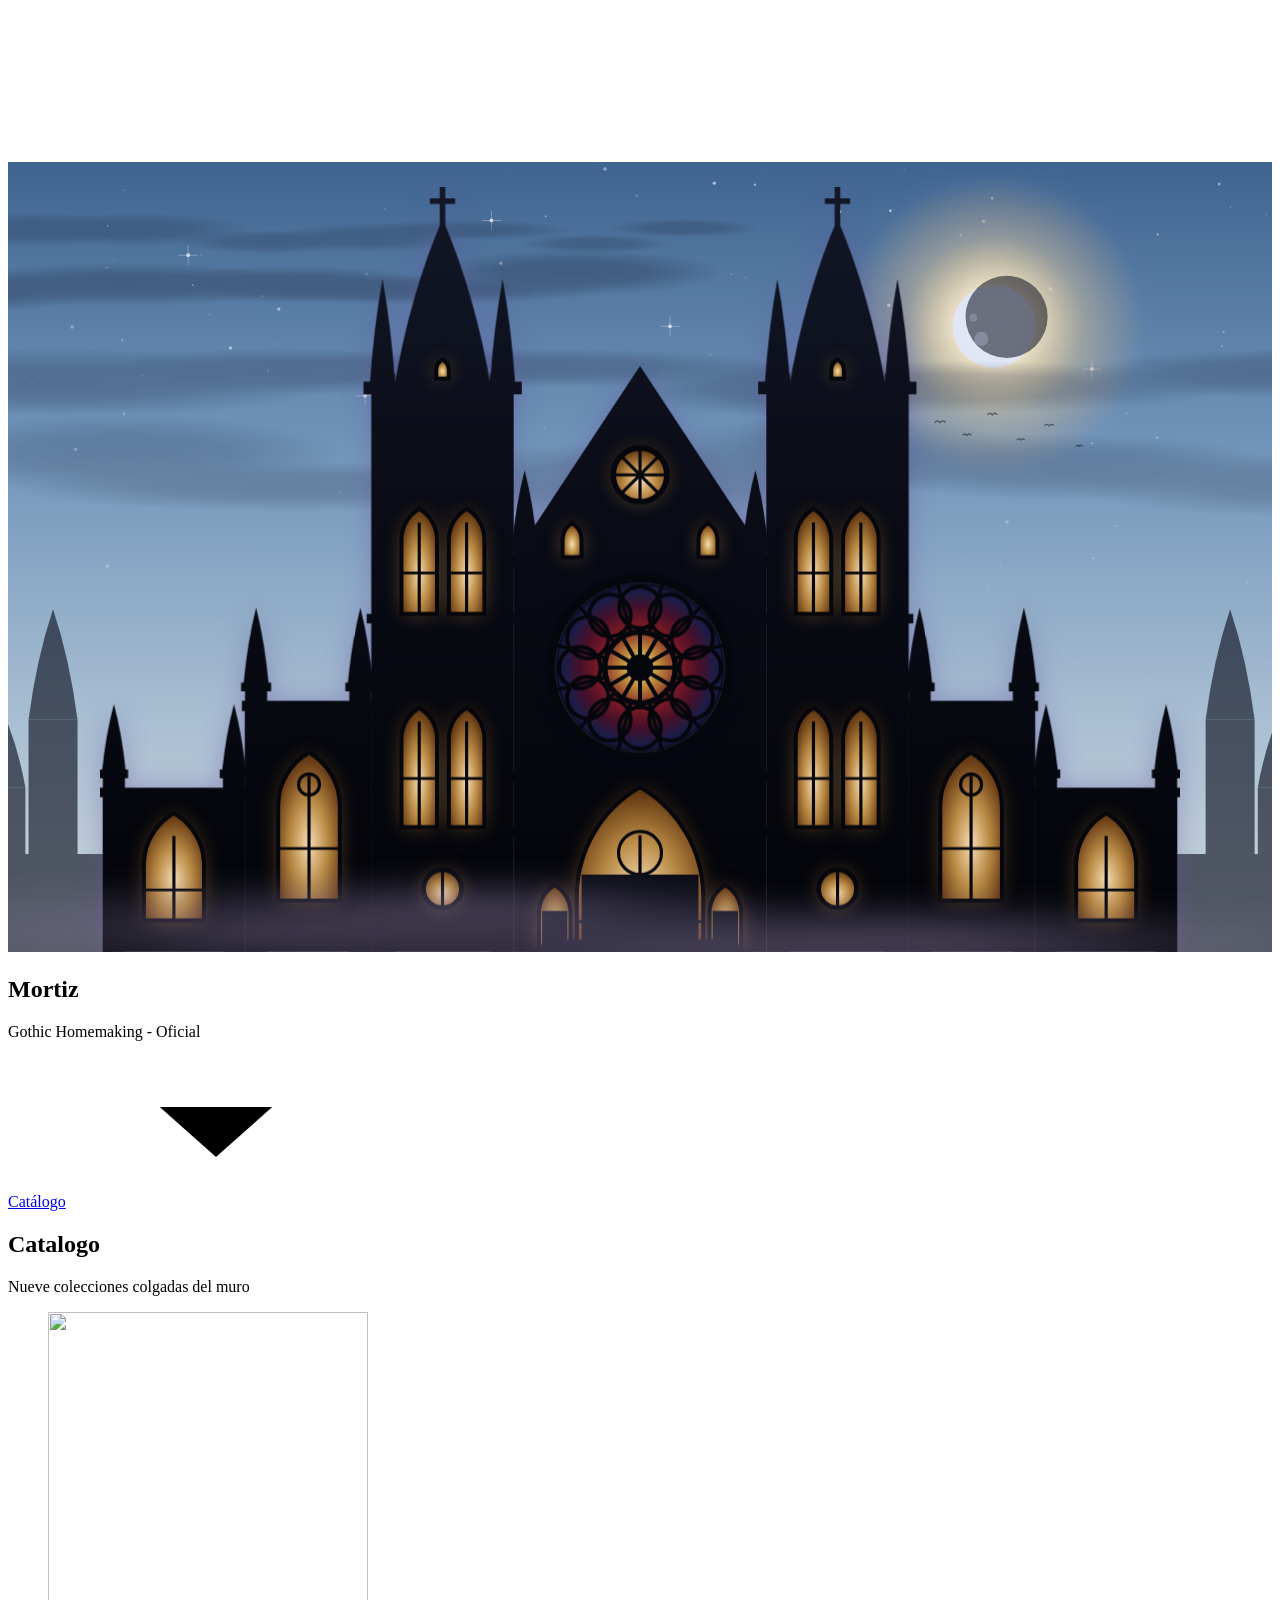
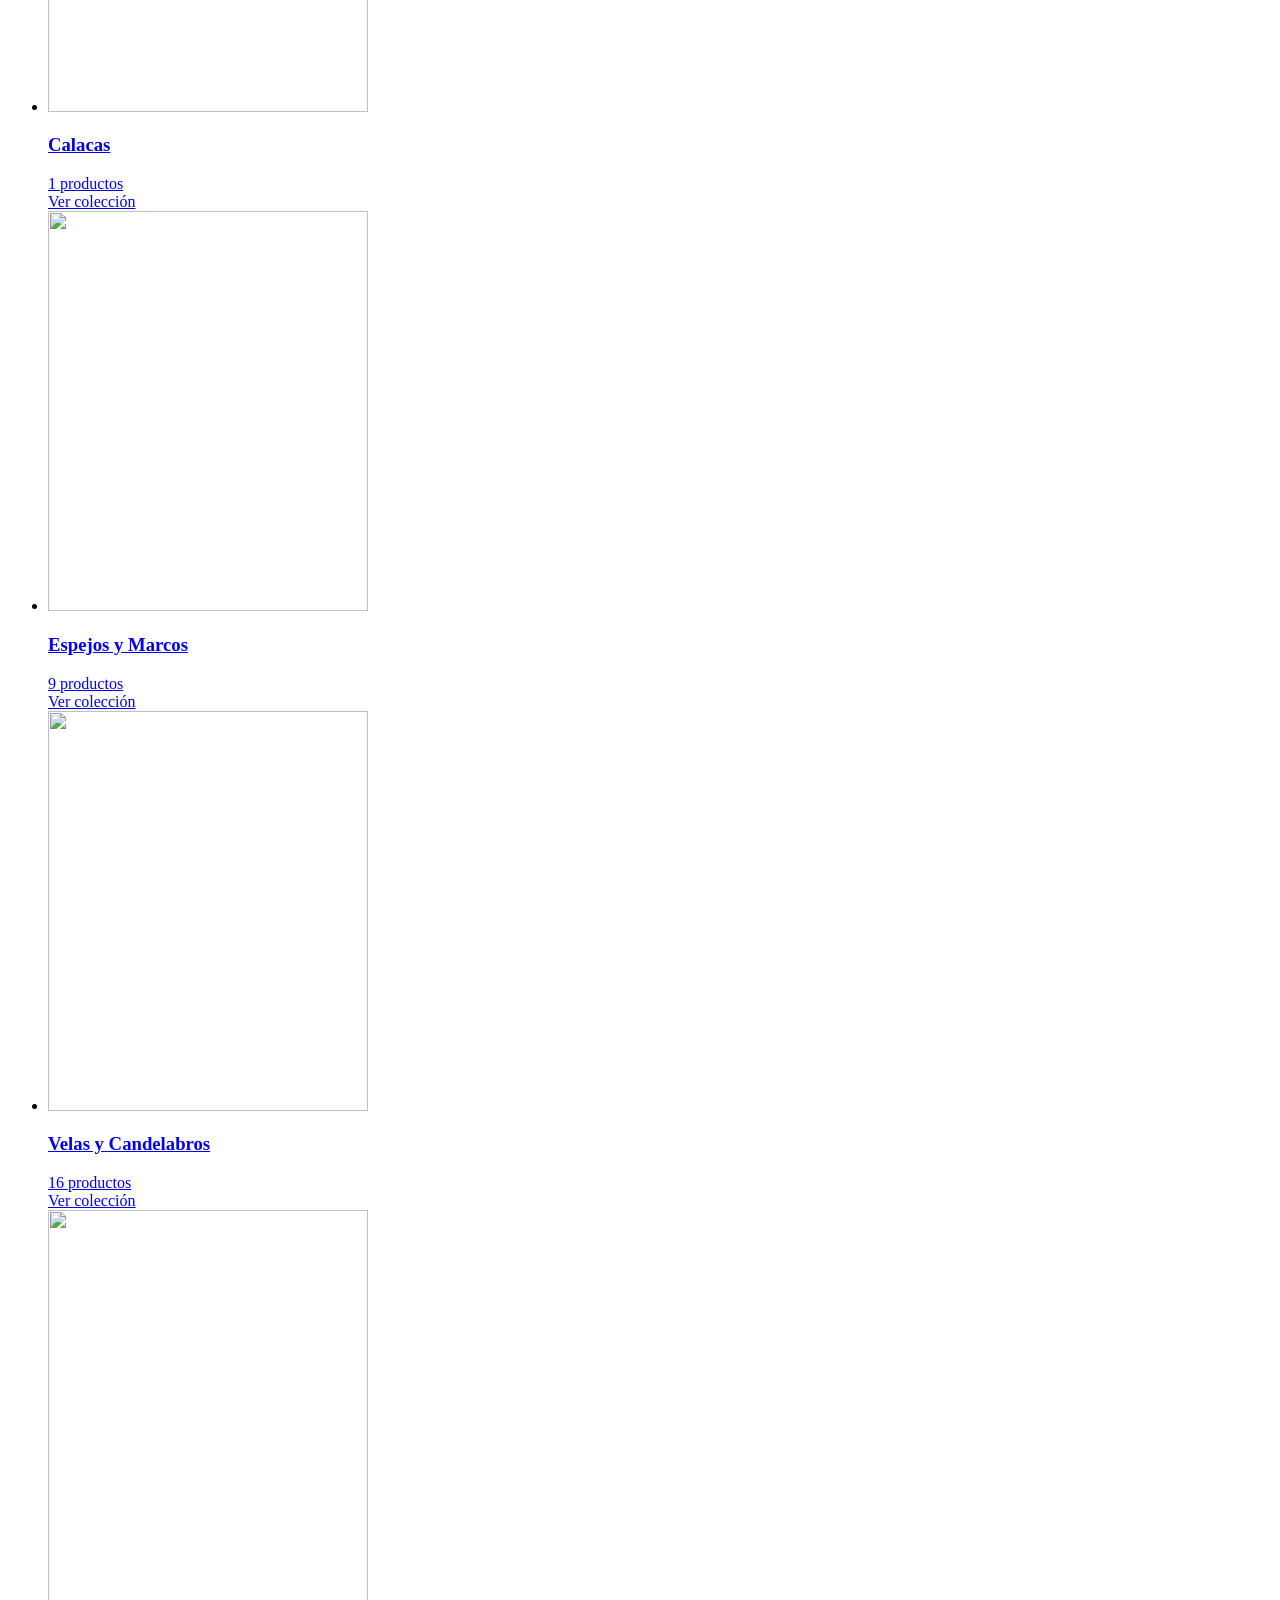
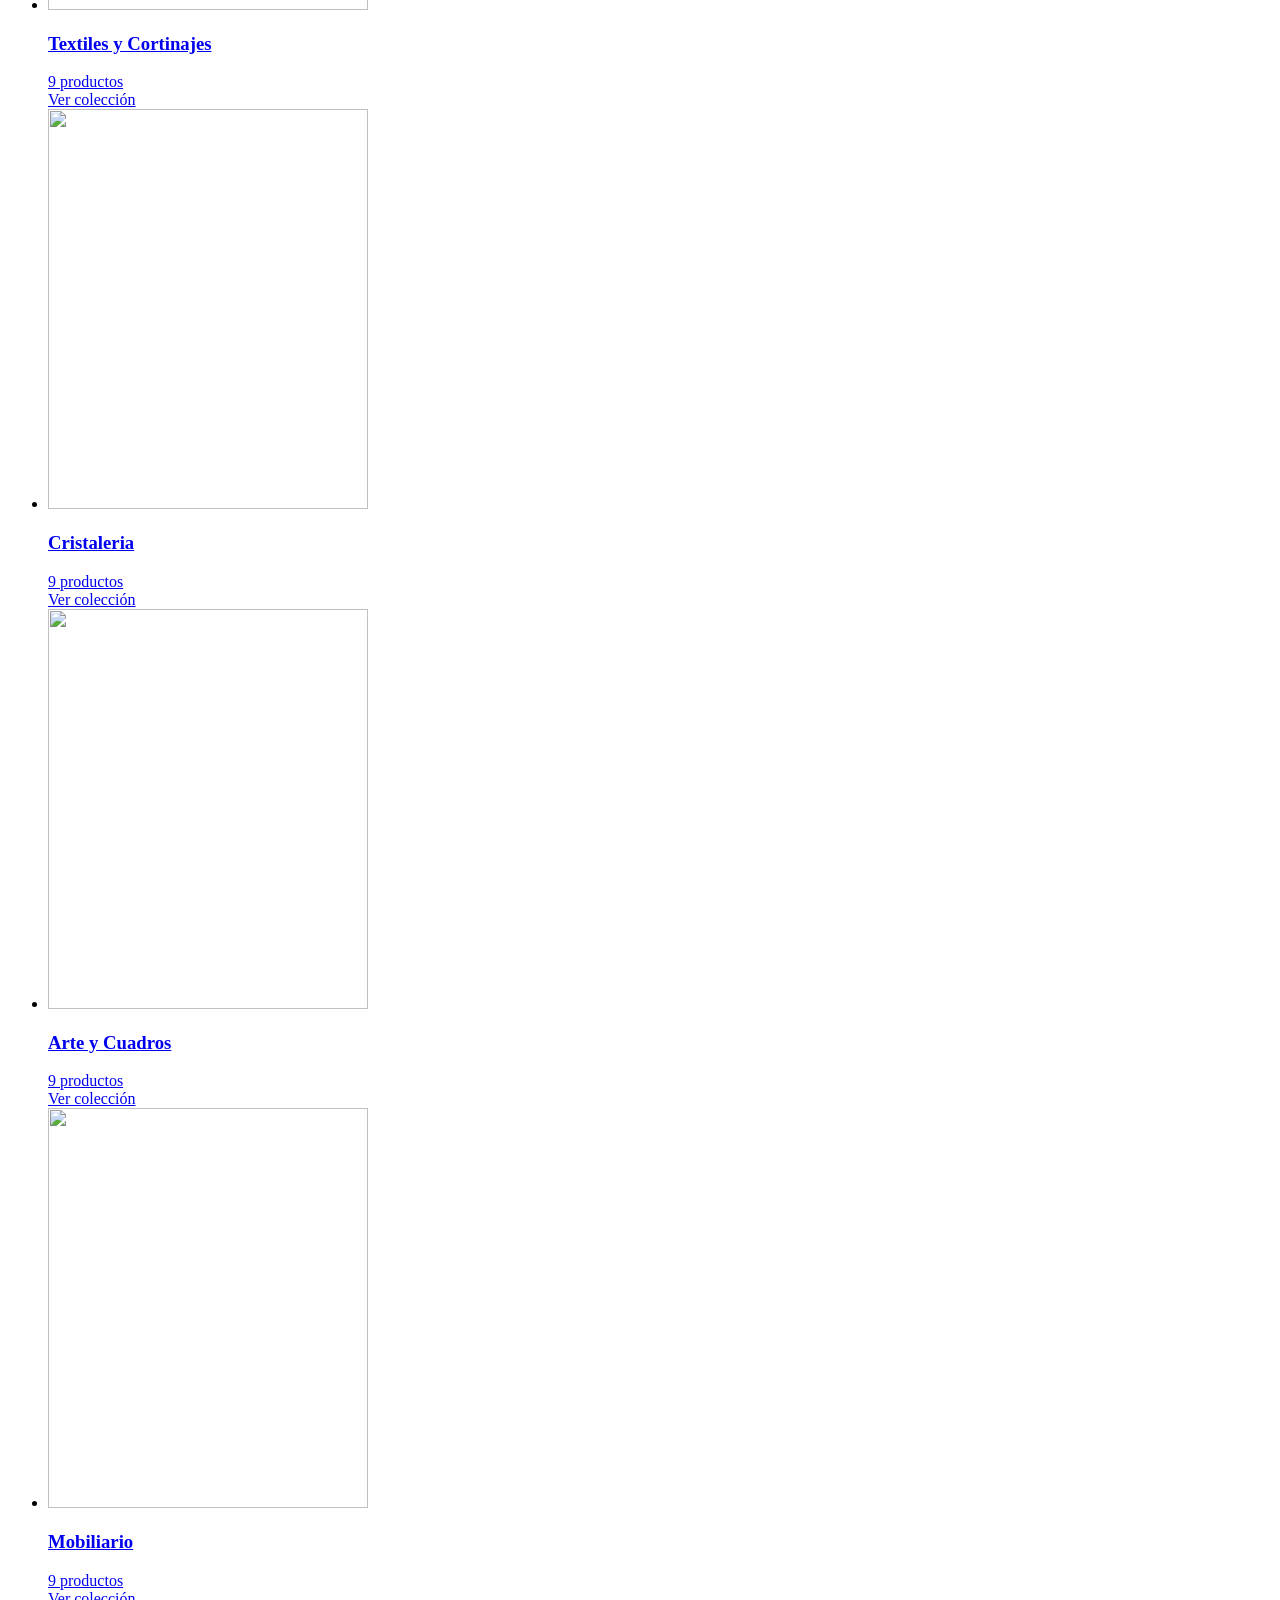
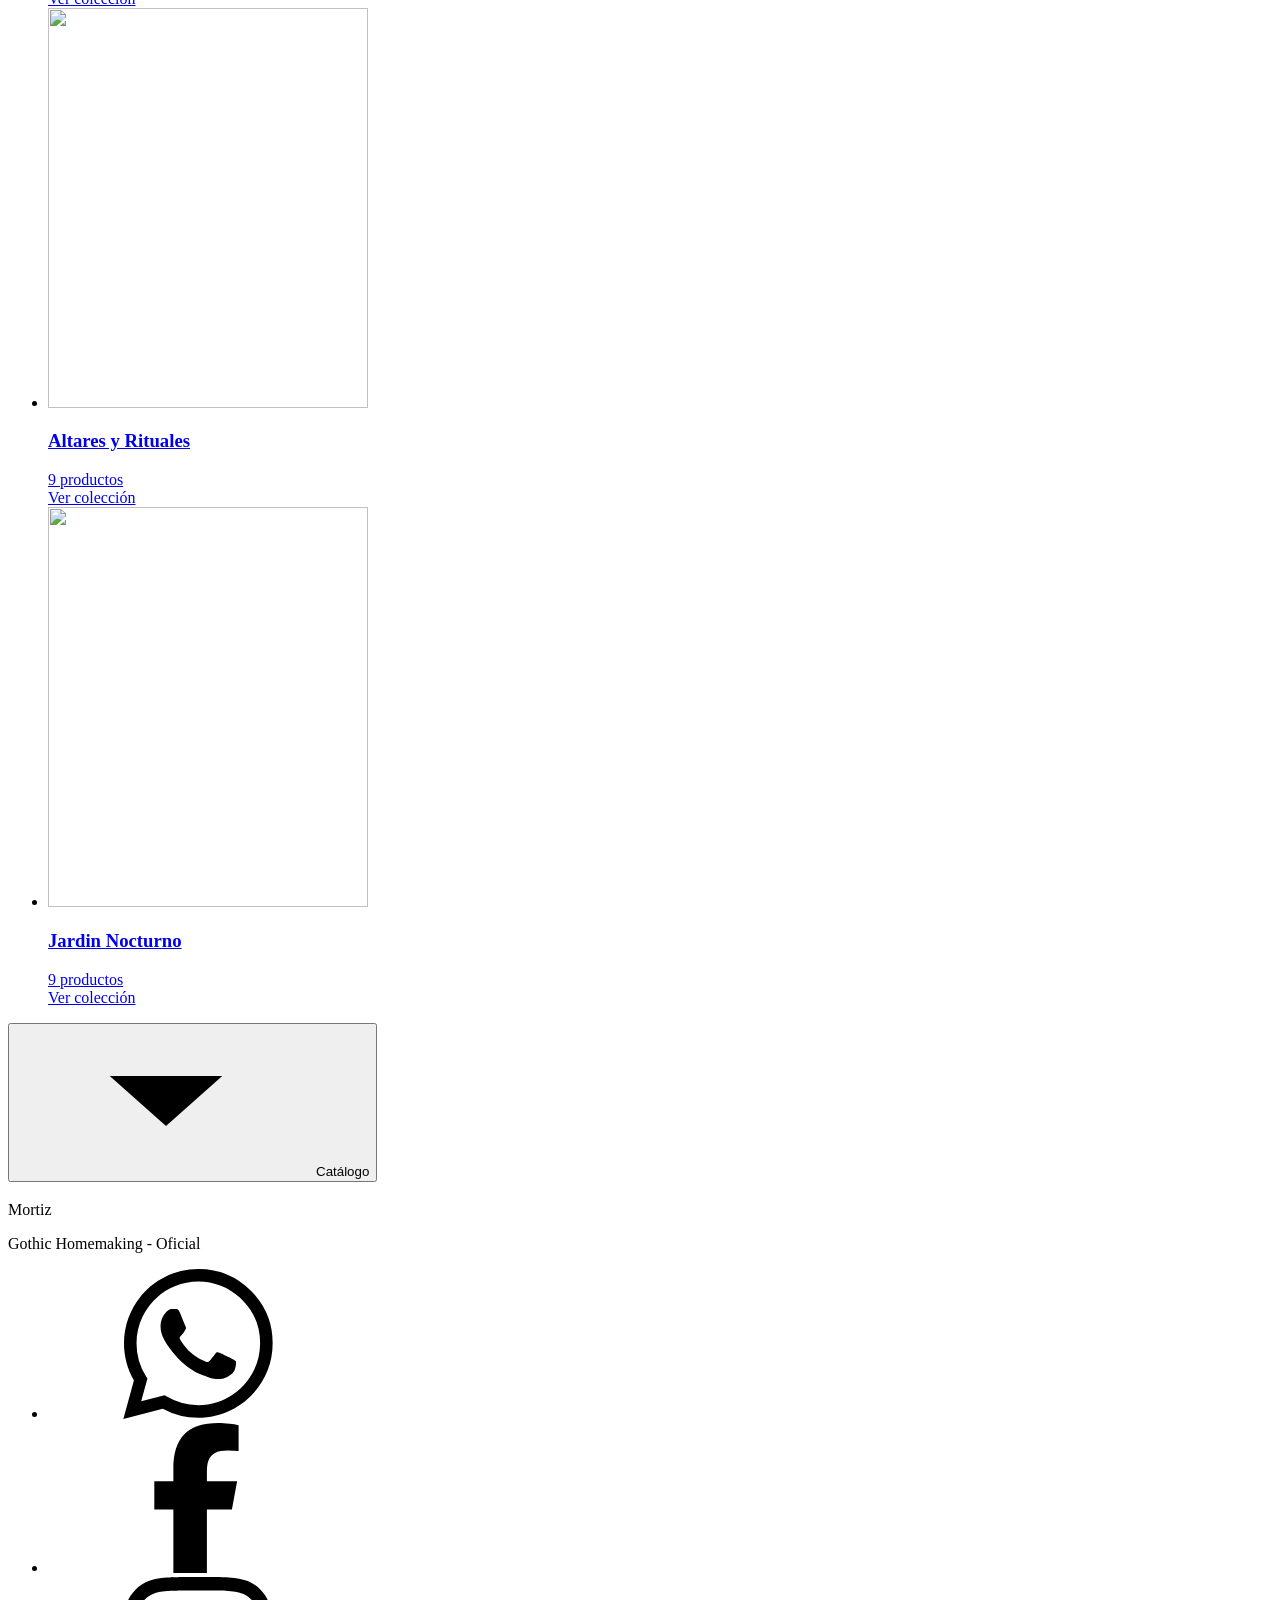
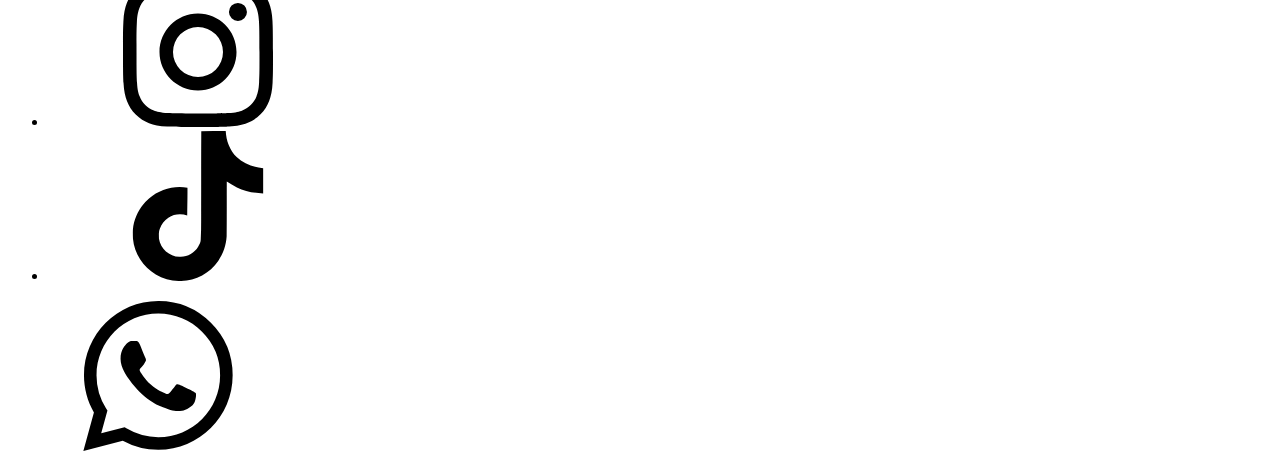
==== commit dc978807: "deploy: ATR-WEBS/MORTIZ-CODE@0ae7361d805286c87db3d31f1b02a207880905da" ====
--- a/index.html
+++ b/index.html
@@ -1,844 +1,7 @@
-<!doctype html>
-<html lang="es">
-
-<head>
-    <meta charset="utf-8">
-    <meta name="viewport" content="width=device-width, initial-scale=1">
-    <title>Mortiz &middot; Gothic Homemaking</title>
-    <meta name="description" content="Objetos para habitar la penumbra. Catalogo de decoracion gotica para el hogar.">
-    <meta name="theme-color" content="#04050a">
-
-    <link rel="icon" href="assets/img/favicon.png">
-    <link rel="apple-touch-icon" href="assets/img/apple-touch-icon.png">
-
-    <link rel="preload" href="assets/fonts/unifraktur-mortiz.woff2" as="font" type="font/woff2" crossorigin>
-    <link rel="preload" href="assets/fonts/cinzel.woff2" as="font" type="font/woff2" crossorigin>
-    <link rel="stylesheet" href="assets/css/styles.css">
-
-    <script>(function () {
+<!DOCTYPE html><html lang="es"><head><meta charset="utf-8"><meta name="viewport" content="width=device-width, initial-scale=1"><title>Mortiz &middot; Gothic Homemaking</title><meta name="description" content="Objetos para habitar la penumbra. Catalogo de decoracion gotica para el hogar."><meta name="theme-color" content="#04050a"><link rel="icon" href="assets/img/favicon.png"><link rel="apple-touch-icon" href="assets/img/apple-touch-icon.png"><link rel="preload" href="/MORTIZ-WEB/_astro/unifraktur-mortiz.es8Cty_m.woff2" as="font" type="font/woff2" crossorigin><link rel="preload" href="/MORTIZ-WEB/_astro/cinzel.BOqWLKHx.woff2" as="font" type="font/woff2" crossorigin><link rel="preload" href="/MORTIZ-WEB/_astro/medievalsharp.CF2Va2Tg.woff2" as="font" type="font/woff2" crossorigin><script>(function () {
         var d = document.documentElement;
         d.classList.add("js");
+        var m = navigator.deviceMemory;
+        if (m && m <= 2) d.classList.add("lite");
         if (!/[?&]c=/.test(location.search)) d.classList.add("intro", "dusk");
-    })();</script>
-</head>
-
-<body>
-
-<svg class="sprite" aria-hidden="true" xmlns="http://www.w3.org/2000/svg">
-    <symbol id="icon-chevron" viewBox="0 0 24 24">
-        <path d="M3 8 12 16l9-8"/>
-    </symbol>
-    <symbol id="icon-whatsapp" viewBox="0 0 24 24">
-        <path d="M17.472 14.382c-.297-.149-1.758-.867-2.03-.967-.273-.099-.471-.148-.67.15-.197.297-.767.966-.94 1.164-.173.199-.347.223-.644.075-.297-.15-1.255-.463-2.39-1.475-.883-.788-1.48-1.761-1.653-2.059-.173-.297-.018-.458.13-.606.134-.133.298-.347.446-.52.149-.174.198-.298.298-.497.099-.198.05-.371-.025-.52-.075-.149-.669-1.612-.916-2.207-.242-.579-.487-.5-.669-.51-.173-.008-.371-.01-.57-.01-.198 0-.52.074-.792.372-.272.297-1.04 1.016-1.04 2.479 0 1.462 1.065 2.875 1.213 3.074.149.198 2.096 3.2 5.077 4.487.709.306 1.262.489 1.694.625.712.227 1.36.195 1.871.118.571-.085 1.758-.719 2.006-1.413.248-.694.248-1.289.173-1.413-.074-.124-.272-.198-.57-.347m-5.421 7.403h-.004a9.87 9.87 0 01-5.031-1.378l-.361-.214-3.741.982.998-3.648-.235-.374a9.86 9.86 0 01-1.51-5.26c.001-5.45 4.436-9.884 9.888-9.884 2.64 0 5.122 1.03 6.988 2.898a9.825 9.825 0 012.893 6.994c-.003 5.45-4.437 9.884-9.885 9.884m8.413-18.297A11.815 11.815 0 0012.05 0C5.495 0 .16 5.335.157 11.892c0 2.096.547 4.142 1.588 5.945L.057 24l6.305-1.654a11.882 11.882 0 005.683 1.448h.005c6.554 0 11.89-5.335 11.893-11.893a11.821 11.821 0 00-3.48-8.413Z"/>
-    </symbol>
-    <symbol id="icon-facebook" viewBox="6.627 4.486 11.342 19.47">
-        <path d="M9.101 23.956v-8.245H6.627v-3.667h2.474v-1.58c0-4.085 1.848-5.978 5.858-5.978.401 0 .955.042 1.468.103a8.68 8.68 0 0 1 1.141.195v3.325a8.623 8.623 0 0 0-.653-.036 26.805 26.805 0 0 0-.733-.009c-.707 0-1.259.096-1.675.309a1.686 1.686 0 0 0-.679.622c-.258.42-.374.995-.374 1.752v1.297h3.919l-.386 2.103-.287 1.564h-3.246v8.245Z"/>
-    </symbol>
-    <symbol id="icon-instagram" viewBox="0 0 24 24">
-        <path d="M7.0301.084c-1.2768.0602-2.1487.264-2.911.5634-.7888.3075-1.4575.72-2.1228 1.3877-.6652.6677-1.075 1.3368-1.3802 2.127-.2954.7638-.4956 1.6365-.552 2.914-.0564 1.2775-.0689 1.6882-.0626 4.947.0062 3.2586.0206 3.6671.0825 4.9473.061 1.2765.264 2.1482.5635 2.9107.308.7889.72 1.4573 1.388 2.1228.6679.6655 1.3365 1.0743 2.1285 1.38.7632.295 1.6361.4961 2.9134.552 1.2773.056 1.6884.069 4.9462.0627 3.2578-.0062 3.668-.0207 4.9478-.0814 1.28-.0607 2.147-.2652 2.9098-.5633.7889-.3086 1.4578-.72 2.1228-1.3881.665-.6682 1.0745-1.3378 1.3795-2.1284.2957-.7632.4966-1.636.552-2.9124.056-1.2809.0692-1.6898.063-4.948-.0063-3.2583-.021-3.6668-.0817-4.9465-.0607-1.2797-.264-2.1487-.5633-2.9117-.3084-.7889-.72-1.4568-1.3876-2.1228C21.2982 1.33 20.628.9208 19.8378.6165 19.074.321 18.2017.1197 16.9244.0645 15.6471.0093 15.236-.005 11.977.0014 8.718.0076 8.31.0215 7.0301.0839m.1402 21.6932c-1.17-.0509-1.8053-.2453-2.2287-.408-.5606-.216-.96-.4771-1.3819-.895-.422-.4178-.6811-.8186-.9-1.378-.1644-.4234-.3624-1.058-.4171-2.228-.0595-1.2645-.072-1.6442-.079-4.848-.007-3.2037.0053-3.583.0607-4.848.05-1.169.2456-1.805.408-2.2282.216-.5613.4762-.96.895-1.3816.4188-.4217.8184-.6814 1.3783-.9003.423-.1651 1.0575-.3614 2.227-.4171 1.2655-.06 1.6447-.072 4.848-.079 3.2033-.007 3.5835.005 4.8495.0608 1.169.0508 1.8053.2445 2.228.408.5608.216.96.4754 1.3816.895.4217.4194.6816.8176.9005 1.3787.1653.4217.3617 1.056.4169 2.2263.0602 1.2655.0739 1.645.0796 4.848.0058 3.203-.0055 3.5834-.061 4.848-.051 1.17-.245 1.8055-.408 2.2294-.216.5604-.4763.96-.8954 1.3814-.419.4215-.8181.6811-1.3783.9-.4224.1649-1.0577.3617-2.2262.4174-1.2656.0595-1.6448.072-4.8493.079-3.2045.007-3.5825-.006-4.848-.0608M16.953 5.5864A1.44 1.44 0 1 0 18.39 4.144a1.44 1.44 0 0 0-1.437 1.4424M5.8385 12.012c.0067 3.4032 2.7706 6.1557 6.173 6.1493 3.4026-.0065 6.157-2.7701 6.1506-6.1733-.0065-3.4032-2.771-6.1565-6.174-6.1498-3.403.0067-6.156 2.771-6.1496 6.1738M8 12.0077a4 4 0 1 1 4.008 3.9921A3.9996 3.9996 0 0 1 8 12.0077"/>
-    </symbol>
-    <symbol id="icon-tiktok" viewBox="0 0 24 24">
-        <path d="M12.525.02c1.31-.02 2.61-.01 3.91-.02.08 1.53.63 3.09 1.75 4.17 1.12 1.11 2.7 1.62 4.24 1.79v4.03c-1.44-.05-2.89-.35-4.2-.97-.57-.26-1.1-.59-1.62-.93-.01 2.92.01 5.84-.02 8.75-.08 1.4-.54 2.79-1.35 3.94-1.31 1.92-3.58 3.17-5.91 3.21-1.43.08-2.86-.31-4.08-1.03-2.02-1.19-3.44-3.37-3.65-5.71-.02-.5-.03-1-.01-1.49.18-1.9 1.12-3.72 2.58-4.96 1.66-1.44 3.98-2.13 6.15-1.72.02 1.48-.04 2.96-.04 4.44-.99-.32-2.15-.23-3.02.37-.63.41-1.11 1.04-1.36 1.75-.21.51-.15 1.07-.14 1.61.24 1.64 1.82 3.02 3.5 2.87 1.12-.01 2.19-.66 2.77-1.61.19-.33.4-.67.41-1.06.1-1.79.06-3.57.07-5.36.01-4.03-.01-8.05.02-12.07z"/>
-    </symbol>
-</svg>
-
-<div class="backdrop" aria-hidden="true">
-    <div class="backdrop__sky">
-        <svg class="sky" xmlns="http://www.w3.org/2000/svg" viewBox="0 0 1600 1000"
-             width="100%" height="100%" preserveAspectRatio="xMidYMin slice">
-            <defs>
-                <linearGradient id="sky-g-sky" x1="0" y1="0" x2="0" y2="1">
-                    <stop offset="0" stop-color="#02030a"/>
-                    <stop offset=".28" stop-color="#070a18"/>
-                    <stop offset=".55" stop-color="#0e1226"/>
-                    <stop offset=".78" stop-color="#1a1730"/>
-                    <stop offset="1" stop-color="#2b2038"/>
-                </linearGradient>
-                <radialGradient id="sky-g-horizon" cx=".5" cy="1" r=".72">
-                    <stop offset="0" stop-color="#6b4a63" stop-opacity=".55"/>
-                    <stop offset=".45" stop-color="#3a2c4c" stop-opacity=".30"/>
-                    <stop offset="1" stop-color="#3a2c4c" stop-opacity="0"/>
-                </radialGradient>
-                <radialGradient id="sky-g-moon" cx=".5" cy=".5" r=".5">
-                    <stop offset="0" stop-color="#eef3ff" stop-opacity=".55"/>
-                    <stop offset=".35" stop-color="#c9d4f0" stop-opacity=".20"/>
-                    <stop offset="1" stop-color="#8fa2d8" stop-opacity="0"/>
-                </radialGradient>
-                <linearGradient id="sky-g-stone" gradientUnits="userSpaceOnUse" x1="0" y1="0" x2="0" y2="1000">
-                    <stop offset="0" stop-color="#141828"/>
-                    <stop offset=".45" stop-color="#0a0c16"/>
-                    <stop offset="1" stop-color="#04050a"/>
-                </linearGradient>
-                <radialGradient id="sky-g-glass" cx=".5" cy=".62" r=".72">
-                    <stop offset="0" stop-color="#f6dcb0"/>
-                    <stop offset=".42" stop-color="#b98a45"/>
-                    <stop offset=".78" stop-color="#6b3f16"/>
-                    <stop offset="1" stop-color="#2a170a"/>
-                </radialGradient>
-                <radialGradient id="sky-g-rose" cx=".5" cy=".5" r=".5">
-                    <stop offset="0" stop-color="#f2d5a4"/>
-                    <stop offset=".22" stop-color="#bd8a3c"/>
-                    <stop offset=".46" stop-color="#7d1a24"/>
-                    <stop offset=".68" stop-color="#46102a"/>
-                    <stop offset=".86" stop-color="#1b1d49"/>
-                    <stop offset="1" stop-color="#0d0f29"/>
-                </radialGradient>
-                <radialGradient id="sky-g-cloud" cx=".5" cy=".5" r=".5">
-                    <stop offset="0" stop-color="#1b2136"/>
-                    <stop offset=".5" stop-color="#1b2136" stop-opacity=".85"/>
-                    <stop offset="1" stop-color="#1b2136" stop-opacity="0"/>
-                </radialGradient>
-                <radialGradient id="sky-g-fog" cx=".5" cy=".5" r=".5">
-                    <stop offset="0" stop-color="#8e7fa6" stop-opacity=".40"/>
-                    <stop offset="1" stop-color="#8e7fa6" stop-opacity="0"/>
-                </radialGradient>
-                <linearGradient id="sky-g-sky-day" x1="0" y1="0" x2="0" y2="1">
-                    <stop offset="0" stop-color="#3f6490"/>
-                    <stop offset=".35" stop-color="#6f93b8"/>
-                    <stop offset=".7" stop-color="#a8bed2"/>
-                    <stop offset="1" stop-color="#cfd8de"/>
-                </linearGradient>
-                <linearGradient id="sky-g-sky-dusk" x1="0" y1="0" x2="0" y2="1">
-                    <stop offset="0" stop-color="#152040"/>
-                    <stop offset=".3" stop-color="#3b3560"/>
-                    <stop offset=".58" stop-color="#8a4f5e"/>
-                    <stop offset=".8" stop-color="#c9713f"/>
-                    <stop offset="1" stop-color="#e8a35c"/>
-                </linearGradient>
-                <radialGradient id="sky-g-sun" cx=".5" cy=".5" r=".5">
-                    <stop offset="0" stop-color="#fff6e2"/>
-                    <stop offset=".28" stop-color="#ffe7b0" stop-opacity=".9"/>
-                    <stop offset=".6" stop-color="#f7c877" stop-opacity=".35"/>
-                    <stop offset="1" stop-color="#f0b060" stop-opacity="0"/>
-                </radialGradient>
-                <filter id="sky-f-soft" x="-30%" y="-120%" width="160%" height="340%">
-                    <feGaussianBlur stdDeviation="16"/>
-                </filter>
-                <filter id="sky-f-halo" x="-25%" y="-25%" width="150%" height="150%">
-                    <feGaussianBlur stdDeviation="16"/>
-                </filter>
-                <filter id="sky-f-bloom" x="-45%" y="-45%" width="190%" height="190%">
-                    <feGaussianBlur stdDeviation="13"/>
-                </filter>
-                <g id="sky-mL">
-                    <rect x="120" y="800" width="180" height="200"/>
-                    <rect x="116" y="792" width="188" height="12"/>
-                    <rect x="120" y="778" width="28" height="222"/>
-                    <rect x="272" y="778" width="28" height="222"/>
-                    <rect x="116" y="769" width="36" height="11"/>
-                    <path d="M119,771Q123.8,724.2 134,686Q144.2,724.2 149,771Z"/>
-                    <rect x="268" y="769" width="36" height="11"/>
-                    <path d="M271,771Q275.8,724.2 286,686Q296.2,724.2 301,771Z"/>
-                    <rect x="300" y="690" width="160" height="310"/>
-                    <rect x="296" y="682" width="168" height="13"/>
-                    <rect x="300" y="668" width="28" height="332"/>
-                    <rect x="432" y="668" width="28" height="332"/>
-                    <rect x="295" y="659" width="38" height="11"/>
-                    <path d="M298,661Q303.1,607.6 314,564Q324.9,607.6 330,661Z"/>
-                    <rect x="427" y="659" width="38" height="11"/>
-                    <path d="M430,661Q435.1,607.6 446,564Q456.9,607.6 462,661Z"/>
-                    <rect x="460" y="290" width="180" height="710"/>
-                    <rect x="460" y="268" width="30" height="732"/>
-                    <rect x="610" y="268" width="30" height="732"/>
-                    <rect x="450" y="278" width="200" height="16"/>
-                    <rect x="454" y="572" width="192" height="12"/>
-                    <rect x="454" y="842" width="192" height="11"/>
-                    <path d="M488,290Q507.8,170.1 550,72Q592.2,170.1 612,290Z"/>
-                    <path d="M526,274L550,208L574,274Z"/>
-                    <rect x="455" y="279" width="38" height="11"/>
-                    <path d="M458,281Q463.1,207.8 474,148Q484.9,207.8 490,281Z"/>
-                    <rect x="607" y="279" width="38" height="11"/>
-                    <path d="M610,281Q615.1,207.8 626,148Q636.9,207.8 642,281Z"/>
-                    <rect x="546.5" y="32" width="7" height="52"/>
-                    <rect x="534" y="46" width="32" height="7"/>
-                </g>
-                <g id="sky-gL">
-                    <path d="M172,960L172,890A76,76 0 0 1 210,824.2A76,76 0 0 1 248,890L248,960Z"
-                          fill="url(#sky-g-glass)"/>
-                    <path d="M342,935L342,815A78,78 0 0 1 381,747.5A78,78 0 0 1 420,815L420,935Z"
-                          fill="url(#sky-g-glass)"/>
-                    <path d="M498,572L498,478A45,45 0 0 1 520.5,439A45,45 0 0 1 543,478L543,572Z"
-                          fill="url(#sky-g-glass)"/>
-                    <path d="M558,572L558,478A45,45 0 0 1 580.5,439A45,45 0 0 1 603,478L603,572Z"
-                          fill="url(#sky-g-glass)"/>
-                    <path d="M498,842L498,730A45,45 0 0 1 520.5,691A45,45 0 0 1 543,730L543,842Z"
-                          fill="url(#sky-g-glass)"/>
-                    <path d="M558,842L558,730A45,45 0 0 1 580.5,691A45,45 0 0 1 603,730L603,842Z"
-                          fill="url(#sky-g-glass)"/>
-                    <circle cx="550" cy="920" r="24" fill="url(#sky-g-glass)"/>
-                    <path d="M542,274L542,264A16,16 0 0 1 550,250.1A16,16 0 0 1 558,264L558,274Z"
-                          fill="url(#sky-g-glass)"/>
-                </g>
-                <g id="sky-lL">
-                    <path d="M172,960L172,890A76,76 0 0 1 210,824.2A76,76 0 0 1 248,890L248,960Z" fill="none"
-                          stroke="#06070d" stroke-width="5"/>
-                    <line x1="210" y1="960" x2="210" y2="853.1" stroke="#06070d" stroke-width="4"/>
-                    <line x1="174" y1="921.5" x2="246" y2="921.5" stroke="#06070d" stroke-width="3.5"/>
-                    <path d="M342,935L342,815A78,78 0 0 1 381,747.5A78,78 0 0 1 420,815L420,935Z" fill="none"
-                          stroke="#06070d" stroke-width="5"/>
-                    <line x1="381" y1="935" x2="381" y2="777.1" stroke="#06070d" stroke-width="4"/>
-                    <line x1="344" y1="869" x2="418" y2="869" stroke="#06070d" stroke-width="3.5"/>
-                    <circle cx="381" cy="788" r="13.3" fill="none" stroke="#06070d" stroke-width="4"/>
-                    <path d="M498,572L498,478A45,45 0 0 1 520.5,439A45,45 0 0 1 543,478L543,572Z" fill="none"
-                          stroke="#06070d" stroke-width="5"/>
-                    <line x1="520.5" y1="572" x2="520.5" y2="456.1" stroke="#06070d" stroke-width="4"/>
-                    <line x1="500" y1="520.3" x2="541" y2="520.3" stroke="#06070d" stroke-width="3.5"/>
-                    <path d="M558,572L558,478A45,45 0 0 1 580.5,439A45,45 0 0 1 603,478L603,572Z" fill="none"
-                          stroke="#06070d" stroke-width="5"/>
-                    <line x1="580.5" y1="572" x2="580.5" y2="456.1" stroke="#06070d" stroke-width="4"/>
-                    <line x1="560" y1="520.3" x2="601" y2="520.3" stroke="#06070d" stroke-width="3.5"/>
-                    <path d="M498,842L498,730A45,45 0 0 1 520.5,691A45,45 0 0 1 543,730L543,842Z" fill="none"
-                          stroke="#06070d" stroke-width="5"/>
-                    <line x1="520.5" y1="842" x2="520.5" y2="708.1" stroke="#06070d" stroke-width="4"/>
-                    <line x1="500" y1="780.4" x2="541" y2="780.4" stroke="#06070d" stroke-width="3.5"/>
-                    <path d="M558,842L558,730A45,45 0 0 1 580.5,691A45,45 0 0 1 603,730L603,842Z" fill="none"
-                          stroke="#06070d" stroke-width="5"/>
-                    <line x1="580.5" y1="842" x2="580.5" y2="708.1" stroke="#06070d" stroke-width="4"/>
-                    <line x1="560" y1="780.4" x2="601" y2="780.4" stroke="#06070d" stroke-width="3.5"/>
-                    <circle cx="550" cy="920" r="24" fill="none" stroke="#06070d" stroke-width="6"/>
-                    <line x1="550" y1="896" x2="550" y2="944" stroke="#06070d" stroke-width="4"/>
-                    <path d="M542,274L542,264A16,16 0 0 1 550,250.1A16,16 0 0 1 558,264L558,274Z" fill="none"
-                          stroke="#06070d" stroke-width="5"/>
-                </g>
-                <g id="sky-mass">
-                    <use href="#sky-mL"/>
-                    <use href="#sky-mL" transform="translate(1600,0) scale(-1,1)"/>
-                    <rect x="640" y="510" width="320" height="490"/>
-                    <path d="M634,510L800,258L966,510Z"/>
-                    <rect x="628" y="496" width="344" height="18"/>
-                    <rect x="640" y="492" width="28" height="508"/>
-                    <rect x="932" y="492" width="28" height="508"/>
-                    <rect x="635" y="483" width="38" height="11"/>
-                    <path d="M638,485Q643.1,432.8 654,390Q664.9,432.8 670,485Z"/>
-                    <rect x="927" y="483" width="38" height="11"/>
-                    <path d="M930,485Q935.1,432.8 946,390Q956.9,432.8 962,485Z"/>
-                    <rect x="636" y="770" width="328" height="15"/>
-                </g>
-                <g id="sky-glassG">
-                    <use href="#sky-gL"/>
-                    <use href="#sky-gL" transform="translate(1600,0) scale(-1,1)"/>
-                    <circle cx="800" cy="396" r="34" fill="url(#sky-g-glass)"/>
-                    <path d="M702,500L702,478A24,24 0 0 1 714,457.2A24,24 0 0 1 726,478L726,500Z"
-                          fill="url(#sky-g-glass)"/>
-                    <path d="M874,500L874,478A24,24 0 0 1 886,457.2A24,24 0 0 1 898,478L898,500Z"
-                          fill="url(#sky-g-glass)"/>
-                    <circle cx="800" cy="640" r="112" fill="url(#sky-g-rose)"/>
-                    <path d="M720,1000L720,930A160,160 0 0 1 800,791.4A160,160 0 0 1 880,930L880,1000Z"
-                          fill="url(#sky-g-glass)"/>
-                    <path d="M672,1000L672,950A40,40 0 0 1 692,915.4A40,40 0 0 1 712,950L712,1000Z"
-                          fill="url(#sky-g-glass)"/>
-                    <path d="M888,1000L888,950A40,40 0 0 1 908,915.4A40,40 0 0 1 928,950L928,1000Z"
-                          fill="url(#sky-g-glass)"/>
-                </g>
-            </defs>
-            <rect width="1600" height="1000" fill="url(#sky-g-sky)"/>
-            <rect width="1600" height="1000" fill="url(#sky-g-horizon)"/>
-            <rect class="sky__dusk" width="1600" height="1000" fill="url(#sky-g-sky-dusk)"/>
-            <rect class="sky__day" width="1600" height="1000" fill="url(#sky-g-sky-day)"/>
-            <g class="sky__stars">
-                <g class="sky__twinkle sky__twinkle--a">
-                    <circle cx="99.4" cy="491.5" r="0.7" fill="#e6ecff" opacity="0.11"/>
-                    <circle cx="125.7" cy="511.4" r="2.1" fill="#e6ecff" opacity="0.31"/>
-                    <circle cx="1593" cy="66.5" r="0.9" fill="#e6ecff" opacity="0.26"/>
-                    <circle cx="842.6" cy="972.2" r="0.7" fill="#e6ecff" opacity="0.04"/>
-                    <circle cx="1235.1" cy="74.9" r="2.1" fill="#e6ecff" opacity="0.46"/>
-                    <circle cx="1117" cy="61.7" r="1.6" fill="#e6ecff" opacity="0.76"/>
-                    <circle cx="266.5" cy="582.8" r="0.9" fill="#e6ecff" opacity="0.21"/>
-                    <circle cx="1245.7" cy="45.9" r="1.6" fill="#e6ecff" opacity="0.48"/>
-                    <circle cx="1467.2" cy="276.6" r="0.9" fill="#e6ecff" opacity="0.25"/>
-                    <circle cx="921.4" cy="853.3" r="0.7" fill="#e6ecff" opacity="0.18"/>
-                    <circle cx="149.7" cy="578.2" r="0.7" fill="#e6ecff" opacity="0.25"/>
-                    <circle cx="1416.2" cy="318" r="0.9" fill="#e6ecff" opacity="0.43"/>
-                    <circle cx="826.4" cy="264.5" r="1.3" fill="#e6ecff" opacity="0.15"/>
-                    <circle cx="108.4" cy="436.5" r="0.7" fill="#e6ecff" opacity="0.34"/>
-                    <circle cx="1050.9" cy="428.4" r="0.7" fill="#e6ecff" opacity="0.23"/>
-                    <circle cx="384.8" cy="734" r="1.3" fill="#e6ecff" opacity="0.16"/>
-                    <circle cx="1235.5" cy="1043.4" r="0.7" fill="#e6ecff" opacity="0.04"/>
-                    <circle cx="126.1" cy="81.2" r="1.1" fill="#e6ecff" opacity="0.54"/>
-                    <circle cx="1264.7" cy="455.6" r="2.1" fill="#e6ecff" opacity="0.34"/>
-                    <circle cx="1320.3" cy="906.7" r="1.1" fill="#e6ecff" opacity="0.05"/>
-                    <circle cx="1213.4" cy="232.5" r="1.6" fill="#e6ecff" opacity="0.52"/>
-                    <circle cx="983" cy="254.2" r="0.9" fill="#e6ecff" opacity="0.19"/>
-                    <circle cx="581.7" cy="555.1" r="1.1" fill="#e6ecff" opacity="0.23"/>
-                    <circle cx="816.4" cy="298.5" r="2.1" fill="#e6ecff" opacity="0.36"/>
-                    <circle cx="1568.4" cy="532.4" r="1.3" fill="#e6ecff" opacity="0.30"/>
-                    <circle cx="755.7" cy="345.2" r="0.9" fill="#e6ecff" opacity="0.34"/>
-                    <circle cx="1186.9" cy="249.9" r="0.7" fill="#e6ecff" opacity="0.30"/>
-                    <circle cx="806" cy="319.6" r="0.7" fill="#e6ecff" opacity="0.42"/>
-                    <circle cx="610.6" cy="643.2" r="1.1" fill="#e6ecff" opacity="0.30"/>
-                    <circle cx="637.6" cy="1178.1" r="0.9" fill="#e6ecff" opacity="-0.04"/>
-                    <circle cx="1294.2" cy="621" r="0.9" fill="#e6ecff" opacity="0.11"/>
-                    <circle cx="173.7" cy="402.8" r="0.7" fill="#e6ecff" opacity="0.43"/>
-                    <circle cx="133.9" cy="784.1" r="2.1" fill="#e6ecff" opacity="0.11"/>
-                    <circle cx="894" cy="26.8" r="2.1" fill="#e6ecff" opacity="0.64"/>
-                    <circle cx="549.4" cy="847.7" r="1.1" fill="#e6ecff" opacity="0.17"/>
-                    <circle cx="276.2" cy="1163.7" r="1.6" fill="#e6ecff" opacity="-0.02"/>
-                    <circle cx="593.5" cy="875.7" r="1.6" fill="#e6ecff" opacity="0.10"/>
-                    <circle cx="483.3" cy="757.3" r="1.1" fill="#e6ecff" opacity="0.18"/>
-                    <circle cx="461.1" cy="280.9" r="0.7" fill="#e6ecff" opacity="0.21"/>
-                    <circle cx="624" cy="128.2" r="2.1" fill="#e6ecff" opacity="0.50"/>
-                    <circle cx="889.1" cy="244.1" r="1.1" fill="#e6ecff" opacity="0.37"/>
-                    <circle cx="1139.2" cy="428.6" r="0.9" fill="#e6ecff" opacity="0.42"/>
-                    <circle cx="1350.9" cy="633.1" r="1.3" fill="#e6ecff" opacity="0.11"/>
-                    <circle cx="1076.8" cy="109.9" r="0.7" fill="#e6ecff" opacity="0.34"/>
-                    <circle cx="396.1" cy="1091.9" r="0.9" fill="#e6ecff" opacity="0.00"/>
-                    <circle cx="1454.4" cy="349.1" r="1.3" fill="#e6ecff" opacity="0.49"/>
-                    <circle cx="100" cy="706.2" r="0.9" fill="#e6ecff" opacity="0.10"/>
-                    <circle cx="1596.1" cy="634.8" r="0.7" fill="#e6ecff" opacity="0.37"/>
-                    <circle cx="585.6" cy="479.2" r="0.7" fill="#e6ecff" opacity="0.21"/>
-                    <circle cx="1259.4" cy="625.4" r="0.7" fill="#e6ecff" opacity="0.10"/>
-                </g>
-                <g class="sky__twinkle sky__twinkle--b">
-                    <circle cx="1543.3" cy="668.3" r="2.1" fill="#e6ecff" opacity="0.24"/>
-                    <circle cx="1052.9" cy="62.8" r="2.1" fill="#e6ecff" opacity="0.84"/>
-                    <circle cx="170" cy="269.9" r="0.9" fill="#e6ecff" opacity="0.54"/>
-                    <circle cx="85.6" cy="363.6" r="2.1" fill="#e6ecff" opacity="0.47"/>
-                    <circle cx="123.5" cy="1064.2" r="0.9" fill="#e6ecff" opacity="0.01"/>
-                    <circle cx="1259.4" cy="722.5" r="1.6" fill="#e6ecff" opacity="0.19"/>
-                    <circle cx="1373.6" cy="501.5" r="1.1" fill="#e6ecff" opacity="0.36"/>
-                    <circle cx="957.2" cy="435.2" r="2.1" fill="#e6ecff" opacity="0.17"/>
-                    <circle cx="1547.4" cy="57.1" r="0.7" fill="#e6ecff" opacity="0.60"/>
-                    <circle cx="1460.1" cy="1058" r="2.1" fill="#e6ecff" opacity="0.03"/>
-                    <circle cx="1045.7" cy="793.9" r="0.9" fill="#e6ecff" opacity="0.18"/>
-                    <circle cx="1186.4" cy="245.9" r="1.6" fill="#e6ecff" opacity="0.31"/>
-                    <circle cx="439.2" cy="981.3" r="1.1" fill="#e6ecff" opacity="0.04"/>
-                    <circle cx="500.3" cy="483.4" r="1.1" fill="#e6ecff" opacity="0.32"/>
-                    <circle cx="487.7" cy="821.6" r="2.1" fill="#e6ecff" opacity="0.21"/>
-                    <circle cx="952.1" cy="1030" r="1.1" fill="#e6ecff" opacity="0.05"/>
-                    <circle cx="1352.7" cy="1208.9" r="1.6" fill="#e6ecff" opacity="-0.05"/>
-                    <circle cx="925.1" cy="1106.8" r="1.1" fill="#e6ecff" opacity="-0.00"/>
-                    <circle cx="1025.9" cy="606.3" r="1.3" fill="#e6ecff" opacity="0.10"/>
-                    <circle cx="706.9" cy="757.6" r="1.1" fill="#e6ecff" opacity="0.21"/>
-                    <circle cx="476.4" cy="796.2" r="0.9" fill="#e6ecff" opacity="0.05"/>
-                    <circle cx="453.9" cy="141.7" r="2.1" fill="#e6ecff" opacity="0.21"/>
-                    <circle cx="30.4" cy="280.4" r="0.9" fill="#e6ecff" opacity="0.44"/>
-                    <circle cx="81.1" cy="208.9" r="2.1" fill="#e6ecff" opacity="0.40"/>
-                    <circle cx="244.8" cy="118" r="0.9" fill="#e6ecff" opacity="0.37"/>
-                    <circle cx="1206" cy="943.9" r="2.1" fill="#e6ecff" opacity="0.13"/>
-                    <circle cx="122.1" cy="1014.2" r="2.1" fill="#e6ecff" opacity="0.05"/>
-                    <circle cx="815.8" cy="629.3" r="1.3" fill="#e6ecff" opacity="0.25"/>
-                    <circle cx="322.3" cy="169.9" r="1.1" fill="#e6ecff" opacity="0.35"/>
-                    <circle cx="1536.6" cy="233" r="1.1" fill="#e6ecff" opacity="0.51"/>
-                    <circle cx="1399.5" cy="446.2" r="1.1" fill="#e6ecff" opacity="0.11"/>
-                    <circle cx="1402" cy="460.8" r="1.1" fill="#e6ecff" opacity="0.45"/>
-                    <circle cx="155.7" cy="590.6" r="0.7" fill="#e6ecff" opacity="0.12"/>
-                    <circle cx="223.1" cy="939.1" r="0.7" fill="#e6ecff" opacity="0.12"/>
-                    <circle cx="255.5" cy="192.8" r="0.9" fill="#e6ecff" opacity="0.34"/>
-                    <circle cx="93" cy="1065.1" r="0.7" fill="#e6ecff" opacity="0.03"/>
-                    <circle cx="679.2" cy="337.3" r="0.9" fill="#e6ecff" opacity="0.37"/>
-                    <circle cx="1240.8" cy="540.3" r="1.1" fill="#e6ecff" opacity="0.25"/>
-                    <circle cx="1041.8" cy="388.3" r="1.3" fill="#e6ecff" opacity="0.47"/>
-                    <circle cx="702.8" cy="853.5" r="1.6" fill="#e6ecff" opacity="0.17"/>
-                    <circle cx="649.7" cy="1180.3" r="0.7" fill="#e6ecff" opacity="-0.07"/>
-                    <circle cx="1129.8" cy="438.6" r="0.9" fill="#e6ecff" opacity="0.44"/>
-                    <circle cx="1007.9" cy="1010.3" r="1.3" fill="#e6ecff" opacity="0.05"/>
-                    <circle cx="1317.3" cy="796.2" r="1.1" fill="#e6ecff" opacity="0.22"/>
-                    <circle cx="134.4" cy="122.8" r="0.9" fill="#e6ecff" opacity="0.27"/>
-                    <circle cx="339.3" cy="230.5" r="1.1" fill="#e6ecff" opacity="0.15"/>
-                    <circle cx="4.4" cy="747.7" r="1.6" fill="#e6ecff" opacity="0.19"/>
-                    <circle cx="1018.1" cy="708.1" r="1.1" fill="#e6ecff" opacity="0.29"/>
-                    <circle cx="945.5" cy="28.9" r="1.6" fill="#e6ecff" opacity="0.54"/>
-                    <circle cx="564.9" cy="790.9" r="1.6" fill="#e6ecff" opacity="0.20"/>
-                </g>
-                <g class="sky__twinkle sky__twinkle--c">
-                    <circle cx="1331.3" cy="1058.8" r="0.7" fill="#e6ecff" opacity="0.01"/>
-                    <circle cx="796.1" cy="42.5" r="1.6" fill="#e6ecff" opacity="0.25"/>
-                    <circle cx="1152" cy="1119.5" r="0.9" fill="#e6ecff" opacity="-0.01"/>
-                    <circle cx="680.6" cy="68.6" r="0.9" fill="#e6ecff" opacity="0.80"/>
-                    <circle cx="144.8" cy="225.7" r="1.3" fill="#e6ecff" opacity="0.44"/>
-                    <circle cx="401.8" cy="928.2" r="2.1" fill="#e6ecff" opacity="0.07"/>
-                    <circle cx="933.3" cy="146.1" r="0.7" fill="#e6ecff" opacity="0.40"/>
-                    <circle cx="1372.6" cy="356.1" r="1.3" fill="#e6ecff" opacity="0.56"/>
-                    <circle cx="736.5" cy="230.8" r="0.9" fill="#e6ecff" opacity="0.18"/>
-                    <circle cx="1336.6" cy="1211.9" r="1.1" fill="#e6ecff" opacity="-0.04"/>
-                    <circle cx="474.5" cy="184.4" r="1.6" fill="#e6ecff" opacity="0.55"/>
-                    <circle cx="1256.4" cy="510.7" r="1.1" fill="#e6ecff" opacity="0.24"/>
-                    <circle cx="915.8" cy="142" r="1.3" fill="#e6ecff" opacity="0.24"/>
-                    <circle cx="1115" cy="181.2" r="2.1" fill="#e6ecff" opacity="0.74"/>
-                    <circle cx="1533.2" cy="28" r="1.6" fill="#e6ecff" opacity="0.55"/>
-                    <circle cx="640.7" cy="446.2" r="1.6" fill="#e6ecff" opacity="0.39"/>
-                    <circle cx="355.7" cy="1216.6" r="0.9" fill="#e6ecff" opacity="-0.09"/>
-                    <circle cx="1455.3" cy="91.7" r="1.3" fill="#e6ecff" opacity="0.71"/>
-                    <circle cx="1007.6" cy="402.9" r="0.7" fill="#e6ecff" opacity="0.57"/>
-                    <circle cx="788.7" cy="517.5" r="2.1" fill="#e6ecff" opacity="0.45"/>
-                    <circle cx="328.8" cy="264.6" r="1.6" fill="#e6ecff" opacity="0.35"/>
-                    <circle cx="305.9" cy="913.5" r="1.1" fill="#e6ecff" opacity="0.08"/>
-                    <circle cx="1538.7" cy="215.4" r="1.3" fill="#e6ecff" opacity="0.48"/>
-                    <circle cx="850.6" cy="1158.4" r="0.7" fill="#e6ecff" opacity="-0.04"/>
-                    <circle cx="342.8" cy="186.2" r="2.1" fill="#e6ecff" opacity="0.56"/>
-                    <circle cx="1188.2" cy="908.9" r="1.1" fill="#e6ecff" opacity="0.13"/>
-                    <circle cx="281.5" cy="235.4" r="2.1" fill="#e6ecff" opacity="0.59"/>
-                    <circle cx="681.2" cy="1055.2" r="1.6" fill="#e6ecff" opacity="0.01"/>
-                    <circle cx="233.8" cy="156" r="1.1" fill="#e6ecff" opacity="0.75"/>
-                    <circle cx="419.5" cy="417.6" r="0.7" fill="#e6ecff" opacity="0.55"/>
-                    <circle cx="1049.4" cy="423.7" r="0.7" fill="#e6ecff" opacity="0.53"/>
-                    <circle cx="479.7" cy="539.6" r="0.9" fill="#e6ecff" opacity="0.24"/>
-                    <circle cx="1319.4" cy="160.7" r="2.1" fill="#e6ecff" opacity="0.73"/>
-                    <circle cx="649.2" cy="1206.6" r="0.7" fill="#e6ecff" opacity="-0.04"/>
-                    <circle cx="146.4" cy="35.7" r="0.9" fill="#e6ecff" opacity="0.37"/>
-                    <circle cx="1444.5" cy="652.1" r="0.9" fill="#e6ecff" opacity="0.36"/>
-                    <circle cx="374.9" cy="363.8" r="0.7" fill="#e6ecff" opacity="0.13"/>
-                    <circle cx="477.3" cy="59.9" r="1.3" fill="#e6ecff" opacity="0.22"/>
-                    <circle cx="1171.1" cy="702.1" r="0.9" fill="#e6ecff" opacity="0.28"/>
-                    <circle cx="125.3" cy="133.6" r="0.9" fill="#e6ecff" opacity="0.72"/>
-                    <circle cx="1405.7" cy="370" r="0.7" fill="#e6ecff" opacity="0.18"/>
-                    <circle cx="1206.1" cy="92.4" r="1.6" fill="#e6ecff" opacity="0.38"/>
-                    <circle cx="146.8" cy="318.5" r="1.3" fill="#e6ecff" opacity="0.46"/>
-                    <circle cx="755.7" cy="8.8" r="2.1" fill="#e6ecff" opacity="0.53"/>
-                    <circle cx="1134.6" cy="9.2" r="1.1" fill="#e6ecff" opacity="0.20"/>
-                    <circle cx="1212.9" cy="499.9" r="0.7" fill="#e6ecff" opacity="0.40"/>
-                    <circle cx="1332.7" cy="618.1" r="0.9" fill="#e6ecff" opacity="0.19"/>
-                    <circle cx="1353.6" cy="664.1" r="0.9" fill="#e6ecff" opacity="0.12"/>
-                    <circle cx="63.5" cy="1096.8" r="2.1" fill="#e6ecff" opacity="0.00"/>
-                    <circle cx="1054.1" cy="791.2" r="1.6" fill="#e6ecff" opacity="0.22"/>
-                </g>
-                <g class="sky__flicker sky__flicker--1" opacity=".8">
-                    <circle cx="228" cy="118" r="2.4" fill="#f2f6ff"/>
-                    <path d="M216,118H240M228,106V130" stroke="#f2f6ff" stroke-width="1" opacity=".5"/>
-                </g>
-                <g class="sky__flicker sky__flicker--2" opacity=".8">
-                    <circle cx="1372" cy="262" r="2.4" fill="#f2f6ff"/>
-                    <path d="M1360,262H1384M1372,250V274" stroke="#f2f6ff" stroke-width="1" opacity=".5"/>
-                </g>
-                <g class="sky__flicker sky__flicker--3" opacity=".8">
-                    <circle cx="612" cy="74" r="2.4" fill="#f2f6ff"/>
-                    <path d="M600,74H624M612,62V86" stroke="#f2f6ff" stroke-width="1" opacity=".5"/>
-                </g>
-                <g class="sky__flicker sky__flicker--4" opacity=".8">
-                    <circle cx="1042" cy="156" r="2.4" fill="#f2f6ff"/>
-                    <path d="M1030,156H1054M1042,144V168" stroke="#f2f6ff" stroke-width="1" opacity=".5"/>
-                </g>
-                <g class="sky__flicker sky__flicker--5" opacity=".8">
-                    <circle cx="838" cy="208" r="2.4" fill="#f2f6ff"/>
-                    <path d="M826,208H850M838,196V220" stroke="#f2f6ff" stroke-width="1" opacity=".5"/>
-                </g>
-                <g class="sky__flicker sky__flicker--6" opacity=".8">
-                    <circle cx="452" cy="296" r="2.4" fill="#f2f6ff"/>
-                    <path d="M440,296H464M452,284V308" stroke="#f2f6ff" stroke-width="1" opacity=".5"/>
-                </g>
-            </g>
-            <g class="sky__body">
-                <g class="sky__sun">
-                    <circle cx="1248" cy="208" r="190" fill="url(#sky-g-sun)"/>
-                    <circle cx="1248" cy="208" r="52" fill="#fff4dc" opacity=".95"/>
-                </g>
-                <g class="sky__moon">
-                    <circle class="sky__halo" cx="1248" cy="208" r="210" fill="url(#sky-g-moon)"/>
-                    <circle cx="1248" cy="208" r="52" fill="#dfe6f7" opacity=".92"/>
-                    <circle cx="1264" cy="196" r="52" fill="#0b0e1e" opacity=".55"/>
-                    <circle cx="1232" cy="224" r="9" fill="#b9c3dd" opacity=".35"/>
-                    <circle cx="1222" cy="197" r="5" fill="#b9c3dd" opacity=".30"/>
-                </g>
-            </g>
-            <g>
-                <g fill="url(#sky-g-cloud)" opacity="0.3">
-                    <ellipse cx="-62.4" cy="164" rx="179.5" ry="27.4"/>
-                    <ellipse cx="147.4" cy="155.1" rx="232.1" ry="27.2"/>
-                    <ellipse cx="354.4" cy="154.8" rx="189.1" ry="23.4"/>
-                    <ellipse cx="507.3" cy="161.5" rx="257.2" ry="18.3"/>
-                    <ellipse cx="714.7" cy="139.9" rx="189.9" ry="28.5"/>
-                </g>
-                <g fill="url(#sky-g-cloud)" opacity="0.24">
-                    <ellipse cx="63.5" cy="278.7" rx="351" ry="42.8"/>
-                    <ellipse cx="346.6" cy="265.2" rx="258.3" ry="29.5"/>
-                    <ellipse cx="646.5" cy="260.6" rx="358.9" ry="24.4"/>
-                    <ellipse cx="991.2" cy="286.5" rx="204.5" ry="36"/>
-                    <ellipse cx="1192.1" cy="284.6" rx="355.9" ry="32.7"/>
-                    <ellipse cx="1583.7" cy="267.9" rx="224.1" ry="29.9"/>
-                    <ellipse cx="1814.4" cy="250.8" rx="277.2" ry="23.9"/>
-                    <ellipse cx="2128.8" cy="261.7" rx="250.8" ry="23.3"/>
-                </g>
-                <g fill="url(#sky-g-cloud)" opacity="0.2">
-                    <ellipse cx="145.5" cy="369.8" rx="278.6" ry="48.9"/>
-                    <ellipse cx="359.5" cy="410.6" rx="357.3" ry="31.3"/>
-                    <ellipse cx="792.5" cy="403.3" rx="305.7" ry="47.9"/>
-                    <ellipse cx="1047.3" cy="371.5" rx="243.9" ry="49.8"/>
-                    <ellipse cx="1337.9" cy="385.8" rx="278.5" ry="41.9"/>
-                    <ellipse cx="1682.7" cy="409.3" rx="345.7" ry="40.6"/>
-                </g>
-                <g fill="url(#sky-g-cloud)" opacity="0.22">
-                    <ellipse cx="-94.9" cy="95.9" rx="117.9" ry="12"/>
-                    <ellipse cx="31.2" cy="85.5" rx="137.1" ry="21.5"/>
-                    <ellipse cx="160.8" cy="85.4" rx="146.2" ry="20.6"/>
-                    <ellipse cx="330.4" cy="101.1" rx="112.7" ry="15"/>
-                    <ellipse cx="458.9" cy="95.8" rx="118.5" ry="18.5"/>
-                    <ellipse cx="579" cy="86.1" rx="136.9" ry="12.6"/>
-                    <ellipse cx="742.8" cy="103.5" rx="93.7" ry="12.2"/>
-                    <ellipse cx="854.8" cy="83.5" rx="94.9" ry="12.1"/>
-                </g>
-            </g>
-            <g opacity=".5">
-                <path d="M1173,330q3.5,-4.3 7,0q3.5,-4.3 7,0" fill="none" stroke="#0d1120" stroke-width="1.7"/>
-                <path d="M1208.4,346q2.8,-3.5 5.6,0q2.8,-3.5 5.6,0" fill="none" stroke="#0d1120" stroke-width="1.7"/>
-                <path d="M1239.7,320q3.1,-3.9 6.3,0q3.1,-3.9 6.3,0" fill="none" stroke="#0d1120" stroke-width="1.7"/>
-                <path d="M1277.1,352q2.4,-3 4.9,0q2.4,-3 4.9,0" fill="none" stroke="#0d1120" stroke-width="1.7"/>
-                <path d="M1312,334q3,-3.7 6,0q3,-3.7 6,0" fill="none" stroke="#0d1120" stroke-width="1.7"/>
-                <path d="M1351.8,360q2.1,-2.6 4.2,0q2.1,-2.6 4.2,0" fill="none" stroke="#0d1120" stroke-width="1.7"/>
-            </g>
-            <g fill="#0a0d1c" opacity=".62">
-                <rect x="26" y="706" width="62" height="294"/>
-                <path d="M26,706Q35.9,629 57,566Q78.1,629 88,706Z"/>
-                <rect x="1516" y="706" width="62" height="294"/>
-                <path d="M1516,706Q1525.9,629 1547,566Q1568.1,629 1578,706Z"/>
-                <rect x="-40" y="792" width="62" height="208"/>
-                <path d="M-40,792Q-30.1,735.9 -9,690Q12.1,735.9 22,792Z"/>
-                <rect x="1582" y="792" width="62" height="208"/>
-                <path d="M1582,792Q1591.9,735.9 1613,690Q1634.1,735.9 1644,792Z"/>
-                <rect x="0" y="876" width="130" height="124"/>
-                <rect x="1470" y="876" width="130" height="124"/>
-            </g>
-            <use class="sky__backlight" href="#sky-mass" fill="#6a57a3" opacity=".42" filter="url(#sky-f-halo)"/>
-            <use href="#sky-mass" fill="url(#sky-g-stone)"/>
-            <use class="sky__bloom" href="#sky-glassG" filter="url(#sky-f-bloom)" opacity=".47"/>
-            <g class="sky__glass">
-                <g class="sky__glow">
-                    <use href="#sky-glassG"/>
-                </g>
-            </g>
-            <g>
-                <use href="#sky-lL"/>
-                <use href="#sky-lL" transform="translate(1600,0) scale(-1,1)"/>
-                <circle cx="800" cy="396" r="34" fill="none" stroke="#06070d" stroke-width="7"/>
-                <line x1="834" y1="396" x2="766" y2="396" stroke="#06070d" stroke-width="4"/>
-                <line x1="824" y1="420" x2="776" y2="372" stroke="#06070d" stroke-width="4"/>
-                <line x1="800" y1="430" x2="800" y2="362" stroke="#06070d" stroke-width="4"/>
-                <line x1="776" y1="420" x2="824" y2="372" stroke="#06070d" stroke-width="4"/>
-                <path d="M702,500L702,478A24,24 0 0 1 714,457.2A24,24 0 0 1 726,478L726,500Z" fill="none"
-                      stroke="#06070d" stroke-width="5"/>
-                <path d="M874,500L874,478A24,24 0 0 1 886,457.2A24,24 0 0 1 898,478L898,500Z" fill="none"
-                      stroke="#06070d" stroke-width="5"/>
-                <circle cx="800" cy="640" r="112" fill="none" stroke="#06070d" stroke-width="14"/>
-                <circle cx="800" cy="640" r="107" fill="none" stroke="#2b3350" stroke-width="2" opacity=".45"/>
-                <circle cx="800" cy="640" r="44.8" fill="none" stroke="#06070d" stroke-width="7"/>
-                <circle cx="800" cy="640" r="16.8" fill="#06070d"/>
-                <line x1="800" y1="624.3" x2="800" y2="595.2" stroke="#06070d" stroke-width="5"/>
-                <circle cx="800" cy="563.8" r="26.3" fill="none" stroke="#06070d" stroke-width="5"/>
-                <line x1="811.6" y1="596.7" x2="829" y2="531.8" stroke="#06070d" stroke-width="4.5"/>
-                <line x1="807.8" y1="626.4" x2="822.4" y2="601.2" stroke="#06070d" stroke-width="5"/>
-                <circle cx="838.1" cy="574" r="26.3" fill="none" stroke="#06070d" stroke-width="5"/>
-                <line x1="831.7" y1="608.3" x2="879.2" y2="560.8" stroke="#06070d" stroke-width="4.5"/>
-                <line x1="813.6" y1="632.2" x2="838.8" y2="617.6" stroke="#06070d" stroke-width="5"/>
-                <circle cx="866" cy="601.9" r="26.3" fill="none" stroke="#06070d" stroke-width="5"/>
-                <line x1="843.3" y1="628.4" x2="908.2" y2="611" stroke="#06070d" stroke-width="4.5"/>
-                <line x1="815.7" y1="640" x2="844.8" y2="640" stroke="#06070d" stroke-width="5"/>
-                <circle cx="876.2" cy="640" r="26.3" fill="none" stroke="#06070d" stroke-width="5"/>
-                <line x1="843.3" y1="651.6" x2="908.2" y2="669" stroke="#06070d" stroke-width="4.5"/>
-                <line x1="813.6" y1="647.8" x2="838.8" y2="662.4" stroke="#06070d" stroke-width="5"/>
-                <circle cx="866" cy="678.1" r="26.3" fill="none" stroke="#06070d" stroke-width="5"/>
-                <line x1="831.7" y1="671.7" x2="879.2" y2="719.2" stroke="#06070d" stroke-width="4.5"/>
-                <line x1="807.8" y1="653.6" x2="822.4" y2="678.8" stroke="#06070d" stroke-width="5"/>
-                <circle cx="838.1" cy="706" r="26.3" fill="none" stroke="#06070d" stroke-width="5"/>
-                <line x1="811.6" y1="683.3" x2="829" y2="748.2" stroke="#06070d" stroke-width="4.5"/>
-                <line x1="800" y1="655.7" x2="800" y2="684.8" stroke="#06070d" stroke-width="5"/>
-                <circle cx="800" cy="716.2" r="26.3" fill="none" stroke="#06070d" stroke-width="5"/>
-                <line x1="788.4" y1="683.3" x2="771" y2="748.2" stroke="#06070d" stroke-width="4.5"/>
-                <line x1="792.2" y1="653.6" x2="777.6" y2="678.8" stroke="#06070d" stroke-width="5"/>
-                <circle cx="761.9" cy="706" r="26.3" fill="none" stroke="#06070d" stroke-width="5"/>
-                <line x1="768.3" y1="671.7" x2="720.8" y2="719.2" stroke="#06070d" stroke-width="4.5"/>
-                <line x1="786.4" y1="647.8" x2="761.2" y2="662.4" stroke="#06070d" stroke-width="5"/>
-                <circle cx="734" cy="678.1" r="26.3" fill="none" stroke="#06070d" stroke-width="5"/>
-                <line x1="756.7" y1="651.6" x2="691.8" y2="669" stroke="#06070d" stroke-width="4.5"/>
-                <line x1="784.3" y1="640" x2="755.2" y2="640" stroke="#06070d" stroke-width="5"/>
-                <circle cx="723.8" cy="640" r="26.3" fill="none" stroke="#06070d" stroke-width="5"/>
-                <line x1="756.7" y1="628.4" x2="691.8" y2="611" stroke="#06070d" stroke-width="4.5"/>
-                <line x1="786.4" y1="632.2" x2="761.2" y2="617.6" stroke="#06070d" stroke-width="5"/>
-                <circle cx="734" cy="601.9" r="26.3" fill="none" stroke="#06070d" stroke-width="5"/>
-                <line x1="768.3" y1="608.3" x2="720.8" y2="560.8" stroke="#06070d" stroke-width="4.5"/>
-                <line x1="792.2" y1="626.4" x2="777.6" y2="601.2" stroke="#06070d" stroke-width="5"/>
-                <circle cx="761.9" cy="574" r="26.3" fill="none" stroke="#06070d" stroke-width="5"/>
-                <line x1="788.4" y1="596.7" x2="771" y2="531.8" stroke="#06070d" stroke-width="4.5"/>
-                <path d="M720,1000L720,930A160,160 0 0 1 800,791.4A160,160 0 0 1 880,930L880,1000Z" fill="none"
-                      stroke="#06070d" stroke-width="5"/>
-                <line x1="800" y1="1000" x2="800" y2="852.2" stroke="#06070d" stroke-width="4"/>
-                <line x1="722" y1="961.5" x2="878" y2="961.5" stroke="#06070d" stroke-width="3.5"/>
-                <circle cx="800" cy="874.6" r="27.2" fill="none" stroke="#06070d" stroke-width="4"/>
-                <path d="M672,1000L672,950A40,40 0 0 1 692,915.4A40,40 0 0 1 712,950L712,1000Z" fill="none"
-                      stroke="#06070d" stroke-width="5"/>
-                <path d="M888,1000L888,950A40,40 0 0 1 908,915.4A40,40 0 0 1 928,950L928,1000Z" fill="none"
-                      stroke="#06070d" stroke-width="5"/>
-                <line x1="800" y1="902" x2="800" y2="1000" stroke="#06070d" stroke-width="4"/>
-                <line x1="728" y1="918" x2="872" y2="918" stroke="#1b1408" stroke-width="2.5" opacity=".8"/>
-                <line x1="728" y1="942" x2="872" y2="942" stroke="#1b1408" stroke-width="2.5" opacity=".8"/>
-                <line x1="728" y1="966" x2="872" y2="966" stroke="#1b1408" stroke-width="2.5" opacity=".8"/>
-            </g>
-            <g fill="#090b14">
-                <rect x="726" y="902" width="148" height="98"/>
-                <rect x="676" y="948" width="32" height="52"/>
-                <rect x="892" y="948" width="32" height="52"/>
-                <rect x="688" y="984" width="224" height="7"/>
-                <rect x="672" y="991" width="256" height="7"/>
-                <rect x="656" y="998" width="288" height="6"/>
-            </g>
-            <g fill="url(#sky-g-fog)" filter="url(#sky-f-soft)">
-                <ellipse cx="300" cy="968" rx="520" ry="62"/>
-                <ellipse cx="1180" cy="986" rx="560" ry="58"/>
-                <ellipse cx="800" cy="1002" rx="720" ry="72"/>
-                <ellipse cx="620" cy="940" rx="380" ry="40"/>
-            </g>
-        </svg>
-    </div>
-    <div class="backdrop__fog"></div>
-</div>
-
-<main class="main">
-
-    <section id="hero" class="hero section">
-        <div class="container">
-            <h1 class="hero__title">Mortiz</h1>
-            <p class="hero__sub">Gothic Homemaking - Oficial</p>
-
-            <a class="hero__scroll" href="#gallery">
-                <span class="hero__scroll-line" aria-hidden="true"></span>
-                <span class="hero__scroll-label">Cat&aacute;logo</span>
-                <svg class="hero__scroll-icon" aria-hidden="true">
-                    <use href="#icon-chevron"/>
-                </svg>
-            </a>
-        </div>
-    </section>
-
-    <section id="gallery" class="gallery section">
-        <div class="container">
-
-            <div class="view view--catalogos">
-
-            <div class="section-title reveal">
-                <h2>Catalogo</h2>
-                <p>Ocho colecciones colgadas del muro</p>
-            </div>
-
-            <ul class="catalog">
-                <li class="reveal">
-                    <a class="art" href="?c=velas-y-candelabros" data-catalogo="velas-y-candelabros">
-                        <div class="art__hanger" aria-hidden="true"></div>
-                        <div class="art__frame">
-                            <div class="art__canvas">
-                                <img src="assets/img/catalogo/1-320w.webp"
-                                     srcset="assets/img/catalogo/1-320w.webp 320w, assets/img/catalogo/1-640w.webp 640w"
-                                     sizes="(min-width: 1400px) 202px, (min-width: 1200px) 171px, (min-width: 992px) 196px, (min-width: 768px) 226px, calc(50vw - 38px)"
-                                     width="320" height="400" alt="" loading="lazy" decoding="async">
-                                <div class="art__caption">
-                                    <h3 class="art__name">Velas y Candelabros</h3>
-                                    <span class="art__count">24 productos</span>
-                                </div>
-                            </div>
-                        </div>
-                        <div class="art__plaque">
-                            <span class="art__cta">Ver colecci&oacute;n</span>
-                        </div>
-                    </a>
-                </li>
-                <li class="reveal">
-                    <a class="art" href="?c=espejos-y-marcos" data-catalogo="espejos-y-marcos">
-                        <div class="art__hanger" aria-hidden="true"></div>
-                        <div class="art__frame">
-                            <div class="art__canvas">
-                                <img src="assets/img/catalogo/2-320w.webp"
-                                     srcset="assets/img/catalogo/2-320w.webp 320w, assets/img/catalogo/2-640w.webp 640w"
-                                     sizes="(min-width: 1400px) 202px, (min-width: 1200px) 171px, (min-width: 992px) 196px, (min-width: 768px) 226px, calc(50vw - 38px)"
-                                     width="320" height="400" alt="" loading="lazy" decoding="async">
-                                <div class="art__caption">
-                                    <h3 class="art__name">Espejos y Marcos</h3>
-                                    <span class="art__count">18 productos</span>
-                                </div>
-                            </div>
-                        </div>
-                        <div class="art__plaque">
-                            <span class="art__cta">Ver colecci&oacute;n</span>
-                        </div>
-                    </a>
-                </li>
-                <li class="reveal">
-                    <a class="art" href="?c=textiles-y-cortinajes" data-catalogo="textiles-y-cortinajes">
-                        <div class="art__hanger" aria-hidden="true"></div>
-                        <div class="art__frame">
-                            <div class="art__canvas">
-                                <img src="assets/img/catalogo/3-320w.webp"
-                                     srcset="assets/img/catalogo/3-320w.webp 320w, assets/img/catalogo/3-640w.webp 640w"
-                                     sizes="(min-width: 1400px) 202px, (min-width: 1200px) 171px, (min-width: 992px) 196px, (min-width: 768px) 226px, calc(50vw - 38px)"
-                                     width="320" height="400" alt="" loading="lazy" decoding="async">
-                                <div class="art__caption">
-                                    <h3 class="art__name">Textiles y Cortinajes</h3>
-                                    <span class="art__count">31 productos</span>
-                                </div>
-                            </div>
-                        </div>
-                        <div class="art__plaque">
-                            <span class="art__cta">Ver colecci&oacute;n</span>
-                        </div>
-                    </a>
-                </li>
-                <li class="reveal">
-                    <a class="art" href="?c=cristaleria" data-catalogo="cristaleria">
-                        <div class="art__hanger" aria-hidden="true"></div>
-                        <div class="art__frame">
-                            <div class="art__canvas">
-                                <img src="assets/img/catalogo/4-320w.webp"
-                                     srcset="assets/img/catalogo/4-320w.webp 320w, assets/img/catalogo/4-640w.webp 640w"
-                                     sizes="(min-width: 1400px) 202px, (min-width: 1200px) 171px, (min-width: 992px) 196px, (min-width: 768px) 226px, calc(50vw - 38px)"
-                                     width="320" height="400" alt="" loading="lazy" decoding="async">
-                                <div class="art__caption">
-                                    <h3 class="art__name">Cristaleria</h3>
-                                    <span class="art__count">12 productos</span>
-                                </div>
-                            </div>
-                        </div>
-                        <div class="art__plaque">
-                            <span class="art__cta">Ver colecci&oacute;n</span>
-                        </div>
-                    </a>
-                </li>
-                <li class="reveal">
-                    <a class="art" href="?c=arte-y-cuadros" data-catalogo="arte-y-cuadros">
-                        <div class="art__hanger" aria-hidden="true"></div>
-                        <div class="art__frame">
-                            <div class="art__canvas">
-                                <img src="assets/img/catalogo/5-320w.webp"
-                                     srcset="assets/img/catalogo/5-320w.webp 320w, assets/img/catalogo/5-640w.webp 640w"
-                                     sizes="(min-width: 1400px) 202px, (min-width: 1200px) 171px, (min-width: 992px) 196px, (min-width: 768px) 226px, calc(50vw - 38px)"
-                                     width="320" height="400" alt="" loading="lazy" decoding="async">
-                                <div class="art__caption">
-                                    <h3 class="art__name">Arte y Cuadros</h3>
-                                    <span class="art__count">27 productos</span>
-                                </div>
-                            </div>
-                        </div>
-                        <div class="art__plaque">
-                            <span class="art__cta">Ver colecci&oacute;n</span>
-                        </div>
-                    </a>
-                </li>
-                <li class="reveal">
-                    <a class="art" href="?c=mobiliario" data-catalogo="mobiliario">
-                        <div class="art__hanger" aria-hidden="true"></div>
-                        <div class="art__frame">
-                            <div class="art__canvas">
-                                <img src="assets/img/catalogo/6-320w.webp"
-                                     srcset="assets/img/catalogo/6-320w.webp 320w, assets/img/catalogo/6-640w.webp 640w"
-                                     sizes="(min-width: 1400px) 202px, (min-width: 1200px) 171px, (min-width: 992px) 196px, (min-width: 768px) 226px, calc(50vw - 38px)"
-                                     width="320" height="400" alt="" loading="lazy" decoding="async">
-                                <div class="art__caption">
-                                    <h3 class="art__name">Mobiliario</h3>
-                                    <span class="art__count">9 productos</span>
-                                </div>
-                            </div>
-                        </div>
-                        <div class="art__plaque">
-                            <span class="art__cta">Ver colecci&oacute;n</span>
-                        </div>
-                    </a>
-                </li>
-                <li class="reveal">
-                    <a class="art" href="?c=altares-y-rituales" data-catalogo="altares-y-rituales">
-                        <div class="art__hanger" aria-hidden="true"></div>
-                        <div class="art__frame">
-                            <div class="art__canvas">
-                                <img src="assets/img/catalogo/7-320w.webp"
-                                     srcset="assets/img/catalogo/7-320w.webp 320w, assets/img/catalogo/7-640w.webp 640w"
-                                     sizes="(min-width: 1400px) 202px, (min-width: 1200px) 171px, (min-width: 992px) 196px, (min-width: 768px) 226px, calc(50vw - 38px)"
-                                     width="320" height="400" alt="" loading="lazy" decoding="async">
-                                <div class="art__caption">
-                                    <h3 class="art__name">Altares y Rituales</h3>
-                                    <span class="art__count">16 productos</span>
-                                </div>
-                            </div>
-                        </div>
-                        <div class="art__plaque">
-                            <span class="art__cta">Ver colecci&oacute;n</span>
-                        </div>
-                    </a>
-                </li>
-                <li class="reveal">
-                    <a class="art" href="?c=jardin-nocturno" data-catalogo="jardin-nocturno">
-                        <div class="art__hanger" aria-hidden="true"></div>
-                        <div class="art__frame">
-                            <div class="art__canvas">
-                                <img src="assets/img/catalogo/8-320w.webp"
-                                     srcset="assets/img/catalogo/8-320w.webp 320w, assets/img/catalogo/8-640w.webp 640w"
-                                     sizes="(min-width: 1400px) 202px, (min-width: 1200px) 171px, (min-width: 992px) 196px, (min-width: 768px) 226px, calc(50vw - 38px)"
-                                     width="320" height="400" alt="" loading="lazy" decoding="async">
-                                <div class="art__caption">
-                                    <h3 class="art__name">Jardin Nocturno</h3>
-                                    <span class="art__count">21 productos</span>
-                                </div>
-                            </div>
-                        </div>
-                        <div class="art__plaque">
-                            <span class="art__cta">Ver colecci&oacute;n</span>
-                        </div>
-                    </a>
-                </li>
-            </ul>
-
-            </div>
-
-            <div class="view view--productos">
-                <div class="collection">
-
-                    <div class="collection__head">
-                        <button class="collection__back" type="button">
-                            <svg class="collection__back-icon" aria-hidden="true">
-                                <use href="#icon-chevron"/>
-                            </svg>
-                            <span>Cat&aacute;logo</span>
-                        </button>
-                        <h2 class="collection__title" tabindex="-1"></h2>
-                        <p class="collection__legend"></p>
-                        <span class="collection__count"></span>
-                    </div>
-
-                    <div class="pieces"></div>
-
-                </div>
-            </div>
-
-        </div>
-    </section>
-
-</main>
-
-<footer class="footer">
-    <div class="container">
-        <p class="footer__mark">Mortiz</p>
-        <p class="footer__credits">Gothic Homemaking - Oficial</p>
-
-        <ul class="social">
-            <li><a href="" aria-label="WhatsApp">
-                <svg aria-hidden="true">
-                    <use href="#icon-whatsapp"/>
-                </svg>
-            </a></li>
-            <li><a href="" aria-label="Facebook">
-                <svg aria-hidden="true">
-                    <use href="#icon-facebook"/>
-                </svg>
-            </a></li>
-            <li><a href="" aria-label="Instagram">
-                <svg aria-hidden="true">
-                    <use href="#icon-instagram"/>
-                </svg>
-            </a></li>
-            <li><a href="" aria-label="TikTok">
-                <svg aria-hidden="true">
-                    <use href="#icon-tiktok"/>
-                </svg>
-            </a></li>
-        </ul>
-    </div>
-</footer>
-
-<div class="atmos" aria-hidden="true"></div>
-
-<a class="contact-fab" href="#" target="_blank" rel="noopener" aria-label="Escribinos por WhatsApp">
-    <span class="contact-fab__hook" aria-hidden="true"></span>
-    <svg aria-hidden="true">
-        <use href="#icon-whatsapp"/>
-    </svg>
-</a>
-
-<script src="assets/js/catalogos.js" defer></script>
-<script src="assets/js/app.js" defer></script>
-
-</body>
-
-</html>
+    })();</script><link rel="stylesheet" href="/MORTIZ-WEB/_astro/index.BGHclG_8.css"></head><body><svg class="sprite" aria-hidden="true" xmlns="http://www.w3.org/2000/svg"><symbol id="icon-chevron" viewBox="0 0 24 24"><path d="M3 8 12 16l9-8"></path></symbol><symbol id="icon-whatsapp" viewBox="0 0 24 24"><path d="M17.472 14.382c-.297-.149-1.758-.867-2.03-.967-.273-.099-.471-.148-.67.15-.197.297-.767.966-.94 1.164-.173.199-.347.223-.644.075-.297-.15-1.255-.463-2.39-1.475-.883-.788-1.48-1.761-1.653-2.059-.173-.297-.018-.458.13-.606.134-.133.298-.347.446-.52.149-.174.198-.298.298-.497.099-.198.05-.371-.025-.52-.075-.149-.669-1.612-.916-2.207-.242-.579-.487-.5-.669-.51-.173-.008-.371-.01-.57-.01-.198 0-.52.074-.792.372-.272.297-1.04 1.016-1.04 2.479 0 1.462 1.065 2.875 1.213 3.074.149.198 2.096 3.2 5.077 4.487.709.306 1.262.489 1.694.625.712.227 1.36.195 1.871.118.571-.085 1.758-.719 2.006-1.413.248-.694.248-1.289.173-1.413-.074-.124-.272-.198-.57-.347m-5.421 7.403h-.004a9.87 9.87 0 01-5.031-1.378l-.361-.214-3.741.982.998-3.648-.235-.374a9.86 9.86 0 01-1.51-5.26c.001-5.45 4.436-9.884 9.888-9.884 2.64 0 5.122 1.03 6.988 2.898a9.825 9.825 0 012.893 6.994c-.003 5.45-4.437 9.884-9.885 9.884m8.413-18.297A11.815 11.815 0 0012.05 0C5.495 0 .16 5.335.157 11.892c0 2.096.547 4.142 1.588 5.945L.057 24l6.305-1.654a11.882 11.882 0 005.683 1.448h.005c6.554 0 11.89-5.335 11.893-11.893a11.821 11.821 0 00-3.48-8.413Z"></path></symbol><symbol id="icon-facebook" viewBox="6.627 4.486 11.342 19.47"><path d="M9.101 23.956v-8.245H6.627v-3.667h2.474v-1.58c0-4.085 1.848-5.978 5.858-5.978.401 0 .955.042 1.468.103a8.68 8.68 0 0 1 1.141.195v3.325a8.623 8.623 0 0 0-.653-.036 26.805 26.805 0 0 0-.733-.009c-.707 0-1.259.096-1.675.309a1.686 1.686 0 0 0-.679.622c-.258.42-.374.995-.374 1.752v1.297h3.919l-.386 2.103-.287 1.564h-3.246v8.245Z"></path></symbol><symbol id="icon-instagram" viewBox="0 0 24 24"><path d="M7.0301.084c-1.2768.0602-2.1487.264-2.911.5634-.7888.3075-1.4575.72-2.1228 1.3877-.6652.6677-1.075 1.3368-1.3802 2.127-.2954.7638-.4956 1.6365-.552 2.914-.0564 1.2775-.0689 1.6882-.0626 4.947.0062 3.2586.0206 3.6671.0825 4.9473.061 1.2765.264 2.1482.5635 2.9107.308.7889.72 1.4573 1.388 2.1228.6679.6655 1.3365 1.0743 2.1285 1.38.7632.295 1.6361.4961 2.9134.552 1.2773.056 1.6884.069 4.9462.0627 3.2578-.0062 3.668-.0207 4.9478-.0814 1.28-.0607 2.147-.2652 2.9098-.5633.7889-.3086 1.4578-.72 2.1228-1.3881.665-.6682 1.0745-1.3378 1.3795-2.1284.2957-.7632.4966-1.636.552-2.9124.056-1.2809.0692-1.6898.063-4.948-.0063-3.2583-.021-3.6668-.0817-4.9465-.0607-1.2797-.264-2.1487-.5633-2.9117-.3084-.7889-.72-1.4568-1.3876-2.1228C21.2982 1.33 20.628.9208 19.8378.6165 19.074.321 18.2017.1197 16.9244.0645 15.6471.0093 15.236-.005 11.977.0014 8.718.0076 8.31.0215 7.0301.0839m.1402 21.6932c-1.17-.0509-1.8053-.2453-2.2287-.408-.5606-.216-.96-.4771-1.3819-.895-.422-.4178-.6811-.8186-.9-1.378-.1644-.4234-.3624-1.058-.4171-2.228-.0595-1.2645-.072-1.6442-.079-4.848-.007-3.2037.0053-3.583.0607-4.848.05-1.169.2456-1.805.408-2.2282.216-.5613.4762-.96.895-1.3816.4188-.4217.8184-.6814 1.3783-.9003.423-.1651 1.0575-.3614 2.227-.4171 1.2655-.06 1.6447-.072 4.848-.079 3.2033-.007 3.5835.005 4.8495.0608 1.169.0508 1.8053.2445 2.228.408.5608.216.96.4754 1.3816.895.4217.4194.6816.8176.9005 1.3787.1653.4217.3617 1.056.4169 2.2263.0602 1.2655.0739 1.645.0796 4.848.0058 3.203-.0055 3.5834-.061 4.848-.051 1.17-.245 1.8055-.408 2.2294-.216.5604-.4763.96-.8954 1.3814-.419.4215-.8181.6811-1.3783.9-.4224.1649-1.0577.3617-2.2262.4174-1.2656.0595-1.6448.072-4.8493.079-3.2045.007-3.5825-.006-4.848-.0608M16.953 5.5864A1.44 1.44 0 1 0 18.39 4.144a1.44 1.44 0 0 0-1.437 1.4424M5.8385 12.012c.0067 3.4032 2.7706 6.1557 6.173 6.1493 3.4026-.0065 6.157-2.7701 6.1506-6.1733-.0065-3.4032-2.771-6.1565-6.174-6.1498-3.403.0067-6.156 2.771-6.1496 6.1738M8 12.0077a4 4 0 1 1 4.008 3.9921A3.9996 3.9996 0 0 1 8 12.0077"></path></symbol><symbol id="icon-tiktok" viewBox="0 0 24 24"><path d="M12.525.02c1.31-.02 2.61-.01 3.91-.02.08 1.53.63 3.09 1.75 4.17 1.12 1.11 2.7 1.62 4.24 1.79v4.03c-1.44-.05-2.89-.35-4.2-.97-.57-.26-1.1-.59-1.62-.93-.01 2.92.01 5.84-.02 8.75-.08 1.4-.54 2.79-1.35 3.94-1.31 1.92-3.58 3.17-5.91 3.21-1.43.08-2.86-.31-4.08-1.03-2.02-1.19-3.44-3.37-3.65-5.71-.02-.5-.03-1-.01-1.49.18-1.9 1.12-3.72 2.58-4.96 1.66-1.44 3.98-2.13 6.15-1.72.02 1.48-.04 2.96-.04 4.44-.99-.32-2.15-.23-3.02.37-.63.41-1.11 1.04-1.36 1.75-.21.51-.15 1.07-.14 1.61.24 1.64 1.82 3.02 3.5 2.87 1.12-.01 2.19-.66 2.77-1.61.19-.33.4-.67.41-1.06.1-1.79.06-3.57.07-5.36.01-4.03-.01-8.05.02-12.07z"></path></symbol></svg><div class="backdrop" aria-hidden="true"><div class="backdrop__sky"><svg class="sky" xmlns="http://www.w3.org/2000/svg" viewBox="0 0 1600 1000" width="100%" height="100%" preserveAspectRatio="xMidYMin slice"><defs><linearGradient id="sky-g-sky" x1="0" y1="0" x2="0" y2="1"><stop offset="0" stop-color="#02030a"></stop><stop offset=".28" stop-color="#070a18"></stop><stop offset=".55" stop-color="#0e1226"></stop><stop offset=".78" stop-color="#1a1730"></stop><stop offset="1" stop-color="#2b2038"></stop></linearGradient><radialGradient id="sky-g-horizon" cx=".5" cy="1" r=".72"><stop offset="0" stop-color="#6b4a63" stop-opacity=".55"></stop><stop offset=".45" stop-color="#3a2c4c" stop-opacity=".30"></stop><stop offset="1" stop-color="#3a2c4c" stop-opacity="0"></stop></radialGradient><radialGradient id="sky-g-moon" cx=".5" cy=".5" r=".5"><stop offset="0" stop-color="#eef3ff" stop-opacity=".55"></stop><stop offset=".35" stop-color="#c9d4f0" stop-opacity=".20"></stop><stop offset="1" stop-color="#8fa2d8" stop-opacity="0"></stop></radialGradient><linearGradient id="sky-g-stone" gradientUnits="userSpaceOnUse" x1="0" y1="0" x2="0" y2="1000"><stop offset="0" stop-color="#141828"></stop><stop offset=".45" stop-color="#0a0c16"></stop><stop offset="1" stop-color="#04050a"></stop></linearGradient><radialGradient id="sky-g-glass" cx=".5" cy=".62" r=".72"><stop offset="0" stop-color="#f6dcb0"></stop><stop offset=".42" stop-color="#b98a45"></stop><stop offset=".78" stop-color="#6b3f16"></stop><stop offset="1" stop-color="#2a170a"></stop></radialGradient><radialGradient id="sky-g-rose" cx=".5" cy=".5" r=".5"><stop offset="0" stop-color="#f2d5a4"></stop><stop offset=".22" stop-color="#bd8a3c"></stop><stop offset=".46" stop-color="#7d1a24"></stop><stop offset=".68" stop-color="#46102a"></stop><stop offset=".86" stop-color="#1b1d49"></stop><stop offset="1" stop-color="#0d0f29"></stop></radialGradient><radialGradient id="sky-g-cloud" cx=".5" cy=".5" r=".5"><stop offset="0" stop-color="#1b2136"></stop><stop offset=".5" stop-color="#1b2136" stop-opacity=".85"></stop><stop offset="1" stop-color="#1b2136" stop-opacity="0"></stop></radialGradient><radialGradient id="sky-g-fog" cx=".5" cy=".5" r=".5"><stop offset="0" stop-color="#8e7fa6" stop-opacity=".40"></stop><stop offset="1" stop-color="#8e7fa6" stop-opacity="0"></stop></radialGradient><linearGradient id="sky-g-sky-day" x1="0" y1="0" x2="0" y2="1"><stop offset="0" stop-color="#3f6490"></stop><stop offset=".35" stop-color="#6f93b8"></stop><stop offset=".7" stop-color="#a8bed2"></stop><stop offset="1" stop-color="#cfd8de"></stop></linearGradient><linearGradient id="sky-g-sky-dusk" x1="0" y1="0" x2="0" y2="1"><stop offset="0" stop-color="#152040"></stop><stop offset=".3" stop-color="#3b3560"></stop><stop offset=".58" stop-color="#8a4f5e"></stop><stop offset=".8" stop-color="#c9713f"></stop><stop offset="1" stop-color="#e8a35c"></stop></linearGradient><radialGradient id="sky-g-sun" cx=".5" cy=".5" r=".5"><stop offset="0" stop-color="#fff6e2"></stop><stop offset=".28" stop-color="#ffe7b0" stop-opacity=".9"></stop><stop offset=".6" stop-color="#f7c877" stop-opacity=".35"></stop><stop offset="1" stop-color="#f0b060" stop-opacity="0"></stop></radialGradient><filter id="sky-f-soft" x="-30%" y="-120%" width="160%" height="340%"><feGaussianBlur stdDeviation="16"></feGaussianBlur></filter><filter id="sky-f-halo" x="-25%" y="-25%" width="150%" height="150%"><feGaussianBlur stdDeviation="16"></feGaussianBlur></filter><filter id="sky-f-bloom" x="-45%" y="-45%" width="190%" height="190%"><feGaussianBlur stdDeviation="13"></feGaussianBlur></filter><g id="sky-mL"><rect x="120" y="800" width="180" height="200"></rect><rect x="116" y="792" width="188" height="12"></rect><rect x="120" y="778" width="28" height="222"></rect><rect x="272" y="778" width="28" height="222"></rect><rect x="116" y="769" width="36" height="11"></rect><path d="M119,771Q123.8,724.2 134,686Q144.2,724.2 149,771Z"></path><rect x="268" y="769" width="36" height="11"></rect><path d="M271,771Q275.8,724.2 286,686Q296.2,724.2 301,771Z"></path><rect x="300" y="690" width="160" height="310"></rect><rect x="296" y="682" width="168" height="13"></rect><rect x="300" y="668" width="28" height="332"></rect><rect x="432" y="668" width="28" height="332"></rect><rect x="295" y="659" width="38" height="11"></rect><path d="M298,661Q303.1,607.6 314,564Q324.9,607.6 330,661Z"></path><rect x="427" y="659" width="38" height="11"></rect><path d="M430,661Q435.1,607.6 446,564Q456.9,607.6 462,661Z"></path><rect x="460" y="290" width="180" height="710"></rect><rect x="460" y="268" width="30" height="732"></rect><rect x="610" y="268" width="30" height="732"></rect><rect x="450" y="278" width="200" height="16"></rect><rect x="454" y="572" width="192" height="12"></rect><rect x="454" y="842" width="192" height="11"></rect><path d="M488,290Q507.8,170.1 550,72Q592.2,170.1 612,290Z"></path><path d="M526,274L550,208L574,274Z"></path><rect x="455" y="279" width="38" height="11"></rect><path d="M458,281Q463.1,207.8 474,148Q484.9,207.8 490,281Z"></path><rect x="607" y="279" width="38" height="11"></rect><path d="M610,281Q615.1,207.8 626,148Q636.9,207.8 642,281Z"></path><rect x="546.5" y="32" width="7" height="52"></rect><rect x="534" y="46" width="32" height="7"></rect></g><g id="sky-gL"><path d="M172,960L172,890A76,76 0 0 1 210,824.2A76,76 0 0 1 248,890L248,960Z" fill="url(#sky-g-glass)"></path><path d="M342,935L342,815A78,78 0 0 1 381,747.5A78,78 0 0 1 420,815L420,935Z" fill="url(#sky-g-glass)"></path><path d="M498,572L498,478A45,45 0 0 1 520.5,439A45,45 0 0 1 543,478L543,572Z" fill="url(#sky-g-glass)"></path><path d="M558,572L558,478A45,45 0 0 1 580.5,439A45,45 0 0 1 603,478L603,572Z" fill="url(#sky-g-glass)"></path><path d="M498,842L498,730A45,45 0 0 1 520.5,691A45,45 0 0 1 543,730L543,842Z" fill="url(#sky-g-glass)"></path><path d="M558,842L558,730A45,45 0 0 1 580.5,691A45,45 0 0 1 603,730L603,842Z" fill="url(#sky-g-glass)"></path><circle cx="550" cy="920" r="24" fill="url(#sky-g-glass)"></circle><path d="M542,274L542,264A16,16 0 0 1 550,250.1A16,16 0 0 1 558,264L558,274Z" fill="url(#sky-g-glass)"></path></g><g id="sky-lL"><path d="M172,960L172,890A76,76 0 0 1 210,824.2A76,76 0 0 1 248,890L248,960Z" fill="none" stroke="#06070d" stroke-width="5"></path><line x1="210" y1="960" x2="210" y2="853.1" stroke="#06070d" stroke-width="4"></line><line x1="174" y1="921.5" x2="246" y2="921.5" stroke="#06070d" stroke-width="3.5"></line><path d="M342,935L342,815A78,78 0 0 1 381,747.5A78,78 0 0 1 420,815L420,935Z" fill="none" stroke="#06070d" stroke-width="5"></path><line x1="381" y1="935" x2="381" y2="777.1" stroke="#06070d" stroke-width="4"></line><line x1="344" y1="869" x2="418" y2="869" stroke="#06070d" stroke-width="3.5"></line><circle cx="381" cy="788" r="13.3" fill="none" stroke="#06070d" stroke-width="4"></circle><path d="M498,572L498,478A45,45 0 0 1 520.5,439A45,45 0 0 1 543,478L543,572Z" fill="none" stroke="#06070d" stroke-width="5"></path><line x1="520.5" y1="572" x2="520.5" y2="456.1" stroke="#06070d" stroke-width="4"></line><line x1="500" y1="520.3" x2="541" y2="520.3" stroke="#06070d" stroke-width="3.5"></line><path d="M558,572L558,478A45,45 0 0 1 580.5,439A45,45 0 0 1 603,478L603,572Z" fill="none" stroke="#06070d" stroke-width="5"></path><line x1="580.5" y1="572" x2="580.5" y2="456.1" stroke="#06070d" stroke-width="4"></line><line x1="560" y1="520.3" x2="601" y2="520.3" stroke="#06070d" stroke-width="3.5"></line><path d="M498,842L498,730A45,45 0 0 1 520.5,691A45,45 0 0 1 543,730L543,842Z" fill="none" stroke="#06070d" stroke-width="5"></path><line x1="520.5" y1="842" x2="520.5" y2="708.1" stroke="#06070d" stroke-width="4"></line><line x1="500" y1="780.4" x2="541" y2="780.4" stroke="#06070d" stroke-width="3.5"></line><path d="M558,842L558,730A45,45 0 0 1 580.5,691A45,45 0 0 1 603,730L603,842Z" fill="none" stroke="#06070d" stroke-width="5"></path><line x1="580.5" y1="842" x2="580.5" y2="708.1" stroke="#06070d" stroke-width="4"></line><line x1="560" y1="780.4" x2="601" y2="780.4" stroke="#06070d" stroke-width="3.5"></line><circle cx="550" cy="920" r="24" fill="none" stroke="#06070d" stroke-width="6"></circle><line x1="550" y1="896" x2="550" y2="944" stroke="#06070d" stroke-width="4"></line><path d="M542,274L542,264A16,16 0 0 1 550,250.1A16,16 0 0 1 558,264L558,274Z" fill="none" stroke="#06070d" stroke-width="5"></path></g><g id="sky-mass"><use href="#sky-mL"></use><use href="#sky-mL" transform="translate(1600,0) scale(-1,1)"></use><rect x="640" y="510" width="320" height="490"></rect><path d="M634,510L800,258L966,510Z"></path><rect x="628" y="496" width="344" height="18"></rect><rect x="640" y="492" width="28" height="508"></rect><rect x="932" y="492" width="28" height="508"></rect><rect x="635" y="483" width="38" height="11"></rect><path d="M638,485Q643.1,432.8 654,390Q664.9,432.8 670,485Z"></path><rect x="927" y="483" width="38" height="11"></rect><path d="M930,485Q935.1,432.8 946,390Q956.9,432.8 962,485Z"></path><rect x="636" y="770" width="328" height="15"></rect></g><g id="sky-glassG"><use href="#sky-gL"></use><use href="#sky-gL" transform="translate(1600,0) scale(-1,1)"></use><circle cx="800" cy="396" r="34" fill="url(#sky-g-glass)"></circle><path d="M702,500L702,478A24,24 0 0 1 714,457.2A24,24 0 0 1 726,478L726,500Z" fill="url(#sky-g-glass)"></path><path d="M874,500L874,478A24,24 0 0 1 886,457.2A24,24 0 0 1 898,478L898,500Z" fill="url(#sky-g-glass)"></path><circle cx="800" cy="640" r="112" fill="url(#sky-g-rose)"></circle><path d="M720,1000L720,930A160,160 0 0 1 800,791.4A160,160 0 0 1 880,930L880,1000Z" fill="url(#sky-g-glass)"></path><path d="M672,1000L672,950A40,40 0 0 1 692,915.4A40,40 0 0 1 712,950L712,1000Z" fill="url(#sky-g-glass)"></path><path d="M888,1000L888,950A40,40 0 0 1 908,915.4A40,40 0 0 1 928,950L928,1000Z" fill="url(#sky-g-glass)"></path></g></defs><rect width="1600" height="1000" fill="url(#sky-g-sky)"></rect><rect width="1600" height="1000" fill="url(#sky-g-horizon)"></rect><rect class="sky__dusk" width="1600" height="1000" fill="url(#sky-g-sky-dusk)"></rect><rect class="sky__day" width="1600" height="1000" fill="url(#sky-g-sky-day)"></rect><g class="sky__stars"><g class="sky__twinkle sky__twinkle--a"><circle cx="99.4" cy="491.5" r="0.7" fill="#e6ecff" opacity="0.11"></circle><circle cx="125.7" cy="511.4" r="2.1" fill="#e6ecff" opacity="0.31"></circle><circle cx="1593" cy="66.5" r="0.9" fill="#e6ecff" opacity="0.26"></circle><circle cx="842.6" cy="972.2" r="0.7" fill="#e6ecff" opacity="0.04"></circle><circle cx="1235.1" cy="74.9" r="2.1" fill="#e6ecff" opacity="0.46"></circle><circle cx="1117" cy="61.7" r="1.6" fill="#e6ecff" opacity="0.76"></circle><circle cx="266.5" cy="582.8" r="0.9" fill="#e6ecff" opacity="0.21"></circle><circle cx="1245.7" cy="45.9" r="1.6" fill="#e6ecff" opacity="0.48"></circle><circle cx="1467.2" cy="276.6" r="0.9" fill="#e6ecff" opacity="0.25"></circle><circle cx="921.4" cy="853.3" r="0.7" fill="#e6ecff" opacity="0.18"></circle><circle cx="149.7" cy="578.2" r="0.7" fill="#e6ecff" opacity="0.25"></circle><circle cx="1416.2" cy="318" r="0.9" fill="#e6ecff" opacity="0.43"></circle><circle cx="826.4" cy="264.5" r="1.3" fill="#e6ecff" opacity="0.15"></circle><circle cx="108.4" cy="436.5" r="0.7" fill="#e6ecff" opacity="0.34"></circle><circle cx="1050.9" cy="428.4" r="0.7" fill="#e6ecff" opacity="0.23"></circle><circle cx="384.8" cy="734" r="1.3" fill="#e6ecff" opacity="0.16"></circle><circle cx="126.1" cy="81.2" r="1.1" fill="#e6ecff" opacity="0.54"></circle><circle cx="1264.7" cy="455.6" r="2.1" fill="#e6ecff" opacity="0.34"></circle><circle cx="1320.3" cy="906.7" r="1.1" fill="#e6ecff" opacity="0.05"></circle><circle cx="1213.4" cy="232.5" r="1.6" fill="#e6ecff" opacity="0.52"></circle><circle cx="983" cy="254.2" r="0.9" fill="#e6ecff" opacity="0.19"></circle><circle cx="581.7" cy="555.1" r="1.1" fill="#e6ecff" opacity="0.23"></circle><circle cx="816.4" cy="298.5" r="2.1" fill="#e6ecff" opacity="0.36"></circle><circle cx="1568.4" cy="532.4" r="1.3" fill="#e6ecff" opacity="0.30"></circle><circle cx="755.7" cy="345.2" r="0.9" fill="#e6ecff" opacity="0.34"></circle><circle cx="1186.9" cy="249.9" r="0.7" fill="#e6ecff" opacity="0.30"></circle><circle cx="806" cy="319.6" r="0.7" fill="#e6ecff" opacity="0.42"></circle><circle cx="610.6" cy="643.2" r="1.1" fill="#e6ecff" opacity="0.30"></circle><circle cx="1294.2" cy="621" r="0.9" fill="#e6ecff" opacity="0.11"></circle><circle cx="173.7" cy="402.8" r="0.7" fill="#e6ecff" opacity="0.43"></circle><circle cx="133.9" cy="784.1" r="2.1" fill="#e6ecff" opacity="0.11"></circle><circle cx="894" cy="26.8" r="2.1" fill="#e6ecff" opacity="0.64"></circle><circle cx="549.4" cy="847.7" r="1.1" fill="#e6ecff" opacity="0.17"></circle><circle cx="593.5" cy="875.7" r="1.6" fill="#e6ecff" opacity="0.10"></circle><circle cx="483.3" cy="757.3" r="1.1" fill="#e6ecff" opacity="0.18"></circle><circle cx="461.1" cy="280.9" r="0.7" fill="#e6ecff" opacity="0.21"></circle><circle cx="624" cy="128.2" r="2.1" fill="#e6ecff" opacity="0.50"></circle><circle cx="889.1" cy="244.1" r="1.1" fill="#e6ecff" opacity="0.37"></circle><circle cx="1139.2" cy="428.6" r="0.9" fill="#e6ecff" opacity="0.42"></circle><circle cx="1350.9" cy="633.1" r="1.3" fill="#e6ecff" opacity="0.11"></circle><circle cx="1076.8" cy="109.9" r="0.7" fill="#e6ecff" opacity="0.34"></circle><circle cx="1454.4" cy="349.1" r="1.3" fill="#e6ecff" opacity="0.49"></circle><circle cx="100" cy="706.2" r="0.9" fill="#e6ecff" opacity="0.10"></circle><circle cx="1596.1" cy="634.8" r="0.7" fill="#e6ecff" opacity="0.37"></circle><circle cx="585.6" cy="479.2" r="0.7" fill="#e6ecff" opacity="0.21"></circle><circle cx="1259.4" cy="625.4" r="0.7" fill="#e6ecff" opacity="0.10"></circle></g><g class="sky__twinkle sky__twinkle--b"><circle cx="1543.3" cy="668.3" r="2.1" fill="#e6ecff" opacity="0.24"></circle><circle cx="1052.9" cy="62.8" r="2.1" fill="#e6ecff" opacity="0.84"></circle><circle cx="170" cy="269.9" r="0.9" fill="#e6ecff" opacity="0.54"></circle><circle cx="85.6" cy="363.6" r="2.1" fill="#e6ecff" opacity="0.47"></circle><circle cx="1259.4" cy="722.5" r="1.6" fill="#e6ecff" opacity="0.19"></circle><circle cx="1373.6" cy="501.5" r="1.1" fill="#e6ecff" opacity="0.36"></circle><circle cx="957.2" cy="435.2" r="2.1" fill="#e6ecff" opacity="0.17"></circle><circle cx="1547.4" cy="57.1" r="0.7" fill="#e6ecff" opacity="0.60"></circle><circle cx="1045.7" cy="793.9" r="0.9" fill="#e6ecff" opacity="0.18"></circle><circle cx="1186.4" cy="245.9" r="1.6" fill="#e6ecff" opacity="0.31"></circle><circle cx="439.2" cy="981.3" r="1.1" fill="#e6ecff" opacity="0.04"></circle><circle cx="500.3" cy="483.4" r="1.1" fill="#e6ecff" opacity="0.32"></circle><circle cx="487.7" cy="821.6" r="2.1" fill="#e6ecff" opacity="0.21"></circle><circle cx="1025.9" cy="606.3" r="1.3" fill="#e6ecff" opacity="0.10"></circle><circle cx="706.9" cy="757.6" r="1.1" fill="#e6ecff" opacity="0.21"></circle><circle cx="476.4" cy="796.2" r="0.9" fill="#e6ecff" opacity="0.05"></circle><circle cx="453.9" cy="141.7" r="2.1" fill="#e6ecff" opacity="0.21"></circle><circle cx="30.4" cy="280.4" r="0.9" fill="#e6ecff" opacity="0.44"></circle><circle cx="81.1" cy="208.9" r="2.1" fill="#e6ecff" opacity="0.40"></circle><circle cx="244.8" cy="118" r="0.9" fill="#e6ecff" opacity="0.37"></circle><circle cx="1206" cy="943.9" r="2.1" fill="#e6ecff" opacity="0.13"></circle><circle cx="815.8" cy="629.3" r="1.3" fill="#e6ecff" opacity="0.25"></circle><circle cx="322.3" cy="169.9" r="1.1" fill="#e6ecff" opacity="0.35"></circle><circle cx="1536.6" cy="233" r="1.1" fill="#e6ecff" opacity="0.51"></circle><circle cx="1399.5" cy="446.2" r="1.1" fill="#e6ecff" opacity="0.11"></circle><circle cx="1402" cy="460.8" r="1.1" fill="#e6ecff" opacity="0.45"></circle><circle cx="155.7" cy="590.6" r="0.7" fill="#e6ecff" opacity="0.12"></circle><circle cx="223.1" cy="939.1" r="0.7" fill="#e6ecff" opacity="0.12"></circle><circle cx="255.5" cy="192.8" r="0.9" fill="#e6ecff" opacity="0.34"></circle><circle cx="679.2" cy="337.3" r="0.9" fill="#e6ecff" opacity="0.37"></circle><circle cx="1240.8" cy="540.3" r="1.1" fill="#e6ecff" opacity="0.25"></circle><circle cx="1041.8" cy="388.3" r="1.3" fill="#e6ecff" opacity="0.47"></circle><circle cx="702.8" cy="853.5" r="1.6" fill="#e6ecff" opacity="0.17"></circle><circle cx="1129.8" cy="438.6" r="0.9" fill="#e6ecff" opacity="0.44"></circle><circle cx="1317.3" cy="796.2" r="1.1" fill="#e6ecff" opacity="0.22"></circle><circle cx="134.4" cy="122.8" r="0.9" fill="#e6ecff" opacity="0.27"></circle><circle cx="339.3" cy="230.5" r="1.1" fill="#e6ecff" opacity="0.15"></circle><circle cx="4.4" cy="747.7" r="1.6" fill="#e6ecff" opacity="0.19"></circle><circle cx="1018.1" cy="708.1" r="1.1" fill="#e6ecff" opacity="0.29"></circle><circle cx="945.5" cy="28.9" r="1.6" fill="#e6ecff" opacity="0.54"></circle><circle cx="564.9" cy="790.9" r="1.6" fill="#e6ecff" opacity="0.20"></circle></g><g class="sky__twinkle sky__twinkle--c"><circle cx="796.1" cy="42.5" r="1.6" fill="#e6ecff" opacity="0.25"></circle><circle cx="680.6" cy="68.6" r="0.9" fill="#e6ecff" opacity="0.80"></circle><circle cx="144.8" cy="225.7" r="1.3" fill="#e6ecff" opacity="0.44"></circle><circle cx="401.8" cy="928.2" r="2.1" fill="#e6ecff" opacity="0.07"></circle><circle cx="933.3" cy="146.1" r="0.7" fill="#e6ecff" opacity="0.40"></circle><circle cx="1372.6" cy="356.1" r="1.3" fill="#e6ecff" opacity="0.56"></circle><circle cx="736.5" cy="230.8" r="0.9" fill="#e6ecff" opacity="0.18"></circle><circle cx="474.5" cy="184.4" r="1.6" fill="#e6ecff" opacity="0.55"></circle><circle cx="1256.4" cy="510.7" r="1.1" fill="#e6ecff" opacity="0.24"></circle><circle cx="915.8" cy="142" r="1.3" fill="#e6ecff" opacity="0.24"></circle><circle cx="1115" cy="181.2" r="2.1" fill="#e6ecff" opacity="0.74"></circle><circle cx="1533.2" cy="28" r="1.6" fill="#e6ecff" opacity="0.55"></circle><circle cx="640.7" cy="446.2" r="1.6" fill="#e6ecff" opacity="0.39"></circle><circle cx="1455.3" cy="91.7" r="1.3" fill="#e6ecff" opacity="0.71"></circle><circle cx="1007.6" cy="402.9" r="0.7" fill="#e6ecff" opacity="0.57"></circle><circle cx="788.7" cy="517.5" r="2.1" fill="#e6ecff" opacity="0.45"></circle><circle cx="328.8" cy="264.6" r="1.6" fill="#e6ecff" opacity="0.35"></circle><circle cx="305.9" cy="913.5" r="1.1" fill="#e6ecff" opacity="0.08"></circle><circle cx="1538.7" cy="215.4" r="1.3" fill="#e6ecff" opacity="0.48"></circle><circle cx="342.8" cy="186.2" r="2.1" fill="#e6ecff" opacity="0.56"></circle><circle cx="1188.2" cy="908.9" r="1.1" fill="#e6ecff" opacity="0.13"></circle><circle cx="281.5" cy="235.4" r="2.1" fill="#e6ecff" opacity="0.59"></circle><circle cx="233.8" cy="156" r="1.1" fill="#e6ecff" opacity="0.75"></circle><circle cx="419.5" cy="417.6" r="0.7" fill="#e6ecff" opacity="0.55"></circle><circle cx="1049.4" cy="423.7" r="0.7" fill="#e6ecff" opacity="0.53"></circle><circle cx="479.7" cy="539.6" r="0.9" fill="#e6ecff" opacity="0.24"></circle><circle cx="1319.4" cy="160.7" r="2.1" fill="#e6ecff" opacity="0.73"></circle><circle cx="146.4" cy="35.7" r="0.9" fill="#e6ecff" opacity="0.37"></circle><circle cx="1444.5" cy="652.1" r="0.9" fill="#e6ecff" opacity="0.36"></circle><circle cx="374.9" cy="363.8" r="0.7" fill="#e6ecff" opacity="0.13"></circle><circle cx="477.3" cy="59.9" r="1.3" fill="#e6ecff" opacity="0.22"></circle><circle cx="1171.1" cy="702.1" r="0.9" fill="#e6ecff" opacity="0.28"></circle><circle cx="125.3" cy="133.6" r="0.9" fill="#e6ecff" opacity="0.72"></circle><circle cx="1405.7" cy="370" r="0.7" fill="#e6ecff" opacity="0.18"></circle><circle cx="1206.1" cy="92.4" r="1.6" fill="#e6ecff" opacity="0.38"></circle><circle cx="146.8" cy="318.5" r="1.3" fill="#e6ecff" opacity="0.46"></circle><circle cx="755.7" cy="8.8" r="2.1" fill="#e6ecff" opacity="0.53"></circle><circle cx="1134.6" cy="9.2" r="1.1" fill="#e6ecff" opacity="0.20"></circle><circle cx="1212.9" cy="499.9" r="0.7" fill="#e6ecff" opacity="0.40"></circle><circle cx="1332.7" cy="618.1" r="0.9" fill="#e6ecff" opacity="0.19"></circle><circle cx="1353.6" cy="664.1" r="0.9" fill="#e6ecff" opacity="0.12"></circle><circle cx="1054.1" cy="791.2" r="1.6" fill="#e6ecff" opacity="0.22"></circle></g><g class="sky__flicker sky__flicker--1" opacity=".8"><circle cx="228" cy="118" r="2.4" fill="#f2f6ff"></circle><path d="M216,118H240M228,106V130" stroke="#f2f6ff" stroke-width="1" opacity=".5"></path></g><g class="sky__flicker sky__flicker--2" opacity=".8"><circle cx="1372" cy="262" r="2.4" fill="#f2f6ff"></circle><path d="M1360,262H1384M1372,250V274" stroke="#f2f6ff" stroke-width="1" opacity=".5"></path></g><g class="sky__flicker sky__flicker--3" opacity=".8"><circle cx="612" cy="74" r="2.4" fill="#f2f6ff"></circle><path d="M600,74H624M612,62V86" stroke="#f2f6ff" stroke-width="1" opacity=".5"></path></g><g class="sky__flicker sky__flicker--4" opacity=".8"><circle cx="1042" cy="156" r="2.4" fill="#f2f6ff"></circle><path d="M1030,156H1054M1042,144V168" stroke="#f2f6ff" stroke-width="1" opacity=".5"></path></g><g class="sky__flicker sky__flicker--5" opacity=".8"><circle cx="838" cy="208" r="2.4" fill="#f2f6ff"></circle><path d="M826,208H850M838,196V220" stroke="#f2f6ff" stroke-width="1" opacity=".5"></path></g><g class="sky__flicker sky__flicker--6" opacity=".8"><circle cx="452" cy="296" r="2.4" fill="#f2f6ff"></circle><path d="M440,296H464M452,284V308" stroke="#f2f6ff" stroke-width="1" opacity=".5"></path></g></g><g class="sky__body"><g class="sky__sun"><circle cx="1248" cy="208" r="190" fill="url(#sky-g-sun)"></circle><circle cx="1248" cy="208" r="52" fill="#fff4dc" opacity=".95"></circle></g><g class="sky__moon"><circle class="sky__halo" cx="1248" cy="208" r="210" fill="url(#sky-g-moon)"></circle><circle cx="1248" cy="208" r="52" fill="#dfe6f7" opacity=".92"></circle><circle cx="1264" cy="196" r="52" fill="#0b0e1e" opacity=".55"></circle><circle cx="1232" cy="224" r="9" fill="#b9c3dd" opacity=".35"></circle><circle cx="1222" cy="197" r="5" fill="#b9c3dd" opacity=".30"></circle></g></g><g><g fill="url(#sky-g-cloud)" opacity="0.3"><ellipse cx="-62.4" cy="164" rx="179.5" ry="27.4"></ellipse><ellipse cx="147.4" cy="155.1" rx="232.1" ry="27.2"></ellipse><ellipse cx="354.4" cy="154.8" rx="189.1" ry="23.4"></ellipse><ellipse cx="507.3" cy="161.5" rx="257.2" ry="18.3"></ellipse><ellipse cx="714.7" cy="139.9" rx="189.9" ry="28.5"></ellipse></g><g fill="url(#sky-g-cloud)" opacity="0.24"><ellipse cx="63.5" cy="278.7" rx="351" ry="42.8"></ellipse><ellipse cx="346.6" cy="265.2" rx="258.3" ry="29.5"></ellipse><ellipse cx="646.5" cy="260.6" rx="358.9" ry="24.4"></ellipse><ellipse cx="991.2" cy="286.5" rx="204.5" ry="36"></ellipse><ellipse cx="1192.1" cy="284.6" rx="355.9" ry="32.7"></ellipse><ellipse cx="1583.7" cy="267.9" rx="224.1" ry="29.9"></ellipse><ellipse cx="1814.4" cy="250.8" rx="277.2" ry="23.9"></ellipse><ellipse cx="2128.8" cy="261.7" rx="250.8" ry="23.3"></ellipse></g><g fill="url(#sky-g-cloud)" opacity="0.2"><ellipse cx="145.5" cy="369.8" rx="278.6" ry="48.9"></ellipse><ellipse cx="359.5" cy="410.6" rx="357.3" ry="31.3"></ellipse><ellipse cx="792.5" cy="403.3" rx="305.7" ry="47.9"></ellipse><ellipse cx="1047.3" cy="371.5" rx="243.9" ry="49.8"></ellipse><ellipse cx="1337.9" cy="385.8" rx="278.5" ry="41.9"></ellipse><ellipse cx="1682.7" cy="409.3" rx="345.7" ry="40.6"></ellipse></g><g fill="url(#sky-g-cloud)" opacity="0.22"><ellipse cx="-94.9" cy="95.9" rx="117.9" ry="12"></ellipse><ellipse cx="31.2" cy="85.5" rx="137.1" ry="21.5"></ellipse><ellipse cx="160.8" cy="85.4" rx="146.2" ry="20.6"></ellipse><ellipse cx="330.4" cy="101.1" rx="112.7" ry="15"></ellipse><ellipse cx="458.9" cy="95.8" rx="118.5" ry="18.5"></ellipse><ellipse cx="579" cy="86.1" rx="136.9" ry="12.6"></ellipse><ellipse cx="742.8" cy="103.5" rx="93.7" ry="12.2"></ellipse><ellipse cx="854.8" cy="83.5" rx="94.9" ry="12.1"></ellipse></g></g><g opacity=".5"><path d="M1173,330q3.5,-4.3 7,0q3.5,-4.3 7,0" fill="none" stroke="#0d1120" stroke-width="1.7"></path><path d="M1208.4,346q2.8,-3.5 5.6,0q2.8,-3.5 5.6,0" fill="none" stroke="#0d1120" stroke-width="1.7"></path><path d="M1239.7,320q3.1,-3.9 6.3,0q3.1,-3.9 6.3,0" fill="none" stroke="#0d1120" stroke-width="1.7"></path><path d="M1277.1,352q2.4,-3 4.9,0q2.4,-3 4.9,0" fill="none" stroke="#0d1120" stroke-width="1.7"></path><path d="M1312,334q3,-3.7 6,0q3,-3.7 6,0" fill="none" stroke="#0d1120" stroke-width="1.7"></path><path d="M1351.8,360q2.1,-2.6 4.2,0q2.1,-2.6 4.2,0" fill="none" stroke="#0d1120" stroke-width="1.7"></path></g><g fill="#0a0d1c" opacity=".62"><rect x="26" y="706" width="62" height="294"></rect><path d="M26,706Q35.9,629 57,566Q78.1,629 88,706Z"></path><rect x="1516" y="706" width="62" height="294"></rect><path d="M1516,706Q1525.9,629 1547,566Q1568.1,629 1578,706Z"></path><rect x="-40" y="792" width="62" height="208"></rect><path d="M-40,792Q-30.1,735.9 -9,690Q12.1,735.9 22,792Z"></path><rect x="1582" y="792" width="62" height="208"></rect><path d="M1582,792Q1591.9,735.9 1613,690Q1634.1,735.9 1644,792Z"></path><rect x="0" y="876" width="130" height="124"></rect><rect x="1470" y="876" width="130" height="124"></rect></g><use class="sky__backlight" href="#sky-mass" fill="#6a57a3" opacity=".42" filter="url(#sky-f-halo)"></use><use href="#sky-mass" fill="url(#sky-g-stone)"></use><use class="sky__bloom" href="#sky-glassG" filter="url(#sky-f-bloom)" opacity=".47"></use><g class="sky__glass"><g class="sky__glow"><use href="#sky-glassG"></use></g></g><g><use href="#sky-lL"></use><use href="#sky-lL" transform="translate(1600,0) scale(-1,1)"></use><circle cx="800" cy="396" r="34" fill="none" stroke="#06070d" stroke-width="7"></circle><line x1="834" y1="396" x2="766" y2="396" stroke="#06070d" stroke-width="4"></line><line x1="824" y1="420" x2="776" y2="372" stroke="#06070d" stroke-width="4"></line><line x1="800" y1="430" x2="800" y2="362" stroke="#06070d" stroke-width="4"></line><line x1="776" y1="420" x2="824" y2="372" stroke="#06070d" stroke-width="4"></line><path d="M702,500L702,478A24,24 0 0 1 714,457.2A24,24 0 0 1 726,478L726,500Z" fill="none" stroke="#06070d" stroke-width="5"></path><path d="M874,500L874,478A24,24 0 0 1 886,457.2A24,24 0 0 1 898,478L898,500Z" fill="none" stroke="#06070d" stroke-width="5"></path><circle cx="800" cy="640" r="112" fill="none" stroke="#06070d" stroke-width="14"></circle><circle cx="800" cy="640" r="107" fill="none" stroke="#2b3350" stroke-width="2" opacity=".45"></circle><circle cx="800" cy="640" r="44.8" fill="none" stroke="#06070d" stroke-width="7"></circle><circle cx="800" cy="640" r="16.8" fill="#06070d"></circle><line x1="800" y1="624.3" x2="800" y2="595.2" stroke="#06070d" stroke-width="5"></line><circle cx="800" cy="563.8" r="26.3" fill="none" stroke="#06070d" stroke-width="5"></circle><line x1="811.6" y1="596.7" x2="829" y2="531.8" stroke="#06070d" stroke-width="4.5"></line><line x1="807.8" y1="626.4" x2="822.4" y2="601.2" stroke="#06070d" stroke-width="5"></line><circle cx="838.1" cy="574" r="26.3" fill="none" stroke="#06070d" stroke-width="5"></circle><line x1="831.7" y1="608.3" x2="879.2" y2="560.8" stroke="#06070d" stroke-width="4.5"></line><line x1="813.6" y1="632.2" x2="838.8" y2="617.6" stroke="#06070d" stroke-width="5"></line><circle cx="866" cy="601.9" r="26.3" fill="none" stroke="#06070d" stroke-width="5"></circle><line x1="843.3" y1="628.4" x2="908.2" y2="611" stroke="#06070d" stroke-width="4.5"></line><line x1="815.7" y1="640" x2="844.8" y2="640" stroke="#06070d" stroke-width="5"></line><circle cx="876.2" cy="640" r="26.3" fill="none" stroke="#06070d" stroke-width="5"></circle><line x1="843.3" y1="651.6" x2="908.2" y2="669" stroke="#06070d" stroke-width="4.5"></line><line x1="813.6" y1="647.8" x2="838.8" y2="662.4" stroke="#06070d" stroke-width="5"></line><circle cx="866" cy="678.1" r="26.3" fill="none" stroke="#06070d" stroke-width="5"></circle><line x1="831.7" y1="671.7" x2="879.2" y2="719.2" stroke="#06070d" stroke-width="4.5"></line><line x1="807.8" y1="653.6" x2="822.4" y2="678.8" stroke="#06070d" stroke-width="5"></line><circle cx="838.1" cy="706" r="26.3" fill="none" stroke="#06070d" stroke-width="5"></circle><line x1="811.6" y1="683.3" x2="829" y2="748.2" stroke="#06070d" stroke-width="4.5"></line><line x1="800" y1="655.7" x2="800" y2="684.8" stroke="#06070d" stroke-width="5"></line><circle cx="800" cy="716.2" r="26.3" fill="none" stroke="#06070d" stroke-width="5"></circle><line x1="788.4" y1="683.3" x2="771" y2="748.2" stroke="#06070d" stroke-width="4.5"></line><line x1="792.2" y1="653.6" x2="777.6" y2="678.8" stroke="#06070d" stroke-width="5"></line><circle cx="761.9" cy="706" r="26.3" fill="none" stroke="#06070d" stroke-width="5"></circle><line x1="768.3" y1="671.7" x2="720.8" y2="719.2" stroke="#06070d" stroke-width="4.5"></line><line x1="786.4" y1="647.8" x2="761.2" y2="662.4" stroke="#06070d" stroke-width="5"></line><circle cx="734" cy="678.1" r="26.3" fill="none" stroke="#06070d" stroke-width="5"></circle><line x1="756.7" y1="651.6" x2="691.8" y2="669" stroke="#06070d" stroke-width="4.5"></line><line x1="784.3" y1="640" x2="755.2" y2="640" stroke="#06070d" stroke-width="5"></line><circle cx="723.8" cy="640" r="26.3" fill="none" stroke="#06070d" stroke-width="5"></circle><line x1="756.7" y1="628.4" x2="691.8" y2="611" stroke="#06070d" stroke-width="4.5"></line><line x1="786.4" y1="632.2" x2="761.2" y2="617.6" stroke="#06070d" stroke-width="5"></line><circle cx="734" cy="601.9" r="26.3" fill="none" stroke="#06070d" stroke-width="5"></circle><line x1="768.3" y1="608.3" x2="720.8" y2="560.8" stroke="#06070d" stroke-width="4.5"></line><line x1="792.2" y1="626.4" x2="777.6" y2="601.2" stroke="#06070d" stroke-width="5"></line><circle cx="761.9" cy="574" r="26.3" fill="none" stroke="#06070d" stroke-width="5"></circle><line x1="788.4" y1="596.7" x2="771" y2="531.8" stroke="#06070d" stroke-width="4.5"></line><path d="M720,1000L720,930A160,160 0 0 1 800,791.4A160,160 0 0 1 880,930L880,1000Z" fill="none" stroke="#06070d" stroke-width="5"></path><line x1="800" y1="1000" x2="800" y2="852.2" stroke="#06070d" stroke-width="4"></line><line x1="722" y1="961.5" x2="878" y2="961.5" stroke="#06070d" stroke-width="3.5"></line><circle cx="800" cy="874.6" r="27.2" fill="none" stroke="#06070d" stroke-width="4"></circle><path d="M672,1000L672,950A40,40 0 0 1 692,915.4A40,40 0 0 1 712,950L712,1000Z" fill="none" stroke="#06070d" stroke-width="5"></path><path d="M888,1000L888,950A40,40 0 0 1 908,915.4A40,40 0 0 1 928,950L928,1000Z" fill="none" stroke="#06070d" stroke-width="5"></path><line x1="800" y1="902" x2="800" y2="1000" stroke="#06070d" stroke-width="4"></line><line x1="728" y1="918" x2="872" y2="918" stroke="#1b1408" stroke-width="2.5" opacity=".8"></line><line x1="728" y1="942" x2="872" y2="942" stroke="#1b1408" stroke-width="2.5" opacity=".8"></line><line x1="728" y1="966" x2="872" y2="966" stroke="#1b1408" stroke-width="2.5" opacity=".8"></line></g><g fill="#090b14"><rect x="726" y="902" width="148" height="98"></rect><rect x="676" y="948" width="32" height="52"></rect><rect x="892" y="948" width="32" height="52"></rect><rect x="688" y="984" width="224" height="7"></rect><rect x="672" y="991" width="256" height="7"></rect><rect x="656" y="998" width="288" height="6"></rect></g><g fill="url(#sky-g-fog)" filter="url(#sky-f-soft)"><ellipse cx="300" cy="968" rx="520" ry="62"></ellipse><ellipse cx="1180" cy="986" rx="560" ry="58"></ellipse><ellipse cx="800" cy="1002" rx="720" ry="72"></ellipse><ellipse cx="620" cy="940" rx="380" ry="40"></ellipse></g></svg></div><div class="backdrop__fog"></div></div><main class="main"><section id="hero" class="hero section"><div class="container"><h1 class="hero__title">Mortiz</h1><p class="hero__sub">Gothic Homemaking - Oficial</p><a class="hero__scroll" href="#gallery"><span class="hero__scroll-line" aria-hidden="true"></span><span class="hero__scroll-label">Cat&aacute;logo</span><svg class="hero__scroll-icon" aria-hidden="true"><use href="#icon-chevron"></use></svg></a></div></section><section id="gallery" class="gallery section"><div class="container"><div class="view--catalogos"><div class="section-title reveal"><h2>Catalogo</h2><p>Nueve colecciones colgadas del muro</p></div><ul class="catalog"><li class="reveal"><a class="art" href="?c=calacas" data-catalogo="calacas"><div class="art__hanger" aria-hidden="true"></div><div class="art__frame"><div class="art__canvas"><img src="/MORTIZ-WEB/_astro/portada-20261019005908._fJzzimB_ZinsQT.webp" srcset="/MORTIZ-WEB/_astro/portada-20261019005908._fJzzimB_ZinsQT.webp 320w, /MORTIZ-WEB/_astro/portada-20261019005908._fJzzimB_Z2beBkY.webp 480w, /MORTIZ-WEB/_astro/portada-20261019005908._fJzzimB_QWm4O.webp 640w" sizes="(min-width: 1400px) 202px, (min-width: 1200px) 171px, (min-width: 992px) 196px, (min-width: 768px) 226px, calc(50vw - 38px)" width="320" height="400" alt="" loading="lazy" decoding="async"><div class="art__caption"><h3 class="art__name">Calacas</h3><span class="art__count">1 productos</span></div></div></div><div class="art__plaque"><span class="art__cta">Ver colección</span></div></a></li><li class="reveal"><a class="art" href="?c=espejos-y-marcos" data-catalogo="espejos-y-marcos"><div class="art__hanger" aria-hidden="true"></div><div class="art__frame"><div class="art__canvas"><img src="/MORTIZ-WEB/_astro/ejemplo-2.DsOHQese_J4NF2.webp" srcset="/MORTIZ-WEB/_astro/ejemplo-2.DsOHQese_J4NF2.webp 320w, /MORTIZ-WEB/_astro/ejemplo-2.DsOHQese_Z22fJxt.webp 480w, /MORTIZ-WEB/_astro/ejemplo-2.DsOHQese_Y1yMb.webp 640w" sizes="(min-width: 1400px) 202px, (min-width: 1200px) 171px, (min-width: 992px) 196px, (min-width: 768px) 226px, calc(50vw - 38px)" width="320" height="400" alt="" loading="lazy" decoding="async"><div class="art__caption"><h3 class="art__name">Espejos y Marcos</h3><span class="art__count">9 productos</span></div></div></div><div class="art__plaque"><span class="art__cta">Ver colección</span></div></a></li><li class="reveal"><a class="art" href="?c=velas-y-candelabros" data-catalogo="velas-y-candelabros"><div class="art__hanger" aria-hidden="true"></div><div class="art__frame"><div class="art__canvas"><img src="/MORTIZ-WEB/_astro/portada-20261019005908._fJzzimB_ZinsQT.webp" srcset="/MORTIZ-WEB/_astro/portada-20261019005908._fJzzimB_ZinsQT.webp 320w, /MORTIZ-WEB/_astro/portada-20261019005908._fJzzimB_Z2beBkY.webp 480w, /MORTIZ-WEB/_astro/portada-20261019005908._fJzzimB_QWm4O.webp 640w" sizes="(min-width: 1400px) 202px, (min-width: 1200px) 171px, (min-width: 992px) 196px, (min-width: 768px) 226px, calc(50vw - 38px)" width="320" height="400" alt="" loading="lazy" decoding="async"><div class="art__caption"><h3 class="art__name">Velas y Candelabros</h3><span class="art__count">16 productos</span></div></div></div><div class="art__plaque"><span class="art__cta">Ver colección</span></div></a></li><li class="reveal"><a class="art" href="?c=textiles-y-cortinajes" data-catalogo="textiles-y-cortinajes"><div class="art__hanger" aria-hidden="true"></div><div class="art__frame"><div class="art__canvas"><img src="/MORTIZ-WEB/_astro/ejemplo-3.DrWcp8IY_n88La.webp" srcset="/MORTIZ-WEB/_astro/ejemplo-3.DrWcp8IY_n88La.webp 320w, /MORTIZ-WEB/_astro/ejemplo-3.DrWcp8IY_Z2ocprl.webp 480w, /MORTIZ-WEB/_astro/ejemplo-3.DrWcp8IY_C4SSj.webp 640w" sizes="(min-width: 1400px) 202px, (min-width: 1200px) 171px, (min-width: 992px) 196px, (min-width: 768px) 226px, calc(50vw - 38px)" width="320" height="400" alt="" loading="lazy" decoding="async"><div class="art__caption"><h3 class="art__name">Textiles y Cortinajes</h3><span class="art__count">9 productos</span></div></div></div><div class="art__plaque"><span class="art__cta">Ver colección</span></div></a></li><li class="reveal"><a class="art" href="?c=cristaleria" data-catalogo="cristaleria"><div class="art__hanger" aria-hidden="true"></div><div class="art__frame"><div class="art__canvas"><img src="/MORTIZ-WEB/_astro/ejemplo-4.CUjpy7F3_16RMdv.webp" srcset="/MORTIZ-WEB/_astro/ejemplo-4.CUjpy7F3_16RMdv.webp 320w, /MORTIZ-WEB/_astro/ejemplo-4.CUjpy7F3_Z1ErL00.webp 480w, /MORTIZ-WEB/_astro/ejemplo-4.CUjpy7F3_1lOxkE.webp 640w" sizes="(min-width: 1400px) 202px, (min-width: 1200px) 171px, (min-width: 992px) 196px, (min-width: 768px) 226px, calc(50vw - 38px)" width="320" height="400" alt="" loading="lazy" decoding="async"><div class="art__caption"><h3 class="art__name">Cristaleria</h3><span class="art__count">9 productos</span></div></div></div><div class="art__plaque"><span class="art__cta">Ver colección</span></div></a></li><li class="reveal"><a class="art" href="?c=arte-y-cuadros" data-catalogo="arte-y-cuadros"><div class="art__hanger" aria-hidden="true"></div><div class="art__frame"><div class="art__canvas"><img src="/MORTIZ-WEB/_astro/ejemplo-5.CtetrhQm_ZxXaMI.webp" srcset="/MORTIZ-WEB/_astro/ejemplo-5.CtetrhQm_ZxXaMI.webp 320w, /MORTIZ-WEB/_astro/ejemplo-5.CtetrhQm_1JSoMH.webp 480w, /MORTIZ-WEB/_astro/ejemplo-5.CtetrhQm_Zj1pFz.webp 640w" sizes="(min-width: 1400px) 202px, (min-width: 1200px) 171px, (min-width: 992px) 196px, (min-width: 768px) 226px, calc(50vw - 38px)" width="320" height="400" alt="" loading="lazy" decoding="async"><div class="art__caption"><h3 class="art__name">Arte y Cuadros</h3><span class="art__count">9 productos</span></div></div></div><div class="art__plaque"><span class="art__cta">Ver colección</span></div></a></li><li class="reveal"><a class="art" href="?c=mobiliario" data-catalogo="mobiliario"><div class="art__hanger" aria-hidden="true"></div><div class="art__frame"><div class="art__canvas"><img src="/MORTIZ-WEB/_astro/ejemplo-6.DbiOfQ1x_ZEyoKH.webp" srcset="/MORTIZ-WEB/_astro/ejemplo-6.DbiOfQ1x_ZEyoKH.webp 320w, /MORTIZ-WEB/_astro/ejemplo-6.DbiOfQ1x_1DiaOI.webp 480w, /MORTIZ-WEB/_astro/ejemplo-6.DbiOfQ1x_ZpBDDy.webp 640w" sizes="(min-width: 1400px) 202px, (min-width: 1200px) 171px, (min-width: 992px) 196px, (min-width: 768px) 226px, calc(50vw - 38px)" width="320" height="400" alt="" loading="lazy" decoding="async"><div class="art__caption"><h3 class="art__name">Mobiliario</h3><span class="art__count">9 productos</span></div></div></div><div class="art__plaque"><span class="art__cta">Ver colección</span></div></a></li><li class="reveal"><a class="art" href="?c=altares-y-rituales" data-catalogo="altares-y-rituales"><div class="art__hanger" aria-hidden="true"></div><div class="art__frame"><div class="art__canvas"><img src="/MORTIZ-WEB/_astro/ejemplo-7.BGNiDQLj_2cxIVt.webp" srcset="/MORTIZ-WEB/_astro/ejemplo-7.BGNiDQLj_2cxIVt.webp 320w, /MORTIZ-WEB/_astro/ejemplo-7.BGNiDQLj_ZyLOh2.webp 480w, /MORTIZ-WEB/_astro/ejemplo-7.BGNiDQLj_2ruu3C.webp 640w" sizes="(min-width: 1400px) 202px, (min-width: 1200px) 171px, (min-width: 992px) 196px, (min-width: 768px) 226px, calc(50vw - 38px)" width="320" height="400" alt="" loading="lazy" decoding="async"><div class="art__caption"><h3 class="art__name">Altares y Rituales</h3><span class="art__count">9 productos</span></div></div></div><div class="art__plaque"><span class="art__cta">Ver colección</span></div></a></li><li class="reveal"><a class="art" href="?c=jardin-nocturno" data-catalogo="jardin-nocturno"><div class="art__hanger" aria-hidden="true"></div><div class="art__frame"><div class="art__canvas"><img src="/MORTIZ-WEB/_astro/ejemplo-8.CrWhTZga_Z28LEPD.webp" srcset="/MORTIZ-WEB/_astro/ejemplo-8.CrWhTZga_Z28LEPD.webp 320w, /MORTIZ-WEB/_astro/ejemplo-8.CrWhTZga_a4TJM.webp 480w, /MORTIZ-WEB/_astro/ejemplo-8.CrWhTZga_Z1SOTIu.webp 640w" sizes="(min-width: 1400px) 202px, (min-width: 1200px) 171px, (min-width: 992px) 196px, (min-width: 768px) 226px, calc(50vw - 38px)" width="320" height="400" alt="" loading="lazy" decoding="async"><div class="art__caption"><h3 class="art__name">Jardin Nocturno</h3><span class="art__count">9 productos</span></div></div></div><div class="art__plaque"><span class="art__cta">Ver colección</span></div></a></li></ul></div><div class="view--productos"><div class="collection"><div class="collection__head"><button class="collection__back" type="button"><svg class="collection__back-icon" aria-hidden="true"><use href="#icon-chevron"></use></svg><span>Catálogo</span></button><h2 class="collection__title" tabindex="-1"></h2><span class="collection__count"></span></div><div class="pieces"></div></div></div></div></section></main><footer class="footer"><div class="container"><p class="footer__mark">Mortiz</p><p class="footer__credits">Gothic Homemaking - Oficial</p><ul class="social"><li><a href="" aria-label="WhatsApp"><svg aria-hidden="true"><use href="#icon-whatsapp"></use></svg></a></li><li><a href="" aria-label="Facebook"><svg aria-hidden="true"><use href="#icon-facebook"></use></svg></a></li><li><a href="" aria-label="Instagram"><svg aria-hidden="true"><use href="#icon-instagram"></use></svg></a></li><li><a href="" aria-label="TikTok"><svg aria-hidden="true"><use href="#icon-tiktok"></use></svg></a></li></ul></div></footer><div class="atmos" aria-hidden="true"></div><a class="contact-fab" href="#" target="_blank" rel="noopener" aria-label="Escribinos por WhatsApp"><span class="contact-fab__hook" aria-hidden="true"></span><svg aria-hidden="true"><use href="#icon-whatsapp"></use></svg></a><script>window.MORTIZ = {"moneda":"S/","catalogos":{"calacas":{"nombre":"Calacas","leyenda":"","portada":"/MORTIZ-WEB/_astro/portada-20261019005908._fJzzimB_ZinsQT.webp","productos":[{"nombre":"Calca 1","ratio":"960/1380","src":"/MORTIZ-WEB/_astro/producto-20261019005939-1.DcHUHYM8_Z6QsTg.webp","srcset":"/MORTIZ-WEB/_astro/producto-20261019005939-1.DcHUHYM8_Z6QsTg.webp 320w, /MORTIZ-WEB/_astro/producto-20261019005939-1.DcHUHYM8_ZfD3YK.webp 480w, /MORTIZ-WEB/_astro/producto-20261019005939-1.DcHUHYM8_Z14O1fw.webp 640w"}]},"espejos-y-marcos":{"nombre":"Espejos y Marcos","leyenda":"Superficies que devuelven lo que no miramos","portada":"/MORTIZ-WEB/_astro/ejemplo-2.DsOHQese_J4NF2.webp","productos":[{"nombre":"Espejo Ojival","precio":"428.00","ratio":"2/3","src":"/MORTIZ-WEB/_astro/ejemplo-2.DsOHQese_J4NF2.webp","srcset":"/MORTIZ-WEB/_astro/ejemplo-2.DsOHQese_J4NF2.webp 320w, /MORTIZ-WEB/_astro/ejemplo-2.DsOHQese_Z22fJxt.webp 480w, /MORTIZ-WEB/_astro/ejemplo-2.DsOHQese_Y1yMb.webp 640w"},{"nombre":"Marco Reliquia","precio":"156.00","ratio":"4/5","src":"/MORTIZ-WEB/_astro/ejemplo-4.CUjpy7F3_16RMdv.webp","srcset":"/MORTIZ-WEB/_astro/ejemplo-4.CUjpy7F3_16RMdv.webp 320w, /MORTIZ-WEB/_astro/ejemplo-4.CUjpy7F3_Z1ErL00.webp 480w, /MORTIZ-WEB/_astro/ejemplo-4.CUjpy7F3_1lOxkE.webp 640w"},{"nombre":"Espejo Bruma","precio":"312.00","ratio":"1/1","src":"/MORTIZ-WEB/_astro/ejemplo-6.DbiOfQ1x_ZEyoKH.webp","srcset":"/MORTIZ-WEB/_astro/ejemplo-6.DbiOfQ1x_ZEyoKH.webp 320w, /MORTIZ-WEB/_astro/ejemplo-6.DbiOfQ1x_1DiaOI.webp 480w, /MORTIZ-WEB/_astro/ejemplo-6.DbiOfQ1x_ZpBDDy.webp 640w"},{"nombre":"Marco Hiedra Negra","precio":"188.00","ratio":"3/4","src":"/MORTIZ-WEB/_astro/ejemplo-1.BJ19xxrC_5Ay3P.webp","srcset":"/MORTIZ-WEB/_astro/ejemplo-1.BJ19xxrC_5Ay3P.webp 320w, /MORTIZ-WEB/_astro/ejemplo-1.BJ19xxrC_2os8Eg.webp 480w, /MORTIZ-WEB/_astro/ejemplo-1.BJ19xxrC_kxjaY.webp 640w"},{"nombre":"Espejo de Mano Corvina","precio":"94.00","ratio":"4/3","src":"/MORTIZ-WEB/_astro/ejemplo-8.CrWhTZga_Z28LEPD.webp","srcset":"/MORTIZ-WEB/_astro/ejemplo-8.CrWhTZga_Z28LEPD.webp 320w, /MORTIZ-WEB/_astro/ejemplo-8.CrWhTZga_a4TJM.webp 480w, /MORTIZ-WEB/_astro/ejemplo-8.CrWhTZga_Z1SOTIu.webp 640w"},{"nombre":"Marco Triptico","precio":"364.00","ratio":"3/5","src":"/MORTIZ-WEB/_astro/ejemplo-3.DrWcp8IY_n88La.webp","srcset":"/MORTIZ-WEB/_astro/ejemplo-3.DrWcp8IY_n88La.webp 320w, /MORTIZ-WEB/_astro/ejemplo-3.DrWcp8IY_Z2ocprl.webp 480w, /MORTIZ-WEB/_astro/ejemplo-3.DrWcp8IY_C4SSj.webp 640w"},{"nombre":"Espejo Catedral","precio":"596.00","ratio":"2/3","src":"/MORTIZ-WEB/_astro/ejemplo-5.CtetrhQm_ZxXaMI.webp","srcset":"/MORTIZ-WEB/_astro/ejemplo-5.CtetrhQm_ZxXaMI.webp 320w, /MORTIZ-WEB/_astro/ejemplo-5.CtetrhQm_1JSoMH.webp 480w, /MORTIZ-WEB/_astro/ejemplo-5.CtetrhQm_Zj1pFz.webp 640w"},{"nombre":"Marco Oxido","precio":"122.00","ratio":"1/1","src":"/MORTIZ-WEB/_astro/ejemplo-7.BGNiDQLj_2cxIVt.webp","srcset":"/MORTIZ-WEB/_astro/ejemplo-7.BGNiDQLj_2cxIVt.webp 320w, /MORTIZ-WEB/_astro/ejemplo-7.BGNiDQLj_ZyLOh2.webp 480w, /MORTIZ-WEB/_astro/ejemplo-7.BGNiDQLj_2ruu3C.webp 640w"},{"nombre":"Espejo Velado","precio":"268.00","ratio":"4/5","src":"/MORTIZ-WEB/_astro/ejemplo-2.DsOHQese_J4NF2.webp","srcset":"/MORTIZ-WEB/_astro/ejemplo-2.DsOHQese_J4NF2.webp 320w, /MORTIZ-WEB/_astro/ejemplo-2.DsOHQese_Z22fJxt.webp 480w, /MORTIZ-WEB/_astro/ejemplo-2.DsOHQese_Y1yMb.webp 640w"}]},"velas-y-candelabros":{"nombre":"Velas y Candelabros","leyenda":"Luz que se consume para que la casa respire","portada":"/MORTIZ-WEB/_astro/portada-20261019005908._fJzzimB_ZinsQT.webp","productos":[{"nombre":"Tatuaje","ratio":"1050/1400","src":"/MORTIZ-WEB/_astro/portada-20261019005908._fJzzimB_ZinsQT.webp","srcset":"/MORTIZ-WEB/_astro/portada-20261019005908._fJzzimB_ZinsQT.webp 320w, /MORTIZ-WEB/_astro/portada-20261019005908._fJzzimB_Z2beBkY.webp 480w, /MORTIZ-WEB/_astro/portada-20261019005908._fJzzimB_QWm4O.webp 640w","fotos":["/MORTIZ-WEB/_astro/portada-20261019005908._fJzzimB_16v5zU.webp","/MORTIZ-WEB/_astro/producto-20261019002059-2.Dpyo8qmz_Z1XmwLI.webp","/MORTIZ-WEB/_astro/producto-20261019002059-3.DD90R4hI_skWqg.webp"]},{"nombre":"Candelabro Vesper","precio":"248.00","ratio":"2/3","src":"/MORTIZ-WEB/_astro/ejemplo-1.BJ19xxrC_5Ay3P.webp","srcset":"/MORTIZ-WEB/_astro/ejemplo-1.BJ19xxrC_5Ay3P.webp 320w, /MORTIZ-WEB/_astro/ejemplo-1.BJ19xxrC_2os8Eg.webp 480w, /MORTIZ-WEB/_astro/ejemplo-1.BJ19xxrC_kxjaY.webp 640w"},{"nombre":"Vela Noctua","precio":"64.00","ratio":"1/1","src":"/MORTIZ-WEB/_astro/ejemplo-3.DrWcp8IY_n88La.webp","srcset":"/MORTIZ-WEB/_astro/ejemplo-3.DrWcp8IY_n88La.webp 320w, /MORTIZ-WEB/_astro/ejemplo-3.DrWcp8IY_Z2ocprl.webp 480w, /MORTIZ-WEB/_astro/ejemplo-3.DrWcp8IY_C4SSj.webp 640w"},{"nombre":"Candil de Sacristia","precio":"182.00","ratio":"4/5","src":"/MORTIZ-WEB/_astro/ejemplo-5.CtetrhQm_ZxXaMI.webp","srcset":"/MORTIZ-WEB/_astro/ejemplo-5.CtetrhQm_ZxXaMI.webp 320w, /MORTIZ-WEB/_astro/ejemplo-5.CtetrhQm_1JSoMH.webp 480w, /MORTIZ-WEB/_astro/ejemplo-5.CtetrhQm_Zj1pFz.webp 640w"},{"nombre":"Cirio Pascual Negro","precio":"96.00","ratio":"3/5","src":"/MORTIZ-WEB/_astro/ejemplo-2.DsOHQese_J4NF2.webp","srcset":"/MORTIZ-WEB/_astro/ejemplo-2.DsOHQese_J4NF2.webp 320w, /MORTIZ-WEB/_astro/ejemplo-2.DsOHQese_Z22fJxt.webp 480w, /MORTIZ-WEB/_astro/ejemplo-2.DsOHQese_Y1yMb.webp 640w"},{"nombre":"Palmatoria Corvus","precio":"134.00","ratio":"4/3","src":"/MORTIZ-WEB/_astro/ejemplo-7.BGNiDQLj_2cxIVt.webp","srcset":"/MORTIZ-WEB/_astro/ejemplo-7.BGNiDQLj_2cxIVt.webp 320w, /MORTIZ-WEB/_astro/ejemplo-7.BGNiDQLj_ZyLOh2.webp 480w, /MORTIZ-WEB/_astro/ejemplo-7.BGNiDQLj_2ruu3C.webp 640w"},{"nombre":"Candelabro de Siete Brazos","precio":"398.00","ratio":"3/4","src":"/MORTIZ-WEB/_astro/ejemplo-4.CUjpy7F3_16RMdv.webp","srcset":"/MORTIZ-WEB/_astro/ejemplo-4.CUjpy7F3_16RMdv.webp 320w, /MORTIZ-WEB/_astro/ejemplo-4.CUjpy7F3_Z1ErL00.webp 480w, /MORTIZ-WEB/_astro/ejemplo-4.CUjpy7F3_1lOxkE.webp 640w"},{"nombre":"Vela Sangre de Martir","precio":"58.00","ratio":"1/1","src":"/MORTIZ-WEB/_astro/ejemplo-8.CrWhTZga_Z28LEPD.webp","srcset":"/MORTIZ-WEB/_astro/ejemplo-8.CrWhTZga_Z28LEPD.webp 320w, /MORTIZ-WEB/_astro/ejemplo-8.CrWhTZga_a4TJM.webp 480w, /MORTIZ-WEB/_astro/ejemplo-8.CrWhTZga_Z1SOTIu.webp 640w"},{"nombre":"Farol de Cripta","precio":"216.00","ratio":"2/3","src":"/MORTIZ-WEB/_astro/ejemplo-6.DbiOfQ1x_ZEyoKH.webp","srcset":"/MORTIZ-WEB/_astro/ejemplo-6.DbiOfQ1x_ZEyoKH.webp 320w, /MORTIZ-WEB/_astro/ejemplo-6.DbiOfQ1x_1DiaOI.webp 480w, /MORTIZ-WEB/_astro/ejemplo-6.DbiOfQ1x_ZpBDDy.webp 640w"},{"nombre":"Portavelas Ossuaire","precio":"148.00","ratio":"4/5","src":"/MORTIZ-WEB/_astro/ejemplo-2.DsOHQese_J4NF2.webp","srcset":"/MORTIZ-WEB/_astro/ejemplo-2.DsOHQese_J4NF2.webp 320w, /MORTIZ-WEB/_astro/ejemplo-2.DsOHQese_Z22fJxt.webp 480w, /MORTIZ-WEB/_astro/ejemplo-2.DsOHQese_Y1yMb.webp 640w"},{"nombre":"Vela Ambar Funeral","precio":"72.00","ratio":"4/3","src":"/MORTIZ-WEB/_astro/ejemplo-1.BJ19xxrC_5Ay3P.webp","srcset":"/MORTIZ-WEB/_astro/ejemplo-1.BJ19xxrC_5Ay3P.webp 320w, /MORTIZ-WEB/_astro/ejemplo-1.BJ19xxrC_2os8Eg.webp 480w, /MORTIZ-WEB/_astro/ejemplo-1.BJ19xxrC_kxjaY.webp 640w"},{"nombre":"Candelabro Espinas","precio":"286.00","ratio":"3/4","src":"/MORTIZ-WEB/_astro/ejemplo-5.CtetrhQm_ZxXaMI.webp","srcset":"/MORTIZ-WEB/_astro/ejemplo-5.CtetrhQm_ZxXaMI.webp 320w, /MORTIZ-WEB/_astro/ejemplo-5.CtetrhQm_1JSoMH.webp 480w, /MORTIZ-WEB/_astro/ejemplo-5.CtetrhQm_Zj1pFz.webp 640w"},{"nombre":"Cirio de Vigilia","precio":"88.00","ratio":"3/5","src":"/MORTIZ-WEB/_astro/ejemplo-3.DrWcp8IY_n88La.webp","srcset":"/MORTIZ-WEB/_astro/ejemplo-3.DrWcp8IY_n88La.webp 320w, /MORTIZ-WEB/_astro/ejemplo-3.DrWcp8IY_Z2ocprl.webp 480w, /MORTIZ-WEB/_astro/ejemplo-3.DrWcp8IY_C4SSj.webp 640w"},{"nombre":"Apagavelas de Laton","precio":"112.00","ratio":"1/1","src":"/MORTIZ-WEB/_astro/ejemplo-7.BGNiDQLj_2cxIVt.webp","srcset":"/MORTIZ-WEB/_astro/ejemplo-7.BGNiDQLj_2cxIVt.webp 320w, /MORTIZ-WEB/_astro/ejemplo-7.BGNiDQLj_ZyLOh2.webp 480w, /MORTIZ-WEB/_astro/ejemplo-7.BGNiDQLj_2ruu3C.webp 640w"},{"nombre":"Vela Incienso Nocturno","precio":"66.00","ratio":"4/5","src":"/MORTIZ-WEB/_astro/ejemplo-4.CUjpy7F3_16RMdv.webp","srcset":"/MORTIZ-WEB/_astro/ejemplo-4.CUjpy7F3_16RMdv.webp 320w, /MORTIZ-WEB/_astro/ejemplo-4.CUjpy7F3_Z1ErL00.webp 480w, /MORTIZ-WEB/_astro/ejemplo-4.CUjpy7F3_1lOxkE.webp 640w"},{"nombre":"Candelabro Gargola","precio":"342.00","ratio":"2/3","src":"/MORTIZ-WEB/_astro/ejemplo-8.CrWhTZga_Z28LEPD.webp","srcset":"/MORTIZ-WEB/_astro/ejemplo-8.CrWhTZga_Z28LEPD.webp 320w, /MORTIZ-WEB/_astro/ejemplo-8.CrWhTZga_a4TJM.webp 480w, /MORTIZ-WEB/_astro/ejemplo-8.CrWhTZga_Z1SOTIu.webp 640w"}]},"textiles-y-cortinajes":{"nombre":"Textiles y Cortinajes","leyenda":"Telas que amortiguan la luz y los pasos","portada":"/MORTIZ-WEB/_astro/ejemplo-3.DrWcp8IY_n88La.webp","productos":[{"nombre":"Cortinaje Vigilia","precio":"386.00","ratio":"3/5","src":"/MORTIZ-WEB/_astro/ejemplo-3.DrWcp8IY_n88La.webp","srcset":"/MORTIZ-WEB/_astro/ejemplo-3.DrWcp8IY_n88La.webp 320w, /MORTIZ-WEB/_astro/ejemplo-3.DrWcp8IY_Z2ocprl.webp 480w, /MORTIZ-WEB/_astro/ejemplo-3.DrWcp8IY_C4SSj.webp 640w"},{"nombre":"Manta Terciopelo Sangre","precio":"242.00","ratio":"4/3","src":"/MORTIZ-WEB/_astro/ejemplo-6.DbiOfQ1x_ZEyoKH.webp","srcset":"/MORTIZ-WEB/_astro/ejemplo-6.DbiOfQ1x_ZEyoKH.webp 320w, /MORTIZ-WEB/_astro/ejemplo-6.DbiOfQ1x_1DiaOI.webp 480w, /MORTIZ-WEB/_astro/ejemplo-6.DbiOfQ1x_ZpBDDy.webp 640w"},{"nombre":"Tapiz Memento","precio":"458.00","ratio":"3/4","src":"/MORTIZ-WEB/_astro/ejemplo-1.BJ19xxrC_5Ay3P.webp","srcset":"/MORTIZ-WEB/_astro/ejemplo-1.BJ19xxrC_5Ay3P.webp 320w, /MORTIZ-WEB/_astro/ejemplo-1.BJ19xxrC_2os8Eg.webp 480w, /MORTIZ-WEB/_astro/ejemplo-1.BJ19xxrC_kxjaY.webp 640w"},{"nombre":"Cojin Damasco Negro","precio":"88.00","ratio":"1/1","src":"/MORTIZ-WEB/_astro/ejemplo-8.CrWhTZga_Z28LEPD.webp","srcset":"/MORTIZ-WEB/_astro/ejemplo-8.CrWhTZga_Z28LEPD.webp 320w, /MORTIZ-WEB/_astro/ejemplo-8.CrWhTZga_a4TJM.webp 480w, /MORTIZ-WEB/_astro/ejemplo-8.CrWhTZga_Z1SOTIu.webp 640w"},{"nombre":"Mantel de Altar","precio":"164.00","ratio":"4/5","src":"/MORTIZ-WEB/_astro/ejemplo-4.CUjpy7F3_16RMdv.webp","srcset":"/MORTIZ-WEB/_astro/ejemplo-4.CUjpy7F3_16RMdv.webp 320w, /MORTIZ-WEB/_astro/ejemplo-4.CUjpy7F3_Z1ErL00.webp 480w, /MORTIZ-WEB/_astro/ejemplo-4.CUjpy7F3_1lOxkE.webp 640w"},{"nombre":"Cortina Encaje Ceniza","precio":"298.00","ratio":"2/3","src":"/MORTIZ-WEB/_astro/ejemplo-2.DsOHQese_J4NF2.webp","srcset":"/MORTIZ-WEB/_astro/ejemplo-2.DsOHQese_J4NF2.webp 320w, /MORTIZ-WEB/_astro/ejemplo-2.DsOHQese_Z22fJxt.webp 480w, /MORTIZ-WEB/_astro/ejemplo-2.DsOHQese_Y1yMb.webp 640w"},{"nombre":"Camino de Mesa Corvus","precio":"112.00","ratio":"4/3","src":"/MORTIZ-WEB/_astro/ejemplo-7.BGNiDQLj_2cxIVt.webp","srcset":"/MORTIZ-WEB/_astro/ejemplo-7.BGNiDQLj_2cxIVt.webp 320w, /MORTIZ-WEB/_astro/ejemplo-7.BGNiDQLj_ZyLOh2.webp 480w, /MORTIZ-WEB/_astro/ejemplo-7.BGNiDQLj_2ruu3C.webp 640w"},{"nombre":"Alfombra Claustro","precio":"624.00","ratio":"1/1","src":"/MORTIZ-WEB/_astro/ejemplo-5.CtetrhQm_ZxXaMI.webp","srcset":"/MORTIZ-WEB/_astro/ejemplo-5.CtetrhQm_ZxXaMI.webp 320w, /MORTIZ-WEB/_astro/ejemplo-5.CtetrhQm_1JSoMH.webp 480w, /MORTIZ-WEB/_astro/ejemplo-5.CtetrhQm_Zj1pFz.webp 640w"},{"nombre":"Dosel Penumbra","precio":"512.00","ratio":"2/3","src":"/MORTIZ-WEB/_astro/ejemplo-3.DrWcp8IY_n88La.webp","srcset":"/MORTIZ-WEB/_astro/ejemplo-3.DrWcp8IY_n88La.webp 320w, /MORTIZ-WEB/_astro/ejemplo-3.DrWcp8IY_Z2ocprl.webp 480w, /MORTIZ-WEB/_astro/ejemplo-3.DrWcp8IY_C4SSj.webp 640w"}]},"cristaleria":{"nombre":"Cristaleria","leyenda":"Vidrio soplado para brindis silenciosos","portada":"/MORTIZ-WEB/_astro/ejemplo-4.CUjpy7F3_16RMdv.webp","productos":[{"nombre":"Caliz Nocturno","precio":"138.00","ratio":"3/5","src":"/MORTIZ-WEB/_astro/ejemplo-4.CUjpy7F3_16RMdv.webp","srcset":"/MORTIZ-WEB/_astro/ejemplo-4.CUjpy7F3_16RMdv.webp 320w, /MORTIZ-WEB/_astro/ejemplo-4.CUjpy7F3_Z1ErL00.webp 480w, /MORTIZ-WEB/_astro/ejemplo-4.CUjpy7F3_1lOxkE.webp 640w"},{"nombre":"Copa Absenta","precio":"96.00","ratio":"2/3","src":"/MORTIZ-WEB/_astro/ejemplo-7.BGNiDQLj_2cxIVt.webp","srcset":"/MORTIZ-WEB/_astro/ejemplo-7.BGNiDQLj_2cxIVt.webp 320w, /MORTIZ-WEB/_astro/ejemplo-7.BGNiDQLj_ZyLOh2.webp 480w, /MORTIZ-WEB/_astro/ejemplo-7.BGNiDQLj_2ruu3C.webp 640w"},{"nombre":"Decantador Cripta","precio":"284.00","ratio":"3/4","src":"/MORTIZ-WEB/_astro/ejemplo-2.DsOHQese_J4NF2.webp","srcset":"/MORTIZ-WEB/_astro/ejemplo-2.DsOHQese_J4NF2.webp 320w, /MORTIZ-WEB/_astro/ejemplo-2.DsOHQese_Z22fJxt.webp 480w, /MORTIZ-WEB/_astro/ejemplo-2.DsOHQese_Y1yMb.webp 640w"},{"nombre":"Vaso Vitral","precio":"72.00","ratio":"1/1","src":"/MORTIZ-WEB/_astro/ejemplo-5.CtetrhQm_ZxXaMI.webp","srcset":"/MORTIZ-WEB/_astro/ejemplo-5.CtetrhQm_ZxXaMI.webp 320w, /MORTIZ-WEB/_astro/ejemplo-5.CtetrhQm_1JSoMH.webp 480w, /MORTIZ-WEB/_astro/ejemplo-5.CtetrhQm_Zj1pFz.webp 640w"},{"nombre":"Frasco Apotecario","precio":"64.00","ratio":"2/3","src":"/MORTIZ-WEB/_astro/ejemplo-1.BJ19xxrC_5Ay3P.webp","srcset":"/MORTIZ-WEB/_astro/ejemplo-1.BJ19xxrC_5Ay3P.webp 320w, /MORTIZ-WEB/_astro/ejemplo-1.BJ19xxrC_2os8Eg.webp 480w, /MORTIZ-WEB/_astro/ejemplo-1.BJ19xxrC_kxjaY.webp 640w"},{"nombre":"Jarra Obsidiana","precio":"198.00","ratio":"4/5","src":"/MORTIZ-WEB/_astro/ejemplo-8.CrWhTZga_Z28LEPD.webp","srcset":"/MORTIZ-WEB/_astro/ejemplo-8.CrWhTZga_Z28LEPD.webp 320w, /MORTIZ-WEB/_astro/ejemplo-8.CrWhTZga_a4TJM.webp 480w, /MORTIZ-WEB/_astro/ejemplo-8.CrWhTZga_Z1SOTIu.webp 640w"},{"nombre":"Campana de Vidrio","precio":"176.00","ratio":"3/4","src":"/MORTIZ-WEB/_astro/ejemplo-6.DbiOfQ1x_ZEyoKH.webp","srcset":"/MORTIZ-WEB/_astro/ejemplo-6.DbiOfQ1x_ZEyoKH.webp 320w, /MORTIZ-WEB/_astro/ejemplo-6.DbiOfQ1x_1DiaOI.webp 480w, /MORTIZ-WEB/_astro/ejemplo-6.DbiOfQ1x_ZpBDDy.webp 640w"},{"nombre":"Copa Rosetón","precio":"124.00","ratio":"1/1","src":"/MORTIZ-WEB/_astro/ejemplo-3.DrWcp8IY_n88La.webp","srcset":"/MORTIZ-WEB/_astro/ejemplo-3.DrWcp8IY_n88La.webp 320w, /MORTIZ-WEB/_astro/ejemplo-3.DrWcp8IY_Z2ocprl.webp 480w, /MORTIZ-WEB/_astro/ejemplo-3.DrWcp8IY_C4SSj.webp 640w"},{"nombre":"Ampolla Lagrima","precio":"58.00","ratio":"4/3","src":"/MORTIZ-WEB/_astro/ejemplo-4.CUjpy7F3_16RMdv.webp","srcset":"/MORTIZ-WEB/_astro/ejemplo-4.CUjpy7F3_16RMdv.webp 320w, /MORTIZ-WEB/_astro/ejemplo-4.CUjpy7F3_Z1ErL00.webp 480w, /MORTIZ-WEB/_astro/ejemplo-4.CUjpy7F3_1lOxkE.webp 640w"}]},"arte-y-cuadros":{"nombre":"Arte y Cuadros","leyenda":"Retratos de quienes ya no responden","portada":"/MORTIZ-WEB/_astro/ejemplo-5.CtetrhQm_ZxXaMI.webp","productos":[{"nombre":"Retrato Sin Nombre","precio":"348.00","ratio":"3/4","src":"/MORTIZ-WEB/_astro/ejemplo-5.CtetrhQm_ZxXaMI.webp","srcset":"/MORTIZ-WEB/_astro/ejemplo-5.CtetrhQm_ZxXaMI.webp 320w, /MORTIZ-WEB/_astro/ejemplo-5.CtetrhQm_1JSoMH.webp 480w, /MORTIZ-WEB/_astro/ejemplo-5.CtetrhQm_Zj1pFz.webp 640w"},{"nombre":"Grabado Danza Macabra","precio":"226.00","ratio":"4/3","src":"/MORTIZ-WEB/_astro/ejemplo-2.DsOHQese_J4NF2.webp","srcset":"/MORTIZ-WEB/_astro/ejemplo-2.DsOHQese_J4NF2.webp 320w, /MORTIZ-WEB/_astro/ejemplo-2.DsOHQese_Z22fJxt.webp 480w, /MORTIZ-WEB/_astro/ejemplo-2.DsOHQese_Y1yMb.webp 640w"},{"nombre":"Lamina Anatomica","precio":"128.00","ratio":"2/3","src":"/MORTIZ-WEB/_astro/ejemplo-8.CrWhTZga_Z28LEPD.webp","srcset":"/MORTIZ-WEB/_astro/ejemplo-8.CrWhTZga_Z28LEPD.webp 320w, /MORTIZ-WEB/_astro/ejemplo-8.CrWhTZga_a4TJM.webp 480w, /MORTIZ-WEB/_astro/ejemplo-8.CrWhTZga_Z1SOTIu.webp 640w"},{"nombre":"Oleo Jardin Muerto","precio":"512.00","ratio":"4/5","src":"/MORTIZ-WEB/_astro/ejemplo-1.BJ19xxrC_5Ay3P.webp","srcset":"/MORTIZ-WEB/_astro/ejemplo-1.BJ19xxrC_5Ay3P.webp 320w, /MORTIZ-WEB/_astro/ejemplo-1.BJ19xxrC_2os8Eg.webp 480w, /MORTIZ-WEB/_astro/ejemplo-1.BJ19xxrC_kxjaY.webp 640w"},{"nombre":"Tinta Cuervo","precio":"94.00","ratio":"1/1","src":"/MORTIZ-WEB/_astro/ejemplo-6.DbiOfQ1x_ZEyoKH.webp","srcset":"/MORTIZ-WEB/_astro/ejemplo-6.DbiOfQ1x_ZEyoKH.webp 320w, /MORTIZ-WEB/_astro/ejemplo-6.DbiOfQ1x_1DiaOI.webp 480w, /MORTIZ-WEB/_astro/ejemplo-6.DbiOfQ1x_ZpBDDy.webp 640w"},{"nombre":"Carta Astral Antigua","precio":"168.00","ratio":"3/5","src":"/MORTIZ-WEB/_astro/ejemplo-3.DrWcp8IY_n88La.webp","srcset":"/MORTIZ-WEB/_astro/ejemplo-3.DrWcp8IY_n88La.webp 320w, /MORTIZ-WEB/_astro/ejemplo-3.DrWcp8IY_Z2ocprl.webp 480w, /MORTIZ-WEB/_astro/ejemplo-3.DrWcp8IY_C4SSj.webp 640w"},{"nombre":"Herbario Enmarcado","precio":"212.00","ratio":"3/4","src":"/MORTIZ-WEB/_astro/ejemplo-7.BGNiDQLj_2cxIVt.webp","srcset":"/MORTIZ-WEB/_astro/ejemplo-7.BGNiDQLj_2cxIVt.webp 320w, /MORTIZ-WEB/_astro/ejemplo-7.BGNiDQLj_ZyLOh2.webp 480w, /MORTIZ-WEB/_astro/ejemplo-7.BGNiDQLj_2ruu3C.webp 640w"},{"nombre":"Estudio de Manos","precio":"142.00","ratio":"1/1","src":"/MORTIZ-WEB/_astro/ejemplo-4.CUjpy7F3_16RMdv.webp","srcset":"/MORTIZ-WEB/_astro/ejemplo-4.CUjpy7F3_16RMdv.webp 320w, /MORTIZ-WEB/_astro/ejemplo-4.CUjpy7F3_Z1ErL00.webp 480w, /MORTIZ-WEB/_astro/ejemplo-4.CUjpy7F3_1lOxkE.webp 640w"},{"nombre":"Vanitas Pequena","precio":"276.00","ratio":"2/3","src":"/MORTIZ-WEB/_astro/ejemplo-5.CtetrhQm_ZxXaMI.webp","srcset":"/MORTIZ-WEB/_astro/ejemplo-5.CtetrhQm_ZxXaMI.webp 320w, /MORTIZ-WEB/_astro/ejemplo-5.CtetrhQm_1JSoMH.webp 480w, /MORTIZ-WEB/_astro/ejemplo-5.CtetrhQm_Zj1pFz.webp 640w"}]},"mobiliario":{"nombre":"Mobiliario","leyenda":"Madera que ha sostenido a varias generaciones","portada":"/MORTIZ-WEB/_astro/ejemplo-6.DbiOfQ1x_ZEyoKH.webp","productos":[{"nombre":"Poltrona Confesor","precio":"1480.00","ratio":"3/4","src":"/MORTIZ-WEB/_astro/ejemplo-6.DbiOfQ1x_ZEyoKH.webp","srcset":"/MORTIZ-WEB/_astro/ejemplo-6.DbiOfQ1x_ZEyoKH.webp 320w, /MORTIZ-WEB/_astro/ejemplo-6.DbiOfQ1x_1DiaOI.webp 480w, /MORTIZ-WEB/_astro/ejemplo-6.DbiOfQ1x_ZpBDDy.webp 640w"},{"nombre":"Mesa de Sacristia","precio":"1260.00","ratio":"4/3","src":"/MORTIZ-WEB/_astro/ejemplo-3.DrWcp8IY_n88La.webp","srcset":"/MORTIZ-WEB/_astro/ejemplo-3.DrWcp8IY_n88La.webp 320w, /MORTIZ-WEB/_astro/ejemplo-3.DrWcp8IY_Z2ocprl.webp 480w, /MORTIZ-WEB/_astro/ejemplo-3.DrWcp8IY_C4SSj.webp 640w"},{"nombre":"Banco de Nave","precio":"980.00","ratio":"3/5","src":"/MORTIZ-WEB/_astro/ejemplo-1.BJ19xxrC_5Ay3P.webp","srcset":"/MORTIZ-WEB/_astro/ejemplo-1.BJ19xxrC_5Ay3P.webp 320w, /MORTIZ-WEB/_astro/ejemplo-1.BJ19xxrC_2os8Eg.webp 480w, /MORTIZ-WEB/_astro/ejemplo-1.BJ19xxrC_kxjaY.webp 640w"},{"nombre":"Comoda Osario","precio":"1640.00","ratio":"2/3","src":"/MORTIZ-WEB/_astro/ejemplo-8.CrWhTZga_Z28LEPD.webp","srcset":"/MORTIZ-WEB/_astro/ejemplo-8.CrWhTZga_Z28LEPD.webp 320w, /MORTIZ-WEB/_astro/ejemplo-8.CrWhTZga_a4TJM.webp 480w, /MORTIZ-WEB/_astro/ejemplo-8.CrWhTZga_Z1SOTIu.webp 640w"},{"nombre":"Atril de Lectura","precio":"486.00","ratio":"4/5","src":"/MORTIZ-WEB/_astro/ejemplo-5.CtetrhQm_ZxXaMI.webp","srcset":"/MORTIZ-WEB/_astro/ejemplo-5.CtetrhQm_ZxXaMI.webp 320w, /MORTIZ-WEB/_astro/ejemplo-5.CtetrhQm_1JSoMH.webp 480w, /MORTIZ-WEB/_astro/ejemplo-5.CtetrhQm_Zj1pFz.webp 640w"},{"nombre":"Mesilla Gargola","precio":"624.00","ratio":"1/1","src":"/MORTIZ-WEB/_astro/ejemplo-2.DsOHQese_J4NF2.webp","srcset":"/MORTIZ-WEB/_astro/ejemplo-2.DsOHQese_J4NF2.webp 320w, /MORTIZ-WEB/_astro/ejemplo-2.DsOHQese_Z22fJxt.webp 480w, /MORTIZ-WEB/_astro/ejemplo-2.DsOHQese_Y1yMb.webp 640w"},{"nombre":"Vitrina Reliquiario","precio":"1920.00","ratio":"2/3","src":"/MORTIZ-WEB/_astro/ejemplo-7.BGNiDQLj_2cxIVt.webp","srcset":"/MORTIZ-WEB/_astro/ejemplo-7.BGNiDQLj_2cxIVt.webp 320w, /MORTIZ-WEB/_astro/ejemplo-7.BGNiDQLj_ZyLOh2.webp 480w, /MORTIZ-WEB/_astro/ejemplo-7.BGNiDQLj_2ruu3C.webp 640w"},{"nombre":"Taburete Claustro","precio":"342.00","ratio":"1/1","src":"/MORTIZ-WEB/_astro/ejemplo-4.CUjpy7F3_16RMdv.webp","srcset":"/MORTIZ-WEB/_astro/ejemplo-4.CUjpy7F3_16RMdv.webp 320w, /MORTIZ-WEB/_astro/ejemplo-4.CUjpy7F3_Z1ErL00.webp 480w, /MORTIZ-WEB/_astro/ejemplo-4.CUjpy7F3_1lOxkE.webp 640w"},{"nombre":"Biombo Penumbra","precio":"1180.00","ratio":"3/4","src":"/MORTIZ-WEB/_astro/ejemplo-6.DbiOfQ1x_ZEyoKH.webp","srcset":"/MORTIZ-WEB/_astro/ejemplo-6.DbiOfQ1x_ZEyoKH.webp 320w, /MORTIZ-WEB/_astro/ejemplo-6.DbiOfQ1x_1DiaOI.webp 480w, /MORTIZ-WEB/_astro/ejemplo-6.DbiOfQ1x_ZpBDDy.webp 640w"}]},"altares-y-rituales":{"nombre":"Altares y Rituales","leyenda":"Lo necesario para sostener una intencion","portada":"/MORTIZ-WEB/_astro/ejemplo-7.BGNiDQLj_2cxIVt.webp","productos":[{"nombre":"Altar Portatil","precio":"428.00","ratio":"4/5","src":"/MORTIZ-WEB/_astro/ejemplo-7.BGNiDQLj_2cxIVt.webp","srcset":"/MORTIZ-WEB/_astro/ejemplo-7.BGNiDQLj_2cxIVt.webp 320w, /MORTIZ-WEB/_astro/ejemplo-7.BGNiDQLj_ZyLOh2.webp 480w, /MORTIZ-WEB/_astro/ejemplo-7.BGNiDQLj_2ruu3C.webp 640w"},{"nombre":"Incensario Colgante","precio":"186.00","ratio":"2/3","src":"/MORTIZ-WEB/_astro/ejemplo-1.BJ19xxrC_5Ay3P.webp","srcset":"/MORTIZ-WEB/_astro/ejemplo-1.BJ19xxrC_5Ay3P.webp 320w, /MORTIZ-WEB/_astro/ejemplo-1.BJ19xxrC_2os8Eg.webp 480w, /MORTIZ-WEB/_astro/ejemplo-1.BJ19xxrC_kxjaY.webp 640w"},{"nombre":"Caldero de Hierro","precio":"248.00","ratio":"1/1","src":"/MORTIZ-WEB/_astro/ejemplo-4.CUjpy7F3_16RMdv.webp","srcset":"/MORTIZ-WEB/_astro/ejemplo-4.CUjpy7F3_16RMdv.webp 320w, /MORTIZ-WEB/_astro/ejemplo-4.CUjpy7F3_Z1ErL00.webp 480w, /MORTIZ-WEB/_astro/ejemplo-4.CUjpy7F3_1lOxkE.webp 640w"},{"nombre":"Campana de Vigilia","precio":"134.00","ratio":"3/5","src":"/MORTIZ-WEB/_astro/ejemplo-6.DbiOfQ1x_ZEyoKH.webp","srcset":"/MORTIZ-WEB/_astro/ejemplo-6.DbiOfQ1x_ZEyoKH.webp 320w, /MORTIZ-WEB/_astro/ejemplo-6.DbiOfQ1x_1DiaOI.webp 480w, /MORTIZ-WEB/_astro/ejemplo-6.DbiOfQ1x_ZpBDDy.webp 640w"},{"nombre":"Mortero de Piedra","precio":"158.00","ratio":"4/3","src":"/MORTIZ-WEB/_astro/ejemplo-2.DsOHQese_J4NF2.webp","srcset":"/MORTIZ-WEB/_astro/ejemplo-2.DsOHQese_J4NF2.webp 320w, /MORTIZ-WEB/_astro/ejemplo-2.DsOHQese_Z22fJxt.webp 480w, /MORTIZ-WEB/_astro/ejemplo-2.DsOHQese_Y1yMb.webp 640w"},{"nombre":"Athame Ceremonial","precio":"212.00","ratio":"3/4","src":"/MORTIZ-WEB/_astro/ejemplo-8.CrWhTZga_Z28LEPD.webp","srcset":"/MORTIZ-WEB/_astro/ejemplo-8.CrWhTZga_Z28LEPD.webp 320w, /MORTIZ-WEB/_astro/ejemplo-8.CrWhTZga_a4TJM.webp 480w, /MORTIZ-WEB/_astro/ejemplo-8.CrWhTZga_Z1SOTIu.webp 640w"},{"nombre":"Pentaculo de Laton","precio":"176.00","ratio":"1/1","src":"/MORTIZ-WEB/_astro/ejemplo-3.DrWcp8IY_n88La.webp","srcset":"/MORTIZ-WEB/_astro/ejemplo-3.DrWcp8IY_n88La.webp 320w, /MORTIZ-WEB/_astro/ejemplo-3.DrWcp8IY_Z2ocprl.webp 480w, /MORTIZ-WEB/_astro/ejemplo-3.DrWcp8IY_C4SSj.webp 640w"},{"nombre":"Reliquiario Vacio","precio":"394.00","ratio":"2/3","src":"/MORTIZ-WEB/_astro/ejemplo-5.CtetrhQm_ZxXaMI.webp","srcset":"/MORTIZ-WEB/_astro/ejemplo-5.CtetrhQm_ZxXaMI.webp 320w, /MORTIZ-WEB/_astro/ejemplo-5.CtetrhQm_1JSoMH.webp 480w, /MORTIZ-WEB/_astro/ejemplo-5.CtetrhQm_Zj1pFz.webp 640w"},{"nombre":"Bandeja de Ofrenda","precio":"122.00","ratio":"4/5","src":"/MORTIZ-WEB/_astro/ejemplo-7.BGNiDQLj_2cxIVt.webp","srcset":"/MORTIZ-WEB/_astro/ejemplo-7.BGNiDQLj_2cxIVt.webp 320w, /MORTIZ-WEB/_astro/ejemplo-7.BGNiDQLj_ZyLOh2.webp 480w, /MORTIZ-WEB/_astro/ejemplo-7.BGNiDQLj_2ruu3C.webp 640w"}]},"jardin-nocturno":{"nombre":"Jardin Nocturno","leyenda":"Lo que florece cuando nadie mira","portada":"/MORTIZ-WEB/_astro/ejemplo-8.CrWhTZga_Z28LEPD.webp","productos":[{"nombre":"Macetero Gargola","precio":"268.00","ratio":"3/4","src":"/MORTIZ-WEB/_astro/ejemplo-8.CrWhTZga_Z28LEPD.webp","srcset":"/MORTIZ-WEB/_astro/ejemplo-8.CrWhTZga_Z28LEPD.webp 320w, /MORTIZ-WEB/_astro/ejemplo-8.CrWhTZga_a4TJM.webp 480w, /MORTIZ-WEB/_astro/ejemplo-8.CrWhTZga_Z1SOTIu.webp 640w"},{"nombre":"Rosa Negra Preservada","precio":"88.00","ratio":"1/1","src":"/MORTIZ-WEB/_astro/ejemplo-5.CtetrhQm_ZxXaMI.webp","srcset":"/MORTIZ-WEB/_astro/ejemplo-5.CtetrhQm_ZxXaMI.webp 320w, /MORTIZ-WEB/_astro/ejemplo-5.CtetrhQm_1JSoMH.webp 480w, /MORTIZ-WEB/_astro/ejemplo-5.CtetrhQm_Zj1pFz.webp 640w"},{"nombre":"Farol de Sendero","precio":"196.00","ratio":"2/3","src":"/MORTIZ-WEB/_astro/ejemplo-2.DsOHQese_J4NF2.webp","srcset":"/MORTIZ-WEB/_astro/ejemplo-2.DsOHQese_J4NF2.webp 320w, /MORTIZ-WEB/_astro/ejemplo-2.DsOHQese_Z22fJxt.webp 480w, /MORTIZ-WEB/_astro/ejemplo-2.DsOHQese_Y1yMb.webp 640w"},{"nombre":"Fuente Pequena","precio":"742.00","ratio":"4/5","src":"/MORTIZ-WEB/_astro/ejemplo-7.BGNiDQLj_2cxIVt.webp","srcset":"/MORTIZ-WEB/_astro/ejemplo-7.BGNiDQLj_2cxIVt.webp 320w, /MORTIZ-WEB/_astro/ejemplo-7.BGNiDQLj_ZyLOh2.webp 480w, /MORTIZ-WEB/_astro/ejemplo-7.BGNiDQLj_2ruu3C.webp 640w"},{"nombre":"Terrario Cripta","precio":"324.00","ratio":"3/5","src":"/MORTIZ-WEB/_astro/ejemplo-1.BJ19xxrC_5Ay3P.webp","srcset":"/MORTIZ-WEB/_astro/ejemplo-1.BJ19xxrC_5Ay3P.webp 320w, /MORTIZ-WEB/_astro/ejemplo-1.BJ19xxrC_2os8Eg.webp 480w, /MORTIZ-WEB/_astro/ejemplo-1.BJ19xxrC_kxjaY.webp 640w"},{"nombre":"Estatua Doliente","precio":"886.00","ratio":"2/3","src":"/MORTIZ-WEB/_astro/ejemplo-4.CUjpy7F3_16RMdv.webp","srcset":"/MORTIZ-WEB/_astro/ejemplo-4.CUjpy7F3_16RMdv.webp 320w, /MORTIZ-WEB/_astro/ejemplo-4.CUjpy7F3_Z1ErL00.webp 480w, /MORTIZ-WEB/_astro/ejemplo-4.CUjpy7F3_1lOxkE.webp 640w"},{"nombre":"Campanas de Viento","precio":"112.00","ratio":"4/3","src":"/MORTIZ-WEB/_astro/ejemplo-6.DbiOfQ1x_ZEyoKH.webp","srcset":"/MORTIZ-WEB/_astro/ejemplo-6.DbiOfQ1x_ZEyoKH.webp 320w, /MORTIZ-WEB/_astro/ejemplo-6.DbiOfQ1x_1DiaOI.webp 480w, /MORTIZ-WEB/_astro/ejemplo-6.DbiOfQ1x_ZpBDDy.webp 640w"},{"nombre":"Reloj de Sol Lunar","precio":"458.00","ratio":"1/1","src":"/MORTIZ-WEB/_astro/ejemplo-3.DrWcp8IY_n88La.webp","srcset":"/MORTIZ-WEB/_astro/ejemplo-3.DrWcp8IY_n88La.webp 320w, /MORTIZ-WEB/_astro/ejemplo-3.DrWcp8IY_Z2ocprl.webp 480w, /MORTIZ-WEB/_astro/ejemplo-3.DrWcp8IY_C4SSj.webp 640w"},{"nombre":"Hiedra Inmortal","precio":"76.00","ratio":"3/4","src":"/MORTIZ-WEB/_astro/ejemplo-8.CrWhTZga_Z28LEPD.webp","srcset":"/MORTIZ-WEB/_astro/ejemplo-8.CrWhTZga_Z28LEPD.webp 320w, /MORTIZ-WEB/_astro/ejemplo-8.CrWhTZga_a4TJM.webp 480w, /MORTIZ-WEB/_astro/ejemplo-8.CrWhTZga_Z1SOTIu.webp 640w"}]}}};</script><script type="module" src="/MORTIZ-WEB/_astro/index.DpcE5bSs.js"></script></body></html>
